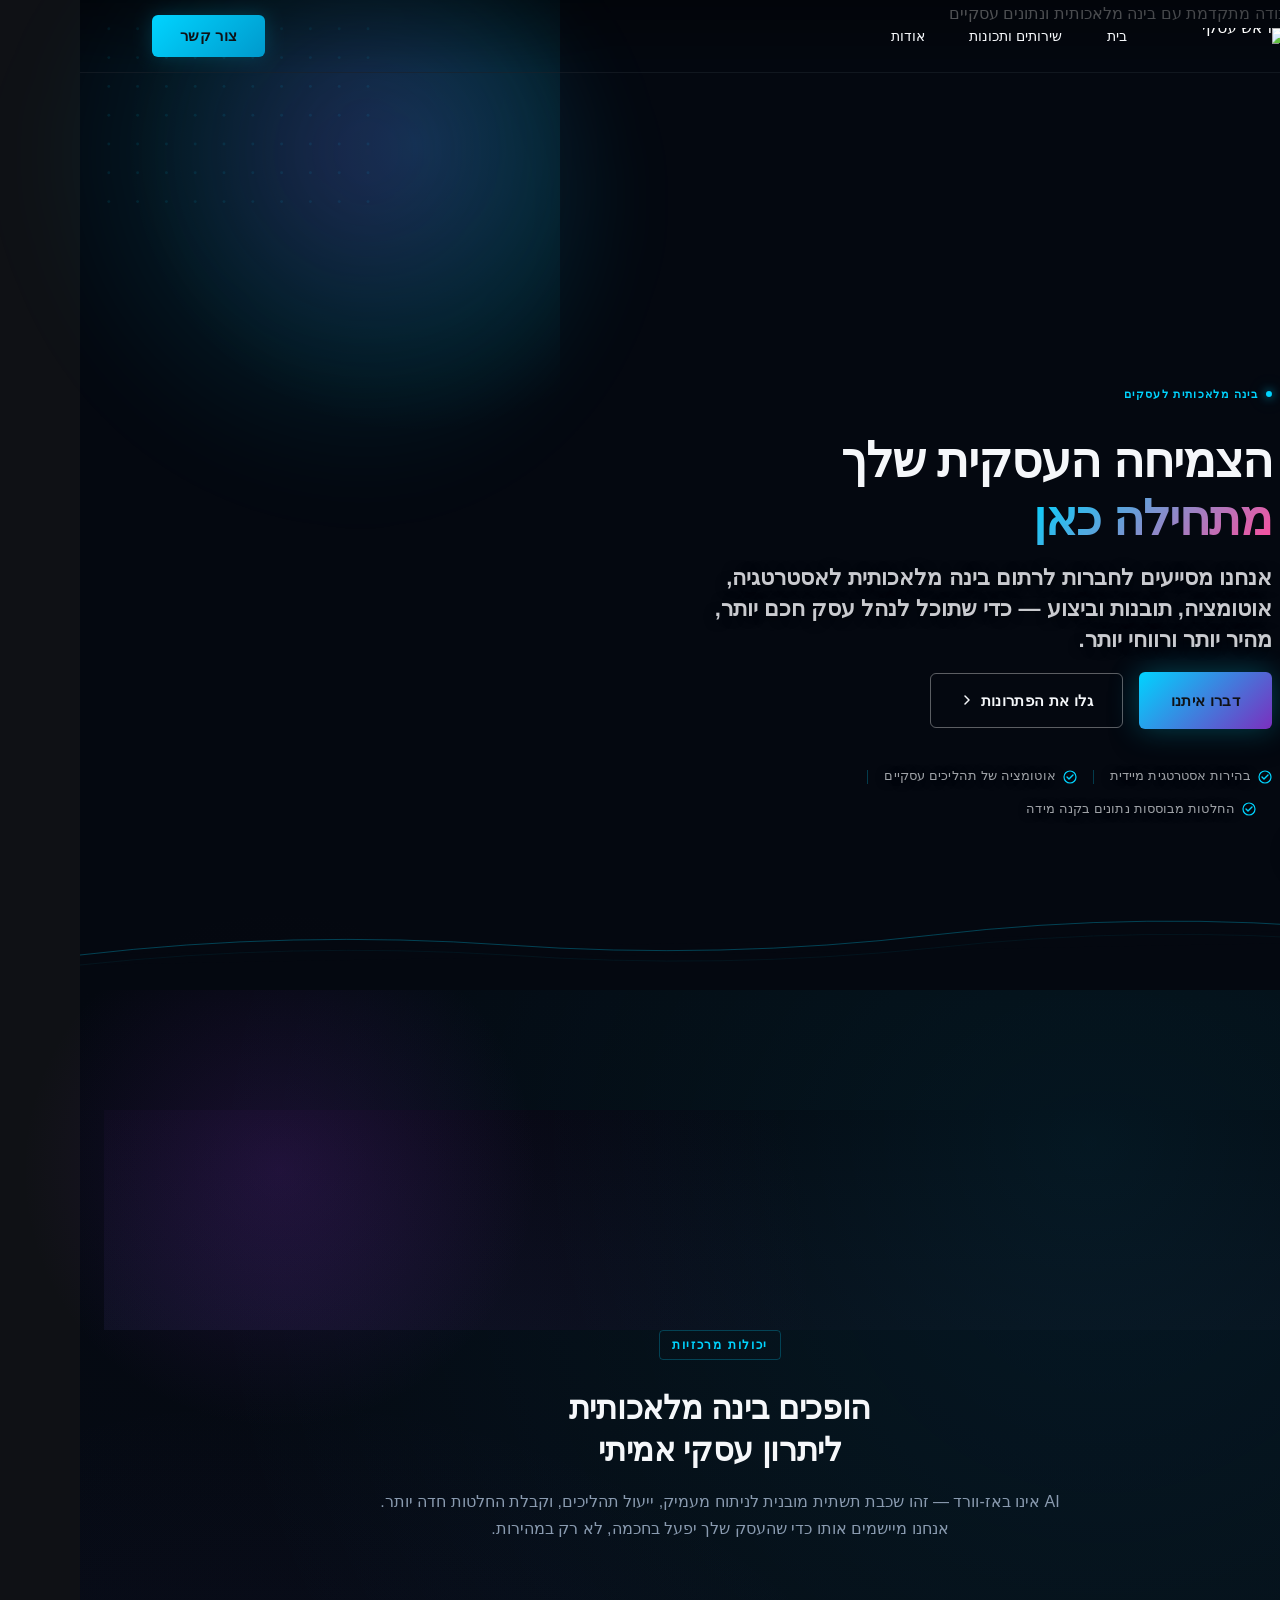
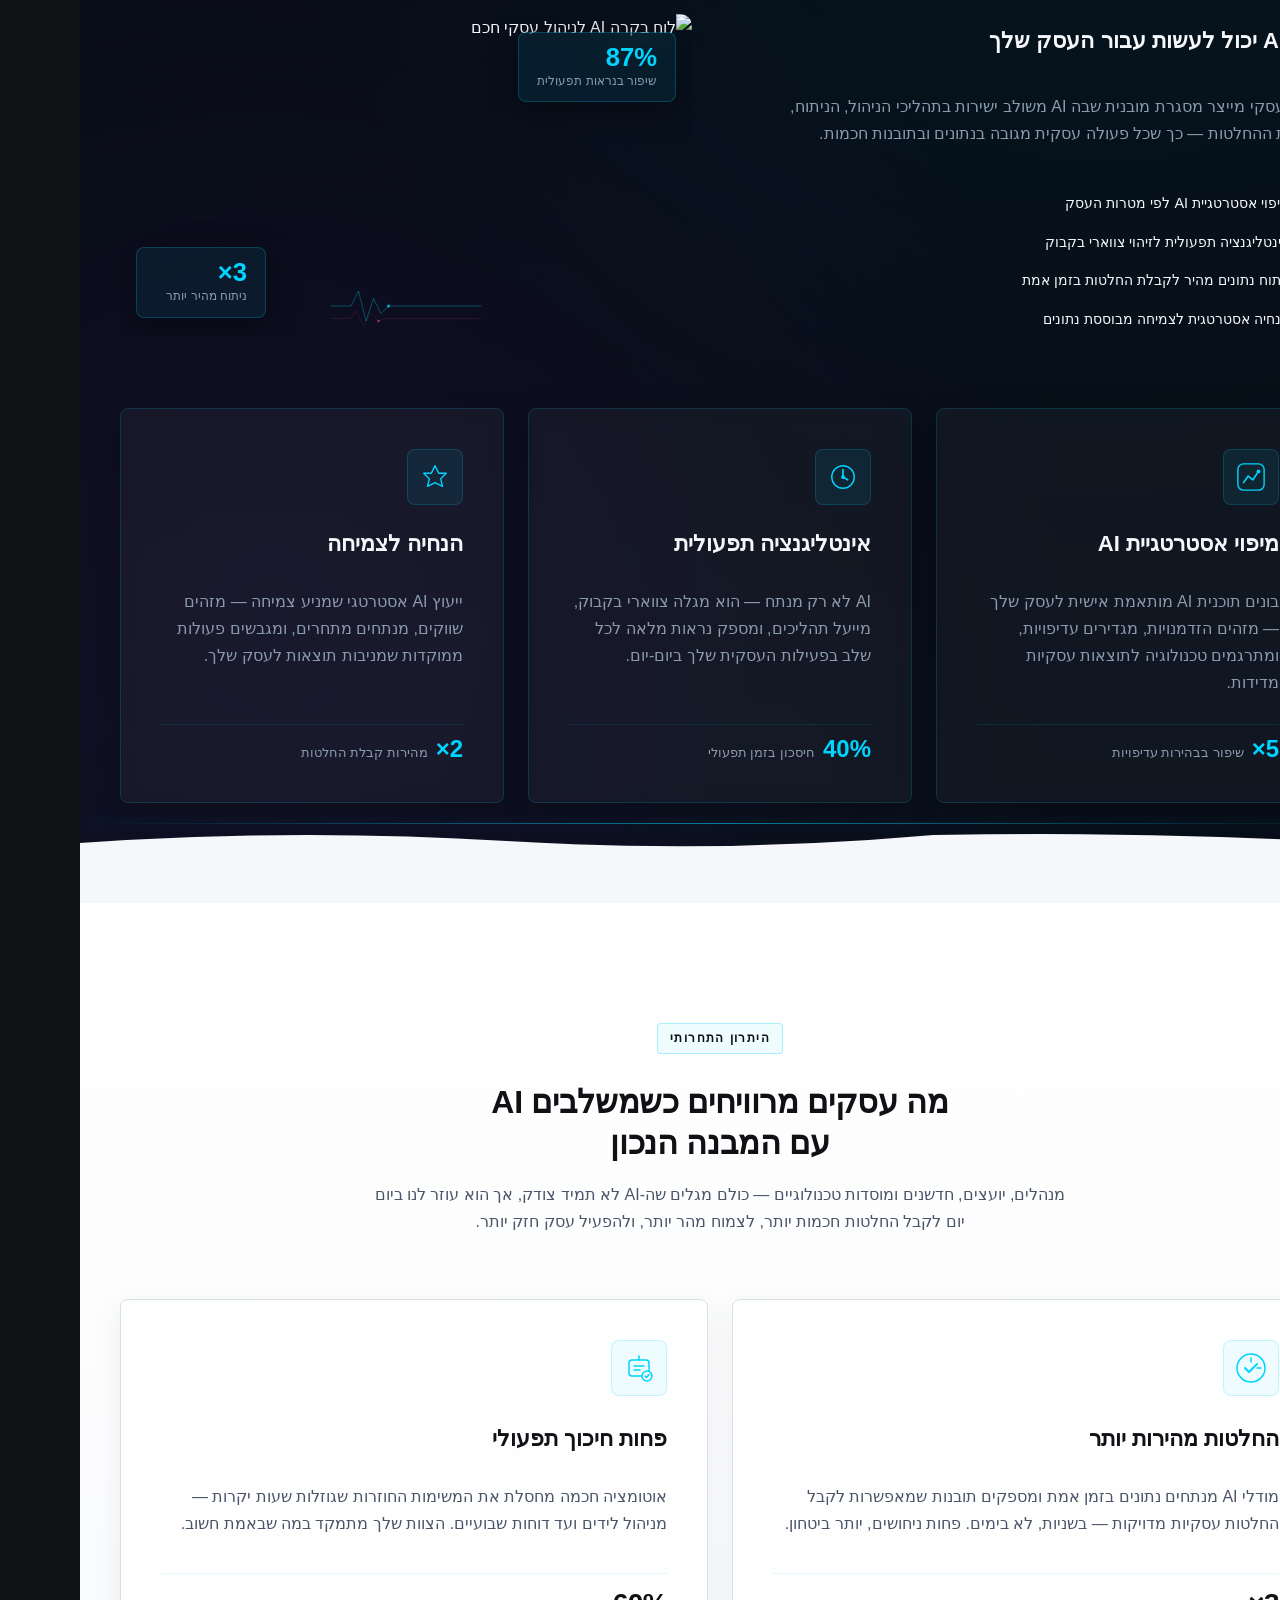
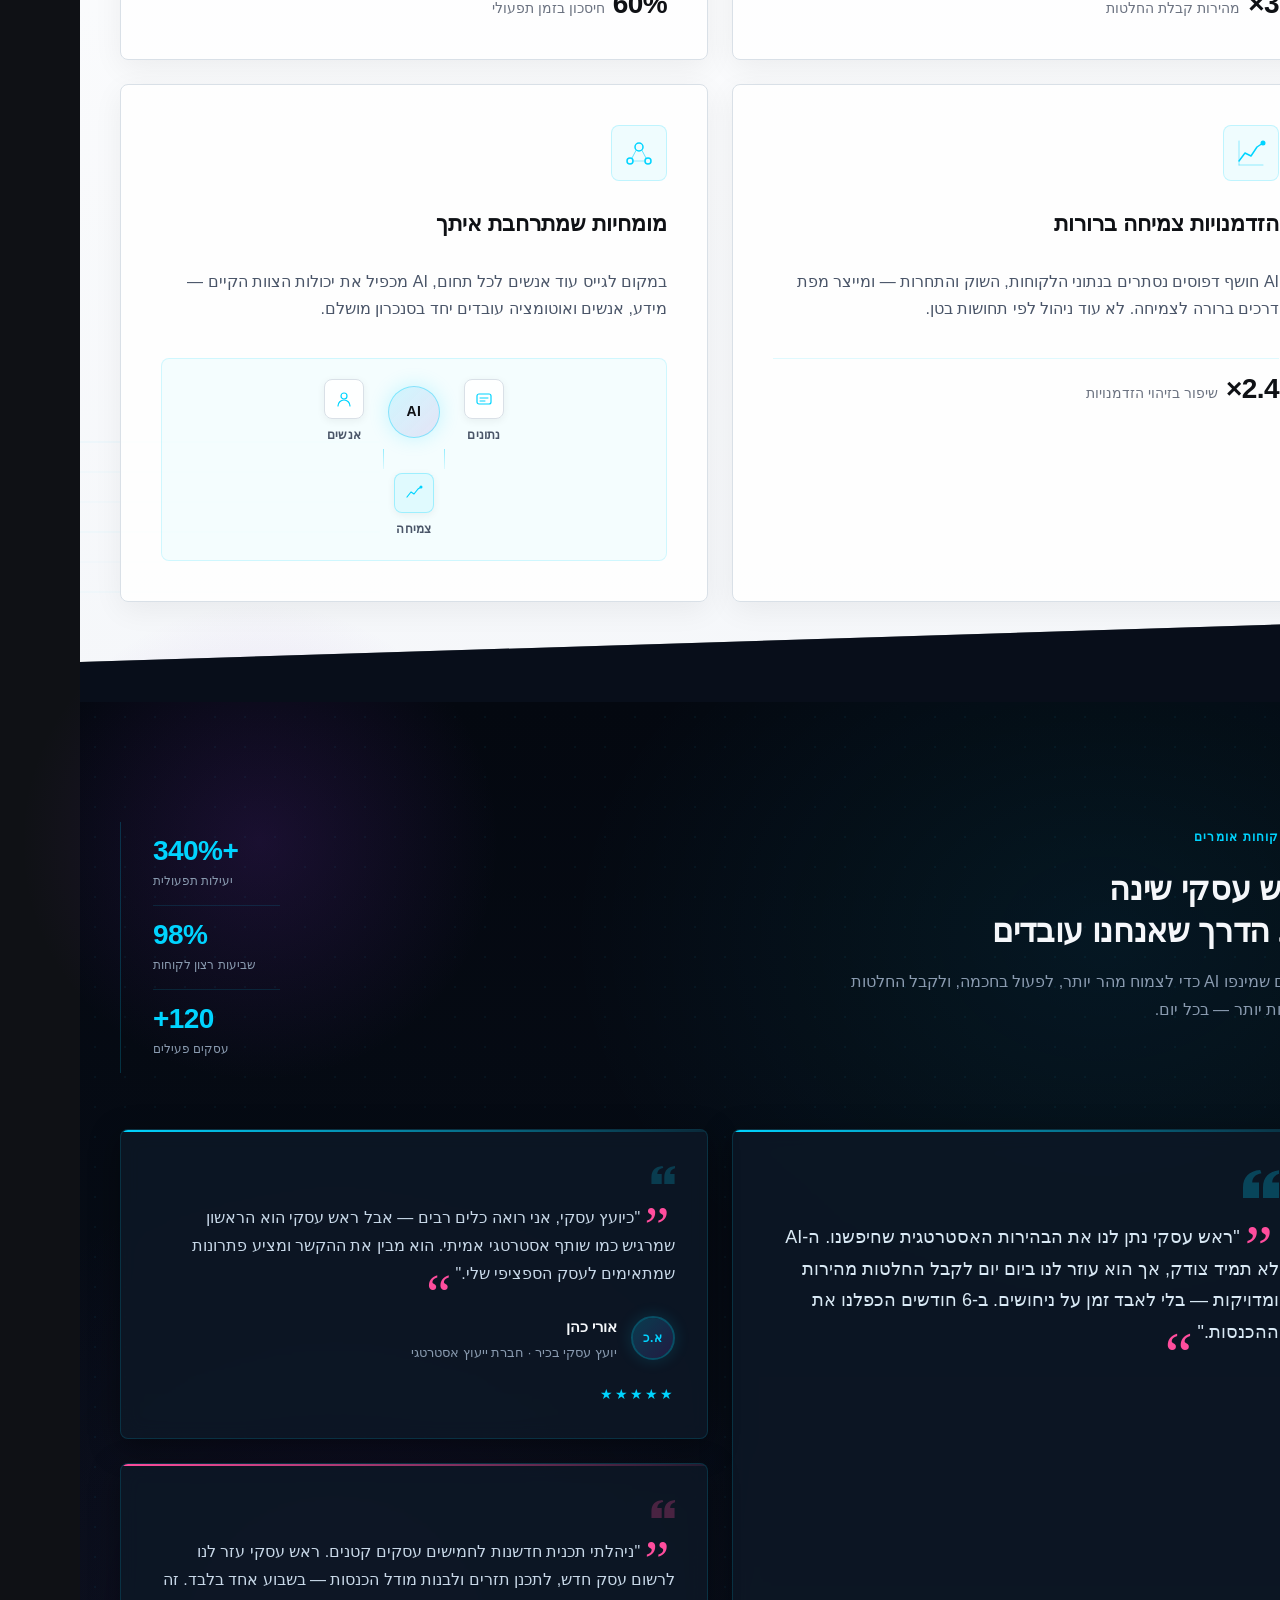
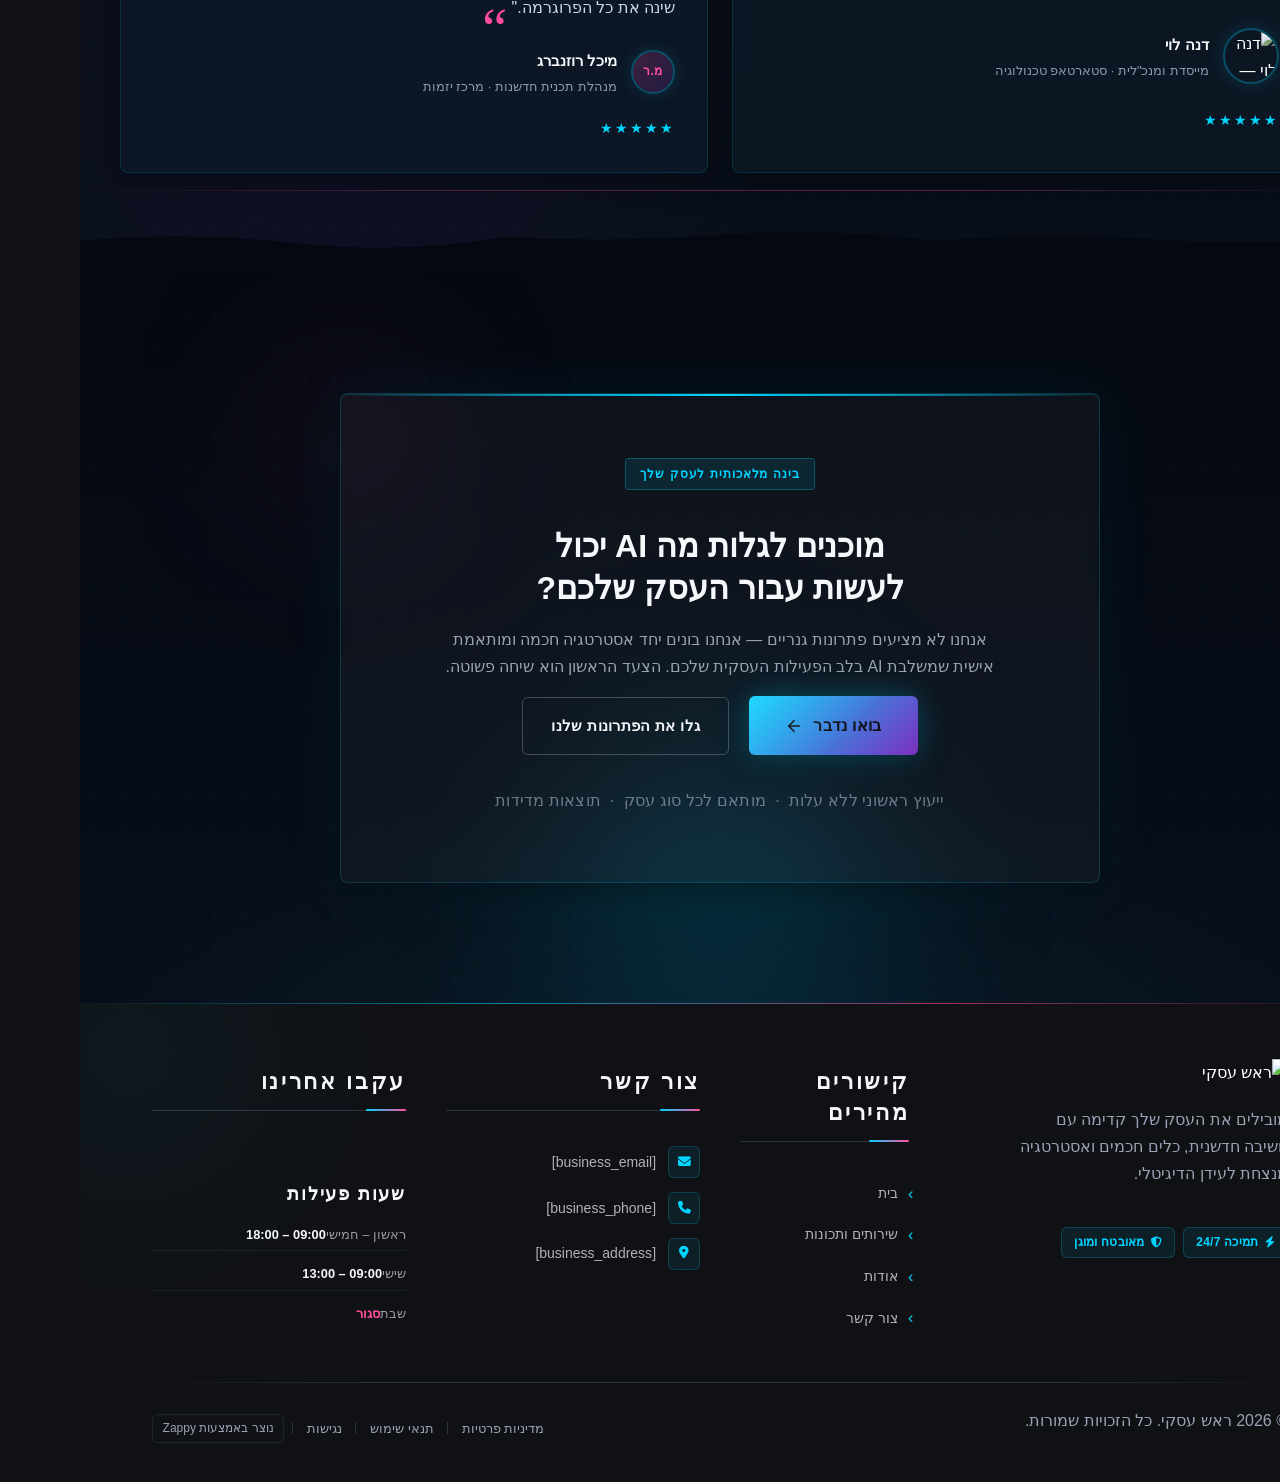
==== public/index.html @ a44ae590 "Background sync: Progressive GitHub Sync" ====
<!DOCTYPE html>
<html lang="he" dir="rtl">
<head>
    <meta charset="UTF-8">
    <meta name="viewport" content="width=device-width, initial-scale=1.0">
    <meta name="robots" content="index, follow">
    <title>business bank account for llc — ראש עסקי</title>
    <meta name="description" content="רוצה לנהל עסק מצליח? ראש עסקי משלב כלי בינה מלאכותית מתקדמים שיעזרו לך לרשום עסק, לנהל חשבון עסקי ולצמוח מהר יותר. התחל עכשיו!">
    <meta name="keywords" content="חשבון עסקי לחברה בע"מ, הקמת עסק, ניהול עסק עם בינה מלאכותית, business bank account for llc, register a business">
    
    <!-- Favicons -->
    <link rel="icon" type="image/x-icon" href="/assets/favicon.ico">
    <link rel="icon" type="image/png" sizes="16x16" href="/assets/favicon-16x16.png">
    <link rel="icon" type="image/png" sizes="32x32" href="/assets/favicon-32x32.png">
    <link rel="icon" type="image/png" sizes="48x48" href="/assets/favicon-48x48.png">
    <link rel="icon" type="image/png" sizes="192x192" href="/assets/favicon-192x192.png">
    <link rel="icon" type="image/png" sizes="512x512" href="/assets/favicon-512x512.png">
    <link rel="apple-touch-icon" href="/assets/apple-touch-icon.png">
    <!-- Zappy Analytics -->
<script>
(function() {
  'use strict';
  
  // Configuration
  var config = {
    websiteId: '91f86e9c-1cf6-4b12-b737-2299e642411d',
    apiUrl: 'https://api.zappy5.com/api/analytics/track',
    sessionDuration: 30 * 60 * 1000, // 30 minutes
    visitorDuration: 30 * 24 * 60 * 60 * 1000, // 30 days
    trackPageViews: true,
    trackClicks: true,
    trackFormSubmissions: true
  };
  
  // Generate or retrieve persistent visitor ID (30 days)
  function getVisitorId() {
    var visitorKey = 'zappy_visitor_' + config.websiteId;
    var visitor = null;
    
    try {
      visitor = localStorage.getItem(visitorKey);
      if (visitor) {
        var visitorData = JSON.parse(visitor);
        var now = Date.now();
        
        // Check if visitor ID is still valid (30 days)
        if (now - visitorData.created < config.visitorDuration) {
          // Update last seen timestamp
          visitorData.lastSeen = now;
          localStorage.setItem(visitorKey, JSON.stringify(visitorData));
          return visitorData.id;
        }
      }
    } catch (e) {
      console.warn('Zappy Analytics: LocalStorage not available');
    }
    
    // Generate new visitor ID
    var newVisitorId = 'zv_' + Date.now() + '_' + Math.random().toString(36).substr(2, 9);
    
    try {
      localStorage.setItem(visitorKey, JSON.stringify({
        id: newVisitorId,
        created: Date.now(),
        lastSeen: Date.now()
      }));
    } catch (e) {
      // Continue without local storage
    }
    
    return newVisitorId;
  }
  
  // Generate or retrieve session ID (30 minutes)
  function getSessionId() {
    var sessionKey = 'zappy_session_' + config.websiteId;
    var session = null;
    
    try {
      session = sessionStorage.getItem(sessionKey);
      if (session) {
        var sessionData = JSON.parse(session);
        var now = Date.now();
        
        // Check if session is still valid
        if (now - sessionData.timestamp < config.sessionDuration) {
          // Update timestamp
          sessionData.timestamp = now;
          sessionStorage.setItem(sessionKey, JSON.stringify(sessionData));
          return sessionData.id;
        }
      }
    } catch (e) {
      console.warn('Zappy Analytics: SessionStorage not available');
    }
    
    // Generate new session ID
    var newSessionId = 'zs_' + Date.now() + '_' + Math.random().toString(36).substr(2, 9);
    
    try {
      sessionStorage.setItem(sessionKey, JSON.stringify({
        id: newSessionId,
        timestamp: Date.now()
      }));
    } catch (e) {
      // Continue without session storage
    }
    
    return newSessionId;
  }
  
  var visitorId = getVisitorId();
  var sessionId = getSessionId();
  
  // Track an event
  function trackEvent(eventType, data) {
    data = data || {};
    
    var eventData = {
      website_id: config.websiteId,
      event_type: eventType,
      page_path: window.location.pathname,
      referrer: document.referrer || 'direct',
      visitor_id: visitorId,
      session_id: sessionId,
      metadata: data
    };
    
    // Use sendBeacon if available (better for page unload events)
    if (navigator.sendBeacon) {
      var blob = new Blob([JSON.stringify(eventData)], { type: 'application/json' });
      navigator.sendBeacon(config.apiUrl, blob);
    } else {
      // Fallback to fetch
      fetch(config.apiUrl, {
        method: 'POST',
        headers: {
          'Content-Type': 'application/json'
        },
        body: JSON.stringify(eventData),
        keepalive: true
      }).catch(function(error) {
        console.warn('Zappy Analytics: Failed to track event', error);
      });
    }
  }
  
  // Track page view
  if (config.trackPageViews) {
    trackEvent('pageview', {
      title: document.title,
      url: window.location.href
    });
  }
  
  // Track clicks on important elements
  if (config.trackClicks) {
    document.addEventListener('click', function(e) {
      var target = e.target;
      
      // Track button clicks (counted as actions)
      if (target.tagName === 'BUTTON' || target.closest('button')) {
        var button = target.tagName === 'BUTTON' ? target : target.closest('button');
        trackEvent('click', {
          element: 'button',
          text: button.textContent.trim().substring(0, 100),
          id: button.id || null,
          class: button.className || null
        });
      }
      
      // Track link clicks (navigation - not counted as actions)
      else if (target.tagName === 'A' || target.closest('a')) {
        var link = target.tagName === 'A' ? target : target.closest('a');
        trackEvent('navigation', {
          element: 'link',
          text: link.textContent.trim().substring(0, 100),
          href: link.href,
          external: link.hostname !== window.location.hostname
        });
      }
    }, true);
  }
  
  // Track form submissions
  if (config.trackFormSubmissions) {
    document.addEventListener('submit', function(e) {
      var form = e.target;
      
      trackEvent('form_submit', {
        form_id: form.id || null,
        form_name: form.name || null,
        form_action: form.action || null,
        form_method: form.method || 'GET'
      });
    }, true);
  }
  
  // Track time on page (send on page unload)
  var pageLoadTime = Date.now();
  
  window.addEventListener('beforeunload', function() {
    var timeOnPage = Math.floor((Date.now() - pageLoadTime) / 1000); // in seconds
    
    trackEvent('page_unload', {
      time_on_page: timeOnPage,
      page_path: window.location.pathname
    });
  });
  
  // Expose tracking function globally for custom events
  window.zappyAnalytics = {
    track: trackEvent,
    getVisitorId: function() { return visitorId; },
    getSessionId: function() { return sessionId; }
  };
  
})();
</script>
<!-- End Zappy Analytics -->
    <meta property="og:title" content="business bank account for llc — ראש עסקי">
    <meta property="og:description" content="רוצה לנהל עסק מצליח? ראש עסקי משלב כלי בינה מלאכותית מתקדמים שיעזרו לך לרשום עסק, לנהל חשבון עסקי ולצמוח מהר יותר. התחל עכשיו!">
    <meta name="twitter:card" content="summary_large_image">
    <meta name="twitter:title" content="business bank account for llc — ראש עסקי">
    <meta name="twitter:description" content="רוצה לנהל עסק מצליח? ראש עסקי משלב כלי בינה מלאכותית מתקדמים שיעזרו לך לרשום עסק, לנהל חשבון עסקי ולצמוח מהר יותר. התחל עכשיו!">
    <meta property="og:type" content="website">
  <meta property="og:locale" content="he_IL">
  
  
  
  
  
  <link rel="stylesheet" href="https://cdnjs.cloudflare.com/ajax/libs/font-awesome/6.4.0/css/all.min.css">
  <style>
    .skip-link { position: absolute; top: 0; left: 0; transform: translateY(-200%); padding: 12px 18px; background: var(--bg-dark, #1a1a1a); color: var(--text-light, #fff); font-weight: 600; border-radius: 0 0 8px 0; z-index: 10000; }
    .skip-link:focus { transform: none; outline: 2px solid var(--ring, #fff); outline-offset: 2px; }
    :focus-visible { outline: 2px solid var(--ring, currentColor); outline-offset: 3px; }
  </style>


  
    <!-- Favicons -->
    <link rel="icon" type="image/x-icon" href="/assets/favicon.ico">
    <link rel="icon" type="image/png" sizes="16x16" href="/assets/favicon-16x16.png">
    <link rel="icon" type="image/png" sizes="32x32" href="/assets/favicon-32x32.png">
    <link rel="icon" type="image/png" sizes="48x48" href="/assets/favicon-48x48.png">
    <link rel="icon" type="image/png" sizes="192x192" href="/assets/favicon-192x192.png">
    <link rel="icon" type="image/png" sizes="512x512" href="/assets/favicon-512x512.png">
    <link rel="apple-touch-icon" href="/assets/apple-touch-icon.png">
    <!-- Cookie Consent -->
    <link rel="stylesheet" href="https://cdn.jsdelivr.net/npm/vanilla-cookieconsent@3/dist/cookieconsent.css">
    <script src="https://cdn.jsdelivr.net/npm/vanilla-cookieconsent@3/dist/cookieconsent.umd.js"></script>
    <!-- Mickidum Accessibility Toolbar -->
    <script src="https://cdn.jsdelivr.net/gh/mickidum/acc_toolbar/acctoolbar/acctoolbar.min.js"></script>
    <link rel="stylesheet" href="/styles.css">
    <script>window.ZAPPY_WEBSITE_ID = "91f86e9c-1cf6-4b12-b737-2299e642411d"; window.ZAPPY_API_BASE = "https://api.zappy5.com";</script>

    <style id="zappy-dropdown-submenu-styles">
      /* ========== DESKTOP DROPDOWN SUBMENU STYLES ========== */
      /* Base styles for dropdown submenus - parent must be positioned */
      .nav-menu li:has(.sub-menu), nav li:has(.sub-menu), .navbar li:has(.sub-menu), #navMenu li:has(.sub-menu) { position: relative; }
      /* Submenu base - hidden by default */
      .nav-menu .sub-menu, nav .sub-menu, .navbar .sub-menu, #navMenu .sub-menu { display: block !important; position: absolute !important; top: 100%; left: 0; min-width: 220px; background: white; border-radius: 8px; box-shadow: 0 8px 25px rgba(0,0,0,0.15); padding: 8px 0; opacity: 0; visibility: hidden; transform: translateY(10px); transition: all 0.3s ease; z-index: 1000; list-style: none; pointer-events: none; }
      /* CRITICAL: Desktop hover styles to show dropdown */
      .nav-menu li:hover > .sub-menu, nav li:hover > .sub-menu, .navbar li:hover > .sub-menu, #navMenu li:hover > .sub-menu { opacity: 1 !important; visibility: visible !important; transform: translateY(0) !important; pointer-events: auto !important; }
      /* Submenu item styling */
      .sub-menu li { list-style: none; margin: 0; padding: 0; }
      .sub-menu a { display: block !important; padding: 10px 16px !important; color: var(--text-dark, #333) !important; font-weight: 500; text-decoration: none; white-space: nowrap; transition: background-color 0.2s; }
      .sub-menu .zappy-nav-child > a { padding-left: 28px !important; font-size: 0.9em !important; opacity: 0.85 !important; }
      [dir="rtl"] .sub-menu .zappy-nav-child > a, html[lang="he"] .sub-menu .zappy-nav-child > a, html[lang="ar"] .sub-menu .zappy-nav-child > a { padding-left: 10px !important; padding-right: 28px !important; }
      .sub-menu .zappy-nav-parent > a { font-weight: 600 !important; }
      .sub-menu a:hover { background-color: #f5f5f5; }
      /* RTL (Hebrew/Arabic) dropdown positioning */
      [dir="rtl"] .nav-menu .sub-menu, [dir="rtl"] nav .sub-menu, [dir="rtl"] .navbar .sub-menu, html[lang="he"] .nav-menu .sub-menu, html[lang="he"] nav .sub-menu, html[lang="he"] .navbar .sub-menu, html[lang="ar"] .nav-menu .sub-menu, html[lang="ar"] nav .sub-menu, html[lang="ar"] .navbar .sub-menu { left: auto !important; right: 0 !important; }
      /* Hide empty dropdown menus (exclude catalog sub-menus that use <a> children instead of <li>) */
      .sub-menu:empty, .sub-menu:not(:has(li:not(.zappy-hidden-menu-item))):not(:has(> a)), .sub-menu:not(:has(li)):not(:has(> a)) { display: none !important; opacity: 0 !important; visibility: hidden !important; pointer-events: none !important; }
      /* Desktop: show submenu on Menu Group hover */
      li:has(.menu-group-title):hover > .sub-menu { opacity: 1 !important; visibility: visible !important; transform: translateY(0) !important; pointer-events: auto !important; }
      /* Menu Group title styling */
      .nav-menu > li > .menu-group-title, #navMenu > li > .menu-group-title { display: inline-block; padding: 0.5rem 1rem; cursor: default; user-select: none; }
      
      /* ========== MOBILE SUBMENU STYLES ========== */
      @media (max-width: 768px) {
        .nav-menu .sub-menu, nav .sub-menu, .navbar .sub-menu, #navMenu .sub-menu { position: static !important; transform: none !important; box-shadow: none !important; background: transparent !important; max-height: 0; overflow: hidden; opacity: 0; visibility: hidden; transition: max-height 0.3s ease, opacity 0.3s ease; padding: 0 !important; border-radius: 0 !important; }
        .navbar .sub-menu.mobile-expanded, .nav-menu .sub-menu.mobile-expanded, #navMenu .sub-menu.mobile-expanded { max-height: none !important; overflow-y: visible !important; opacity: 1 !important; visibility: visible !important; padding: 8px 0 8px 16px !important; }
        [dir="rtl"] .sub-menu.mobile-expanded, html[lang="he"] .sub-menu.mobile-expanded { padding: 8px 16px 8px 0 !important; }
        /* Disable hover behavior on mobile */
        .nav-menu li:hover > .sub-menu, nav li:hover > .sub-menu, .navbar li:hover > .sub-menu, #navMenu li:hover > .sub-menu { opacity: 0; visibility: hidden; pointer-events: none; }
        .nav-menu li > .sub-menu.mobile-expanded, nav li > .sub-menu.mobile-expanded, .navbar li > .sub-menu.mobile-expanded, #navMenu li > .sub-menu.mobile-expanded { opacity: 1 !important; visibility: visible !important; pointer-events: auto !important; }
        .nav-menu li:has(.sub-menu), nav li:has(.sub-menu), .navbar li:has(.sub-menu), #navMenu li:has(.sub-menu) { display: flex !important; flex-wrap: wrap !important; align-items: center !important; position: relative !important; min-height: 44px !important; }
        .nav-menu li:has(.sub-menu) > a, nav li:has(.sub-menu) > a, .navbar li:has(.sub-menu) > a, #navMenu li:has(.sub-menu) > a { flex: 1 !important; min-width: 0 !important; }
        .nav-menu li:has(.sub-menu) > .menu-group-title, nav li:has(.sub-menu) > .menu-group-title, .navbar li:has(.sub-menu) > .menu-group-title, #navMenu li:has(.sub-menu) > .menu-group-title { flex: 1 !important; min-width: 0 !important; padding: 0 !important; line-height: inherit !important; }
        .nav-menu li:has(.sub-menu) > .sub-menu, nav li:has(.sub-menu) > .sub-menu, .navbar li:has(.sub-menu) > .sub-menu, #navMenu li:has(.sub-menu) > .sub-menu { flex-basis: 100% !important; width: 100% !important; }
        .nav-menu li:has(.sub-menu) > a [class*="chevron"], .nav-menu li:has(.sub-menu) > a [class*="arrow"], .nav-menu li:has(.sub-menu) > a .fa-chevron-down, .nav-menu li:has(.sub-menu) > a .fa-angle-down, nav li:has(.sub-menu) > a [class*="chevron"], nav li:has(.sub-menu) > a [class*="arrow"], #navMenu li:has(.sub-menu) > a [class*="chevron"], #navMenu li:has(.sub-menu) > a [class*="arrow"] { display: none !important; visibility: hidden !important; }
        .mobile-submenu-toggle { display: flex !important; align-items: center !important; justify-content: center !important; width: 44px !important; height: auto !important; background: transparent !important; border: none !important; cursor: pointer !important; color: var(--text-light) !important; position: static !important; flex-shrink: 0 !important; align-self: stretch !important; z-index: 2 !important; padding: 0 !important; margin: 0 !important; }
        .mobile-submenu-toggle::after { content: '' !important; width: 0 !important; height: 0 !important; border-left: 6px solid transparent !important; border-right: 6px solid transparent !important; border-top: 7px solid currentColor !important; transition: transform 0.3s ease !important; }
        .mobile-submenu-toggle.expanded::after { transform: rotate(180deg) !important; }
        .sub-menu a { padding: 10px 0 !important; display: block !important; color: var(--text-light) !important; white-space: normal !important; }
        .sub-menu .zappy-nav-child > a { padding-left: 28px !important; font-size: 0.9em !important; opacity: 0.85 !important; }
        [dir="rtl"] .sub-menu .zappy-nav-child > a, html[lang="he"] .sub-menu .zappy-nav-child > a, html[lang="ar"] .sub-menu .zappy-nav-child > a { padding-left: 0 !important; padding-right: 28px !important; }
        .sub-menu .zappy-nav-parent > a { font-weight: 600 !important; }
        .nav-menu.active, #navMenu.active { max-width: 100vw !important; overflow-x: hidden !important; box-sizing: border-box !important; }
        .navbar .sub-menu li a, nav.navbar .sub-menu li a, .zappy-products-dropdown .sub-menu a { color: var(--text-light) !important; }
      }
      @media (min-width: 769px) { .mobile-submenu-toggle { display: none !important; } }
    </style>

    <style id="zappy-widget-visibility">
      html[dir="rtl"] .whatsapp-float { right: 20px !important; left: auto !important; }
      html[dir="ltr"] .whatsapp-float, html:not([dir]) .whatsapp-float { left: 20px !important; right: auto !important; }
      html[dir="rtl"] #mic-access-tool-general-button, html[dir="rtl"] .mic-access-tool-general-button,
      html[dir="rtl"] #mic-init-access-tool .mic-access-tool-general-button,
      html[dir="rtl"] #mic-init-access-tool #mic-access-tool-general-button,
      html[dir="rtl"] ._access-icon { left: 20px !important; right: auto !important; }
      html[dir="ltr"] #mic-access-tool-general-button, html[dir="ltr"] .mic-access-tool-general-button,
      html[dir="ltr"] #mic-init-access-tool .mic-access-tool-general-button,
      html[dir="ltr"] #mic-init-access-tool #mic-access-tool-general-button,
      html[dir="ltr"] ._access-icon,
      html:not([dir]) #mic-access-tool-general-button, html:not([dir]) .mic-access-tool-general-button,
      html:not([dir]) #mic-init-access-tool .mic-access-tool-general-button,
      html:not([dir]) #mic-init-access-tool #mic-access-tool-general-button,
      html:not([dir]) ._access-icon { right: 20px !important; left: auto !important; }
      @media (max-width: 768px) { .whatsapp-float { display: flex !important; } }
      @media (min-width: 769px) { .whatsapp-float { display: flex !important; } }
      @media (max-width: 768px) {
        #mic-access-tool-general-button, .mic-access-tool-general-button,
        #mic-init-access-tool .mic-access-tool-general-button, #mic-init-access-tool #mic-access-tool-general-button,
        ._access-icon { display: flex !important; visibility: visible !important; opacity: 1 !important; pointer-events: auto !important; }
        #mic-access-tool-box.opened-mic-access-tool, .mic-access-tool-box.opened-mic-access-tool,
        #mic-init-access-tool #mic-access-tool-box.opened-mic-access-tool {
          visibility: visible !important; opacity: 1 !important; pointer-events: auto !important;
        }
      }
      @media (min-width: 769px) {
        #mic-access-tool-general-button, .mic-access-tool-general-button,
        #mic-init-access-tool .mic-access-tool-general-button, #mic-init-access-tool #mic-access-tool-general-button,
        ._access-icon { display: flex !important; visibility: visible !important; opacity: 1 !important; pointer-events: auto !important; }
        #mic-access-tool-box.opened-mic-access-tool, .mic-access-tool-box.opened-mic-access-tool,
        #mic-init-access-tool #mic-access-tool-box.opened-mic-access-tool {
          visibility: visible !important; opacity: 1 !important; pointer-events: auto !important;
        }
      }
    </style>
</head>
<body>
<a class="skip-link" href="#main">דלג לתוכן הראשי</a>
  <nav class="navbar" dir="rtl">
  <button class="mobile-toggle" id="mobileToggle" aria-label="Menu">
    <svg class="hamburger-icon" width="24" height="24" viewBox="0 0 24 24" fill="none">
      <path d="M3 12h18M3 6h18M3 18h18" stroke="currentColor" stroke-width="2" stroke-linecap="round"></path>
    </svg>
    <svg class="close-icon" width="24" height="24" viewBox="0 0 24 24" fill="none" style="display: none;">
      <path d="M18 6L6 18M6 6l12 12" stroke="currentColor" stroke-width="2" stroke-linecap="round"></path>
    </svg>
  </button>

  <button class="phone-header-btn" data-phone="" aria-label="Call">
    <svg width="20" height="20" viewBox="0 0 24 24" fill="currentColor">
      <path d="M22 16.92v3a2 2 0 0 1-2.18 2 19.79 19.79 0 0 1-8.63-3.07 19.5 19.5 0 0 1-6-6 19.79 19.79 0 0 1-3.07-8.67A2 2 0 0 1 4.11 2h3a2 2 0 0 1 2 1.72 12.84 12.84 0 0 0 .7 2.81 2 2 0 0 1-.45 2.11L8.09 9.91a16 16 0 0 0 6 6l1.27-1.27a2 2 0 0 1 2.11-.45 12.84 12.84 0 0 0 2.81.7A2 2 0 0 1 22 16.92z"></path>
    </svg>
  </button>

  <div class="nav-container">
    <div class="nav-right-group"><div class="nav-brand">
      <a href="/" class="logo-link"><img class="logo" src="/assets/site-----image-1.webp" alt="ראש עסקי"></a>
    </div><ul class="nav-menu" id="navMenu"><li><a href="/">בית</a></li><li><a href="/services">שירותים ותכונות</a></li><li><a href="/about">אודות</a></li></ul></div>

    

    <div class="nav-cta-container">
      <a href="/contact" class="nav-cta-btn">צור קשר</a>
    </div>
  </div>
</nav>
<script>

// Navbar Mobile Menu Toggle and Contrast Fix
(function() {
  // Use 'load' event instead of 'DOMContentLoaded' to ensure we run AFTER all other scripts
  window.addEventListener('load', function() {
    
    // FIX MOBILE BUTTON CONTRAST
    // Detect navbar background color and apply contrasting color to mobile buttons
    const navbar = document.querySelector('.navbar, nav, header');
    if (!navbar) {
      console.log('[Navbar] Navbar element not found');
      return;
    }
    
    // DECLARE VARIABLES EARLY to avoid Temporal Dead Zone errors
    // These are used in multiple places below
    let mobileToggle = document.getElementById('mobileToggle') ||
                       document.querySelector('.mobile-toggle') ||
                       document.querySelector('.hamburger') ||
                       document.querySelector('.hamburger-menu') ||
                       document.querySelector('.menu-toggle') ||
                       document.querySelector('.burger-menu') ||
                       document.querySelector('[aria-label="Menu"]') ||
                       document.querySelector('[aria-label="תפריט"]');
    
    const phoneBtn = document.querySelector('.phone-header-btn');
    
    const computedStyle = window.getComputedStyle(navbar);
    let bgColor = computedStyle.backgroundColor;
    
    console.log('[Navbar] Initial navbar background:', bgColor);
    
    // Check if background is transparent or rgba with 0 alpha
    const isTransparent = bgColor === 'transparent' || 
                         bgColor === 'rgba(0, 0, 0, 0)' ||
                         (bgColor.startsWith('rgba') && bgColor.includes(', 0)'));
    
    if (isTransparent) {
      // Check for background-image or gradient
      const bgImage = computedStyle.backgroundImage;
      if (bgImage && bgImage !== 'none') {
        console.log('[Navbar] Navbar has background image/gradient, using dark text');
        bgColor = 'rgb(240, 240, 240)'; // Assume light background
      } else {
        // Transparent navbar - check body background
        const bodyBg = window.getComputedStyle(document.body).backgroundColor;
        console.log('[Navbar] Navbar transparent, using body background:', bodyBg);
        bgColor = bodyBg;
      }
    }
    
    // Calculate luminance to determine if background is light or dark
    const rgb = bgColor.match(/\d+/g);
    if (rgb && rgb.length >= 3) {
      const r = parseInt(rgb[0]);
      const g = parseInt(rgb[1]);
      const b = parseInt(rgb[2]);
      const luminance = (0.299 * r + 0.587 * g + 0.114 * b) / 255;
      
      // Mobile button colors are set by Claude's AI-generated CSS (same as .nav-menu a)
      // No dynamic color overrides needed - colors come from the generated navbar CSS
      console.log('[Navbar] Mobile button colors preserved from Claude CSS (luminance:', luminance.toFixed(2) + ')');
      
      // FIX ICON SIZES - Ensure SVGs are properly sized and visible
      // INJECT CRITICAL CSS TO OVERRIDE ANY CONFLICTING RULES
      const criticalCSS = document.createElement('style');
      criticalCSS.id = 'zappy-mobile-nav-fix';
      const htmlLang = document.documentElement.lang || 'en';
      const htmlDir = document.documentElement.dir || 'ltr';
      // Check both dir attribute AND lang for RTL detection
      // dir="rtl" is the most reliable indicator
      const isRTL = htmlDir === 'rtl' || htmlLang === 'he' || htmlLang === 'ar';
      
      criticalCSS.textContent = `
        /* Hide mobile buttons on desktop, show only on mobile */
        @media (min-width: 769px) {
          .mobile-toggle,
          .phone-header-btn {
            display: none !important;
          }
        }
        
        /* Show and position mobile buttons correctly on mobile */
        @media (max-width: 768px) {
          .navbar,
          nav.navbar {
            min-height: 70px !important;
          }

          .mobile-toggle,
          .phone-header-btn {
            position: absolute !important;
            top: 0 !important;
            bottom: 0 !important;
            margin-top: auto !important;
            margin-bottom: auto !important;
            transform: none !important;
            z-index: 1001 !important;
            display: flex !important;
            align-items: center !important;
            justify-content: center !important;
            width: 36px !important;
            height: 36px !important;
            border-radius: 50% !important;
            border: none !important;
            cursor: pointer !important;
            padding: 6px !important;
            background: none !important;
            color: var(--nav-text, var(--text-light)) !important;
            touch-action: manipulation !important;
            -webkit-tap-highlight-color: transparent !important;
          }

          html[data-zappy-site-type="ecommerce"] .phone-header-btn,
          body[data-zappy-site-type="ecommerce"] .phone-header-btn,
          html[data-zappy-site-type="ecommerce"] header .phone-header-btn,
          html[data-zappy-site-type="ecommerce"] nav .phone-header-btn {
            display: none !important;
            visibility: hidden !important;
            width: 0 !important;
            height: 0 !important;
            min-width: 0 !important;
            overflow: hidden !important;
          }
          
          /* LTR positioning (default): hamburger LEFT, phone RIGHT */
          html:not([dir="rtl"]):not([lang="he"]):not([lang="ar"]) .mobile-toggle,
          html[dir="ltr"] .mobile-toggle {
            left: 12px !important;
            right: auto !important;
          }
          html:not([dir="rtl"]):not([lang="he"]):not([lang="ar"]) .phone-header-btn,
          html[dir="ltr"] .phone-header-btn {
            right: 12px !important;
            left: auto !important;
          }
          
          /* RTL positioning: hamburger RIGHT, phone LEFT */
          html[dir="rtl"] .mobile-toggle,
          html[lang="he"] .mobile-toggle,
          html[lang="ar"] .mobile-toggle {
            right: 12px !important;
            left: auto !important;
          }
          html[dir="rtl"] .phone-header-btn,
          html[lang="he"] .phone-header-btn,
          html[lang="ar"] .phone-header-btn {
            left: 12px !important;
            right: auto !important;
          }
          
          /* CRITICAL: Ensure nav-container has min-height on mobile */
          /* All children are positioned absolutely/fixed on mobile, so height:auto collapses to 0 */
          .nav-container {
            min-height: 70px !important;
            position: relative !important;
          }
          
          /* Ensure SVG icons are properly sized and inherit color */
          .mobile-toggle svg,
          .phone-header-btn svg {
            width: 24px !important;
            height: 24px !important;
            /* Don't force display - let JavaScript control hamburger/close toggle */
          }
          
          /* Reset nav-cta-container on mobile - remove desktop box-shadow/padding */
          /* that creates a visible ghost box when CTA button is hidden */
          .nav-cta-container {
            box-shadow: none !important;
            padding: 0 !important;
          }
          
          /* Hide nav-cta-container entirely on mobile when there's no lang-switcher */
          /* (only the CTA button is inside, and it's hidden on mobile) */
          .nav-cta-container:not(:has(.lang-switcher)) {
            display: none !important;
          }
          
          /* CRITICAL: Prevent hero image fade gradient from bleeding over headline text */
          /* The .image-fade-gradient has bottom: -30px (extends below parent) */
          /* On mobile stacked layout, this overlaps the h1 text below the image */
          .hero-image-column {
            overflow: hidden !important;
          }
          .image-fade-gradient {
            bottom: 0 !important;
          }
          
          /* Hide desktop language switcher on mobile - hamburger menu handles it */
          /* High specificity to override stored CSS */
          .lang-switcher,
          .nav-cta-container .lang-switcher,
          .nav-container .lang-switcher,
          .navbar .lang-switcher,
          .navbar .nav-cta-container .lang-switcher {
            display: none !important;
          }
        }
      `;
      
      // Remove existing fix if present and inject new one
      const existing = document.getElementById('zappy-mobile-nav-fix');
      if (existing) existing.remove();
      document.head.appendChild(criticalCSS);
      
      console.log('[Navbar] Critical CSS injected for mobile nav positioning');
      
      // ONLY apply inline positioning styles on mobile viewport
      // On desktop, the CSS handles hiding these buttons with display: none
      // Inline styles were breaking desktop layout by overriding CSS
      const isMobileViewport = window.innerWidth <= 768;
      
      if (mobileToggle) {
        // Icon sizing applies to all viewports for consistency
        const hamburgerIcon = mobileToggle.querySelector('.hamburger-icon');
        const closeIcon = mobileToggle.querySelector('.close-icon');
        
        if (hamburgerIcon) {
          hamburgerIcon.style.setProperty('width', '24px', 'important');
          hamburgerIcon.style.setProperty('height', '24px', 'important');
          hamburgerIcon.style.setProperty('display', 'block', 'important'); // Show hamburger by default
        }
        if (closeIcon) {
          closeIcon.style.setProperty('width', '24px', 'important');
          closeIcon.style.setProperty('height', '24px', 'important');
          closeIcon.style.setProperty('display', 'none', 'important'); // Hide close icon by default
        }
        
        // ONLY set positioning inline styles on mobile
        if (isMobileViewport) {
          mobileToggle.style.setProperty('position', 'absolute', 'important');
          mobileToggle.style.setProperty('top', '0', 'important');
          mobileToggle.style.setProperty('bottom', '0', 'important');
          mobileToggle.style.setProperty('margin-top', 'auto', 'important');
          mobileToggle.style.setProperty('margin-bottom', 'auto', 'important');
          mobileToggle.style.setProperty('transform', 'none', 'important');
          mobileToggle.style.setProperty('z-index', '1001', 'important');
          
          // Clear any inline left/right so CSS can take over based on html[dir]
          mobileToggle.style.removeProperty('left');
          mobileToggle.style.removeProperty('right');
          
          console.log('[Navbar] Mobile toggle positioning applied (mobile viewport)');
        } else {
          // On desktop, clear any positioning styles to let CSS handle it
          mobileToggle.style.removeProperty('position');
          mobileToggle.style.removeProperty('top');
          mobileToggle.style.removeProperty('transform');
          mobileToggle.style.removeProperty('z-index');
          mobileToggle.style.removeProperty('left');
          mobileToggle.style.removeProperty('right');
          console.log('[Navbar] Desktop viewport - cleared mobile toggle inline positioning');
        }
      }
      
      if (phoneBtn) {
        // Icon sizing applies to all viewports
        const phoneIcon = phoneBtn.querySelector('svg');
        if (phoneIcon) {
          phoneIcon.style.width = '24px';
          phoneIcon.style.height = '24px';
          phoneIcon.setAttribute('width', '24');
          phoneIcon.setAttribute('height', '24');
        }
        
        // ONLY set positioning inline styles on mobile
        if (isMobileViewport) {
          phoneBtn.style.setProperty('position', 'absolute', 'important');
          phoneBtn.style.setProperty('top', '0', 'important');
          phoneBtn.style.setProperty('bottom', '0', 'important');
          phoneBtn.style.setProperty('margin-top', 'auto', 'important');
          phoneBtn.style.setProperty('margin-bottom', 'auto', 'important');
          phoneBtn.style.setProperty('transform', 'none', 'important');
          phoneBtn.style.setProperty('z-index', '1001', 'important');
          
          // Clear any inline left/right so CSS can take over based on html[dir]
          phoneBtn.style.removeProperty('left');
          phoneBtn.style.removeProperty('right');
          
          console.log('[Navbar] Phone button positioning applied (mobile viewport)');
        } else {
          // On desktop, clear any positioning styles to let CSS handle it
          phoneBtn.style.removeProperty('position');
          phoneBtn.style.removeProperty('top');
          phoneBtn.style.removeProperty('transform');
          phoneBtn.style.removeProperty('z-index');
          phoneBtn.style.removeProperty('left');
          phoneBtn.style.removeProperty('right');
          console.log('[Navbar] Desktop viewport - cleared phone button inline positioning');
        }
      }
    } else {
      console.log('[Navbar] Could not parse background color:', bgColor);
    }
    
    // MOBILE MENU TOGGLE
    // Re-query in case DOM changed (mobileToggle already declared at top of function)
    mobileToggle = document.getElementById('mobileToggle') ||
                   document.querySelector('.mobile-toggle') ||
                   document.querySelector('.hamburger') ||
                   document.querySelector('.hamburger-menu') ||
                   document.querySelector('.menu-toggle') ||
                   document.querySelector('.burger-menu') ||
                   document.querySelector('[aria-label="Menu"]') ||
                   document.querySelector('[aria-label="תפריט"]');
    
    // EXPANDED SEARCH: Find nav menu by ID or class
    const navMenu = document.getElementById('navMenu') ||
                  document.querySelector('.nav-menu') ||
                  document.querySelector('.nav-links') ||
                  document.querySelector('nav ul:not(.submenu)');
    
    if (!mobileToggle || !navMenu) {
      console.log('[Navbar] Mobile toggle or menu not found:', { toggle: !!mobileToggle, menu: !!navMenu });
      return;
    }
    
    // Ensure navMenu has ID for CSS targeting
    if (!navMenu.id) {
      navMenu.id = 'navMenu';
    }
    
    console.log('[Navbar] Initializing mobile menu...');
    
    // Remove any existing event listeners by cloning the button
    const newToggle = mobileToggle.cloneNode(true);
    mobileToggle.parentNode.replaceChild(newToggle, mobileToggle);
    
    // Toggle menu handler (shared by click and touchend)
    function handleToggle(e) {
      e.preventDefault();
      e.stopPropagation();
      
      const hamburgerIcon = newToggle.querySelector('.hamburger-icon');
      const closeIcon = newToggle.querySelector('.close-icon');
      const isActive = navMenu.classList.contains('active');
      
      if (isActive) {
        // Close menu
        navMenu.classList.remove('active');
        if (hamburgerIcon) hamburgerIcon.style.setProperty('display', 'block', 'important');
        if (closeIcon) closeIcon.style.setProperty('display', 'none', 'important');
        document.body.style.overflow = '';
        console.log('[Navbar] Menu closed');
      } else {
        // Open menu
        navMenu.classList.add('active');
        if (hamburgerIcon) hamburgerIcon.style.setProperty('display', 'none', 'important');
        if (closeIcon) closeIcon.style.setProperty('display', 'block', 'important');
        document.body.style.overflow = 'hidden';
        console.log('[Navbar] Menu opened');
      }
    }
    
    // Use click for desktop/emulation and touchend as iOS Safari fallback.
    // Prevent double-fire with a timestamp guard.
    var lastToggleTime = 0;
    function guardedToggle(e) {
      var now = Date.now();
      if (now - lastToggleTime < 300) return;
      lastToggleTime = now;
      handleToggle(e);
    }
    
    newToggle.addEventListener('click', guardedToggle);
    newToggle.addEventListener('touchend', guardedToggle);
    
    // Close menu when clicking nav links (but NOT dropdown toggles)
    const navLinks = navMenu.querySelectorAll('a');
    navLinks.forEach(function(link) {
      link.addEventListener('click', function() {
        // Don't close if it's a dropdown child (unless it's a real navigation link)
        if (this.getAttribute('href') === '#') return;
        
        const hamburgerIcon = newToggle.querySelector('.hamburger-icon');
        const closeIcon = newToggle.querySelector('.close-icon');
        
        navMenu.classList.remove('active');
        if (hamburgerIcon) hamburgerIcon.style.setProperty('display', 'block', 'important');
        if (closeIcon) closeIcon.style.setProperty('display', 'none', 'important');
        document.body.style.overflow = '';
        console.log('[Navbar] Menu closed (link clicked)');
      });
    });
    
    // DROPDOWN MENU TOGGLE (for mobile and touch devices)
    var dropdownToggles = navMenu.querySelectorAll('.dropdown-toggle');
    dropdownToggles.forEach(function(toggle) {
      toggle.addEventListener('click', function(e) {
        e.preventDefault();
        e.stopPropagation();
        var parent = this.closest('.nav-dropdown');
        if (!parent) return;
        
        // Close other open dropdowns at the same level
        var siblings = parent.parentNode.querySelectorAll('.nav-dropdown.open');
        siblings.forEach(function(sib) {
          if (sib !== parent) sib.classList.remove('open');
        });
        
        parent.classList.toggle('open');
        console.log('[Navbar] Dropdown toggled:', parent.classList.contains('open') ? 'open' : 'closed');
      });
    });
    
    // Close dropdowns when clicking outside
    document.addEventListener('click', function(e) {
      if (!e.target.closest('.nav-dropdown')) {
        var openDropdowns = document.querySelectorAll('.nav-dropdown.open');
        openDropdowns.forEach(function(dd) { dd.classList.remove('open'); });
      }
    });
    
    console.log('[Navbar] Dropdown handlers initialized for ' + dropdownToggles.length + ' dropdowns');
    
    // Phone button functionality (phoneBtn already declared at top of function)
    if (phoneBtn) {
      phoneBtn.addEventListener('click', function() {
        // Get phone number from placeholder in page or use default
        const phoneLinks = document.querySelectorAll('a[href^="tel:"]');
        const phoneNumber = phoneLinks.length > 0 
          ? phoneLinks[0].getAttribute('href').replace('tel:', '')
          : '[business_phone]';
        
        window.location.href = 'tel:' + phoneNumber;
        console.log('[Navbar] Phone button clicked');
      });
    }
    
    console.log('[Navbar] Mobile menu initialized successfully');
    
    // WhatsApp button visibility is now controlled via CSS (siteSettings).
    // No JS-based desktop hiding — the button is visible on both mobile and desktop by default.
  });
})();

</script>
  
  <main id="main">
    <section data-band-index="0" class="index-hero-section" data-layout-spec="בית-hero" dir="rtl" data-hero-type="fullscreen-scrim">
  <!-- Background Image Layer -->
  <div class="index-hero-bg" aria-hidden="true">
    <img loading="eager" fetchpriority="high" data-hero-bg="true" data-placeholder="index-hero-image-1" data-context="Cinematic AI executive command room atmosphere: dark ultra-premium workspace with abstract neural network data lines glowing in electric cyan and faint magenta, holographic data visualizations floating in space, glass reflections on sleek dark surfaces, deep navy and near-black tones with luminous cyan circuit patterns, atmospheric fog and volumetric light beams, premium business intelligence dashboard aesthetic, photorealistic, 8K quality" width="1200" height="700" src="/assets/site-index-hero-image-1.webp" alt="סביבת עבודה מתקדמת עם בינה מלאכותית ונתונים עסקיים">
  </div>

  <!-- Scrim Overlay -->
  <div class="index-hero-scrim" aria-hidden="true"></div>

  <!-- Decorative: Neural Grid Dots (top-right) -->
  <svg class="index-hero-deco-grid" data-no-icon-edit="true" aria-hidden="true" viewBox="0 0 500 500" xmlns="http://www.w3.org/2000/svg" preserveAspectRatio="xMaxYMin meet">
    <defs>
      <radialGradient id="gridFade" cx="70%" cy="30%" r="60%">
        <stop offset="0%" stop-color="#00D4FF" stop-opacity="0.18"></stop>
        <stop offset="100%" stop-color="#00D4FF" stop-opacity="0"></stop>
      </radialGradient>
    </defs>
    <rect width="500" height="500" fill="url(#gridFade)"></rect>
    <g fill="#00D4FF" opacity="0.09">
      <circle cx="30" cy="30" r="1.5"></circle><circle cx="60" cy="30" r="1.5"></circle><circle cx="90" cy="30" r="1.5"></circle><circle cx="120" cy="30" r="1.5"></circle><circle cx="150" cy="30" r="1.5"></circle><circle cx="180" cy="30" r="1.5"></circle><circle cx="210" cy="30" r="1.5"></circle><circle cx="240" cy="30" r="1.5"></circle><circle cx="270" cy="30" r="1.5"></circle><circle cx="300" cy="30" r="1.5"></circle>
      <circle cx="30" cy="60" r="1.5"></circle><circle cx="60" cy="60" r="1.5"></circle><circle cx="90" cy="60" r="1.5"></circle><circle cx="120" cy="60" r="1.5"></circle><circle cx="150" cy="60" r="1.5"></circle><circle cx="180" cy="60" r="1.5"></circle><circle cx="210" cy="60" r="1.5"></circle><circle cx="240" cy="60" r="1.5"></circle><circle cx="270" cy="60" r="1.5"></circle><circle cx="300" cy="60" r="1.5"></circle>
      <circle cx="30" cy="90" r="1.5"></circle><circle cx="60" cy="90" r="1.5"></circle><circle cx="90" cy="90" r="1.5"></circle><circle cx="120" cy="90" r="1.5"></circle><circle cx="150" cy="90" r="1.5"></circle><circle cx="180" cy="90" r="1.5"></circle><circle cx="210" cy="90" r="1.5"></circle><circle cx="240" cy="90" r="1.5"></circle><circle cx="270" cy="90" r="1.5"></circle><circle cx="300" cy="90" r="1.5"></circle>
      <circle cx="30" cy="120" r="1.5"></circle><circle cx="60" cy="120" r="1.5"></circle><circle cx="90" cy="120" r="1.5"></circle><circle cx="120" cy="120" r="1.5"></circle><circle cx="150" cy="120" r="1.5"></circle><circle cx="180" cy="120" r="1.5"></circle><circle cx="210" cy="120" r="1.5"></circle><circle cx="240" cy="120" r="1.5"></circle><circle cx="270" cy="120" r="1.5"></circle><circle cx="300" cy="120" r="1.5"></circle>
      <circle cx="30" cy="150" r="1.5"></circle><circle cx="60" cy="150" r="1.5"></circle><circle cx="90" cy="150" r="1.5"></circle><circle cx="120" cy="150" r="1.5"></circle><circle cx="150" cy="150" r="1.5"></circle><circle cx="180" cy="150" r="1.5"></circle><circle cx="210" cy="150" r="1.5"></circle><circle cx="240" cy="150" r="1.5"></circle><circle cx="270" cy="150" r="1.5"></circle><circle cx="300" cy="150" r="1.5"></circle>
      <circle cx="30" cy="180" r="1.5"></circle><circle cx="60" cy="180" r="1.5"></circle><circle cx="90" cy="180" r="1.5"></circle><circle cx="120" cy="180" r="1.5"></circle><circle cx="150" cy="180" r="1.5"></circle><circle cx="180" cy="180" r="1.5"></circle><circle cx="210" cy="180" r="1.5"></circle><circle cx="240" cy="180" r="1.5"></circle><circle cx="270" cy="180" r="1.5"></circle><circle cx="300" cy="180" r="1.5"></circle>
      <circle cx="30" cy="210" r="1.5"></circle><circle cx="60" cy="210" r="1.5"></circle><circle cx="90" cy="210" r="1.5"></circle><circle cx="120" cy="210" r="1.5"></circle><circle cx="150" cy="210" r="1.5"></circle><circle cx="180" cy="210" r="1.5"></circle><circle cx="210" cy="210" r="1.5"></circle><circle cx="240" cy="210" r="1.5"></circle><circle cx="270" cy="210" r="1.5"></circle><circle cx="300" cy="210" r="1.5"></circle>
    </g>
  </svg>

  <!-- Decorative: AI Glow Orb (top-right) -->
  <div class="index-hero-deco-orb" aria-hidden="true"></div>

  <!-- Content Overlay Group -->
  <div class="index-hero-content-wrapper">
    <div class="index-hero-content">

      <!-- Eyebrow label -->
      <div class="index-hero-eyebrow">
        <span class="index-hero-eyebrow-dot" aria-hidden="true"></span>
        <span>בינה מלאכותית לעסקים</span>
      </div>

      <!-- H1 -->
      <h1 class="index-hero-h1">הצמיחה העסקית שלך<br><span class="index-hero-h1-gradient">מתחילה כאן</span></h1>

      <!-- Supporting Subtitle -->
      <h3 class="index-hero-subtitle">אנחנו מסייעים לחברות לרתום בינה מלאכותית לאסטרטגיה, אוטומציה, תובנות וביצוע — כדי שתוכל לנהל עסק חכם יותר, מהיר יותר ורווחי יותר.</h3>

      <!-- CTA Buttons -->
      <div class="index-hero-cta-row">
        <a href="/contact" class="index-hero-btn-primary">דברו איתנו</a>
        <a href="/services" class="index-hero-btn-secondary">גלו את הפתרונות
          <svg data-no-icon-edit="true" aria-hidden="true" width="16" height="16" viewBox="0 0 16 16" fill="none" xmlns="http://www.w3.org/2000/svg" style="display:inline-block;vertical-align:middle;margin-inline-start:6px;">
            <path d="M10 8L6 4M10 8L6 12" stroke="currentColor" stroke-width="1.5" stroke-linecap="round" stroke-linejoin="round"></path>
          </svg>
        </a>
      </div>

      <!-- Proof Points -->
      <div class="index-hero-proof-row">
        <div class="index-hero-proof-item">
          <span class="index-hero-proof-icon" aria-hidden="true">
            <svg data-no-icon-edit="true" width="14" height="14" viewBox="0 0 14 14" fill="none" xmlns="http://www.w3.org/2000/svg"><circle cx="7" cy="7" r="6" stroke="#00D4FF" stroke-width="1.2"></circle><path d="M4 7l2 2 4-4" stroke="#00D4FF" stroke-width="1.4" stroke-linecap="round" stroke-linejoin="round"></path></svg>
          </span>
          <span>בהירות אסטרטגית מיידית</span>
        </div>
        <div class="index-hero-proof-divider" aria-hidden="true"></div>
        <div class="index-hero-proof-item">
          <span class="index-hero-proof-icon" aria-hidden="true">
            <svg data-no-icon-edit="true" width="14" height="14" viewBox="0 0 14 14" fill="none" xmlns="http://www.w3.org/2000/svg"><circle cx="7" cy="7" r="6" stroke="#00D4FF" stroke-width="1.2"></circle><path d="M4 7l2 2 4-4" stroke="#00D4FF" stroke-width="1.4" stroke-linecap="round" stroke-linejoin="round"></path></svg>
          </span>
          <span>אוטומציה של תהליכים עסקיים</span>
        </div>
        <div class="index-hero-proof-divider" aria-hidden="true"></div>
        <div class="index-hero-proof-item">
          <span class="index-hero-proof-icon" aria-hidden="true">
            <svg data-no-icon-edit="true" width="14" height="14" viewBox="0 0 14 14" fill="none" xmlns="http://www.w3.org/2000/svg"><circle cx="7" cy="7" r="6" stroke="#00D4FF" stroke-width="1.2"></circle><path d="M4 7l2 2 4-4" stroke="#00D4FF" stroke-width="1.4" stroke-linecap="round" stroke-linejoin="round"></path></svg>
          </span>
          <span>החלטות מבוססות נתונים בקנה מידה</span>
        </div>
      </div>

    </div>
  </div>

  <!-- Bottom Divider: diagonal gradient fade with cyan trace lines -->
  <div class="index-hero-divider-wrapper" aria-hidden="true">
    <svg data-no-icon-edit="true" aria-hidden="true" viewBox="0 0 1200 90" preserveAspectRatio="none" xmlns="http://www.w3.org/2000/svg">
      <defs>
        <linearGradient id="heroFadeGrad" x1="0" y1="0" x2="1" y2="0">
          <stop offset="0%" stop-color="#040810" stop-opacity="1"></stop>
          <stop offset="100%" stop-color="#040810" stop-opacity="1"></stop>
        </linearGradient>
      </defs>
      <!-- Main fill -->
      <path d="M0,90 L0,55 Q200,30 400,45 Q600,60 800,35 Q1000,10 1200,30 L1200,90 Z" fill="#040810"></path>
      <!-- Cyan trace line -->
      <path d="M0,55 Q200,30 400,45 Q600,60 800,35 Q1000,10 1200,30" fill="#040810" stroke="#00D4FF" stroke-width="0.8" stroke-opacity="0.35"></path>
      <!-- Secondary faint line -->
      <path d="M0,65 Q200,42 400,55 Q600,70 800,48 Q1000,24 1200,42" fill="#040810" stroke="#00D4FF" stroke-width="0.4" stroke-opacity="0.15"></path>
    </svg>
  </div>

</section>

<section data-band-index="1" class="index-capabilities-section" data-layout-spec="בית-capabilities" dir="rtl">

  <!-- Dot-grid decorative background -->
  <div class="index-capabilities-section .cap-dot-grid" aria-hidden="true"></div>

  <!-- Cyan glow orb -->
  <div class="cap-glow-orb" aria-hidden="true"></div>

  <!-- Container -->
  <div class="cap-container">

    <!-- Centered Intro Block -->
    <div class="cap-intro">
      <span class="cap-eyebrow">יכולות מרכזיות</span>
      <h2 class="cap-heading">הופכים בינה מלאכותית<br>ליתרון עסקי אמיתי</h2>
      <p class="cap-lead">AI אינו באז-וורד — זהו שכבת תשתית מובנית לניתוח מעמיק, ייעול תהליכים, וקבלת החלטות חדה יותר. אנחנו מיישמים אותו כדי שהעסק שלך יפעל בחכמה, לא רק במהירות.</p>
    </div>

    <!-- Upper Band: 2 columns -->
    <div class="cap-upper-band">

      <!-- Left (START in RTL = right) column: text + list -->
      <div class="cap-text-col">
        <h3 class="cap-sub-heading">מה AI יכול לעשות עבור העסק שלך</h3>
        <p class="cap-body-text">ראש עסקי מייצר מסגרת מובנית שבה AI משולב ישירות בתהליכי הניהול, הניתוח, וקבלת ההחלטות — כך שכל פעולה עסקית מגובה בנתונים ובתובנות חכמות.</p>
        <ul class="cap-theme-list">
          <li>
            <span class="cap-list-icon" aria-hidden="true">
              <svg data-element-type="icon" data-icon-type="svg" width="18" height="18" viewBox="0 0 18 18" fill="none" xmlns="http://www.w3.org/2000/svg"><circle cx="9" cy="9" r="8" stroke="#00D4FF" stroke-width="1.5"></circle><path d="M5.5 9L7.8 11.5L12.5 6.5" stroke="#00D4FF" stroke-width="1.5" stroke-linecap="round" stroke-linejoin="round"></path></svg>
            </span>
            <span>מיפוי אסטרטגיית AI לפי מטרות העסק</span>
          </li>
          <li>
            <span class="cap-list-icon" aria-hidden="true">
              <svg data-element-type="icon" data-icon-type="svg" width="18" height="18" viewBox="0 0 18 18" fill="none" xmlns="http://www.w3.org/2000/svg"><circle cx="9" cy="9" r="8" stroke="#00D4FF" stroke-width="1.5"></circle><path d="M5.5 9L7.8 11.5L12.5 6.5" stroke="#00D4FF" stroke-width="1.5" stroke-linecap="round" stroke-linejoin="round"></path></svg>
            </span>
            <span>אינטליגנציה תפעולית לזיהוי צווארי בקבוק</span>
          </li>
          <li>
            <span class="cap-list-icon" aria-hidden="true">
              <svg data-element-type="icon" data-icon-type="svg" width="18" height="18" viewBox="0 0 18 18" fill="none" xmlns="http://www.w3.org/2000/svg"><circle cx="9" cy="9" r="8" stroke="#00D4FF" stroke-width="1.5"></circle><path d="M5.5 9L7.8 11.5L12.5 6.5" stroke="#00D4FF" stroke-width="1.5" stroke-linecap="round" stroke-linejoin="round"></path></svg>
            </span>
            <span>ניתוח נתונים מהיר לקבלת החלטות בזמן אמת</span>
          </li>
          <li>
            <span class="cap-list-icon" aria-hidden="true">
              <svg data-element-type="icon" data-icon-type="svg" width="18" height="18" viewBox="0 0 18 18" fill="none" xmlns="http://www.w3.org/2000/svg"><circle cx="9" cy="9" r="8" stroke="#00D4FF" stroke-width="1.5"></circle><path d="M5.5 9L7.8 11.5L12.5 6.5" stroke="#00D4FF" stroke-width="1.5" stroke-linecap="round" stroke-linejoin="round"></path></svg>
            </span>
            <span>הנחיה אסטרטגית לצמיחה מבוססת נתונים</span>
          </li>
        </ul>
      </div>

      <!-- Right (END in RTL = left) column: UI composition -->
      <div class="cap-visual-col">
        <div class="cap-ui-composition">

          <!-- Background image -->
          <img loading="lazy" decoding="async" data-placeholder="index-capabilities-image-1" data-context="A polished dark executive dashboard interface showing AI analytics, data charts, signal lines, and metric panels with cyan accent colors on a near-black background. The style resembles a premium command center or business intelligence platform with glassmorphic UI elements, glowing data visualizations, and clean typography. Professional and futuristic." width="600" height="400" src="/assets/site-index-capabilities-image-1.webp" alt="לוח בקרה AI לניהול עסקי חכם" class="cap-dashboard-img">

          <!-- Glassmorphic metric tile 1 -->
          <div class="cap-metric-tile cap-metric-tile--1">
            <span class="cap-metric-value">3×</span>
            <span class="cap-metric-label">ניתוח מהיר יותר</span>
          </div>

          <!-- Glassmorphic metric tile 2 -->
          <div class="cap-metric-tile cap-metric-tile--2">
            <span class="cap-metric-value">87%</span>
            <span class="cap-metric-label">שיפור בנראות תפעולית</span>
          </div>

          <!-- Signal lines decoration -->
          <svg class="cap-signal-lines" data-no-icon-edit="true" aria-hidden="true" viewBox="0 0 300 120" xmlns="http://www.w3.org/2000/svg">
            <polyline points="0,60 40,60 55,30 70,90 85,45 100,75 115,60 300,60" fill="none" stroke="rgba(0,212,255,0.5)" stroke-width="1.5" stroke-linecap="round" stroke-linejoin="round"></polyline>
            <polyline points="0,85 40,85 50,70 65,100 80,75 95,90 110,85 300,85" fill="none" stroke="rgba(255,77,157,0.3)" stroke-width="1" stroke-linecap="round" stroke-linejoin="round"></polyline>
            <circle cx="115" cy="60" r="3" fill="#00D4FF" opacity="0.9"></circle>
            <circle cx="95" cy="90" r="2.5" fill="#FF4D9D" opacity="0.7"></circle>
          </svg>

        </div>
      </div>
    </div>

    <!-- Lower 3-card grid -->
    <div class="cap-cards-grid">

      <!-- Card 1: Strategic Planning -->
      <article class="cap-card">
        <div class="cap-card-icon-wrap">
          <svg data-element-type="icon" data-icon-type="svg" width="32" height="32" viewBox="0 0 32 32" fill="none" xmlns="http://www.w3.org/2000/svg">
            <rect x="2" y="2" width="28" height="28" rx="6" stroke="#00D4FF" stroke-width="1.5" fill="none"></rect>
            <path d="M8 22L13 15L18 19L24 10" stroke="#00D4FF" stroke-width="1.8" stroke-linecap="round" stroke-linejoin="round"></path>
            <circle cx="24" cy="10" r="2" fill="#00D4FF"></circle>
          </svg>
        </div>
        <div class="cap-card-content">
          <h3 class="cap-card-title">מיפוי אסטרטגיית AI</h3>
          <p class="cap-card-text">בונים תוכנית AI מותאמת אישית לעסק שלך — מזהים הזדמנויות, מגדירים עדיפויות, ומתרגמים טכנולוגיה לתוצאות עסקיות מדידות.</p>
          <div class="cap-card-stat">
            <span class="cap-stat-num">5×</span>
            <span class="cap-stat-desc">שיפור בבהירות עדיפויות</span>
          </div>
        </div>
      </article>

      <!-- Card 2: Operational Optimization -->
      <article class="cap-card">
        <div class="cap-card-icon-wrap">
          <svg data-element-type="icon" data-icon-type="svg" width="32" height="32" viewBox="0 0 32 32" fill="none" xmlns="http://www.w3.org/2000/svg">
            <circle cx="16" cy="16" r="12" stroke="#00D4FF" stroke-width="1.5" fill="none"></circle>
            <path d="M16 8V16L21 19" stroke="#00D4FF" stroke-width="1.8" stroke-linecap="round" stroke-linejoin="round"></path>
            <circle cx="16" cy="16" r="2" fill="#00D4FF"></circle>
          </svg>
        </div>
        <div class="cap-card-content">
          <h3 class="cap-card-title">אינטליגנציה תפעולית</h3>
          <p class="cap-card-text">AI לא רק מנתח — הוא מגלה צווארי בקבוק, מייעל תהליכים, ומספק נראות מלאה לכל שלב בפעילות העסקית שלך ביום-יום.</p>
          <div class="cap-card-stat">
            <span class="cap-stat-num">40%</span>
            <span class="cap-stat-desc">חיסכון בזמן תפעולי</span>
          </div>
        </div>
      </article>

      <!-- Card 3: AI Advisory / Growth -->
      <article class="cap-card">
        <div class="cap-card-icon-wrap">
          <svg data-element-type="icon" data-icon-type="svg" width="32" height="32" viewBox="0 0 32 32" fill="none" xmlns="http://www.w3.org/2000/svg">
            <path d="M16 4L20 12H28L22 18L24 26L16 22L8 26L10 18L4 12H12L16 4Z" stroke="#00D4FF" stroke-width="1.5" fill="none" stroke-linejoin="round"></path>
          </svg>
        </div>
        <div class="cap-card-content">
          <h3 class="cap-card-title">הנחיה לצמיחה</h3>
          <p class="cap-card-text">ייעוץ AI אסטרטגי שמניע צמיחה — מזהים שווקים, מנתחים מתחרים, ומגבשים פעולות ממוקדות שמניבות תוצאות לעסק שלך.</p>
          <div class="cap-card-stat">
            <span class="cap-stat-num">2×</span>
            <span class="cap-stat-desc">מהירות קבלת החלטות</span>
          </div>
        </div>
      </article>

    </div>
  </div>

  <!-- Bottom divider: luminous line dissolving to lighter gradient -->
  <div class="cap-divider-wrapper">
    <div class="cap-luminous-line" aria-hidden="true"></div>
    <svg data-no-icon-edit="true" aria-hidden="true" class="cap-divider-svg" viewBox="0 0 1200 80" preserveAspectRatio="none" xmlns="http://www.w3.org/2000/svg">
      <defs>
        <linearGradient id="capDivGrad" x1="0" y1="0" x2="0" y2="1">
          <stop offset="0%" stop-color="#040810" stop-opacity="0"></stop>
          <stop offset="100%" stop-color="#F5F7FA" stop-opacity="1"></stop>
        </linearGradient>
      </defs>
      <path d="M0,80 L0,20 Q200,5 400,18 T800,12 Q1000,8 1200,20 L1200,80 Z" fill="var(--bg-light)"></path>
    </svg>
  </div>

</section>

<section data-band-index="2" class="index-benefits-section" data-layout-spec="בית-benefits" dir="rtl">
  <!-- Decorative data-graph accent lines -->
  <div class="benefits-accent-lines" aria-hidden="true">
    <svg data-no-icon-edit="true" aria-hidden="true" viewBox="0 0 300 200" fill="none" xmlns="http://www.w3.org/2000/svg">
      <line x1="0" y1="20" x2="300" y2="20" stroke="#00D4FF" stroke-width="1" opacity="0.07"></line>
      <line x1="0" y1="50" x2="300" y2="50" stroke="#00D4FF" stroke-width="1" opacity="0.05"></line>
      <line x1="0" y1="80" x2="300" y2="80" stroke="#00D4FF" stroke-width="1" opacity="0.04"></line>
      <line x1="0" y1="110" x2="300" y2="110" stroke="#00D4FF" stroke-width="1" opacity="0.06"></line>
      <line x1="0" y1="140" x2="300" y2="140" stroke="#00D4FF" stroke-width="1" opacity="0.03"></line>
      <line x1="0" y1="170" x2="300" y2="170" stroke="#00D4FF" stroke-width="1" opacity="0.05"></line>
    </svg>
  </div>

  <div class="benefits-container">
    <!-- Section Header -->
    <div class="benefits-header">
      <span class="benefits-eyebrow">היתרון התחרותי</span>
      <h2 class="benefits-title">מה עסקים מרוויחים כשמשלבים AI<br>עם המבנה הנכון</h2>
      <p class="benefits-subtitle">מנהלים, יועצים, חדשנים ומוסדות טכנולוגיים — כולם מגלים שה-AI לא תמיד צודק, אך הוא עוזר לנו ביום יום לקבל החלטות חכמות יותר, לצמוח מהר יותר, ולהפעיל עסק חזק יותר.</p>
    </div>

    <!-- Benefits Grid 2x2 -->
    <div class="benefits-grid">

      <!-- Benefit 1: Faster Decisions -->
      <article class="benefit-panel">
        <div class="benefit-icon-wrap">
          <svg data-element-type="icon" data-icon-type="svg" width="32" height="32" viewBox="0 0 32 32" fill="none" xmlns="http://www.w3.org/2000/svg">
            <circle cx="16" cy="16" r="14" stroke="#00D4FF" stroke-width="1.5"></circle>
            <polyline points="10,16 14,20 22,12" stroke="#00D4FF" stroke-width="2" stroke-linecap="round" stroke-linejoin="round"></polyline>
            <path d="M16 6 L16 10" stroke="#00D4FF" stroke-width="1.5" stroke-linecap="round"></path>
            <path d="M26 16 L22 16" stroke="#00D4FF" stroke-width="1.5" stroke-linecap="round"></path>
          </svg>
        </div>
        <div class="benefit-content">
          <h3 class="benefit-title">החלטות מהירות יותר</h3>
          <p class="benefit-desc">מודלי AI מנתחים נתונים בזמן אמת ומספקים תובנות שמאפשרות לקבל החלטות עסקיות מדויקות — בשניות, לא בימים. פחות ניחושים, יותר ביטחון.</p>
          <div class="benefit-stat">
            <span class="stat-number">3×</span>
            <span class="stat-label">מהירות קבלת החלטות</span>
          </div>
        </div>
      </article>

      <!-- Benefit 2: Less Manual Friction -->
      <article class="benefit-panel">
        <div class="benefit-icon-wrap">
          <svg data-element-type="icon" data-icon-type="svg" width="32" height="32" viewBox="0 0 32 32" fill="none" xmlns="http://www.w3.org/2000/svg">
            <rect x="6" y="8" width="20" height="16" rx="3" stroke="#00D4FF" stroke-width="1.5"></rect>
            <path d="M11 14 L21 14" stroke="#00D4FF" stroke-width="1.5" stroke-linecap="round"></path>
            <path d="M11 18 L17 18" stroke="#00D4FF" stroke-width="1.5" stroke-linecap="round"></path>
            <path d="M16 4 L16 8" stroke="#00D4FF" stroke-width="1.5" stroke-linecap="round"></path>
            <circle cx="24" cy="24" r="5" fill="#F5F7FA" stroke="#00D4FF" stroke-width="1.5"></circle>
            <path d="M22 24 L23.5 25.5 L26 22.5" stroke="#00D4FF" stroke-width="1.5" stroke-linecap="round" stroke-linejoin="round"></path>
          </svg>
        </div>
        <div class="benefit-content">
          <h3 class="benefit-title">פחות חיכוך תפעולי</h3>
          <p class="benefit-desc">אוטומציה חכמה מחסלת את המשימות החוזרות שגוזלות שעות יקרות — מניהול לידים ועד דוחות שבועיים. הצוות שלך מתמקד במה שבאמת חשוב.</p>
          <div class="benefit-stat">
            <span class="stat-number">60%</span>
            <span class="stat-label">חיסכון בזמן תפעולי</span>
          </div>
        </div>
      </article>

      <!-- Benefit 3: Clearer Growth Opportunities -->
      <article class="benefit-panel">
        <div class="benefit-icon-wrap">
          <svg data-element-type="icon" data-icon-type="svg" width="32" height="32" viewBox="0 0 32 32" fill="none" xmlns="http://www.w3.org/2000/svg">
            <polyline points="4,24 10,16 16,19 22,10 28,6" stroke="#00D4FF" stroke-width="1.5" stroke-linecap="round" stroke-linejoin="round"></polyline>
            <circle cx="28" cy="6" r="2.5" fill="#00D4FF"></circle>
            <path d="M4 28 L28 28" stroke="#00D4FF" stroke-width="1" stroke-linecap="round" opacity="0.4"></path>
            <path d="M4 4 L4 28" stroke="#00D4FF" stroke-width="1" stroke-linecap="round" opacity="0.4"></path>
          </svg>
        </div>
        <div class="benefit-content">
          <h3 class="benefit-title">הזדמנויות צמיחה ברורות</h3>
          <p class="benefit-desc">AI חושף דפוסים נסתרים בנתוני הלקוחות, השוק והתחרות — ומייצר מפת דרכים ברורה לצמיחה. לא עוד ניהול לפי תחושות בטן.</p>
          <div class="benefit-stat">
            <span class="stat-number">2.4×</span>
            <span class="stat-label">שיפור בזיהוי הזדמנויות</span>
          </div>
        </div>
      </article>

      <!-- Benefit 4: Scalable Expertise (with mini diagram) -->
      <article class="benefit-panel benefit-panel--diagram">
        <div class="benefit-icon-wrap">
          <svg data-element-type="icon" data-icon-type="svg" width="32" height="32" viewBox="0 0 32 32" fill="none" xmlns="http://www.w3.org/2000/svg">
            <circle cx="16" cy="10" r="4" stroke="#00D4FF" stroke-width="1.5"></circle>
            <circle cx="7" cy="24" r="3" stroke="#00D4FF" stroke-width="1.5"></circle>
            <circle cx="25" cy="24" r="3" stroke="#00D4FF" stroke-width="1.5"></circle>
            <path d="M13 13.5 L9 21" stroke="#00D4FF" stroke-width="1" stroke-linecap="round" opacity="0.6"></path>
            <path d="M19 13.5 L23 21" stroke="#00D4FF" stroke-width="1" stroke-linecap="round" opacity="0.6"></path>
            <path d="M10 24 L22 24" stroke="#00D4FF" stroke-width="1" stroke-linecap="round" opacity="0.4"></path>
          </svg>
        </div>
        <div class="benefit-content">
          <h3 class="benefit-title">מומחיות שמתרחבת איתך</h3>
          <p class="benefit-desc">במקום לגייס עוד אנשים לכל תחום, AI מכפיל את יכולות הצוות הקיים — מידע, אנשים ואוטומציה עובדים יחד בסנכרון מושלם.</p>

          <!-- Mini Diagram: Data + People + AI -->
          <div class="mini-diagram" role="img" aria-label="דיאגרמת הסינרגיה: נתונים, אנשים ו-AI">
            <div class="diagram-nodes">
              <div class="diagram-node node-data">
                <div class="node-icon">
                  <svg data-no-icon-edit="true" aria-hidden="true" width="18" height="18" viewBox="0 0 18 18" fill="none">
                    <rect x="2" y="4" width="14" height="10" rx="2" stroke="currentColor" stroke-width="1.2"></rect>
                    <path d="M5 8 L13 8" stroke="currentColor" stroke-width="1" stroke-linecap="round"></path>
                    <path d="M5 11 L10 11" stroke="currentColor" stroke-width="1" stroke-linecap="round"></path>
                  </svg>
                </div>
                <span>נתונים</span>
              </div>
              <div class="diagram-center">
                <div class="center-orb">
                  <span class="center-label">AI</span>
                </div>
              </div>
              <div class="diagram-node node-people">
                <div class="node-icon">
                  <svg data-no-icon-edit="true" aria-hidden="true" width="18" height="18" viewBox="0 0 18 18" fill="none">
                    <circle cx="9" cy="6" r="3" stroke="currentColor" stroke-width="1.2"></circle>
                    <path d="M3 16 C3 12.686 5.686 10 9 10 C12.314 10 15 12.686 15 16" stroke="currentColor" stroke-width="1.2" stroke-linecap="round"></path>
                  </svg>
                </div>
                <span>אנשים</span>
              </div>
            </div>
            <div class="diagram-connector-row">
              <div class="connector-line"></div>
              <div class="connector-line"></div>
            </div>
            <div class="diagram-bottom-node">
              <div class="diagram-node node-result">
                <div class="node-icon">
                  <svg data-no-icon-edit="true" aria-hidden="true" width="18" height="18" viewBox="0 0 18 18" fill="none">
                    <polyline points="2,13 6,8 9,10 13,5 16,3" stroke="currentColor" stroke-width="1.2" stroke-linecap="round" stroke-linejoin="round"></polyline>
                    <circle cx="16" cy="3" r="1.5" fill="currentColor"></circle>
                  </svg>
                </div>
                <span>צמיחה</span>
              </div>
            </div>
          </div>
        </div>
      </article>

    </div>
  </div>

  <!-- Bottom Divider: Angular edge transitioning to dark section -->
  <div class="benefits-divider-wrapper">
    <svg data-no-icon-edit="true" aria-hidden="true" viewBox="0 0 1200 80" preserveAspectRatio="none" xmlns="http://www.w3.org/2000/svg">
      <defs>
        <linearGradient id="benefits-glow-grad" x1="0%" y1="0%" x2="100%" y2="0%">
          <stop offset="0%" stop-color="#040810" stop-opacity="1"></stop>
          <stop offset="40%" stop-color="#040810" stop-opacity="1"></stop>
          <stop offset="60%" stop-color="#00D4FF" stop-opacity="0.08"></stop>
          <stop offset="100%" stop-color="#040810" stop-opacity="1"></stop>
        </linearGradient>
      </defs>
      <path d="M0,80 L0,40 L1200,0 L1200,80 Z" fill="#080F1A"></path>
      <path d="M0,80 L0,40 L1200,0 L1200,80 Z" fill="#080F1A" opacity="0.5"></path>
    </svg>
  </div>
</section>

<section data-band-index="3" class="index-testimonials-section" data-layout-spec="בית-testimonials" dir="rtl">
  <!-- Decorative dot-grid background -->
  <div class="its-bg-pattern" aria-hidden="true"></div>
  <!-- Radial glow orb -->
  <div class="its-glow-orb" aria-hidden="true"></div>

  <div class="its-container">

    <!-- Header row: title on START (right) + metric strip on END (left) -->
    <div class="its-header-row">
      <div class="its-title-block">
        <span class="its-eyebrow">מה הלקוחות אומרים</span>
        <h2 class="its-h2">ראש עסקי שינה<br>את הדרך שאנחנו עובדים</h2>
        <p class="its-subtitle">עסקים שמינפו AI כדי לצמוח מהר יותר, לפעול בחכמה, ולקבל החלטות מדויקות יותר — בכל יום.</p>
      </div>
      <div class="its-metric-strip">
        <div class="its-metric">
          <span class="its-metric-number">+340%</span>
          <span class="its-metric-label">יעילות תפעולית</span>
        </div>
        <div class="its-metric-divider" aria-hidden="true"></div>
        <div class="its-metric">
          <span class="its-metric-number">98%</span>
          <span class="its-metric-label">שביעות רצון לקוחות</span>
        </div>
        <div class="its-metric-divider" aria-hidden="true"></div>
        <div class="its-metric">
          <span class="its-metric-number">120+</span>
          <span class="its-metric-label">עסקים פעילים</span>
        </div>
      </div>
    </div>

    <!-- Testimonials grid -->
    <div class="its-grid">

      <!-- Featured card (large) -->
      <article class="its-card its-card--featured">
        <div class="its-card-accent-line" aria-hidden="true"></div>
        <div class="its-card-inner">
          <svg class="its-quote-icon" data-no-icon-edit="true" aria-hidden="true" width="36" height="28" viewBox="0 0 36 28" fill="none" xmlns="http://www.w3.org/2000/svg">
            <path d="M0 28V17.6C0 12.267 1.467 8.133 4.4 5.2C7.333 2.267 11.6 0.533333 17.2 0L18.4 3.2C15.467 3.733 13.2 4.8 11.6 6.4C10 8 9.2 10 9.2 12.4H16V28H0ZM20 28V17.6C20 12.267 21.467 8.133 24.4 5.2C27.333 2.267 31.6 0.533333 37.2 0L38.4 3.2C35.467 3.733 33.2 4.8 31.6 6.4C30 8 29.2 10 29.2 12.4H36V28H20Z" fill="rgba(0,212,255,0.25)"></path>
          </svg>
          <blockquote class="its-quote its-quote--large">
            "ראש עסקי נתן לנו את הבהירות האסטרטגית שחיפשנו. ה-AI לא תמיד צודק, אך הוא עוזר לנו ביום יום לקבל החלטות מהירות ומדויקות — בלי לאבד זמן על ניחושים. ב-6 חודשים הכפלנו את ההכנסות."
          </blockquote>
          <div class="its-author">
            <div class="its-author-avatar">
              <img loading="lazy" decoding="async" data-placeholder="index-testimonials-image-1" data-context="Professional monochrome portrait of a confident Israeli startup founder, mid-30s, soft edge lighting, dark background, executive business aesthetic, cinematic quality" width="56" height="56" src="/assets/site-index-testimonials-image-1.webp" alt="דנה לוי — מייסדת סטארטאפ">
            </div>
            <div class="its-author-info">
              <strong class="its-author-name">דנה לוי</strong>
              <span class="its-author-role">מייסדת ומנכ"לית · סטארטאפ טכנולוגיה</span>
            </div>
          </div>
          <div class="its-stars" aria-label="דירוג 5 מתוך 5">
            <span aria-hidden="true">★★★★★</span>
          </div>
        </div>
      </article>

      <!-- Supporting cards column -->
      <div class="its-supporting-col">

        <article class="its-card its-card--supporting">
          <div class="its-card-accent-line" aria-hidden="true"></div>
          <div class="its-card-inner">
            <svg class="its-quote-icon its-quote-icon--sm" data-no-icon-edit="true" aria-hidden="true" width="26" height="20" viewBox="0 0 36 28" fill="none" xmlns="http://www.w3.org/2000/svg">
              <path d="M0 28V17.6C0 12.267 1.467 8.133 4.4 5.2C7.333 2.267 11.6 0.533333 17.2 0L18.4 3.2C15.467 3.733 13.2 4.8 11.6 6.4C10 8 9.2 10 9.2 12.4H16V28H0ZM20 28V17.6C20 12.267 21.467 8.133 24.4 5.2C27.333 2.267 31.6 0.533333 37.2 0L38.4 3.2C35.467 3.733 33.2 4.8 31.6 6.4C30 8 29.2 10 29.2 12.4H36V28H20Z" fill="rgba(0,212,255,0.2)"></path>
            </svg>
            <blockquote class="its-quote">
              "כיועץ עסקי, אני רואה כלים רבים — אבל ראש עסקי הוא הראשון שמרגיש כמו שותף אסטרטגי אמיתי. הוא מבין את ההקשר ומציע פתרונות שמתאימים לעסק הספציפי שלי."
            </blockquote>
            <div class="its-author">
              <div class="its-author-avatar its-author-avatar--sm">
                <div class="its-avatar-placeholder">
                  <span>א.כ</span>
                </div>
              </div>
              <div class="its-author-info">
                <strong class="its-author-name">אורי כהן</strong>
                <span class="its-author-role">יועץ עסקי בכיר · חברת ייעוץ אסטרטגי</span>
              </div>
            </div>
            <div class="its-stars" aria-label="דירוג 5 מתוך 5">
              <span aria-hidden="true">★★★★★</span>
            </div>
          </div>
        </article>

        <article class="its-card its-card--supporting">
          <div class="its-card-accent-line its-card-accent-line--magenta" aria-hidden="true"></div>
          <div class="its-card-inner">
            <svg class="its-quote-icon its-quote-icon--sm" data-no-icon-edit="true" aria-hidden="true" width="26" height="20" viewBox="0 0 36 28" fill="none" xmlns="http://www.w3.org/2000/svg">
              <path d="M0 28V17.6C0 12.267 1.467 8.133 4.4 5.2C7.333 2.267 11.6 0.533333 17.2 0L18.4 3.2C15.467 3.733 13.2 4.8 11.6 6.4C10 8 9.2 10 9.2 12.4H16V28H0ZM20 28V17.6C20 12.267 21.467 8.133 24.4 5.2C27.333 2.267 31.6 0.533333 37.2 0L38.4 3.2C35.467 3.733 33.2 4.8 31.6 6.4C30 8 29.2 10 29.2 12.4H36V28H20Z" fill="rgba(255,77,157,0.25)"></path>
            </svg>
            <blockquote class="its-quote">
              "ניהלתי תכנית חדשנות לחמישים עסקים קטנים. ראש עסקי עזר לנו לרשום עסק חדש, לתכנן תזרים ולבנות מודל הכנסות — בשבוע אחד בלבד. זה שינה את כל הפרוגרמה."
            </blockquote>
            <div class="its-author">
              <div class="its-author-avatar its-author-avatar--sm">
                <div class="its-avatar-placeholder its-avatar-placeholder--magenta">
                  <span>מ.ר</span>
                </div>
              </div>
              <div class="its-author-info">
                <strong class="its-author-name">מיכל רוזנברג</strong>
                <span class="its-author-role">מנהלת תכנית חדשנות · מרכז יזמות</span>
              </div>
            </div>
            <div class="its-stars" aria-label="דירוג 5 מתוך 5">
              <span aria-hidden="true">★★★★★</span>
            </div>
          </div>
        </article>

      </div>
    </div>
  </div>

  <!-- Bottom divider: soft radial fade + magenta accent line -->
  <div class="its-bottom-magenta-line" aria-hidden="true"></div>
  <div class="its-divider-wrapper">
    <svg data-no-icon-edit="true" aria-hidden="true" viewBox="0 0 1440 80" preserveAspectRatio="none" xmlns="http://www.w3.org/2000/svg">
      <path d="M0,80 L0,48 Q120,38 240,50 T480,44 Q600,50 720,42 T960,48 Q1080,38 1200,46 T1440,44 L1440,80 Z" fill="#040810"></path>
    </svg>
  </div>
</section>

<section data-band-index="4" class="index-cta-section" data-layout-spec="בית-cta" dir="rtl">
  <!-- Decorative dot-grid background -->
  <div class="index-cta-bg-pattern" aria-hidden="true"></div>

  <!-- Ambient glow orbs -->
  <div class="index-cta-glow index-cta-glow--cyan" aria-hidden="true"></div>
  <div class="index-cta-glow index-cta-glow--magenta" aria-hidden="true"></div>

  <div class="index-cta-container">
    <!-- Framed card block -->
    <div class="index-cta-card">
      <!-- Cyan top accent line -->
      <div class="index-cta-card-accent" aria-hidden="true"></div>

      <!-- Badge label -->
      <span class="index-cta-badge">בינה מלאכותית לעסק שלך</span>

      <h2 class="index-cta-heading">מוכנים לגלות מה AI יכול<br>לעשות עבור העסק שלכם?</h2>

      <p class="index-cta-body">אנחנו לא מציעים פתרונות גנריים — אנחנו בונים יחד אסטרטגיה חכמה ומותאמת אישית שמשלבת AI בלב הפעילות העסקית שלכם. הצעד הראשון הוא שיחה פשוטה.</p>

      <!-- CTA buttons -->
      <div class="index-cta-actions">
        <a href="/contact" class="index-cta-btn-primary">
          <span>בואו נדבר</span>
          <svg data-element-type="icon" data-icon-type="svg" xmlns="http://www.w3.org/2000/svg" width="18" height="18" viewBox="0 0 24 24" fill="none" stroke="currentColor" stroke-width="2.2" stroke-linecap="round" stroke-linejoin="round" aria-hidden="true"><line x1="19" y1="12" x2="5" y2="12"></line><polyline points="12 19 5 12 12 5"></polyline></svg>
        </a>
        <a href="/services" class="index-cta-btn-secondary">גלו את הפתרונות שלנו</a>
      </div>

      <!-- Trust micro-line -->
      <p class="index-cta-trust">ייעוץ ראשוני ללא עלות &nbsp;·&nbsp; מותאם לכל סוג עסק &nbsp;·&nbsp; תוצאות מדידות</p>
    </div>
  </div>
</section>
  </main>
  
  <footer class="site-footer" dir="rtl" aria-label="כותרת תחתונה של האתר"><div class="footer-inner"><div class="footer-top"><div class="footer-col footer-col--brand"><a href="/" class="footer-logo-link" aria-label="עמוד הבית של ראש עסקי"><img src="/assets/business-logo.webp" alt="ראש עסקי" class="logo"></a><p class="footer-tagline">מובילים את העסק שלך קדימה עם חשיבה חדשנית, כלים חכמים ואסטרטגיה מנצחת לעידן הדיגיטלי.</p><div class="footer-badges"><span class="footer-badge"><i class="fas fa-bolt"></i> תמיכה 24/7</span><span class="footer-badge"><i class="fas fa-shield-alt"></i> מאובטח ומוגן</span></div></div><div class="footer-col footer-col--links"><h3 class="footer-heading">קישורים מהירים</h3><ul class="footer-nav"><li><a href="/">בית</a></li><li><a href="/services">שירותים ותכונות</a></li><li><a href="/about">אודות</a></li><li><a href="/contact">צור קשר</a></li></ul></div><div class="footer-col footer-col--contact"><h3 class="footer-heading">צור קשר</h3><ul class="footer-contact"><li><span class="contact-icon"><i class="fas fa-envelope"></i></span><span class="contact-text"><a href="mailto:[business_email]">[business_email]</a></span></li><li><span class="contact-icon"><i class="fas fa-phone"></i></span><span class="contact-text"><a href="tel:[business_phone]">[business_phone]</a></span></li><li><a href="/"><span class="contact-icon"><i class="fas fa-map-marker-alt"></i></span><span class="contact-text">[business_address]</span></a></li></ul></div><div class="footer-col footer-col--social"><h3 class="footer-heading">עקבו אחרינו</h3><div class="footer-social"></div><div class="footer-hours"><h4 class="footer-hours-title">שעות פעילות</h4><ul class="hours-list"><li><a href="/"><span class="day">ראשון – חמישי</span><span class="time">09:00 – 18:00</span></a></li><li><a href="/"><span class="day">שישי</span><span class="time">09:00 – 13:00</span></a></li><li><a href="/"><span class="day">שבת</span><span class="time closed">סגור</span></a></li></ul></div></div></div><div class="footer-divider"></div><div class="footer-bottom"><p class="footer-copyright">© 2026 ראש עסקי. כל הזכויות שמורות.</p><div class="footer-legal"><a href="/privacy">מדיניות פרטיות</a><span class="legal-sep" aria-hidden="true"></span><a href="/terms">תנאי שימוש</a><span class="legal-sep" aria-hidden="true"></span><a href="/accessibility">נגישות</a><span class="legal-sep" aria-hidden="true"></span><a href="https://zappy5.com" target="_blank" class="zappy-attribution">נוצר באמצעות Zappy</a></div></div></div></footer>
  
  <a href="https://wa.me/[whatsapp_handle]" class="whatsapp-float" aria-label="WhatsApp">
    <i class="fab fa-whatsapp"></i>
  </a>
  
  <div data-integration="accessibility:toolbar"></div>

    <script src="/script.js"></script>

    <script id="zappy-mobile-submenu-script">
    (function() {
      function initMobileSubmenuToggles() {
        if (window.innerWidth > 768) {
          document.querySelectorAll('.mobile-submenu-toggle').forEach(function(btn) { btn.remove(); });
          document.querySelectorAll('.sub-menu.mobile-expanded').forEach(function(menu) { menu.classList.remove('mobile-expanded'); });
          return;
        }
        var items = document.querySelectorAll('.nav-menu li:has(.sub-menu), nav li:has(.sub-menu), .navbar li:has(.sub-menu), #navMenu li:has(.sub-menu)');
        items.forEach(function(li) {
          if (li.querySelector('.mobile-submenu-toggle')) return;
          var submenu = li.querySelector('.sub-menu');
          var parentLink = li.querySelector(':scope > a');
          if (!submenu || !parentLink) return;
          var toggleBtn = document.createElement('button');
          toggleBtn.className = 'mobile-submenu-toggle';
          toggleBtn.setAttribute('aria-label', 'Toggle submenu');
          toggleBtn.setAttribute('type', 'button');
          parentLink.insertAdjacentElement('afterend', toggleBtn);
          toggleBtn.addEventListener('click', function(e) {
            e.preventDefault(); e.stopPropagation();
            document.querySelectorAll('.sub-menu.mobile-expanded').forEach(function(menu) {
              if (menu !== submenu) { menu.classList.remove('mobile-expanded'); var t = menu.parentElement.querySelector('.mobile-submenu-toggle'); if(t) t.classList.remove('expanded'); }
            });
            submenu.classList.toggle('mobile-expanded');
            toggleBtn.classList.toggle('expanded');
          });
        });
      }
      if (document.readyState === 'loading') { document.addEventListener('DOMContentLoaded', initMobileSubmenuToggles); }
      else { initMobileSubmenuToggles(); }
      var resizeTimer; window.addEventListener('resize', function() { clearTimeout(resizeTimer); resizeTimer = setTimeout(initMobileSubmenuToggles, 250); });
      // Re-initialize when mobile menu becomes visible (MutationObserver)
      var observer = new MutationObserver(function(mutations) {
        mutations.forEach(function(mutation) {
          if (mutation.type === 'attributes') {
            var target = mutation.target;
            if (target.classList && (target.classList.contains('active') || target.classList.contains('open'))) {
              setTimeout(initMobileSubmenuToggles, 100);
            }
          }
        });
      });
      setTimeout(function() {
        document.querySelectorAll('.mobile-menu, .nav-menu, #navMenu, nav').forEach(function(menu) {
          observer.observe(menu, { attributes: true, attributeFilter: ['class', 'style'] });
        });
      }, 500);
    })();
    </script>

    <script id="zappy-navbar-scroll-effect">
    (function(){
      var nb=document.querySelector('nav.navbar,.navbar:not(.zappy-catalog-menu)');
      var cm=document.querySelector('.zappy-catalog-menu,#zappy-catalog-menu');
      if(!nb)return;
      var fb='rgba(245,247,250,0.85)';
      var th=60;
      var rs=getComputedStyle(document.documentElement);
      var td=rs.getPropertyValue('--text-dark').trim()||'#1a1a1a';
      var tl=rs.getPropertyValue('--text-light').trim()||'#ffffff';
      var st=true?td:tl;
      nb.style.transition='background 0.3s ease,backdrop-filter 0.3s ease,-webkit-backdrop-filter 0.3s ease,box-shadow 0.3s ease';
      if(cm)cm.style.transition='background 0.3s ease,backdrop-filter 0.3s ease,-webkit-backdrop-filter 0.3s ease';
      var neSel='a,.navbar-brand,.navbar-brand a,.dropdown-toggle,.mobile-toggle,.phone-header-btn,.mobile-hamburger-btn,.mobile-close-btn,.mobile-submenu-toggle,.nav-link';
      var skipCls=['cart-link','login-link','nav-search-toggle','search-toggle'];
      function sTC(c,clr){var els=c.querySelectorAll(neSel);for(var i=0;i<els.length;i++){var sk=false;if(els[i].closest('.sub-menu')||els[i].closest('.dropdown-menu')){sk=true;}for(var j=0;j<skipCls.length;j++){if(els[i].classList.contains(skipCls[j])){sk=true;break;}}if(!sk)els[i].style.setProperty('color',clr,'important');}}
      function cTC(c){var els=c.querySelectorAll(neSel);for(var i=0;i<els.length;i++){if(els[i].closest('.sub-menu')||els[i].closest('.dropdown-menu'))continue;els[i].style.removeProperty('color');}}
      function applyScrolled(){
        nb.classList.add('scrolled');
        if(window.innerWidth>768){
          nb.style.setProperty('--frosted-text',st);
          nb.style.setProperty('background-image','none','important');
          nb.style.setProperty('background-color',fb,'important');
          nb.style.backdropFilter='blur(12px)';nb.style.webkitBackdropFilter='blur(12px)';nb.style.boxShadow='0 2px 16px rgba(0,0,0,0.12)';
          sTC(nb,st);
        }
        if(cm){cm.classList.add('scrolled');if(window.innerWidth>768){cm.style.setProperty('background',fb,'important');cm.style.setProperty('backdrop-filter','blur(12px)','important');cm.style.setProperty('-webkit-backdrop-filter','blur(12px)','important');sTC(cm,st);}}
      }
      function onS(){
        if(window._zappyNavNoDarkHero) return;
        if(window.innerWidth<=768){nb.classList.remove('scrolled');cTC(nb);if(cm){cm.classList.remove('scrolled');cTC(cm);}return;}
        var y=window.scrollY||window.pageYOffset;
        if(y>th){
          nb.classList.add('scrolled');nb.style.setProperty('background-color',fb,'important');nb.style.setProperty('background-image','none','important');
          nb.style.setProperty('--frosted-text',st);nb.style.backdropFilter='blur(12px)';nb.style.webkitBackdropFilter='blur(12px)';nb.style.boxShadow='0 2px 16px rgba(0,0,0,0.12)';
          sTC(nb,st);
          if(cm){cm.classList.add('scrolled');cm.style.setProperty('background',fb,'important');cm.style.setProperty('backdrop-filter','blur(12px)','important');cm.style.setProperty('-webkit-backdrop-filter','blur(12px)','important');sTC(cm,st);}
        }else{
          nb.classList.remove('scrolled');nb.style.setProperty('background-color','transparent','important');nb.style.removeProperty('background-image');
          nb.style.removeProperty('--frosted-text');nb.style.backdropFilter='none';nb.style.webkitBackdropFilter='none';nb.style.boxShadow='none';
          cTC(nb);
          if(cm){cm.classList.remove('scrolled');cm.style.setProperty('background','transparent','important');cm.style.setProperty('backdrop-filter','none','important');cm.style.setProperty('-webkit-backdrop-filter','none','important');cTC(cm);}
        }
      }
      function sLum(rv,gv,bv){rv/=255;gv/=255;bv/=255;rv=rv<=0.03928?rv/12.92:Math.pow((rv+0.055)/1.055,2.4);gv=gv<=0.03928?gv/12.92:Math.pow((gv+0.055)/1.055,2.4);bv=bv<=0.03928?bv/12.92:Math.pow((bv+0.055)/1.055,2.4);return 0.2126*rv+0.7152*gv+0.0722*bv;}
      window.addEventListener('scroll',onS,{passive:true});
      window.addEventListener('resize',onS,{passive:true});
      onS();
      var heroEl=document.querySelector('section[class*="hero"],[data-hero-type],main:not(.courses-page-main)>section:first-child');
      var hasDH=false;
      if(heroEl){var hCs=getComputedStyle(heroEl);var hBI=hCs.backgroundImage;if(hBI&&hBI!=='none'){if(hBI.indexOf('url(')!==-1){var hM2=hCs.backgroundColor.match(/\d+/g);if(hM2&&hM2.length>=3){hasDH=sLum(parseInt(hM2[0]),parseInt(hM2[1]),parseInt(hM2[2]))<0.4;}else{hasDH=true;}}else if(hBI.indexOf('gradient')!==-1){var cM=hBI.match(/rgba?\(\s*(\d+)\s*,\s*(\d+)\s*,\s*(\d+)/g);if(cM&&cM.length>0){var tLm=0;for(var ci=0;ci<cM.length;ci++){var pts=cM[ci].match(/\d+/g);tLm+=sLum(parseInt(pts[0]),parseInt(pts[1]),parseInt(pts[2]));}hasDH=(tLm/cM.length)<0.4;}else{hasDH=true;}}else{hasDH=true;}}else{var hM=hCs.backgroundColor.match(/\d+/g);if(hM&&hM.length>=3){hasDH=sLum(parseInt(hM[0]),parseInt(hM[1]),parseInt(hM[2]))<0.4;}}}
      if(!hasDH){window.removeEventListener('scroll',onS);window.removeEventListener('resize',onS);applyScrolled();window._zappyNavNoDarkHero=true;}
    })();
    </script>
</body>
</html>
---- styles.css ----
/* Self-hosted fonts (Inter + Rubik for multi-language support) */

/* Inter font (English / LTR languages) */
@font-face {
  font-family: 'Inter';
  font-style: normal;
  font-weight: 400;
  font-display: swap;
  src: url('assets/fonts/Inter-Regular.woff2') format('woff2');
}

@font-face {
  font-family: 'Inter';
  font-style: normal;
  font-weight: 500;
  font-display: swap;
  src: url('assets/fonts/Inter-Medium.woff2') format('woff2');
}

@font-face {
  font-family: 'Inter';
  font-style: normal;
  font-weight: 600;
  font-display: swap;
  src: url('assets/fonts/Inter-SemiBold.woff2') format('woff2');
}

@font-face {
  font-family: 'Inter';
  font-style: normal;
  font-weight: 700;
  font-display: swap;
  src: url('assets/fonts/Inter-Bold.woff2') format('woff2');
}

/* Rubik font (Hebrew / RTL languages) */
@font-face {
  font-family: 'Rubik';
  font-style: normal;
  font-weight: 400;
  font-display: swap;
  src: url('assets/fonts/Rubik-Regular.woff2') format('woff2');
}

@font-face {
  font-family: 'Rubik';
  font-style: normal;
  font-weight: 500;
  font-display: swap;
  src: url('assets/fonts/Rubik-Medium.woff2') format('woff2');
}

@font-face {
  font-family: 'Rubik';
  font-style: normal;
  font-weight: 600;
  font-display: swap;
  src: url('assets/fonts/Rubik-SemiBold.woff2') format('woff2');
}

@font-face {
  font-family: 'Rubik';
  font-style: normal;
  font-weight: 700;
  font-display: swap;
  src: url('assets/fonts/Rubik-Bold.woff2') format('woff2');
}
:root {
  --primary: #0F1115;
  --secondary: #00D4FF;
  --accent: #FF4D9D;
  --bg-light: #F5F7FA;
  --bg-dark: #0F1115;
  --text-dark: #0F1115;
  --text-light: #F5F7FA;
  --text-muted: #98A2B3;
  --border-light: #D9E0E7;
  --border-dark: #2A3240;
  --nav-bg: transparent;
  --nav-text: #F5F7FA;
  --nav-text-hover: #00D4FF;

  --radius-sm: 4px;
  --radius-card: 8px;
  --radius-btn: 6px;
  --radius-img: 8px;
  --radius-badge: 4px;
  --radius-input: 6px;
  --shadow-subtle: 0 8px 30px rgba(0,0,0,0.2);
  --shadow-card: 0 8px 30px rgba(0,0,0,0.2);
  --shadow-elevated: 0 8px 30px rgba(0,0,0,0.2);
  --shadow-btn-hover: 0 8px 30px rgba(0,0,0,0.2);
  --spacing-section: 120px;
  --spacing-section-mobile: 64px;
  --spacing-card-padding: 40px;
  --spacing-card-gap: 24px;
  --spacing-element-gap: 16px;
  --transition-default: all 0.25s cubic-bezier(0.4, 0, 0.2, 1);
  --transition-hover: all 0.2s cubic-bezier(0.4, 0, 0.2, 1);

  --gradient-primary: linear-gradient(135deg, #00D4FF 0%, #7B2FBE 100%);
  --gradient-gold-shine: linear-gradient(135deg, #FFD700 0%, #FF9900 50%, #FFD700 100%);
  --gradient-secondary: linear-gradient(135deg, #7B2FBE 0%, #E91E8C 100%);
  --gradient-gold-accent: linear-gradient(90deg, #00FFB3 0%, #00D4FF 100%);
  --gradient-dark-section: linear-gradient(180deg, #040810 0%, #080F1A 60%, #040810 100%);
  --gradient-overlay-dark: linear-gradient(180deg, rgba(4,8,16,0) 0%, rgba(4,8,16,0.95) 100%);
  --gradient-light-section: linear-gradient(180deg, #0D1826 0%, #080F1A 100%);
  --gradient-overlay-light: linear-gradient(135deg, rgba(0,212,255,0.08) 0%, rgba(123,47,190,0.08) 100%);
}

*,
*::before,
*::after {
  box-sizing: border-box;
  margin: 0;
  padding: 0;
}

html {
  font-size: 16px !important;
  scroll-behavior: smooth;
  -webkit-text-size-adjust: 100%;
  -moz-text-size-adjust: 100%;
  text-size-adjust: 100%;
  direction: rtl;
}

body {
  font-size: 16px !important;
  line-height: 1.7 !important;
  font-family: 'Rubik', sans-serif;
  color: var(--text-light);
  background-color: var(--bg-dark);
  -webkit-font-smoothing: antialiased;
  -moz-osx-font-smoothing: grayscale;
  min-height: 100vh;
  text-rendering: optimizeLegibility;
}

img,
picture,
video,
canvas,
svg {
  display: block;
  max-width: 100%;
}

input,
button,
textarea,
select {
  font: inherit;
}

ul,
ol {
  list-style: none;
}

table {
  border-collapse: collapse;
  border-spacing: 0;
}

h1,
h2,
h3,
h4,
h5,
h6 {
  font-family: 'Rubik', sans-serif;
  color: var(--text-light);
  font-weight: 700;
  overflow-wrap: break-word;
}

p,
span,
div,
li,
td,
th,
label,
input,
textarea,
select,
button {
  font-family: 'Rubik', sans-serif;
}

h1 {
  font-size: 48px !important;
  font-weight: 700 !important;
  line-height: 1.2 !important;
  margin-bottom: 1rem !important;
  margin-top: 0.5rem !important;
}

h2 {
  font-size: 32px !important;
  font-weight: 600 !important;
  line-height: 1.3 !important;
  margin-bottom: 1rem !important;
  margin-top: 0.5rem !important;
}

h3 {
  font-size: 22px !important;
  font-weight: 600 !important;
  line-height: 1.4 !important;
  margin-bottom: 1rem !important;
  margin-top: 0.5rem !important;
}

h4 {
  font-size: 18px !important;
  font-weight: 600 !important;
  line-height: 1.4 !important;
  margin-bottom: 0.75rem !important;
  margin-top: 0.5rem !important;
}

h5 {
  font-size: 16px !important;
  font-weight: 600 !important;
  line-height: 1.5 !important;
  margin-bottom: 0.75rem !important;
  margin-top: 0.5rem !important;
}

h6 {
  font-size: 14px !important;
  font-weight: 600 !important;
  line-height: 1.5 !important;
  margin-bottom: 0.75rem !important;
  margin-top: 0.5rem !important;
}

p {
  font-size: 16px !important;
  font-weight: 400 !important;
  line-height: 1.7 !important;
  margin-bottom: 1rem !important;
}

small,
.small-text {
  font-size: 14px !important;
  font-weight: 400 !important;
  line-height: 1.6 !important;
}

a {
  color: var(--accent, var(--primary));
  text-decoration: none;
  transition: var(--transition-hover);
}

a:hover {
  color: var(--secondary);
  text-decoration: none;
}

a:focus-visible {
  outline: 2px solid var(--secondary);
  outline-offset: 3px;
  border-radius: var(--radius-sm);
}

.site-footer a {
  color: inherit;
}

.site-footer a:hover {
  color: var(--secondary);
}

@media (max-width: 1024px) {
  h1 {
    font-size: 36px !important;
  }

  h2 {
    font-size: 28px !important;
  }

  h3 {
    font-size: 20px !important;
  }

  p {
    font-size: 15px !important;
  }
}

@media (max-width: 768px) {
  h1 {
    font-size: 28px !important;
    margin-bottom: 1rem !important;
    margin-top: 0.5rem !important;
  }

  h2 {
    font-size: 22px !important;
    margin-bottom: 1rem !important;
    margin-top: 0.5rem !important;
  }

  h3 {
    font-size: 18px !important;
    margin-bottom: 1rem !important;
    margin-top: 0.5rem !important;
  }

  p {
    font-size: 14px !important;
  }
}

.container {
  max-width: 1200px;
  margin: 0 auto;
  padding: 0 20px;
  width: 100%;
}

@media (max-width: 768px) {
  .container {
    padding: 0 16px;
  }
}

@media (max-width: 480px) {
  .container {
    padding: 0 12px;
  }
}

.btn {
  display: inline-flex;
  align-items: center;
  justify-content: center;
  gap: 8px;
  border-radius: var(--radius-btn);
  padding: 16px 32px;
  font-weight: 600;
  font-size: 16px;
  font-family: 'Rubik', sans-serif;
  text-transform: none;
  transition: var(--transition-hover);
  cursor: pointer;
  border: none;
  outline: none;
  text-decoration: none;
  line-height: 1;
  white-space: nowrap;
  position: relative;
  overflow: hidden;
}

.btn:hover {
  box-shadow: var(--shadow-btn-hover);
  transform: translateY(-1px);
  text-decoration: none;
}

.btn:active {
  transform: translateY(0);
}

.btn:focus-visible {
  outline: 2px solid var(--secondary);
  outline-offset: 3px;
}

.btn-primary {
  background: var(--gradient-primary);
  color: var(--text-light);
  border: none;
}

.btn-primary:hover {
  color: var(--text-light);
  opacity: 0.92;
  box-shadow: var(--shadow-btn-hover);
}

.btn-secondary {
  background: transparent;
  color: var(--secondary);
  border: 2px solid var(--secondary);
}

.btn-secondary:hover {
  background: var(--secondary);
  color: var(--bg-dark);
  box-shadow: var(--shadow-btn-hover);
}

.btn-accent {
  background: var(--accent);
  color: var(--text-light);
  border: none;
}

.btn-accent:hover {
  color: var(--text-light);
  opacity: 0.9;
  box-shadow: var(--shadow-btn-hover);
}

.btn-sm {
  padding: 10px 20px;
  font-size: 14px;
}

.btn-lg {
  padding: 20px 40px;
  font-size: 18px;
}

.section {
  padding: var(--spacing-section) 0;
}

@media (max-width: 768px) {
  .section {
    padding: var(--spacing-section-mobile) 0;
  }
}

.card {
  background: var(--bg-dark);
  border: 1px solid var(--border-dark);
  border-radius: var(--radius-card);
  padding: var(--spacing-card-padding);
  box-shadow: var(--shadow-card);
  transition: var(--transition-default);
}

.card:hover {
  box-shadow: var(--shadow-elevated);
  transform: translateY(-2px);
}

.badge {
  display: inline-flex;
  align-items: center;
  justify-content: center;
  border-radius: var(--radius-badge);
  padding: 4px 10px;
  font-size: 12px;
  font-weight: 600;
  line-height: 1.4;
  font-family: 'Rubik', sans-serif;
}

.badge-primary {
  background: rgba(0, 212, 255, 0.15);
  color: var(--secondary);
  border: 1px solid rgba(0, 212, 255, 0.3);
}

.badge-accent {
  background: rgba(255, 77, 157, 0.15);
  color: var(--accent);
  border: 1px solid rgba(255, 77, 157, 0.3);
}

input,
textarea,
select{
  border-radius: var(--radius-input);
  border: 1px solid var(--border-dark);
  background: rgba(255, 255, 255, 0.05);
  color: var(--text-light);
  padding: 12px 16px;
  font-size: 16px;
  font-family: 'Rubik', sans-serif;
  transition: var(--transition-default);
  width: 100%;
  
}

input:focus,
textarea:focus,
select:focus {
  border-color: var(--secondary);
  box-shadow: 0 0 0 3px rgba(0, 212, 255, 0.15);
}

input::placeholder,
textarea::placeholder {
  color: var(--text-muted);
}

.text-primary { color: var(--primary) !important; }
.text-secondary { color: var(--secondary) !important; }
.text-accent { color: var(--accent) !important; }
.text-muted { color: var(--text-muted) !important; }
.text-light { color: var(--text-light) !important; }
.text-dark { color: var(--text-dark) !important; }

.bg-dark { background-color: var(--bg-dark) !important; }
.bg-light { background-color: var(--bg-light) !important; }

.gradient-text {
  background: var(--gradient-primary);
  -webkit-background-clip: text;
  -webkit-text-fill-color: transparent;
  background-clip: text;
}

.gradient-text-secondary {
  background: var(--gradient-secondary);
  -webkit-background-clip: text;
  -webkit-text-fill-color: transparent;
  background-clip: text;
}

.gradient-text-gold {
  background: var(--gradient-gold-shine);
  -webkit-background-clip: text;
  -webkit-text-fill-color: transparent;
  background-clip: text;
}

.d-flex { display: flex !important; }
.d-grid { display: grid !important; }
.d-block { display: block !important; }
.d-none { display: none !important; }
.d-inline-flex { display: inline-flex !important; }

.align-center { align-items: center !important; }
.justify-center { justify-content: center !important; }
.justify-between { justify-content: space-between !important; }
.flex-wrap { flex-wrap: wrap !important; }
.flex-col { flex-direction: column !important; }

.text-center { text-align: center !important; }
.text-start { text-align: start !important; }
.text-end { text-align: end !important; }

.w-full { width: 100% !important; }
.h-full { height: 100% !important; }

.mt-0 { margin-top: 0 !important; }
.mb-0 { margin-bottom: 0 !important; }
.mt-1 { margin-top: var(--spacing-element-gap) !important; }
.mb-1 { margin-bottom: var(--spacing-element-gap) !important; }
.mt-2 { margin-top: var(--spacing-card-gap) !important; }
.mb-2 { margin-bottom: var(--spacing-card-gap) !important; }

.sr-only {
  position: absolute;
  width: 1px;
  height: 1px;
  padding: 0;
  margin: -1px;
  overflow: hidden;
  clip: rect(0, 0, 0, 0);
  white-space: nowrap;
  border-width: 0;
}

.whatsapp-float {
  position: fixed;
  bottom: 20px;
  width: 60px;
  height: 60px;
  background: #25D366;
  color: white;
  border-radius: 50%;
  display: flex;
  align-items: center;
  justify-content: center;
  font-size: 30px;
  z-index: 999;
  box-shadow: 0 4px 12px rgba(0, 0, 0, 0.15);
  text-decoration: none;
  transition: transform 0.3s, box-shadow 0.3s;
}

html[dir="rtl"] .whatsapp-float {
  right: 20px;
  left: auto;
}

html[dir="ltr"] .whatsapp-float,
html:not([dir]) .whatsapp-float {
  left: 20px;
  right: auto;
}

.whatsapp-float:hover {
  transform: scale(1.1);
  box-shadow: 0 6px 20px rgba(0, 0, 0, 0.2);
  color: white;
}

@media (max-width: 480px) {
  .whatsapp-float {
    width: 52px;
    height: 52px;
    font-size: 26px;
    bottom: 16px;
  }

  html[dir="rtl"] .whatsapp-float {
    right: 16px;
    left: auto;
  }

  html[dir="ltr"] .whatsapp-float,
  html:not([dir]) .whatsapp-float {
    left: 16px;
    right: auto;
  }
}

@media (max-width: 480px) {
  .btn {
    padding: 14px 24px;
    font-size: 15px;
  }

  .btn-lg {
    padding: 16px 28px;
    font-size: 16px;
  }
}

@media (prefers-reduced-motion: reduce) {
  *,
  *::before,
  *::after {
    animation-duration: 0.01ms !important;
    animation-iteration-count: 1 !important;
    transition-duration: 0.01ms !important;
    scroll-behavior: auto !important;
  }
}

/* Navbar Styles */
:root {
  --nav-bg: transparent;
  --nav-text: #F5F7FA;
  --nav-text-hover: #00D4FF;
  --primary: #0F1115;
  --secondary: #00D4FF;
  --accent: #FF4D9D;
  --bg-light: #F5F7FA;
  --bg-dark: #0F1115;
  --text-dark: #0F1115;
  --text-light: #F5F7FA;
  --text-muted: #98A2B3;
  --border-light: #D9E0E7;
  --border-dark: #2A3240;
}

.navbar {
  position: fixed;
  top: 0;
  left: 0;
  right: 0;
  width: 100%;
  z-index: 1000;
  background: var(--nav-bg);
  border-bottom: 1px solid rgba(42, 50, 64, 0.4);
  backdrop-filter: blur(12px);
  -webkit-backdrop-filter: blur(12px);
  background-color: rgba(15, 17, 21, 0.6);
  direction: rtl;
}

.nav-container {
  max-width: 1200px;
  margin: 0 auto;
  padding: 0 24px;
  display: flex;
  align-items: center;
  height: 72px;
  gap: 40px;
}

.nav-brand {
  flex-shrink: 0;
  display: flex;
  align-items: center;
}

.logo-link {
  display: flex;
  align-items: center;
  text-decoration: none;
}

.logo {
  max-height: 40px;
  height: auto;
  width: auto;
  display: block;
}

.nav-menu {
  display: flex;
  align-items: center;
  list-style: none;
  margin: 0;
  padding: 0;
  gap: 8px;
  flex: 1;
  justify-content: center;
}

.nav-item {
  position: relative;
}

.nav-link {
  display: inline-flex;
  align-items: center;
  padding: 8px 16px;
  color: var(--nav-text);
  text-decoration: none;
  font-size: 15px;
  font-weight: 500;
  letter-spacing: 0.02em;
  border-radius: 4px;
  transition: all 0.2s cubic-bezier(0.4, 0, 0.2, 1);
  position: relative;
  white-space: nowrap;
}

.nav-link::after {
  content: "";
  position: absolute;
  bottom: 2px;
  right: 16px;
  left: 16px;
  height: 1.5px;
  background: var(--nav-text-hover);
  transform: scaleX(0);
  transform-origin: center;
  transition: transform 0.2s cubic-bezier(0.4, 0, 0.2, 1);
  border-radius: 2px;
}

.nav-link:hover {
  color: var(--nav-text-hover);
  text-shadow: 0 0 12px rgba(0, 212, 255, 0.4);
}

.nav-link:hover::after {
  transform: scaleX(1);
}

.nav-cta-container {
  margin-left: auto;
  flex-shrink: 0;
  display: flex;
  align-items: center;
}

.nav-cta-btn {
  display: inline-flex;
  align-items: center;
  justify-content: center;
  padding: 10px 28px;
  background: linear-gradient(135deg, #00D4FF 0%, #0099cc 100%);
  color: #0F1115;
  text-decoration: none;
  font-size: 15px;
  font-weight: 600;
  letter-spacing: 0.02em;
  border-radius: 6px;
  border: none;
  cursor: pointer;
  transition: all 0.2s cubic-bezier(0.4, 0, 0.2, 1);
  white-space: nowrap;
  box-shadow: 0 0 20px rgba(0, 212, 255, 0.2);
  text-transform: none;
}

.nav-cta-btn:hover {
  background: linear-gradient(135deg, #33ddff 0%, #00b8e6 100%);
  box-shadow: 0 8px 30px rgba(0, 212, 255, 0.4), 0 0 20px rgba(0, 212, 255, 0.3);
  transform: translateY(-1px);
  color: #0F1115;
}

.nav-cta-btn:active {
  transform: translateY(0);
  box-shadow: 0 4px 15px rgba(0, 212, 255, 0.3);
}

.mobile-toggle {
  display: none;
  position: absolute;
  right: 16px;
  top: 50%;
  transform: translateY(-50%);
  background: none;
  border: 1px solid rgba(245, 247, 250, 0.2);
  color: var(--nav-text);
  cursor: pointer;
  padding: 8px;
  border-radius: 6px;
  align-items: center;
  justify-content: center;
  transition: all 0.2s cubic-bezier(0.4, 0, 0.2, 1);
  z-index: 1001;
}

.mobile-toggle:hover {
  border-color: var(--nav-text-hover);
  color: var(--nav-text-hover);
  background: rgba(0, 212, 255, 0.08);
}

.phone-header-btn {
  display: none;
  position: absolute;
  left: 16px;
  top: 50%;
  transform: translateY(-50%);
  background: none;
  border: 1px solid rgba(245, 247, 250, 0.2);
  color: var(--nav-text);
  cursor: pointer;
  padding: 8px;
  border-radius: 6px;
  align-items: center;
  justify-content: center;
  transition: all 0.2s cubic-bezier(0.4, 0, 0.2, 1);
  z-index: 1001;
}

.phone-header-btn:hover {
  border-color: var(--nav-text-hover);
  color: var(--nav-text-hover);
  background: rgba(0, 212, 255, 0.08);
}

@media (max-width: 768px) {
  .navbar {
    position: fixed;
    background-color: rgba(15, 17, 21, 0.97);
  }

  .mobile-toggle {
    display: flex;
  }

  .phone-header-btn {
    display: flex;
  }

  .nav-container {
    height: 64px;
    padding: 0 64px;
    justify-content: center;
  }

  .nav-menu {
    display: none;
    position: absolute;
    top: 64px;
    right: 0;
    left: 0;
    background-color: rgba(15, 17, 21, 0.98);
    backdrop-filter: blur(16px);
    -webkit-backdrop-filter: blur(16px);
    flex-direction: column;
    align-items: stretch;
    padding: 16px 0;
    gap: 0;
    border-bottom: 1px solid rgba(42, 50, 64, 0.6);
    box-shadow: 0 8px 32px rgba(0, 0, 0, 0.4);
  }

  .nav-menu.is-open {
    display: flex;
  }

  .nav-item {
    width: 100%;
  }

  .nav-link {
    display: flex;
    padding: 14px 24px;
    font-size: 16px;
    border-radius: 0;
    border-bottom: 1px solid rgba(42, 50, 64, 0.4);
  }

  .nav-link::after {
    display: none;
  }

  .nav-cta-container {
    display: none;
  }
}
:root {
  --nav-bg: transparent;
  --nav-text: #F5F7FA;
  --nav-text-hover: #00D4FF;
  --primary: #0F1115;
  --secondary: #00D4FF;
  --accent: #FF4D9D;
  --bg-light: #F5F7FA;
  --bg-dark: #0F1115;
  --text-dark: #0F1115;
  --text-light: #F5F7FA;
  --text-muted: #98A2B3;
  --border-light: #D9E0E7;
  --border-dark: #2A3240;
}

.navbar {
  position: fixed;
  top: 0;
  left: 0;
  right: 0;
  width: 100%;
  z-index: 1000;
  background: var(--nav-bg);
  border-bottom: 1px solid rgba(42, 50, 64, 0.4);
  backdrop-filter: blur(12px);
  -webkit-backdrop-filter: blur(12px);
  background-color: rgba(15, 17, 21, 0.6);
  direction: rtl;
}

.nav-container {
  max-width: 1200px;
  margin: 0 auto;
  padding: 0 24px;
  display: flex;
  align-items: center;
  height: 72px;
  gap: 40px;
}

.nav-brand {
  flex-shrink: 0;
  display: flex;
  align-items: center;
}

.logo-link {
  display: flex;
  align-items: center;
  text-decoration: none;
}

.logo {
  max-height: 40px;
  height: auto;
  width: auto;
  display: block;
}

.nav-menu {
  display: flex;
  align-items: center;
  list-style: none;
  margin: 0;
  padding: 0;
  gap: 8px;
  flex: 1;
  justify-content: center;
}

.nav-item {
  position: relative;
}

.nav-link {
  display: inline-flex;
  align-items: center;
  padding: 8px 16px;
  color: var(--nav-text);
  text-decoration: none;
  font-size: 15px;
  font-weight: 500;
  letter-spacing: 0.02em;
  border-radius: 4px;
  transition: all 0.2s cubic-bezier(0.4, 0, 0.2, 1);
  position: relative;
  white-space: nowrap;
}

.nav-link::after {
  content: "";
  position: absolute;
  bottom: 2px;
  right: 16px;
  left: 16px;
  height: 1.5px;
  background: var(--nav-text-hover);
  transform: scaleX(0);
  transform-origin: center;
  transition: transform 0.2s cubic-bezier(0.4, 0, 0.2, 1);
  border-radius: 2px;
}

.nav-link:hover {
  color: var(--nav-text-hover);
  text-shadow: 0 0 12px rgba(0, 212, 255, 0.4);
}

.nav-link:hover::after {
  transform: scaleX(1);
}

.nav-cta-container {
  margin-left: auto;
  flex-shrink: 0;
  display: flex;
  align-items: center;
}

.nav-cta-btn {
  display: inline-flex;
  align-items: center;
  justify-content: center;
  padding: 10px 28px;
  background: linear-gradient(135deg, #00D4FF 0%, #0099cc 100%);
  color: #0F1115;
  text-decoration: none;
  font-size: 15px;
  font-weight: 600;
  letter-spacing: 0.02em;
  border-radius: 6px;
  border: none;
  cursor: pointer;
  transition: all 0.2s cubic-bezier(0.4, 0, 0.2, 1);
  white-space: nowrap;
  box-shadow: 0 0 20px rgba(0, 212, 255, 0.2);
  text-transform: none;
}

.nav-cta-btn:hover {
  background: linear-gradient(135deg, #33ddff 0%, #00b8e6 100%);
  box-shadow: 0 8px 30px rgba(0, 212, 255, 0.4), 0 0 20px rgba(0, 212, 255, 0.3);
  transform: translateY(-1px);
  color: #0F1115;
}

.nav-cta-btn:active {
  transform: translateY(0);
  box-shadow: 0 4px 15px rgba(0, 212, 255, 0.3);
}

.mobile-toggle {
  display: none;
  position: absolute;
  right: 16px;
  top: 50%;
  transform: translateY(-50%);
  background: none;
  border: 1px solid rgba(245, 247, 250, 0.2);
  color: var(--nav-text);
  cursor: pointer;
  padding: 8px;
  border-radius: 6px;
  align-items: center;
  justify-content: center;
  transition: all 0.2s cubic-bezier(0.4, 0, 0.2, 1);
  z-index: 1001;
}

.mobile-toggle:hover {
  border-color: var(--nav-text-hover);
  color: var(--nav-text-hover);
  background: rgba(0, 212, 255, 0.08);
}

.phone-header-btn {
  display: none;
  position: absolute;
  left: 16px;
  top: 50%;
  transform: translateY(-50%);
  background: none;
  border: 1px solid rgba(245, 247, 250, 0.2);
  color: var(--nav-text);
  cursor: pointer;
  padding: 8px;
  border-radius: 6px;
  align-items: center;
  justify-content: center;
  transition: all 0.2s cubic-bezier(0.4, 0, 0.2, 1);
  z-index: 1001;
}

.phone-header-btn:hover {
  border-color: var(--nav-text-hover);
  color: var(--nav-text-hover);
  background: rgba(0, 212, 255, 0.08);
}

@media (max-width: 768px) {
  .navbar {
    position: fixed;
    background-color: rgba(15, 17, 21, 0.97);
  }

  .mobile-toggle {
    display: flex;
  }

  .phone-header-btn {
    display: flex;
  }

  .nav-container {
    height: 64px;
    padding: 0 64px;
    justify-content: center;
  }

  .nav-menu {
    display: none;
    position: absolute;
    top: 64px;
    right: 0;
    left: 0;
    background-color: rgba(15, 17, 21, 0.98);
    backdrop-filter: blur(16px);
    -webkit-backdrop-filter: blur(16px);
    flex-direction: column;
    align-items: stretch;
    padding: 16px 0;
    gap: 0;
    border-bottom: 1px solid rgba(42, 50, 64, 0.6);
    box-shadow: 0 8px 32px rgba(0, 0, 0, 0.4);
  }

  .nav-menu.is-open {
    display: flex;
  }

  .nav-item {
    width: 100%;
  }

  .nav-link {
    display: flex;
    padding: 14px 24px;
    font-size: 16px;
    border-radius: 0;
    border-bottom: 1px solid rgba(42, 50, 64, 0.4);
  }

  .nav-link::after {
    display: none;
  }

  .nav-cta-container {
    display: none;
  }
}


/* ============================================
   NAVBAR LAYOUT - POST-GENERATION FIXES
   Structural layout only - colors from Claude
   ============================================ */

/* Base navbar styles - structural only, colors from AI */
.navbar {
  position: sticky;
  top: 0;
  width: 100%;
  z-index: 1000;
  /* Background color is set by Claude's CSS - don't override */
  box-shadow: 0 2px 4px rgba(0,0,0,0.1);
}

/* ============================================
   DESKTOP LAYOUT (>768px)
   ============================================ */

/* Nav container - constrains max width and provides padding */
.nav-container {
  display: flex;
  align-items: center;
  gap: 1rem;
  position: relative;
  max-width: 1400px;
  margin: 0 auto;
  padding: 1rem 2rem;
  width: 100%;
  box-sizing: border-box;
  min-height: 70px;
}

/* Logo styling (desktop) — mobile logo stays at 110px/35px, do not adjust */
.logo {
  max-height: 40px;
  max-width: 160px !important;
  height: auto;
  width: auto;
  display: block;
  object-fit: contain;
  transition: opacity 0.3s ease;
}

.logo:hover {
  opacity: 0.8;
}

.logo-link {
  display: inline-flex;
  align-items: center;
  text-decoration: none;
  line-height: 0;
}

.logo-link:focus {
  outline: none;
}

/* Remove browser default dark focus box on mouse-click; preserve for keyboard (:focus-visible). */
.navbar a:focus:not(:focus-visible),
.navbar button:focus:not(:focus-visible),
.nav-menu a:focus:not(:focus-visible) {
  outline: none;
}
.navbar a:focus-visible,
.navbar button:focus-visible,
.nav-menu a:focus-visible {
  outline: 2px solid var(--primary-color, var(--primary, #0F1115));
  outline-offset: 2px;
}

/* Nav brand container */
.nav-brand {
  display: flex;
  align-items: center;
  flex-shrink: 0;
  margin: 0;
}

/* Navigation menu - positioned adjacent to logo */
.nav-menu {
  display: flex;
  list-style: none;
  gap: 0.2rem;
  margin: 0;
  padding: 0;
  align-items: center;
  flex-wrap: nowrap;
  flex: 1;
  min-width: 0;
}

.nav-menu li {
  margin: 0;
  padding: 0;
}

.nav-menu > li > a,
.nav-menu > .nav-item > a {
  text-decoration: none;
  transition: color 0.3s ease;
  font-weight: 500;
  font-size: 0.9rem;
  padding: 0.5rem 0.65rem;
  white-space: nowrap;
  color: var(--nav-text, var(--text-light)) !important;
}

.nav-menu > li > a:hover,
.nav-menu > .nav-item > a:hover {
  color: var(--nav-text-hover, var(--secondary)) !important;
}

/* CTA Container - pushed to end of navbar */
.nav-cta-container {
  margin-left: auto;
  display: flex;
  align-items: center;
  align-self: center;
  height: auto;
  max-height: none;
  padding-top: 0;
  padding-bottom: 0;
}

.nav-cta-item {
  list-style: none;
  margin: 0;
  padding: 0;
}

/* Search container inside CTA area — vertically center to match CTA button */
.nav-cta-container .zappy-search-container {
  align-self: center;
}
.nav-cta-container p {
  margin: 0 !important;
}

/* CTA button - prevent stretching to fill navbar height.
   AI CSS provides colors/gradients/etc - we only constrain sizing.
   display: inline-flex + max-height: 44px keeps it as a compact pill. */
.nav-cta-btn {
  display: inline-flex;
  align-items: center;
  align-self: center;
  height: auto;
  max-height: 44px;
  padding-top: 0.5rem;
  padding-bottom: 0.5rem;
  white-space: nowrap;
  box-sizing: border-box;
  overflow: hidden;
}

/* ============================================
   LTR DESKTOP LAYOUT (English, Spanish, French)
   ============================================ */
html[dir="ltr"] .nav-container,
html[lang="en"] .nav-container,
html[lang="es"] .nav-container,
html[lang="fr"] .nav-container {
  justify-content: flex-start;
}

html[dir="ltr"] .nav-menu,
html[lang="en"] .nav-menu,
html[lang="es"] .nav-menu,
html[lang="fr"] .nav-menu {
  margin-left: 0;
  margin-right: 0;
}

html[dir="ltr"] .nav-cta-container,
html[lang="en"] .nav-cta-container,
html[lang="es"] .nav-cta-container,
html[lang="fr"] .nav-cta-container {
  margin-left: auto;
  margin-right: 0;
}

/* ============================================
   RTL DESKTOP LAYOUT (Hebrew, Arabic)
   ============================================ */
html[dir="rtl"] .nav-container,
html[lang="he"] .nav-container,
html[lang="ar"] .nav-container {
  flex-direction: row-reverse;
  justify-content: space-between;
}

/* CTA on the left in RTL */
html[dir="rtl"] .nav-cta-container,
html[lang="he"] .nav-cta-container,
html[lang="ar"] .nav-cta-container {
  order: -1;
  margin: 0;
}

/* Wrapper groups menu and logo together on the right */
html[dir="rtl"] .nav-right-group,
html[lang="he"] .nav-right-group,
html[lang="ar"] .nav-right-group {
  display: flex;
  align-items: center;
  gap: 1rem;
  order: 1;
  flex: 1;
  min-width: 0;
  flex-direction: row-reverse;
}

/* Within wrapper: Logo on far right, menu to its left */
html[dir="rtl"] .nav-right-group .nav-brand,
html[lang="he"] .nav-right-group .nav-brand,
html[lang="ar"] .nav-right-group .nav-brand {
  order: 2;
}

html[dir="rtl"] .nav-right-group .nav-menu,
html[lang="he"] .nav-right-group .nav-menu,
html[lang="ar"] .nav-right-group .nav-menu {
  order: 1;
}

/* ============================================
   DROPDOWN MENUS (Desktop)
   ============================================ */
.nav-dropdown {
  position: relative;
}

.dropdown-toggle {
  background: none;
  border: none;
  cursor: pointer;
  font-family: 'Rubik', sans-serif;
  font-size: 0.9rem;
  font-weight: 500;
  display: inline-flex;
  align-items: center;
  gap: 4px;
  padding: 0.5rem 0.65rem;
  color: var(--nav-text, var(--text-light)) !important;
  transition: color 0.3s ease;
  white-space: nowrap;
}

.dropdown-toggle:hover {
  color: var(--nav-text-hover, var(--secondary)) !important;
}

.dropdown-arrow {
  width: 10px;
  height: 10px;
  flex-shrink: 0;
  transition: transform 0.2s ease;
}

.nav-dropdown:hover .dropdown-arrow,
.nav-dropdown.open .dropdown-arrow {
  transform: rotate(180deg);
}

.nav-dropdown {
  overflow: visible !important;
}

.dropdown-menu {
  display: none;
  position: absolute;
  top: calc(100% + 8px);
  min-width: 220px;
  background: var(--bg-light, #ffffff);
  box-shadow: 0 8px 24px rgba(0,0,0,0.15);
  border-radius: 8px;
  padding: 8px 0;
  z-index: 100001;
  list-style: none;
  margin: 0;
}

html[dir="rtl"] .dropdown-menu,
html[lang="he"] .dropdown-menu,
html[lang="ar"] .dropdown-menu {
  right: 0;
  left: auto;
}

html[dir="ltr"] .dropdown-menu,
html:not([dir="rtl"]):not([lang="he"]):not([lang="ar"]) .dropdown-menu {
  left: 0;
  right: auto;
}

@media (min-width: 769px) {
  .nav-dropdown:hover > .dropdown-menu {
    display: block;
  }
}

.dropdown-menu li {
  margin: 0;
  padding: 0;
}

.dropdown-menu li a {
  display: block;
  padding: 10px 20px;
  text-decoration: none;
  white-space: nowrap;
  font-weight: 400;
  font-size: 0.9em;
  color: var(--text-dark, #1a1a1a) !important;
  transition: background 0.2s ease, color 0.2s ease;
}

.dropdown-menu li a:hover {
  background: rgba(128,128,128,0.1);
  color: var(--nav-text-hover, var(--accent, var(--primary))) !important;
}

/* Desktop: Hide mobile-only elements */
@media (min-width: 769px) {
  .mobile-toggle,
  .phone-header-btn {
    display: none !important;
  }
  
  /* Hide Contact in nav-menu on desktop (it shows in CTA container instead) */
  .nav-menu .mobile-contact-link {
    display: none !important;
  }
  
  /* When .nav-right-group wrapper is absent, the nav-container has 3 direct
     children (brand, menu, CTA) with space-between. flex:1 makes the menu
     fill the gap, and justify-content:flex-start pushes items toward the
     logo side instead of centering them in the available space. */
  .nav-menu {
    flex: 1 !important;
    justify-content: flex-start !important;
  }
}

/* ============================================
   MOBILE RESPONSIVE (≤768px)
   ============================================ */
@media (max-width: 768px) {
  .navbar,
  nav.navbar {
    min-height: 70px !important;
  }

  /* Reset nav-container for mobile */
  /* CRITICAL: Reset position properties to prevent conflict with AI-generated mobile CSS */
  /* Some AI generations set .nav-container to position:fixed for slide-out menus, */
  /* position:relative is needed so .nav-brand (position:absolute) centers within it */
  .nav-container {
    padding: 0.75rem 1rem;
    gap: 0;
    justify-content: center !important;
    position: relative !important;
    top: auto !important;
    right: auto !important;
    left: auto !important;
    height: auto !important;
    min-height: 70px !important; /* Ensure height for absolutely positioned mobile buttons */
    width: 100% !important;
  }
  
  /* Show mobile elements - positioned as direct children of navbar */
  .mobile-toggle {
    position: absolute;
    top: 0;
    bottom: 0;
    height: 36px !important;
    margin-top: auto;
    margin-bottom: auto;
    transform: none !important;
    left: 12px; /* LTR default - hamburger on left */
    right: auto;
    display: flex !important;
    align-items: center;
    justify-content: center;
    background: none;
    border: none;
    cursor: pointer;
    padding: 6px;
    z-index: 1001;
    width: 36px !important;
    color: var(--nav-text, var(--text-light)) !important;
    touch-action: manipulation;
    -webkit-tap-highlight-color: transparent;
  }
  
  .phone-header-btn {
    position: absolute;
    top: 0;
    bottom: 0;
    height: 36px !important;
    margin-top: auto;
    margin-bottom: auto;
    transform: none !important;
    right: 12px; /* LTR default - phone on right */
    left: auto;
    display: flex !important;
    align-items: center;
    justify-content: center;
    background: none;
    border: none;
    cursor: pointer;
    padding: 6px;
    z-index: 1001;
    width: 36px !important;
    color: var(--nav-text, var(--text-light)) !important;
    touch-action: manipulation;
    -webkit-tap-highlight-color: transparent;
  }
  
  /* Ensure logo-link is centered */
  .logo-link, .nav-brand a {
    display: flex !important;
    justify-content: center !important;
    margin: 0 auto !important;
  }
  
  .mobile-toggle svg,
  .phone-header-btn svg {
    width: 24px !important;
    height: 24px !important;
    color: inherit !important;
    fill: none !important;
    stroke: currentColor !important;
    stroke-width: 2 !important;
    transition: opacity 0.3s ease;
  }
  
  .mobile-toggle svg path,
  .phone-header-btn svg path {
    stroke: currentColor !important;
  }
  
  .mobile-toggle img,
  .phone-header-btn img {
    width: 24px !important;
    height: 24px !important;
    /* Filter removed - preserve original image colors */
    /* ColorContrastService will handle contrast adjustments */
  }
  
  .mobile-toggle:hover svg,
  .phone-header-btn:hover svg {
    opacity: 0.8;
  }

  html[data-zappy-site-type="ecommerce"] .phone-header-btn,
  body[data-zappy-site-type="ecommerce"] .phone-header-btn,
  html[data-zappy-site-type="ecommerce"] header .phone-header-btn,
  html[data-zappy-site-type="ecommerce"] nav .phone-header-btn {
    display: none !important;
    visibility: hidden !important;
    width: 0 !important;
    height: 0 !important;
    min-width: 0 !important;
    overflow: hidden !important;
  }
  
  /* Remove default button styles */
  .mobile-toggle:focus,
  .mobile-toggle:active,
  .phone-header-btn:focus,
  .phone-header-btn:active {
    outline: none;
    border: none;
    box-shadow: none;
  }
  
  /* Center logo on mobile - applies to both LTR and RTL */
  /* RTL selectors added for higher specificity to override desktop RTL rules */
  /* IMPORTANT: Do NOT use margin shorthand (margin: 0 auto) — it resets margin-top
     which breaks AI centering hacks (top:50% + margin-top:-Npx).
     Use explicit left/right + transform for robust vertical centering. */
  .nav-brand,
  html[dir="rtl"] .nav-brand,
  html[lang="he"] .nav-brand,
  html[lang="ar"] .nav-brand,
  html[dir="rtl"] .nav-right-group .nav-brand,
  html[lang="he"] .nav-right-group .nav-brand,
  html[lang="ar"] .nav-right-group .nav-brand {
    position: absolute !important;
    left: 50% !important;
    top: 50% !important;
    transform: translate(-50%, -50%) !important;
    margin: 0 !important;
    text-align: center;
    order: 0 !important;
  }
  
  /* Mobile logo size: fixed at 35px/110px — do not adjust, especially for e-commerce/catalog sites */
  .logo {
    max-height: 35px !important;
    max-width: 110px !important;
  }
  
  /* Hide RTL wrapper on mobile */
  .nav-right-group {
    display: contents !important;
  }
  
  /* Hide CTA container on mobile - Contact will be in hamburger menu */
  .nav-cta-container {
    display: none !important;
  }
  
  /* Mobile menu - hidden by default */
  /* CRITICAL: flex-direction: column must have !important to override any desktop rules */
  .nav-menu {
    position: fixed;
    top: 70px;
    width: 50%;
    max-width: 300px;
    /* Mobile menu is position:fixed so it CANNOT inherit background from navbar.
       When --nav-bg is transparent (hero-overlay navbars), the menu would be invisible.
       Always use a solid background derived from the palette. */
    background-color: var(--bg-dark, #1a1a1a) !important;
    flex-direction: column !important;
    gap: 0;
    padding: 20px 0;
    box-shadow: 0 4px 12px rgba(0,0,0,0.15);
    display: none;
    z-index: 999;
    margin: 0 !important;
    /* Align menu items to top, not center */
    align-items: stretch !important;
    justify-content: flex-start !important;
  }
  
  .nav-menu.active {
    display: flex !important;
    flex-direction: column !important;
  }
  
  .nav-menu li {
    width: 100%;
  }
  
  /* Show mobile-contact-link in hamburger menu */
  .nav-menu .mobile-contact-link {
    display: block !important;
  }
  
  /* LTR mobile menu text alignment - left aligned */
  html[dir="ltr"] .nav-menu a,
  html:not([dir="rtl"]):not([lang="he"]):not([lang="ar"]) .nav-menu a {
    text-align: left !important;
  }
  
  .nav-menu a {
    display: block;
    padding: 15px 30px;
    width: 100%;
    font-weight: 500;
  }
  
  /* Mobile dropdown menus */
  .nav-dropdown {
    position: static;
  }
  
  .dropdown-toggle {
    display: flex;
    width: 100%;
    padding: 15px 30px;
    font-weight: 500;
    justify-content: space-between;
  }
  
  .dropdown-menu {
    position: static !important;
    box-shadow: none !important;
    border-radius: 0 !important;
    padding: 0 !important;
    background: rgba(128,128,128,0.06) !important;
    min-width: auto !important;
    max-height: 0 !important;
    overflow: hidden !important;
    opacity: 1 !important;
    visibility: visible !important;
    transform: none !important;
    transition: max-height 0.3s ease !important;
  }
  
  .nav-dropdown .dropdown-menu {
    display: block;
    max-height: 0 !important;
    overflow: hidden !important;
  }
  
  .nav-dropdown.open > .dropdown-menu {
    display: block !important;
    max-height: none !important;
    overflow-y: visible !important;
    padding: 0.5rem 0 !important;
  }
  
  .dropdown-menu li a {
    padding: 12px 30px 12px 50px !important;
    font-size: 0.9em;
  }
  
  html[dir="rtl"] .dropdown-menu li a,
  html[lang="he"] .dropdown-menu li a,
  html[lang="ar"] .dropdown-menu li a {
    padding: 12px 50px 12px 30px !important;
  }

  /* Mobile submenu links: use nav panel text color instead of desktop submenu color.
     Desktop submenu uses light bg + dark text, but mobile submenu is inline (transparent)
     within the nav panel which may be dark. Cannot use 'inherit' because the container
     chain (.sub-menu, li) has dark color — only nav <a> tags get light color explicitly. */
  .navbar .sub-menu li a,
  nav.navbar .sub-menu li a,
  .nav-menu .sub-menu a,
  .zappy-products-dropdown .sub-menu a,
  .sub-menu a {
    color: var(--nav-text, var(--text-light)) !important;
    white-space: normal !important;
  }
  .mobile-submenu-toggle {
    color: var(--nav-text, var(--text-light)) !important;
  }

  /* Force sub-menu hidden by default on mobile */
  .navbar .zappy-products-dropdown .sub-menu,
  .navbar .zappy-products-dropdown > .sub-menu {
    display: none !important;
    position: static !important;
    max-height: 0 !important;
    overflow: hidden !important;
    
    visibility: hidden !important;
    pointer-events: none !important;
    box-shadow: none !important;
    border: none !important;
    padding: 0 !important;
    transform: none !important;
  }
  /* Disable hover-triggered dropdowns on mobile — only open via click (.open class) */
  .navbar .zappy-products-dropdown:hover .sub-menu,
  .navbar .zappy-products-dropdown:hover > .sub-menu,
  .navbar .zappy-products-dropdown:focus-within .sub-menu,
  .navbar .zappy-products-dropdown:focus-within > .sub-menu,
  .navbar .menu-item-has-children:hover > .sub-menu,
  .navbar .nav-dropdown:hover > .dropdown-menu {
    display: none !important;
    
    visibility: hidden !important;
    max-height: 0 !important;
    pointer-events: none !important;
  }
  .navbar .zappy-products-dropdown.open .sub-menu,
  .navbar .zappy-products-dropdown.open > .sub-menu,
  .navbar .zappy-products-dropdown .sub-menu.mobile-expanded,
  .navbar .zappy-products-dropdown > .sub-menu.mobile-expanded,
  .navbar .menu-item-has-children.open > .sub-menu,
  .navbar .menu-item-has-children > .sub-menu.mobile-expanded,
  .navbar .nav-dropdown.open > .dropdown-menu {
    display: block !important;
    opacity: 1 !important;
    visibility: visible !important;
    max-height: none !important;
    pointer-events: auto !important;
    position: static !important;
    overflow-y: visible !important;
    padding: 0.5rem 0 !important;
  }

  /* Prevent hero image fade gradient from bleeding over headline text below */
  /* The .image-fade-gradient has bottom: -30px which extends below parent; */
  /* on mobile stacked layout this overlaps the h1 text */
  .hero-image-column {
    overflow: hidden !important;
  }
  .image-fade-gradient {
    bottom: 0 !important;
  }
}

/* ============================================
   LTR POSITIONING (English, Spanish, French, etc.)
   For LTR mobile: hamburger on LEFT, phone on RIGHT
   Uses !important to override any inline styles
   ============================================ */
@media (max-width: 768px) {
  html[dir="ltr"] .mobile-toggle,
  html:not([dir="rtl"]):not([lang="he"]):not([lang="ar"]) .mobile-toggle {
    left: 12px !important;
    right: auto !important;
  }
  
  html[dir="ltr"] .phone-header-btn,
  html:not([dir="rtl"]):not([lang="he"]):not([lang="ar"]) .phone-header-btn {
    right: 12px !important;
    left: auto !important;
  }
  
  html[dir="ltr"] .nav-menu,
  html:not([dir="rtl"]):not([lang="he"]):not([lang="ar"]) .nav-menu {
    left: 0 !important;
    right: auto !important;
  }
}

/* ============================================
   RTL POSITIONING (Hebrew, Arabic)
   For RTL mobile: hamburger on RIGHT, phone on LEFT
   (natural mirror of LTR layout)
   Uses !important to override any inline styles
   ============================================ */
@media (max-width: 768px) {
  html[dir="rtl"] .mobile-toggle,
  html[lang="he"] .mobile-toggle,
  html[lang="ar"] .mobile-toggle {
    left: auto !important;
    right: 12px !important;
  }
  
  html[dir="rtl"] .phone-header-btn,
  html[lang="he"] .phone-header-btn,
  html[lang="ar"] .phone-header-btn {
    left: 12px !important;
    right: auto !important;
  }
  
  html[dir="rtl"] .nav-menu,
  html[lang="he"] .nav-menu,
  html[lang="ar"] .nav-menu {
    right: 0 !important;
    left: auto !important;
  }
  
  html[dir="rtl"] .nav-menu a,
  html[lang="he"] .nav-menu a,
  html[lang="ar"] .nav-menu a {
    text-align: right !important;
  }
  
  /* Hide desktop language switcher on mobile - hamburger menu handles it */
  /* High specificity to override stored CSS */
  .lang-switcher,
  .nav-cta-container .lang-switcher,
  .nav-container .lang-switcher,
  .navbar .lang-switcher,
  .navbar .nav-cta-container .lang-switcher {
    display: none !important;
  }
}

/* ============================================
   CLONED SITE NAVBAR FIXES
   For sites without nav-right-group wrapper
   ============================================ */

/* Force navbar to be truly full width */
header {
  width: 100% !important;
  max-width: 100% !important;
  margin: 0 !important;
  padding: 0 !important;
  box-sizing: border-box !important;
}

.navbar {
  width: 100% !important;
  max-width: 100% !important;
  margin: 0 !important;
  left: 0 !important;
  right: 0 !important;
}

nav.navbar {
  position: fixed;
  top: 0;
  left: 0;
  right: 0;
  width: 100% !important;
  max-width: none !important;
  overflow-x: clip !important;
  overflow-y: visible !important;
}

/* iOS Safari fix: When the page has hidden horizontal overflow (which iOS
   does not clip on the <html> element), width: 100% / 100vw on a fixed
   element resolves to the visual viewport width, which can exceed the
   actual layout viewport. This pushes children positioned with right:0
   off-screen to the right.

   Two-part fix:
   1. Navbar — left:0 + right:0 + width:auto + overflow-x:clip anchors
      the navbar to the real layout viewport on all mobile browsers.
      overflow-x:clip (instead of hidden) prevents Safari from creating
      a scroll container that intercepts touch events on child elements.
   2. Mobile dropdown menu — position:fixed + right:0 on the menu still
      anchors to the iOS visual viewport (regardless of its navbar parent).
      We use a CSS variable --ios-viewport-gap, set by a runtime JS snippet
      (see ensureIOSNavbarGapFix in githubService) to
      (window.innerWidth - document.documentElement.clientWidth). Shifting
      the menu's 'right' by that gap lands it on the real layout-viewport
      right edge on iOS, and is a no-op on every other browser (gap=0).  */
@media (max-width: 768px) {
  .navbar,
  nav.navbar {
    width: auto !important;
    max-width: none !important;
    left: 0 !important;
    right: 0 !important;
    overflow-x: clip !important;
    overflow-y: visible !important;
    box-sizing: border-box !important;
  }
  /* Selector list mirrors the RTL selectors used elsewhere in Zappy CSS so
     this rule wins the cascade via equal-or-higher specificity. */
  #navMenu,
  .nav-menu,
  html[dir="rtl"] .nav-menu,
  html[dir="rtl"] .navbar .nav-menu,
  html[dir="rtl"] nav .nav-menu,
  html[dir="rtl"] header .nav-menu,
  html[dir="rtl"] .nav-container .nav-menu,
  [dir="rtl"] .navbar .nav-menu,
  [dir="rtl"] nav .nav-menu,
  [dir="rtl"] header .nav-menu,
  [dir="rtl"] .nav-container .nav-menu,
  [dir="rtl"] .nav-menu,
  html[lang="he"] .nav-menu,
  html[lang="ar"] .nav-menu {
    position: fixed !important;
    top: var(--total-header-height, var(--zappy-navbar-bottom, 70px)) !important;
    right: var(--ios-viewport-gap, 0px) !important;
  }
}

/* Constrained nav-container - content limited to 1200px and centered */
.nav-container {
  width: 100% !important;
  max-width: 1200px !important;
  margin: 0 auto !important;
  padding: 0 2rem !important;
  box-sizing: border-box !important;
  display: flex !important;
  align-items: center !important;
  justify-content: space-between !important;
}

/* RTL layout for cloned sites (without nav-right-group) */
/* Base RTL styles - apply to all screens */
html[dir="rtl"] .nav-container,
html[lang="he"] .nav-container,
html[lang="ar"] .nav-container {
  justify-content: space-between !important;
}

/* Logo stays on right in RTL - DESKTOP ONLY */
/* On mobile, logo should be centered (handled by mobile media query) */
@media (min-width: 769px) {
  html[dir="rtl"] .nav-brand,
  html[dir="rtl"] .logo-link,
  html[lang="he"] .nav-brand,
  html[lang="he"] .logo-link,
  html[lang="ar"] .nav-brand,
  html[lang="ar"] .logo-link {
    order: 2 !important;
    margin-left: 1.5rem !important;
  }
}

/* Base RTL nav-menu styles - display:flex but NOT flex-direction (that's desktop-only) */
html[dir="rtl"] .nav-menu,
html[lang="he"] .nav-menu,
html[lang="ar"] .nav-menu {
  order: 1 !important;
  margin-right: 0 !important;
  margin-left: 0 !important;
}

/* CTA button pushed to far left in RTL */
html[dir="rtl"] .cta-button,
html[dir="rtl"] a.cta-button,
html[dir="rtl"] .nav-cta-btn,
html[lang="he"] .cta-button,
html[lang="he"] a.cta-button,
html[lang="he"] .nav-cta-btn,
html[lang="ar"] .cta-button,
html[lang="ar"] a.cta-button,
html[lang="ar"] .nav-cta-btn {
  order: 0 !important;
  margin-right: auto !important;
  margin-left: 0 !important;
}

/* DESKTOP ONLY: Horizontal flex layout for RTL navbar - prevents breaking mobile vertical menu */
@media (min-width: 769px) {
  html[dir="rtl"] .nav-container,
  html[lang="he"] .nav-container,
  html[lang="ar"] .nav-container {
    flex-direction: row-reverse !important;
  }
  
  html[dir="rtl"] .nav-menu,
  html[lang="he"] .nav-menu,
  html[lang="ar"] .nav-menu {
    display: flex !important;
    flex-direction: row !important;
    align-items: center !important;
    gap: 1.5rem !important;
    /* flex:1 ensures menu fills space between brand and CTA so items
       stay adjacent to the logo instead of centering when the
       .nav-right-group wrapper is absent (cloned sites, etc.).
       justify-content: flex-start pushes items toward the logo
       (in RTL, flex-start = right side, adjacent to the brand). */
    flex: 1 !important;
    justify-content: flex-start !important;
  }
}

/* ============================================
   END NAVBAR FIXES
   ============================================ */

/* Post-generation fix: Remove main element margin-top and padding-top */
main:not(.courses-page-main) { margin-top: 0 !important; padding-top: 0 !important; }


/* Footer Styles */
.site-footer { --primary: #0F1115; --secondary: #00D4FF; --accent: #FF4D9D; --bg-dark: #0F1115; --bg-card: #161B24; --text-light: #F5F7FA; --text-muted: #98A2B3; --border-dark: #2A3240; --radius-sm: 6px; --radius-md: 8px; --shadow: 0 8px 30px rgba(0,0,0,0.2); --transition: all 0.2s cubic-bezier(0.4, 0, 0.2, 1); background: var(--bg-dark); color: var(--text-light); font-family: 'Rubik', sans-serif; direction: rtl; position: relative; overflow: hidden; } .site-footer::before { content: ''; position: absolute; top: 0; left: 0; right: 0; height: 1px; background: linear-gradient(90deg, transparent, var(--secondary), var(--accent), transparent); opacity: 0.6; } .site-footer::after { content: ''; position: absolute; top: -200px; left: -200px; width: 500px; height: 500px; background: radial-gradient(circle, rgba(0,212,255,0.04) 0%, transparent 70%); pointer-events: none; } .footer-inner { max-width: 1200px; margin: 0 auto; padding: 3.5rem 2rem 0; } .footer-top { display: grid; grid-template-columns: 2fr 1fr 1.5fr 1.5fr; gap: 2.5rem; padding-bottom: 3rem; } .footer-col { display: flex; flex-direction: column; gap: 1.2rem; } .footer-logo-link { display: inline-block; width: fit-content; } .logo { display: block; filter: brightness(1.1); transition: var(--transition); } .logo:hover { filter: brightness(1.3) drop-shadow(0 0 8px rgba(0,212,255,0.4)); } .footer-tagline { color: var(--text-muted); font-size: 0.875rem; line-height: 1.75; margin: 0; max-width: 280px; } .footer-badges { display: flex; flex-wrap: wrap; gap: 0.5rem; margin-top: 0.25rem; } .footer-badge { display: inline-flex; align-items: center; gap: 0.4rem; background: rgba(0,212,255,0.08); border: 1px solid rgba(0,212,255,0.2); color: var(--secondary); font-size: 0.75rem; font-weight: 600; padding: 0.3rem 0.75rem; border-radius: var(--radius-sm); letter-spacing: 0.02em; transition: var(--transition); } .footer-badge:hover { background: rgba(0,212,255,0.15); border-color: rgba(0,212,255,0.4); } .footer-badge i { font-size: 0.7rem; } .footer-heading { color: var(--text-light); font-size: 0.8rem; font-weight: 700; text-transform: uppercase; letter-spacing: 0.12em; margin: 0 0 0.5rem; padding-bottom: 0.75rem; border-bottom: 1px solid var(--border-dark); position: relative; } .footer-heading::after { content: ''; position: absolute; bottom: -1px; right: 0; width: 2.5rem; height: 2px; background: linear-gradient(90deg, var(--secondary), var(--accent)); border-radius: 2px; } .footer-nav { list-style: none; margin: 0; padding: 0; display: flex; flex-direction: column; gap: 0.6rem; } .footer-nav li a { color: rgba(245,247,250,0.7); font-size: 0.9rem; text-decoration: none; display: inline-flex; align-items: center; gap: 0.4rem; transition: var(--transition); padding: 0.15rem 0; border-radius: var(--radius-sm); } .footer-nav li a::before { content: '›'; color: var(--secondary); font-size: 1rem;  transform: translateX(4px); transition: var(--transition); } .footer-nav li a:hover { color: var(--text-light); padding-right: 0.4rem; } .footer-nav li a:hover::before { opacity: 1; transform: translateX(0); } .footer-contact { list-style: none; margin: 0; padding: 0; display: flex; flex-direction: column; gap: 0.85rem; } .footer-contact li { display: flex; align-items: flex-start; gap: 0.75rem; } .contact-icon { display: flex; align-items: center; justify-content: center; width: 32px; height: 32px; min-width: 32px; background: rgba(0,212,255,0.08); border: 1px solid rgba(0,212,255,0.18); border-radius: var(--radius-sm); color: var(--secondary); font-size: 0.8rem; transition: var(--transition); } .footer-contact li:hover .contact-icon { background: rgba(0,212,255,0.18); border-color: rgba(0,212,255,0.4); box-shadow: 0 0 12px rgba(0,212,255,0.15); } .contact-text { color: rgba(245,247,250,0.7); font-size: 0.875rem; line-height: 1.5; padding-top: 0.35rem; } .contact-text a { color: rgba(245,247,250,0.7); text-decoration: none; transition: var(--transition); } .contact-text a:hover { color: var(--secondary); text-decoration: underline; } .footer-social { display: flex; gap: 0.65rem; flex-wrap: wrap; } .social-link { display: flex; align-items: center; justify-content: center; width: 40px; height: 40px; background: rgba(255,255,255,0.05); border: 1px solid var(--border-dark); border-radius: var(--radius-sm); color: rgba(245,247,250,0.7); font-size: 0.95rem; text-decoration: none; transition: var(--transition); box-shadow: var(--shadow); } .social-link:hover { background: rgba(0,212,255,0.12); border-color: var(--secondary); color: var(--secondary); transform: translateY(-2px); box-shadow: 0 6px 20px rgba(0,212,255,0.2); } .footer-hours { margin-top: 0.5rem; } .footer-hours-title { color: var(--text-light); font-size: 0.8rem; font-weight: 700; text-transform: uppercase; letter-spacing: 0.1em; margin: 0 0 0.75rem; } .hours-list { list-style: none; margin: 0; padding: 0; display: flex; flex-direction: column; gap: 0.45rem; } .hours-list li { display: flex; justify-content: space-between; align-items: center; font-size: 0.8rem; padding: 0.3rem 0; border-bottom: 1px solid rgba(42,50,64,0.5); } .hours-list li:last-child { border-bottom: none; } .hours-list .day { color: rgba(245,247,250,0.6); } .hours-list .time { color: var(--text-light); font-weight: 600; font-variant-numeric: tabular-nums; } .hours-list .time.closed { color: var(--accent); font-weight: 700; } .footer-divider { height: 1px; background: linear-gradient(90deg, transparent, var(--border-dark) 20%, var(--border-dark) 80%, transparent); margin: 0 0 0; } .footer-bottom { display: flex; align-items: center; justify-content: space-between; flex-wrap: wrap; gap: 1rem; padding: 1.5rem 0 2rem; } .footer-copyright { color: var(--text-muted); font-size: 0.8rem; margin: 0; } .footer-legal { display: flex; align-items: center; flex-wrap: wrap; gap: 0.5rem; } .footer-legal a { color: rgba(245,247,250,0.55); font-size: 0.8rem; text-decoration: none; transition: var(--transition); padding: 0.2rem 0.35rem; border-radius: var(--radius-sm); } .footer-legal a:hover { color: var(--secondary); background: rgba(0,212,255,0.07); } .legal-sep { display: inline-block; width: 1px; height: 12px; background: var(--border-dark); vertical-align: middle; } .zappy-attribution { color: rgba(245,247,250,0.35) !important; font-size: 0.75rem !important; border: 1px solid rgba(42,50,64,0.6); padding: 0.2rem 0.6rem !important; border-radius: var(--radius-sm); transition: var(--transition); } .zappy-attribution:hover { color: var(--text-muted) !important; border-color: var(--border-dark); background: rgba(255,255,255,0.03) !important; } @media (max-width: 1024px) { .footer-top { grid-template-columns: 1fr 1fr; gap: 2rem; } } @media (max-width: 767px) { .footer-inner { padding: 2.5rem 1.25rem 0; } .footer-top { grid-template-columns: 1fr; gap: 2rem; } .footer-tagline { max-width: 100%; } .footer-bottom { flex-direction: column; align-items: flex-start; gap: 0.75rem; } .footer-legal { gap: 0.4rem; } .footer-nav li a::before { display: none; } .footer-nav li a:hover { padding-right: 0; } }


/* V2 Decorative Helpers — quote marks */
:root { --decorative-quote-color: var(--accent, #b48b59); --decorative-quote-font: var(--accent-font, var(--font-display, serif)); }
blockquote::before, .quote::before, [data-quote]::before {
  content: "\201C";
  font-family: var(--decorative-quote-font);
  color: var(--decorative-quote-color);
  font-size: 3.5em;
  line-height: 0;
  margin-right: 0.1em;
  vertical-align: -0.4em;
  display: inline-block;
}
blockquote::after, .quote::after, [data-quote]::after {
  content: "\201D";
  font-family: var(--decorative-quote-font);
  color: var(--decorative-quote-color);
  font-size: 3.5em;
  line-height: 0;
  margin-left: 0.1em;
  vertical-align: -0.6em;
  display: inline-block;
}
html[dir="rtl"] blockquote::before, html[dir="rtl"] .quote::before, html[dir="rtl"] [data-quote]::before { content: "\201D"; }
html[dir="rtl"] blockquote::after, html[dir="rtl"] .quote::after, html[dir="rtl"] [data-quote]::after { content: "\201C"; }

/* V2 Decorative Helpers — section divider flourish */
hr.section-flourish, .section-flourish, [data-section-divider] {
  display: block;
  width: clamp(80px, 12vw, 180px);
  height: 2px;
  margin: 1.25rem auto;
  border: 0;
  background: linear-gradient(90deg, transparent, var(--accent, var(--primary, #b48b59)) 30%, var(--accent, var(--primary, #b48b59)) 70%, transparent);
  border-radius: 999px;
  opacity: 0.85;
}

/* V2 Decorative Helpers — scroll cue (bottom-of-hero) */
.scroll-cue, [data-scroll-cue] {
  position: absolute;
  left: 50%;
  bottom: max(1.5rem, 4vh);
  transform: translateX(-50%);
  display: inline-flex;
  flex-direction: column;
  align-items: center;
  gap: 0.5rem;
  font-family: var(--accent-font, var(--font-display, sans-serif));
  font-size: 0.75rem;
  letter-spacing: 0.2em;
  text-transform: uppercase;
  color: var(--text-muted, currentColor);
  pointer-events: none;
  z-index: 2;
}
.scroll-cue svg, [data-scroll-cue] svg { width: 1rem; height: 1rem; opacity: 0.7; }
@media (prefers-reduced-motion: no-preference) {
  .scroll-cue svg, [data-scroll-cue] svg { animation: decorative-scroll-bounce 2s ease-in-out infinite; }
}
@keyframes decorative-scroll-bounce {
  0%, 100% { transform: translateY(0); }
  50% { transform: translateY(4px); }
}


/* Footer Contrast Guard — overrides dark-on-dark text */
.site-footer .contact-list a,
.site-footer .contact-list li,
.site-footer .contact-list span,
.site-footer .footer-legal a,
.site-footer .copyright p,
.site-footer .footer-description,
.site-footer .footer-bottom a,
.site-footer .footer-bottom p,
.site-footer .footer-bottom span:not(.separator) {
  color: #98A2B3 !important;
}
.site-footer .contact-list a:hover,
.site-footer .footer-legal a:hover,
.site-footer .footer-bottom a:hover {
  color: #F5F7FA !important;
}
.site-footer .footer-legal .separator {
  color: #2A3240 !important;
}
/* Footer contact alignment fix */
.footer-contact li > a { display: flex; align-items: flex-start; gap: inherit; }
/* RTL footer contact: icon on the right (start) side, text on the left */
html[dir="rtl"] .footer-contact li,
html[dir="rtl"] .site-footer .footer-contact li,
html[dir="rtl"] .site-footer .footer-col:nth-child(3) .footer-contact li {
  flex-direction: row !important;
  justify-content: flex-start !important;
}
html[dir="rtl"] .footer-contact .contact-icon { order: 0 !important; }
html[dir="rtl"] .footer-contact .contact-text { order: 1 !important; }
html[dir="rtl"] .footer-contact li > a { flex-direction: row !important; }
/* hero */
.index-hero-section {
  position: relative;
  width: 100%;
  min-height: 100vh;
  overflow: visible;
  background-color: #040810;
  color: var(--text-light);
  display: flex;
  align-items: flex-end;
  padding-bottom: 90px;
  direction: rtl;
}

/* ── Background Image ── */
.index-hero-section .index-hero-bg {
  position: absolute;
  inset: 0;
  z-index: 0;
  overflow: hidden;
}

.index-hero-section .index-hero-bg img {
  width: 100%;
  height: 100%;
  object-fit: cover;
  object-position: center center;
  display: block;
  filter: brightness(0.7) saturate(1.2);
  border-radius: 0;
}

/* ── Scrim Overlay ── */
.index-hero-section .index-hero-scrim {
  position: absolute;
  inset: 0;
  z-index: 1;
  pointer-events: none;
  background-image:
    linear-gradient(160deg, rgba(4,8,16,0.0) 0%, rgba(4,8,16,0.55) 35%, rgba(4,8,16,0.88) 65%, rgba(4,8,16,0.97) 100%),
    linear-gradient(to top, rgba(4,8,16,0.95) 0%, rgba(4,8,16,0.6) 30%, rgba(4,8,16,0.0) 60%);
}

/* ── Decorative: Neural Grid Dots ── */
.index-hero-section .index-hero-deco-grid {
  position: absolute;
  top: 0;
  inset-inline-end: 0;
  width: 480px;
  height: 480px;
  z-index: 2;
  pointer-events: none;
  opacity: 1;
}

/* ── Decorative: AI Glow Orb ── */
.index-hero-section .index-hero-deco-orb {
  position: absolute;
  top: -80px;
  inset-inline-end: -60px;
  width: 580px;
  height: 580px;
  z-index: 2;
  pointer-events: none;
  border-radius: 50%;
  background: radial-gradient(circle at 60% 40%, rgba(123,47,190,0.22) 0%, rgba(0,212,255,0.08) 40%, transparent 70%);
  filter: blur(40px);
}

/* ── Content Wrapper ── */
.index-hero-section .index-hero-content-wrapper {
  position: relative;
  z-index: 10;
  width: 100%;
  max-width: 1200px;
  margin: 0 auto;
  padding: 0 48px 60px;
  display: flex;
  align-items: flex-end;
  justify-content: flex-start;
  min-height: 100vh;
  box-sizing: border-box;
}

/* ── Content Stack ── */
.index-hero-section .index-hero-content {
  max-width: 640px;
  width: 100%;
  text-align: right;
  padding-bottom: 20px;
}

/* ── Eyebrow ── */
.index-hero-section .index-hero-eyebrow {
  display: inline-flex;
  flex-direction: row;
  align-items: center;
  gap: 8px;
  margin-bottom: 20px;
  font-size: 0.7rem;
  font-weight: 600;
  letter-spacing: 0.12em;
  text-transform: uppercase;
  color: #00D4FF;
  font-family: 'Rubik', sans-serif;
}

.index-hero-section .index-hero-eyebrow-dot {
  display: inline-block;
  width: 6px;
  height: 6px;
  border-radius: 50%;
  background: #00D4FF;
  box-shadow: 0 0 10px rgba(0,212,255,0.8), 0 0 20px rgba(0,212,255,0.4);
  flex-shrink: 0;
}

/* ── H1 ── */
.index-hero-section .index-hero-h1 {font-family: 'Rubik', sans-serif;
  font-size: 3.5rem;
  font-weight: 700;
  letter-spacing: -0.02em;
  line-height: 1.1;
  color: var(--text-light);
  margin: 0 0 20px;}

.index-hero-section .index-hero-h1-gradient {
  background: linear-gradient(135deg, #00D4FF 0%, #FF4D9D 100%);
  -webkit-background-clip: text;
  -webkit-text-fill-color: transparent;
  background-clip: text;
  display: inline;
}

/* ── Subtitle (H3) ── */
.index-hero-section .index-hero-subtitle {
  font-family: 'Rubik', sans-serif;
  font-size: 1.05rem;
  font-weight: 400;
  line-height: 1.75;
  color: rgba(245,247,250,0.82);
  margin: 0 0 32px;
  text-shadow: 0 1px 12px rgba(0,0,0,0.6);
  max-width: 560px;
}

/* ── CTA Row ── */
.index-hero-section .index-hero-cta-row {
  display: flex;
  flex-direction: row;
  align-items: center;
  gap: 16px;
  flex-wrap: wrap;
  margin-bottom: 36px;
}

.index-hero-section .index-hero-btn-primary {
  display: inline-block;
  background: linear-gradient(135deg, #00D4FF 0%, #7B2FBE 100%);
  color: #fff;
  padding: 16px 32px;
  border-radius: 6px;
  border: none;
  font-family: 'Rubik', sans-serif;
  font-weight: 600;
  font-size: 0.95rem;
  letter-spacing: 0.02em;
  text-decoration: none;
  cursor: pointer;
  transition: all 0.25s cubic-bezier(0.4, 0, 0.2, 1);
  box-shadow: 0 0 30px rgba(0,212,255,0.3), 0 8px 30px rgba(0,0,0,0.4);
  white-space: nowrap;
}

.index-hero-section .index-hero-btn-primary:hover {
  transform: translateY(-3px);
  box-shadow: 0 0 50px rgba(0,212,255,0.5), 0 16px 40px rgba(0,0,0,0.5);
  color: #fff;
}

.index-hero-section .index-hero-btn-secondary {
  display: inline-flex;
  align-items: center;
  background: transparent;
  color: var(--text-light);
  padding: 14px 28px;
  border-radius: 6px;
  border: 1.5px solid rgba(255,255,255,0.35);
  font-family: 'Rubik', sans-serif;
  font-weight: 600;
  font-size: 0.95rem;
  letter-spacing: 0.02em;
  text-decoration: none;
  cursor: pointer;
  transition: all 0.25s cubic-bezier(0.4, 0, 0.2, 1);
  white-space: nowrap;
}

.index-hero-section .index-hero-btn-secondary:hover {
  border-color: rgba(0,212,255,0.7);
  color: #00D4FF;
  transform: translateY(-2px);
  box-shadow: 0 8px 30px rgba(0,0,0,0.3);
}

/* ── Proof Points Row ── */
.index-hero-section .index-hero-proof-row {
  display: flex;
  flex-direction: row;
  align-items: center;
  gap: 0;
  flex-wrap: wrap;
  row-gap: 10px;
}

.index-hero-section .index-hero-proof-item {
  display: flex;
  flex-direction: row;
  align-items: center;
  gap: 7px;
  font-family: 'Rubik', sans-serif;
  font-size: 0.82rem;
  font-weight: 500;
  color: rgba(245,247,250,0.65);
  letter-spacing: 0.01em;
  padding: 0 16px;
  text-shadow: 0 1px 8px rgba(0,0,0,0.5);
}

.index-hero-section .index-hero-proof-item:first-child {
  padding-inline-end: 16px;
  padding-inline-start: 0;
}

.index-hero-section .index-hero-proof-icon {
  display: flex;
  align-items: center;
  flex-shrink: 0;
}

.index-hero-section .index-hero-proof-divider {
  width: 1px;
  height: 14px;
  background: rgba(0,212,255,0.25);
  flex-shrink: 0;
}

/* ── Bottom Divider ── */
.index-hero-section .index-hero-divider-wrapper {
  position: absolute;
  bottom: 0;
  left: 0;
  width: 100%;
  height: 90px;
  pointer-events: none;
  z-index: 5;
}

.index-hero-section .index-hero-divider-wrapper svg {
  display: block;
  width: 100%;
  height: 100%;
}

/* ── RESPONSIVE: Tablet ── */
@media (max-width: 1024px) {
  .index-hero-section .index-hero-content-wrapper {
    padding: 0 32px 50px;
  }

  .index-hero-section .index-hero-h1 {
    font-size: 2.8rem;
  }

  .index-hero-section .index-hero-deco-grid {
    width: 340px;
    height: 340px;
  }

  .index-hero-section .index-hero-deco-orb {
    width: 420px;
    height: 420px;
  }
}

/* ── RESPONSIVE: Mobile ── */
@media (max-width: 768px) {
  .index-hero-section {
    min-height: 100svh;
    padding-bottom: 90px;
    align-items: flex-end;
  }

  .index-hero-section .index-hero-content-wrapper {
    padding: 100px 20px 40px;
    min-height: 100svh;
    align-items: flex-end;
  }

  .index-hero-section .index-hero-content {
    max-width: 100%;
    padding-bottom: 10px;
  }

  .index-hero-section .index-hero-h1 {
    font-size: 2.1rem;
    letter-spacing: -0.015em;
    margin-bottom: 14px;
  }

  .index-hero-section .index-hero-subtitle {
    font-size: 0.95rem;
    margin-bottom: 24px;
  }

  .index-hero-section .index-hero-cta-row {
    flex-direction: column;
    align-items: flex-start;
    gap: 12px;
    margin-bottom: 28px;
  }

  .index-hero-section .index-hero-btn-primary,
  .index-hero-section .index-hero-btn-secondary {
    width: 100%;
    justify-content: center;
    text-align: center;
    padding: 14px 24px;
  }

  .index-hero-section .index-hero-proof-row {
    flex-direction: column;
    align-items: flex-start;
    gap: 8px;
  }

  .index-hero-section .index-hero-proof-item {
    padding: 0;
  }

  .index-hero-section .index-hero-proof-item:first-child {
    padding-inline-end: 0;
  }

  .index-hero-section .index-hero-proof-divider {
    display: none;
  }

  .index-hero-section .index-hero-deco-grid {
    width: 220px;
    height: 220px;
    opacity: 0.5;
  }

  .index-hero-section .index-hero-deco-orb {
    width: 280px;
    height: 280px;
    top: -40px;
    inset-inline-end: -40px;
  }

  .index-hero-section .index-hero-eyebrow {
    margin-bottom: 14px;
  }
}

@media (max-width: 400px) {
  .index-hero-section .index-hero-h1 {
    font-size: 1.75rem;
  }
}
/* ZAPPY_POSTGEN_GUARD_HERO_FONT_CAP:index-hero */
.hero h1, .hero-section h1, [class*="hero-"] h1, [class~="hero"] h1, .hero .hero-title, .hero-title { font-size: 48px !important; line-height: 1.2 !important; }
@media (max-width: 1024px) {
  .hero h1, .hero-section h1, [class*="hero-"] h1, [class~="hero"] h1, .hero .hero-title, .hero-title { font-size: 36px !important; }
}
@media (max-width: 768px) {
  .hero h1, .hero-section h1, [class*="hero-"] h1, [class~="hero"] h1, .hero .hero-title, .hero-title { font-size: 28px !important; }
}

/* ZAPPY_POSTGEN_GUARD_HERO_TYPO:בית-hero (index-hero) — stripped 1 jarring hero headline effect(s) */


/* capabilities */
.index-capabilities-section {
  position: relative;
  overflow: visible;
  background-color: #040810;
  background-image:
    radial-gradient(circle at 80% 15%, rgba(0,212,255,0.07) 0%, transparent 55%),
    radial-gradient(circle at 15% 80%, rgba(123,47,190,0.08) 0%, transparent 50%),
    linear-gradient(180deg, #040810 0%, #080F1A 100%);
  color: var(--text-light);
  padding: 120px 24px 100px;
  direction: rtl;
}

/* Dot grid background */
.index-capabilities-section .cap-dot-grid {
  position: absolute;
  inset: 0;
  background-image: radial-gradient(rgba(0,212,255,0.055) 1px, transparent 1px);
  background-size: 30px 30px;
  pointer-events: none;
  z-index: 0;
  opacity: 1;
}

/* Glow orb */
.index-capabilities-section .cap-glow-orb {
  position: absolute;
  top: -80px;
  inset-inline-end: -60px;
  width: 520px;
  height: 520px;
  border-radius: 50%;
  background: radial-gradient(circle, rgba(123,47,190,0.18) 0%, transparent 70%);
  pointer-events: none;
  z-index: 0;
}

/* Container */
.index-capabilities-section .cap-container {
  position: relative;
  z-index: 1;
  max-width: 1200px;
  margin: 0 auto;
}

/* ── Intro Block ── */
.index-capabilities-section .cap-intro {
  text-align: center;
  max-width: 680px;
  margin: 0 auto 72px;
}

.index-capabilities-section .cap-eyebrow {
  display: inline-block;
  font-family: 'Rubik', sans-serif;
  font-size: 0.75rem;
  font-weight: 600;
  letter-spacing: 0.14em;
  text-transform: uppercase;
  color: var(--secondary);
  border: 1px solid rgba(0,212,255,0.25);
  border-radius: 4px;
  padding: 4px 12px;
  margin-bottom: 20px;
}

.index-capabilities-section .cap-heading {
  font-family: 'Rubik', sans-serif;
  font-size: 2.25rem;
  font-weight: 700;
  line-height: 1.2;
  letter-spacing: -0.01em;
  color: var(--text-light);
  margin: 0 0 20px;
  max-width: none !important;
}

.index-capabilities-section .cap-lead {
  font-family: 'Rubik', sans-serif;
  font-size: 1rem;
  line-height: 1.75;
  color: #8A9BB0;
  margin: 0;
  text-align: center;
  max-width: none !important;
}

/* ── Upper Band ── */
.index-capabilities-section .cap-upper-band {
  display: grid;
  grid-template-columns: 1fr 1fr;
  gap: 56px;
  align-items: center;
  margin-bottom: 72px;
  direction: rtl;
}

/* Text column */
.index-capabilities-section .cap-text-col {
  display: flex;
  flex-direction: column;
  gap: 20px;
}

.index-capabilities-section .cap-sub-heading {
  font-family: 'Rubik', sans-serif;
  font-size: 1.375rem;
  font-weight: 600;
  line-height: 1.4;
  color: var(--text-light);
  margin: 0;
}

.index-capabilities-section .cap-body-text {
  font-family: 'Rubik', sans-serif;
  font-size: 1rem;
  line-height: 1.7;
  color: #8A9BB0;
  margin: 0;
}

/* Theme list */
.index-capabilities-section .cap-theme-list {
  list-style: none;
  margin: 8px 0 0;
  padding: 0;
  display: flex;
  flex-direction: column;
  gap: 14px;
}

.index-capabilities-section .cap-theme-list li {
  display: flex;
  flex-direction: row;
  align-items: center;
  gap: 12px;
  font-family: 'Rubik', sans-serif;
  font-size: 0.9rem;
  font-weight: 500;
  color: var(--text-light);
  text-align: start;
}

.index-capabilities-section .cap-list-icon {
  flex-shrink: 0;
  display: flex;
  align-items: center;
  justify-content: center;
  color: var(--secondary);
}

/* Visual column */
.index-capabilities-section .cap-visual-col {
  position: relative;
}

.index-capabilities-section .cap-ui-composition {
  position: relative;
  border-radius: 12px;
  overflow: hidden;
}

.index-capabilities-section .cap-dashboard-img {
  width: 100%;
  height: auto;
  aspect-ratio: 16/9;
  object-fit: cover;
  border-radius: 8px;
  box-shadow: 0 8px 40px rgba(0,0,0,0.5);
  display: block;
  transition: transform 0.25s cubic-bezier(0.4,0,0.2,1);
}

.index-capabilities-section .cap-ui-composition:hover .cap-dashboard-img {
  transform: scale(1.02);
}

/* Metric tiles */
.index-capabilities-section .cap-metric-tile {
  position: absolute;
  display: flex;
  flex-direction: column;
  gap: 2px;
  padding: 12px 18px;
  background: rgba(0,212,255,0.07);
  backdrop-filter: blur(12px);
  -webkit-backdrop-filter: blur(12px);
  border: 1px solid rgba(0,212,255,0.22);
  border-radius: 8px;
  box-shadow: 0 8px 32px rgba(0,0,0,0.4);
  min-width: 130px;
  z-index: 3;
}

.index-capabilities-section .cap-metric-tile--1 {
  bottom: 18px;
  inset-inline-end: 16px;
}

.index-capabilities-section .cap-metric-tile--2 {
  top: 18px;
  inset-inline-start: 16px;
}

.index-capabilities-section .cap-metric-value {
  font-family: 'Rubik', sans-serif;
  font-size: 1.6rem;
  font-weight: 700;
  color: var(--secondary);
  line-height: 1;
}

.index-capabilities-section .cap-metric-label {
  font-family: 'Rubik', sans-serif;
  font-size: 0.75rem;
  color: #8A9BB0;
  line-height: 1.4;
}

/* Signal lines SVG */
.index-capabilities-section .cap-signal-lines {
  position: absolute;
  bottom: 0;
  inset-inline-start: 0;
  width: 100%;
  height: 60px;
  pointer-events: none;
  z-index: 2;
  opacity: 0.85;
}

/* ── Cards Grid ── */
.index-capabilities-section .cap-cards-grid {
  display: grid;
  grid-template-columns: repeat(3, 1fr);
  gap: 24px;
  direction: rtl;
}

.index-capabilities-section .cap-card {
  background: rgba(255,255,255,0.04);
  border: 1px solid rgba(0,212,255,0.15);
  border-radius: 8px;
  padding: 40px;
  box-shadow: 0 8px 30px rgba(0,0,0,0.2);
  transition: all 0.25s cubic-bezier(0.4,0,0.2,1);
  display: flex;
  flex-direction: column;
  gap: 16px;
  backdrop-filter: blur(8px);
  -webkit-backdrop-filter: blur(8px);
  position: relative;
  overflow: hidden;
}

.index-capabilities-section .cap-card::before {
  content: '';
  position: absolute;
  top: 0;
  inset-inline-end: 0;
  width: 60%;
  height: 1px;
  background: linear-gradient(to inline-start, transparent, rgba(0,212,255,0.4));
  pointer-events: none;
}

.index-capabilities-section .cap-card:hover {
  transform: translateY(-4px);
  box-shadow: 0 0 40px rgba(0,212,255,0.25), 0 16px 64px rgba(0,0,0,0.6);
  border-color: rgba(0,212,255,0.3);
}

.index-capabilities-section .cap-card-icon-wrap {
  display: flex;
  align-items: center;
  justify-content: flex-start;
  width: 56px;
  height: 56px;
  border-radius: 8px;
  background: rgba(0,212,255,0.08);
  border: 1px solid rgba(0,212,255,0.18);
  flex-shrink: 0;
  color: var(--secondary);
  padding: 12px;
}

.index-capabilities-section .cap-card-content {
  display: flex;
  flex-direction: column;
  gap: 12px;
  flex: 1;
}

.index-capabilities-section .cap-card-title {
  font-family: 'Rubik', sans-serif;
  font-size: 1.375rem;
  font-weight: 600;
  line-height: 1.4;
  color: var(--text-light);
  margin: 0;
}

.index-capabilities-section .cap-card-text {
  font-family: 'Rubik', sans-serif;
  font-size: 1rem;
  line-height: 1.7;
  color: #8A9BB0;
  margin: 0;
  flex: 1;
}

.index-capabilities-section .cap-card-stat {
  display: flex;
  flex-direction: row;
  align-items: baseline;
  gap: 8px;
  padding-top: 12px;
  border-top: 1px solid rgba(0,212,255,0.1);
  margin-top: auto;
}

.index-capabilities-section .cap-stat-num {
  font-family: 'Rubik', sans-serif;
  font-size: 1.5rem;
  font-weight: 700;
  color: var(--secondary);
  line-height: 1;
}

.index-capabilities-section .cap-stat-desc {
  font-family: 'Rubik', sans-serif;
  font-size: 0.8rem;
  color: #8A9BB0;
  line-height: 1.4;
}

/* ── Bottom Divider ── */
.index-capabilities-section .cap-divider-wrapper {
  position: absolute;
  bottom: 0;
  left: 0;
  width: 100%;
  height: 80px;
  pointer-events: none;
  z-index: 5;
}

.index-capabilities-section .cap-luminous-line {
  position: absolute;
  top: 0;
  left: 0;
  width: 100%;
  height: 1px;
  background: linear-gradient(90deg, transparent 0%, rgba(0,212,255,0.35) 30%, rgba(0,212,255,0.55) 50%, rgba(0,212,255,0.35) 70%, transparent 100%);
  box-shadow: 0 0 12px rgba(0,212,255,0.3);
  z-index: 6;
}

.index-capabilities-section .cap-divider-svg {
  display: block;
  width: 100%;
  height: 100%;
}

/* ── Responsive ── */
@media (max-width: 1024px) {
  .index-capabilities-section .cap-upper-band {
    gap: 36px;
  }
  .index-capabilities-section .cap-card {
    padding: 28px;
  }
}

@media (max-width: 768px) {
  .index-capabilities-section {
    padding: 64px 16px 80px;
  }
  .index-capabilities-section .cap-intro {
    margin-bottom: 48px;
  }
  .index-capabilities-section .cap-heading {
    font-size: 1.75rem;
  }
  .index-capabilities-section .cap-upper-band {
    grid-template-columns: 1fr !important;
    gap: 40px;
    margin-bottom: 48px;
  }
  .index-capabilities-section .cap-cards-grid {
    grid-template-columns: 1fr !important;
    gap: 16px;
  }
  .index-capabilities-section .cap-card {
    padding: 24px;
  }
  .index-capabilities-section .cap-metric-tile {
    position: static;
    display: inline-flex;
  }
  .index-capabilities-section .cap-metric-tile--1,
  .index-capabilities-section .cap-metric-tile--2 {
    position: static;
  }
  .index-capabilities-section .cap-ui-composition {
    position: relative;
  }
  .index-capabilities-section .cap-glow-orb {
    display: none;
  }
  .index-capabilities-section .cap-signal-lines {
    display: none;
  }
  .index-capabilities-section .cap-metric-tile {
    position: absolute;
  }
  .index-capabilities-section .cap-metric-tile--1 {
    bottom: 10px;
    inset-inline-end: 8px;
    position: absolute;
  }
  .index-capabilities-section .cap-metric-tile--2 {
    top: 10px;
    inset-inline-start: 8px;
    position: absolute;
  }
}

/* benefits */
.index-benefits-section {
  position: relative;
  overflow: visible;
  background-color: var(--bg-light);
  background-image: linear-gradient(180deg, #FFFFFF 0%, #F5F7FA 100%);
  color: var(--text-dark);
  padding: 120px 24px 100px;
  direction: rtl;
  font-family: 'Rubik', sans-serif;
}

/* Decorative accent lines */
.index-benefits-section .benefits-accent-lines {
  position: absolute;
  bottom: 80px;
  inset-inline-end: 0;
  width: 300px;
  height: 200px;
  pointer-events: none;
  z-index: 0;
  opacity: 1;
}

.index-benefits-section .benefits-accent-lines svg {
  width: 100%;
  height: 100%;
}

/* Container */
.index-benefits-section .benefits-container {
  max-width: 1200px;
  margin: 0 auto;
  position: relative;
  z-index: 1;
}

/* Header */
.index-benefits-section .benefits-header {
  text-align: center;
  max-width: 700px;
  margin: 0 auto 64px;
}

.index-benefits-section .benefits-eyebrow {
  display: inline-block;
  font-family: 'Rubik', sans-serif;
  font-size: 0.75rem;
  font-weight: 600;
  letter-spacing: 0.12em;
  text-transform: uppercase;
  color: var(--secondary);
  border: 1px solid rgba(0, 212, 255, 0.3);
  border-radius: 4px;
  padding: 4px 12px;
  margin-bottom: 20px;
  background: rgba(0, 212, 255, 0.06);
}

.index-benefits-section .benefits-title {
  font-family: 'Rubik', sans-serif;
  font-size: 2rem;
  font-weight: 700;
  line-height: 1.3;
  letter-spacing: -0.01em;
  color: var(--text-dark);
  margin: 0 0 20px;
  text-align: center;
  max-width: none !important;
}

.index-benefits-section .benefits-subtitle {
  font-size: 1rem;
  line-height: 1.7;
  color: #4A5568;
  margin: 0;
  text-align: center;
  max-width: none !important;
}

/* Grid */
.index-benefits-section .benefits-grid {
  display: grid;
  grid-template-columns: 1fr 1fr;
  gap: 24px;
  direction: rtl;
}

/* Panel */
.index-benefits-section .benefit-panel {
  background: rgba(255, 255, 255, 0.85);
  border: 1px solid var(--border-light);
  border-radius: 8px;
  padding: 40px;
  box-shadow: 0 8px 30px rgba(0, 0, 0, 0.06);
  transition: all 0.25s cubic-bezier(0.4, 0, 0.2, 1);
  display: flex;
  flex-direction: column;
  gap: 20px;
  position: relative;
  overflow: hidden;
}

.index-benefits-section .benefit-panel::before {
  content: '';
  position: absolute;
  top: 0;
  inset-inline-start: 0;
  width: 3px;
  height: 0;
  background: linear-gradient(180deg, var(--secondary) 0%, rgba(0, 212, 255, 0) 100%);
  transition: height 0.35s cubic-bezier(0.4, 0, 0.2, 1);
  border-radius: 0 0 3px 3px;
}

.index-benefits-section .benefit-panel:hover {
  transform: translateY(-4px);
  box-shadow: 0 0 40px rgba(0, 212, 255, 0.12), 0 16px 48px rgba(0, 0, 0, 0.1);
  border-color: rgba(0, 212, 255, 0.3);
}

.index-benefits-section .benefit-panel:hover::before {
  height: 100%;
}

/* Icon */
.index-benefits-section .benefit-icon-wrap {
  width: 56px;
  height: 56px;
  border-radius: 8px;
  background: rgba(0, 212, 255, 0.06);
  border: 1px solid rgba(0, 212, 255, 0.2);
  display: flex;
  align-items: center;
  justify-content: center;
  flex-shrink: 0;
  color: var(--secondary);
}

/* Content */
.index-benefits-section .benefit-content {
  display: flex;
  flex-direction: column;
  gap: 12px;
  flex: 1;
}

.index-benefits-section .benefit-title {
  font-family: 'Rubik', sans-serif;
  font-size: 1.375rem;
  font-weight: 600;
  line-height: 1.4;
  color: var(--text-dark);
  margin: 0;
  text-align: right;
}

.index-benefits-section .benefit-desc {
  font-size: 1rem;
  line-height: 1.7;
  color: #4A5568;
  margin: 0;
  text-align: right;
}

/* Stat */
.index-benefits-section .benefit-stat {
  display: flex;
  align-items: baseline;
  gap: 8px;
  margin-top: 8px;
  padding-top: 16px;
  border-top: 1px solid rgba(0, 212, 255, 0.12);
  flex-direction: row;
}

.index-benefits-section .stat-number {
  font-family: 'Rubik', sans-serif;
  font-size: 1.75rem;
  font-weight: 700;
  color: var(--secondary);
  line-height: 1;
  letter-spacing: -0.02em;
}

.index-benefits-section .stat-label {
  font-size: 0.875rem;
  color: #6B7280;
  line-height: 1.4;
}

/* Mini Diagram */
.index-benefits-section .mini-diagram {
  margin-top: 8px;
  padding: 20px;
  background: rgba(0, 212, 255, 0.04);
  border: 1px solid rgba(0, 212, 255, 0.15);
  border-radius: 8px;
  display: flex;
  flex-direction: column;
  align-items: center;
  gap: 0;
}

.index-benefits-section .diagram-nodes {
  display: flex;
  align-items: center;
  justify-content: center;
  gap: 24px;
  width: 100%;
}

.index-benefits-section .diagram-node {
  display: flex;
  flex-direction: column;
  align-items: center;
  gap: 6px;
  color: var(--text-dark);
}

.index-benefits-section .diagram-node .node-icon {
  width: 40px;
  height: 40px;
  border-radius: 8px;
  background: rgba(255, 255, 255, 0.9);
  border: 1px solid var(--border-light);
  display: flex;
  align-items: center;
  justify-content: center;
  color: var(--secondary);
  box-shadow: 0 2px 8px rgba(0, 0, 0, 0.06);
}

.index-benefits-section .diagram-node span {
  font-size: 0.75rem;
  font-weight: 600;
  color: #4A5568;
  letter-spacing: 0.02em;
}

.index-benefits-section .diagram-center {
  display: flex;
  flex-direction: column;
  align-items: center;
}

.index-benefits-section .center-orb {
  width: 52px;
  height: 52px;
  border-radius: 50%;
  background: linear-gradient(135deg, rgba(0, 212, 255, 0.15) 0%, rgba(123, 47, 190, 0.12) 100%);
  border: 1.5px solid rgba(0, 212, 255, 0.4);
  display: flex;
  align-items: center;
  justify-content: center;
  box-shadow: 0 0 20px rgba(0, 212, 255, 0.2);
}

.index-benefits-section .center-label {
  font-family: 'Rubik', sans-serif;
  font-size: 0.875rem;
  font-weight: 700;
  color: var(--secondary);
  letter-spacing: 0.04em;
}

.index-benefits-section .diagram-connector-row {
  display: flex;
  justify-content: center;
  gap: 60px;
  width: 100%;
  padding: 4px 0;
}

.index-benefits-section .connector-line {
  width: 1px;
  height: 20px;
  background: linear-gradient(180deg, rgba(0, 212, 255, 0.4) 0%, rgba(0, 212, 255, 0.1) 100%);
}

.index-benefits-section .diagram-bottom-node {
  display: flex;
  justify-content: center;
}

.index-benefits-section .node-result .node-icon {
  background: rgba(0, 212, 255, 0.08);
  border-color: rgba(0, 212, 255, 0.3);
}

/* Bottom Divider */
.index-benefits-section .benefits-divider-wrapper {
  position: absolute;
  bottom: 0;
  left: 0;
  width: 100%;
  height: 80px;
  pointer-events: none;
  z-index: 5;
}

.index-benefits-section .benefits-divider-wrapper svg {
  display: block;
  width: 100%;
  height: 100%;
}

/* ── RESPONSIVE ── */
@media (max-width: 900px) {
  .index-benefits-section .benefits-grid {
    grid-template-columns: 1fr 1fr;
    gap: 16px;
  }

  .index-benefits-section .benefit-panel {
    padding: 28px;
  }
}

@media (max-width: 768px) {
  .index-benefits-section {
    padding: 100px 16px 80px;
  }

  .index-benefits-section .benefits-header {
    margin-bottom: 40px;
  }

  .index-benefits-section .benefits-title {
    font-size: 1.6rem;
  }

  .index-benefits-section .benefits-grid {
    grid-template-columns: 1fr !important;
    gap: 16px;
  }

  .index-benefits-section .benefit-panel {
    padding: 24px;
  }

  .index-benefits-section .benefits-accent-lines {
    display: none;
  }

  .index-benefits-section .mini-diagram {
    padding: 16px;
  }

  .index-benefits-section .diagram-nodes {
    gap: 16px;
  }

  .index-benefits-section .diagram-connector-row {
    gap: 44px;
  }
}

@media (min-width: 1024px) {
  .index-benefits-section .benefits-title {
    font-size: 2.25rem;
  }
}

/* testimonials */
.index-testimonials-section {
  position: relative;
  overflow: visible;
  background-color: #080F1A;
  background-image:
    radial-gradient(ellipse 60% 50% at 80% 20%, rgba(0,212,255,0.07) 0%, transparent 70%),
    radial-gradient(ellipse 50% 60% at 20% 80%, rgba(123,47,190,0.08) 0%, transparent 70%),
    linear-gradient(180deg, #040810 0%, #080F1A 100%);
  color: var(--text-light);
  padding: 120px 24px 100px;
  direction: rtl;
}

/* Dot grid pattern */
.index-testimonials-section .its-bg-pattern {
  position: absolute;
  inset: 0;
  background-image: radial-gradient(rgba(0,212,255,0.05) 1px, transparent 1px);
  background-size: 30px 30px;
  pointer-events: none;
  z-index: 0;
  aria-hidden: true;
}

/* Glow orb */
.index-testimonials-section .its-glow-orb {
  position: absolute;
  top: -120px;
  inset-inline-end: -80px;
  width: 520px;
  height: 520px;
  background: radial-gradient(circle, rgba(123,47,190,0.18) 0%, transparent 65%);
  border-radius: 50%;
  pointer-events: none;
  z-index: 0;
}

.index-testimonials-section .its-container {
  position: relative;
  z-index: 2;
  max-width: 1200px;
  margin: 0 auto;
}

/* ── Header row ── */
.index-testimonials-section .its-header-row {
  display: flex;
  flex-direction: row;
  align-items: flex-start;
  justify-content: space-between;
  gap: 40px;
  margin-bottom: 56px;
}

.index-testimonials-section .its-title-block {
  flex: 1 1 auto;
  max-width: 560px;
}

.index-testimonials-section .its-eyebrow {
  display: inline-block;
  font-size: 0.75rem;
  font-weight: 600;
  letter-spacing: 0.1em;
  text-transform: uppercase;
  color: #00D4FF;
  margin-bottom: 14px;
}

.index-testimonials-section .its-h2 {
  font-family: 'Rubik', sans-serif;
  font-size: 2.25rem;
  font-weight: 700;
  letter-spacing: -0.01em;
  line-height: 1.2;
  color: var(--text-light);
  margin: 0 0 16px;
  text-align: right;
}

.index-testimonials-section .its-subtitle {
  font-family: 'Rubik', sans-serif;
  font-size: 1rem;
  line-height: 1.7;
  color: #8A9BB0;
  margin: 0;
  text-align: right;
  max-width: 480px;
}

/* ── Metric strip ── */
.index-testimonials-section .its-metric-strip {
  flex: 0 0 auto;
  display: flex;
  flex-direction: column;
  align-items: flex-end;
  gap: 0;
  border-inline-end: 1px solid rgba(0,212,255,0.2);
  padding-inline-end: 32px;
  min-width: 160px;
}

.index-testimonials-section .its-metric {
  display: flex;
  flex-direction: column;
  align-items: flex-end;
  padding: 14px 0;
}

.index-testimonials-section .its-metric-number {
  font-family: 'Rubik', sans-serif;
  font-size: 1.75rem;
  font-weight: 700;
  color: #00D4FF;
  line-height: 1.1;
  letter-spacing: -0.02em;
}

.index-testimonials-section .its-metric-label {
  font-size: 0.75rem;
  font-weight: 500;
  color: #8A9BB0;
  margin-top: 4px;
  text-align: end;
}

.index-testimonials-section .its-metric-divider {
  width: 100%;
  height: 1px;
  background: rgba(0,212,255,0.12);
}

/* ── Grid ── */
.index-testimonials-section .its-grid {
  display: grid;
  grid-template-columns: 1fr 1fr;
  gap: 24px;
  align-items: stretch;
  direction: rtl;
}

.index-testimonials-section .its-supporting-col {
  display: flex;
  flex-direction: column;
  gap: 24px;
}

/* ── Cards ── */
.index-testimonials-section .its-card {
  position: relative;
  background: rgba(13,24,38,0.85);
  border-radius: 8px;
  border: 1px solid rgba(0,212,255,0.15);
  backdrop-filter: blur(10px);
  -webkit-backdrop-filter: blur(10px);
  box-shadow: 0 8px 30px rgba(0,0,0,0.4);
  transition: all 0.25s cubic-bezier(0.4, 0, 0.2, 1);
  overflow: hidden;
}

.index-testimonials-section .its-card:hover {
  transform: translateY(-4px);
  box-shadow: 0 0 40px rgba(0,212,255,0.18), 0 16px 64px rgba(0,0,0,0.6);
  border-color: rgba(0,212,255,0.35);
}

.index-testimonials-section .its-card-accent-line {
  position: absolute;
  top: 0;
  inset-inline-start: 0;
  width: 100%;
  height: 2px;
  background: linear-gradient(90deg, #00D4FF 0%, rgba(0,212,255,0.1) 100%);
  border-radius: 8px 8px 0 0;
}

.index-testimonials-section .its-card-accent-line--magenta {
  background: linear-gradient(90deg, #FF4D9D 0%, rgba(255,77,157,0.1) 100%);
}

.index-testimonials-section .its-card-inner {
  padding: 36px 32px 32px;
  display: flex;
  flex-direction: column;
  gap: 20px;
  height: 100%;
  box-sizing: border-box;
}

.index-testimonials-section .its-card--featured .its-card-inner {
  padding: 40px;
  gap: 24px;
}

/* ── Quote icon ── */
.index-testimonials-section .its-quote-icon {
  flex-shrink: 0;
  display: block;
}

.index-testimonials-section .its-quote-icon--sm {
  width: 24px;
  height: 18px;
}

/* ── Quote text ── */
.index-testimonials-section .its-quote {
  font-family: 'Rubik', sans-serif;
  font-size: 1rem;
  line-height: 1.75;
  color: #C8D8E8;
  margin: 0;
  text-align: right;
  flex: 1;
}

.index-testimonials-section .its-quote--large {
  font-size: 1.125rem;
  line-height: 1.75;
  color: #D8E8F4;
}

/* ── Author ── */
.index-testimonials-section .its-author {
  display: flex;
  flex-direction: row;
  align-items: center;
  gap: 14px;
  margin-top: auto;
}

.index-testimonials-section .its-author-avatar {
  flex-shrink: 0;
  width: 56px;
  height: 56px;
  border-radius: 50%;
  overflow: hidden;
  border: 2px solid rgba(0,212,255,0.3);
  box-shadow: 0 0 16px rgba(0,212,255,0.15);
}

.index-testimonials-section .its-author-avatar img {
  width: 100%;
  height: 100%;
  object-fit: cover;
  display: block;
  filter: grayscale(60%) contrast(1.1);
}

.index-testimonials-section .its-author-avatar--sm {
  width: 44px;
  height: 44px;
}

.index-testimonials-section .its-avatar-placeholder {
  width: 100%;
  height: 100%;
  display: flex;
  align-items: center;
  justify-content: center;
  background: linear-gradient(135deg, rgba(0,212,255,0.2) 0%, rgba(123,47,190,0.2) 100%);
  font-family: 'Rubik', sans-serif;
  font-size: 0.75rem;
  font-weight: 700;
  color: #00D4FF;
  letter-spacing: 0.05em;
}

.index-testimonials-section .its-avatar-placeholder--magenta {
  background: linear-gradient(135deg, rgba(255,77,157,0.2) 0%, rgba(123,47,190,0.2) 100%);
  color: #FF4D9D;
}

.index-testimonials-section .its-author-info {
  display: flex;
  flex-direction: column;
  gap: 4px;
  text-align: right;
}

.index-testimonials-section .its-author-name {
  font-family: 'Rubik', sans-serif;
  font-size: 0.95rem;
  font-weight: 600;
  color: var(--text-light);
  display: block;
}

.index-testimonials-section .its-author-role {
  font-size: 0.8rem;
  color: #8A9BB0;
  display: block;
  line-height: 1.4;
}

/* ── Stars ── */
.index-testimonials-section .its-stars {
  font-size: 0.9rem;
  color: #00D4FF;
  letter-spacing: 2px;
  text-align: right;
}

/* ── Bottom magenta accent line ── */
.index-testimonials-section .its-bottom-magenta-line {
  position: absolute;
  bottom: 82px;
  left: 0;
  width: 100%;
  height: 1px;
  background: linear-gradient(90deg, transparent 0%, rgba(255,77,157,0.35) 30%, rgba(255,77,157,0.35) 70%, transparent 100%);
  pointer-events: none;
  z-index: 1;
}

/* ── SVG Divider ── */
.index-testimonials-section .its-divider-wrapper {
  position: absolute;
  bottom: 0;
  left: 0;
  width: 100%;
  height: 80px;
  pointer-events: none;
  z-index: 5;
}

.index-testimonials-section .its-divider-wrapper svg {
  display: block;
  width: 100%;
  height: 100%;
}

/* ── RESPONSIVE ── */
@media (max-width: 1024px) {
  .index-testimonials-section .its-h2 {
    font-size: 1.85rem;
  }
  .index-testimonials-section .its-card--featured .its-card-inner {
    padding: 32px;
  }
}

@media (max-width: 768px) {
  .index-testimonials-section {
    padding: 64px 16px 90px;
  }

  .index-testimonials-section .its-header-row {
    flex-direction: column;
    gap: 32px;
    margin-bottom: 36px;
  }

  .index-testimonials-section .its-title-block {
    max-width: 100%;
  }

  .index-testimonials-section .its-h2 {
    font-size: 1.6rem;
  }

  .index-testimonials-section .its-metric-strip {
    flex-direction: row;
    align-items: center;
    border-inline-end: none;
    border-top: 1px solid rgba(0,212,255,0.15);
    padding-inline-end: 0;
    padding-top: 24px;
    width: 100%;
    min-width: unset;
    gap: 0;
    justify-content: space-between;
  }

  .index-testimonials-section .its-metric {
    align-items: center;
    padding: 0 12px;
    flex: 1;
  }

  .index-testimonials-section .its-metric-label {
    text-align: center;
  }

  .index-testimonials-section .its-metric-divider {
    width: 1px;
    height: 40px;
    background: rgba(0,212,255,0.15);
  }

  .index-testimonials-section .its-grid {
    grid-template-columns: 1fr !important;
  }

  .index-testimonials-section .its-card--featured .its-card-inner {
    padding: 28px 24px;
  }

  .index-testimonials-section .its-card-inner {
    padding: 24px 20px;
  }

  .index-testimonials-section .its-quote--large {
    font-size: 1rem;
  }

  .index-testimonials-section .its-glow-orb {
    width: 280px;
    height: 280px;
    top: -60px;
    inset-inline-end: -40px;
  }
}

/* cta */
.index-cta-section {
  position: relative;
  overflow: visible;
  background-color: #040810;
  background-image:
    radial-gradient(ellipse 70% 60% at 50% 110%, rgba(0,212,255,0.07) 0%, transparent 70%),
    linear-gradient(180deg, #040810 0%, #080F1A 100%);
  color: var(--text-light);
  padding: 120px 24px;
  direction: rtl;
}

/* Dot-grid pattern */
.index-cta-section .index-cta-bg-pattern {
  position: absolute;
  inset: 0;
  background-image: radial-gradient(rgba(0,212,255,0.055) 1px, transparent 1px);
  background-size: 30px 30px;
  pointer-events: none;
  z-index: 0;
}

/* Glow orbs */
.index-cta-section .index-cta-glow {
  position: absolute;
  border-radius: 50%;
  pointer-events: none;
  z-index: 0;
  filter: blur(80px);
}
.index-cta-section .index-cta-glow--cyan {
  width: 480px;
  height: 480px;
  background: radial-gradient(circle, rgba(0,212,255,0.18) 0%, transparent 70%);
  bottom: -120px;
  left: 50%;
  transform: translateX(-50%);
}
.index-cta-section .index-cta-glow--magenta {
  width: 280px;
  height: 280px;
  background: radial-gradient(circle, rgba(255,77,157,0.10) 0%, transparent 70%);
  top: 20px;
  inset-inline-end: 10%;
}

/* Container */
.index-cta-section .index-cta-container {
  position: relative;
  z-index: 1;
  max-width: 760px;
  margin: 0 auto;
  text-align: center;
}

/* Framed card */
.index-cta-section .index-cta-card {
  position: relative;
  background: rgba(255,255,255,0.04);
  border: 1px solid rgba(0,212,255,0.18);
  border-radius: 8px;
  padding: 64px 56px 52px;
  box-shadow:
    0 0 60px rgba(0,212,255,0.08),
    0 8px 30px rgba(0,0,0,0.5),
    inset 0 1px 0 rgba(0,212,255,0.12);
  backdrop-filter: blur(6px);
  overflow: hidden;
}

/* Cyan top accent line */
.index-cta-section .index-cta-card-accent {
  position: absolute;
  top: 0;
  left: 0;
  width: 100%;
  height: 2px;
  background: linear-gradient(90deg, transparent 0%, rgba(0,212,255,0.7) 30%, rgba(0,212,255,1) 50%, rgba(0,212,255,0.7) 70%, transparent 100%);
  border-radius: 8px 8px 0 0;
}

/* Badge */
.index-cta-section .index-cta-badge {
  display: inline-block;
  background: rgba(0,212,255,0.1);
  border: 1px solid rgba(0,212,255,0.28);
  color: var(--secondary);
  font-family: 'Rubik', sans-serif;
  font-size: 0.75rem;
  font-weight: 600;
  letter-spacing: 0.08em;
  text-transform: uppercase;
  padding: 5px 14px;
  border-radius: 4px;
  margin-bottom: 28px;
}

/* Heading */
.index-cta-section .index-cta-heading {
  font-family: 'Rubik', sans-serif;
  font-size: 2rem;
  font-weight: 700;
  line-height: 1.3;
  color: var(--text-light);
  margin: 0 0 20px;
  text-align: center;
  max-width: none !important;
}

/* Body paragraph */
.index-cta-section .index-cta-body {
  font-family: 'Rubik', sans-serif;
  font-size: 16px;
  line-height: 1.7;
  color: var(--text-muted);
  max-width: 580px;
  margin: 0 auto 40px;
  text-align: center;
}

/* CTA actions row */
.index-cta-section .index-cta-actions {
  display: flex;
  flex-direction: row;
  align-items: center;
  justify-content: center;
  gap: 20px;
  flex-wrap: wrap;
  margin-bottom: 32px;
}

/* Primary button */
.index-cta-section .index-cta-btn-primary {
  display: inline-flex;
  align-items: center;
  gap: 10px;
  background: linear-gradient(135deg, #00D4FF 0%, #7B2FBE 100%);
  color: #ffffff;
  font-family: 'Rubik', sans-serif;
  font-size: 1rem;
  font-weight: 600;
  letter-spacing: 0.02em;
  padding: 16px 36px;
  border-radius: 6px;
  text-decoration: none;
  border: none;
  cursor: pointer;
  box-shadow: 0 0 32px rgba(0,212,255,0.30), 0 8px 30px rgba(0,0,0,0.35);
  transition: all 0.25s cubic-bezier(0.4, 0, 0.2, 1);
  position: relative;
  overflow: hidden;
}
.index-cta-section .index-cta-btn-primary::before {
  content: '';
  position: absolute;
  inset: 0;
  background: linear-gradient(135deg, rgba(255,255,255,0.12) 0%, transparent 60%);
  
  transition: opacity 0.2s ease;
}
.index-cta-section .index-cta-btn-primary:hover {
  transform: translateY(-2px);
  box-shadow: 0 0 48px rgba(0,212,255,0.45), 0 16px 40px rgba(0,0,0,0.5);
}
.index-cta-section .index-cta-btn-primary:hover::before {
  opacity: 1;
}
.index-cta-section .index-cta-btn-primary svg {
  flex-shrink: 0;
  transition: transform 0.2s ease;
}
.index-cta-section .index-cta-btn-primary:hover svg {
  transform: translateX(-4px);
}

/* Secondary button */
.index-cta-section .index-cta-btn-secondary {
  display: inline-flex;
  align-items: center;
  gap: 8px;
  background: transparent;
  color: var(--text-light);
  font-family: 'Rubik', sans-serif;
  font-size: 0.95rem;
  font-weight: 600;
  letter-spacing: 0.02em;
  padding: 15px 28px;
  border-radius: 6px;
  border: 1.5px solid rgba(255,255,255,0.22);
  text-decoration: none;
  cursor: pointer;
  transition: all 0.25s cubic-bezier(0.4, 0, 0.2, 1);
}
.index-cta-section .index-cta-btn-secondary:hover {
  border-color: rgba(0,212,255,0.5);
  color: var(--secondary);
  background: rgba(0,212,255,0.06);
  transform: translateY(-2px);
}

/* Trust line */
.index-cta-section .index-cta-trust {
  font-family: 'Rubik', sans-serif;
  font-size: 0.8rem;
  color: rgba(152,162,179,0.7);
  text-align: center;
  margin: 0;
  letter-spacing: 0.01em;
}

/* ── RESPONSIVE ── */
@media (max-width: 768px) {
  .index-cta-section {
    padding: 64px 16px;
  }
  .index-cta-section .index-cta-card {
    padding: 40px 24px 36px;
  }
  .index-cta-section .index-cta-heading {
    font-size: 1.6rem;
  }
  .index-cta-section .index-cta-actions {
    flex-direction: column;
    align-items: stretch;
    gap: 14px;
  }
  .index-cta-section .index-cta-btn-primary,
  .index-cta-section .index-cta-btn-secondary {
    justify-content: center;
    width: 100%;
  }
  .index-cta-section .index-cta-glow--cyan {
    width: 300px;
    height: 300px;
  }
  .index-cta-section .index-cta-glow--magenta {
    width: 180px;
    height: 180px;
  }
}

/* intro */
.services-intro-section {
  position: relative;
  overflow: visible;
  direction: rtl;
  background-color: #040810;
  background-image:
    radial-gradient(ellipse 60% 50% at 80% 10%, rgba(123,47,190,0.13) 0%, transparent 65%),
    radial-gradient(ellipse 40% 40% at 15% 80%, rgba(0,212,255,0.07) 0%, transparent 60%),
    linear-gradient(180deg, #040810 0%, #080F1A 100%);
  color: var(--text-light);
  padding: 120px 24px 80px;
}

/* Grid texture background */
.services-intro-section__grid-bg {
  position: absolute;
  inset: 0;
  background-image: radial-gradient(rgba(0,212,255,0.055) 1px, transparent 1px);
  background-size: 30px 30px;
  pointer-events: none;
  z-index: 0;
  aria-hidden: true;
}

/* Glow orb */
.services-intro-section__glow-orb {
  position: absolute;
  top: -80px;
  inset-inline-end: -60px;
  width: 520px;
  height: 520px;
  border-radius: 50%;
  background: radial-gradient(circle, rgba(123,47,190,0.18) 0%, rgba(0,212,255,0.06) 40%, transparent 70%);
  pointer-events: none;
  z-index: 0;
}

/* Data lines decoration */
.services-intro-section__data-lines {
  position: absolute;
  bottom: 80px;
  inset-inline-start: 0;
  width: 280px;
  height: 160px;
  pointer-events: none;
  z-index: 0;
}

/* Main container */
.services-intro-section__container {
  position: relative;
  z-index: 1;
  max-width: 1200px;
  margin: 0 auto;
  display: flex;
  flex-direction: column;
  align-items: center;
  gap: 48px;
}

/* Badge */
.services-intro-section__badge {
  display: inline-flex;
  align-items: center;
  gap: 8px;
  background: rgba(0,212,255,0.08);
  border: 1px solid rgba(0,212,255,0.25);
  border-radius: 4px;
  padding: 6px 14px;
  font-size: 0.75rem;
  font-family: 'Rubik', sans-serif;
  font-weight: 600;
  letter-spacing: 0.1em;
  text-transform: uppercase;
  color: #00D4FF;
  direction: rtl;
}

.services-intro-section__badge-dot {
  display: inline-block;
  width: 6px;
  height: 6px;
  border-radius: 50%;
  background: #00D4FF;
  box-shadow: 0 0 8px rgba(0,212,255,0.8);
  flex-shrink: 0;
}

/* Headline block */
.services-intro-section__headline-block {
  text-align: center;
  max-width: 720px;
  display: flex;
  flex-direction: column;
  align-items: center;
  gap: 20px;
}

.services-intro-section__title {
  font-family: 'Rubik', sans-serif;
  font-size: 3rem;
  font-weight: 700;
  line-height: 1.2;
  letter-spacing: -0.01em;
  color: var(--text-light);
  text-align: center;
  margin: 0;
  max-width: none !important;
}

.services-intro-section__title br {
  display: block;
}

.services-intro-section__subtitle {
  font-family: 'Rubik', sans-serif;
  font-size: 1rem;
  line-height: 1.75;
  color: #8A9BB0;
  text-align: center;
  margin: 0;
  max-width: 600px;
  max-width: none !important;
}

/* Values row */
.services-intro-section__values-row {
  display: grid;
  grid-template-columns: repeat(3, 1fr);
  gap: 24px;
  width: 100%;
  direction: rtl;
}

/* Value card */
.services-intro-section__value-card {
  position: relative;
  background: rgba(255,255,255,0.04);
  border: 1px solid rgba(0,212,255,0.18);
  border-radius: 8px;
  padding: 40px;
  display: flex;
  flex-direction: column;
  gap: 16px;
  overflow: hidden;
  transition: all 0.25s cubic-bezier(0.4, 0, 0.2, 1);
  box-shadow: 0 8px 30px rgba(0,0,0,0.2);
  backdrop-filter: blur(8px);
  text-align: right;
}

.services-intro-section__value-card:hover {
  transform: translateY(-4px);
  border-color: rgba(0,212,255,0.4);
  box-shadow: 0 0 40px rgba(0,212,255,0.25), 0 16px 64px rgba(0,0,0,0.6);
  background: rgba(0,212,255,0.06);
}

/* Decorative corner accent */
.services-intro-section__value-corner {
  position: absolute;
  top: 0;
  inset-inline-start: 0;
  width: 40px;
  height: 40px;
  border-inline-end: 1px solid rgba(0,212,255,0.2);
  border-bottom: 1px solid rgba(0,212,255,0.2);
  border-end-end-radius: 8px;
  pointer-events: none;
}

/* Icon wrap */
.services-intro-section__value-icon-wrap {
  display: inline-flex;
  align-items: center;
  justify-content: center;
  width: 52px;
  height: 52px;
  border-radius: 8px;
  background: rgba(0,212,255,0.08);
  border: 1px solid rgba(0,212,255,0.2);
  color: #00D4FF;
  flex-shrink: 0;
}

/* Value content */
.services-intro-section__value-content {
  display: flex;
  flex-direction: column;
  gap: 8px;
}

.services-intro-section__value-label {
  font-family: 'Rubik', sans-serif;
  font-size: 0.7rem;
  font-weight: 700;
  letter-spacing: 0.12em;
  text-transform: uppercase;
  color: #00D4FF;
  opacity: 0.85;
}

.services-intro-section__value-title {
  font-family: 'Rubik', sans-serif;
  font-size: 1.375rem;
  font-weight: 600;
  line-height: 1.4;
  color: var(--text-light);
  margin: 0;
}

.services-intro-section__value-text {
  font-family: 'Rubik', sans-serif;
  font-size: 1rem;
  line-height: 1.7;
  color: #8A9BB0;
  margin: 0;
}

/* Bottom neon segmented divider */
.services-intro-section__divider-wrapper {
  position: absolute;
  bottom: 0;
  left: 0;
  width: 100%;
  height: 24px;
  pointer-events: none;
  z-index: 5;
  display: flex;
  align-items: center;
  justify-content: center;
  padding: 0 24px;
  box-sizing: border-box;
}

.services-intro-section__neon-line {
  display: flex;
  align-items: center;
  width: 100%;
  max-width: 1200px;
  gap: 0;
}

.services-intro-section__neon-seg {
  display: block;
  height: 1px;
  background: linear-gradient(90deg, transparent 0%, #00D4FF 30%, #00D4FF 70%, transparent 100%);
  box-shadow: 0 0 6px rgba(0,212,255,0.7), 0 0 12px rgba(0,212,255,0.35);
  flex-shrink: 0;
}

.services-intro-section__neon-gap {
  display: block;
  flex: 1;
  height: 1px;
  background: transparent;
  max-width: 18px;
  min-width: 6px;
}

/* ─── RESPONSIVE ─── */
@media (max-width: 1024px) {
  .services-intro-section__values-row {
    grid-template-columns: repeat(2, 1fr);
  }
  .services-intro-section__values-row > article:last-child {
    grid-column: 1 / -1;
    max-width: 480px;
    margin: 0 auto;
    width: 100%;
  }
}

@media (max-width: 768px) {
  .services-intro-section {
    padding: 100px 16px 64px;
  }
  .services-intro-section__container {
    gap: 32px;
  }
  .services-intro-section__title {
    font-size: 2rem;
  }
  .services-intro-section__values-row {
    grid-template-columns: 1fr !important;
  }
  .services-intro-section__values-row > article:last-child {
    grid-column: auto;
    max-width: none;
    margin: 0;
  }
  .services-intro-section__value-card {
    padding: 24px;
  }
  .services-intro-section__glow-orb {
    width: 280px;
    height: 280px;
    top: -40px;
    inset-inline-end: -40px;
  }
  .services-intro-section__data-lines {
    display: none;
  }
}

/* services */
.services-services-section {
  position: relative;
  overflow: visible;
  background-color: #040810;
  background-image:
    radial-gradient(circle at 80% 20%, rgba(0,212,255,0.06) 0%, transparent 50%),
    radial-gradient(circle at 20% 80%, rgba(123,47,190,0.08) 0%, transparent 50%),
    linear-gradient(180deg, #040810 0%, #080F1A 100%);
  color: var(--text-light);
  padding: 120px 24px 100px;
  direction: rtl;
}

.services-bg-pattern {
  position: absolute;
  inset: 0;
  background-image: radial-gradient(rgba(0,212,255,0.05) 1px, transparent 1px);
  background-size: 30px 30px;
  pointer-events: none;
  z-index: 0;
  aria-hidden: true;
}

.services-glow-orb {
  position: absolute;
  top: -80px;
  inset-inline-end: -80px;
  width: 480px;
  height: 480px;
  border-radius: 50%;
  background: radial-gradient(circle, rgba(123,47,190,0.18) 0%, rgba(0,212,255,0.06) 40%, transparent 70%);
  pointer-events: none;
  z-index: 0;
}

.services-container {
  position: relative;
  z-index: 1;
  max-width: 1200px;
  margin: 0 auto;
}

.services-header {
  text-align: center;
  margin-bottom: 64px;
  max-width: 720px;
  margin-inline: auto;
  margin-bottom: 64px;
}

.services-eyebrow {
  display: inline-block;
  font-size: 0.75rem;
  font-weight: 500;
  letter-spacing: 0.1em;
  text-transform: uppercase;
  color: var(--secondary);
  margin-bottom: 16px;
  font-family: 'Rubik', sans-serif;
}

.services-title {
  font-family: 'Rubik', sans-serif;
  font-size: 2rem;
  font-weight: 700;
  line-height: 1.3;
  color: var(--text-light);
  letter-spacing: -0.01em;
  margin: 0 0 20px 0;
  text-align: center;
  max-width: none !important;
}

.services-intro {
  font-family: 'Rubik', sans-serif;
  font-size: 1rem;
  line-height: 1.7;
  color: #8A9BB0;
  margin: 0;
  text-align: center;
  max-width: none !important;
}

.services-grid {
  display: grid;
  grid-template-columns: repeat(3, 1fr);
  gap: 24px;
  direction: rtl;
}

.services-card {
  position: relative;
  background: rgba(13,24,38,0.85);
  border-radius: 8px;
  border: 1px solid rgba(0,212,255,0.15);
  padding: 40px;
  backdrop-filter: blur(8px);
  -webkit-backdrop-filter: blur(8px);
  box-shadow: 0 8px 30px rgba(0,0,0,0.2);
  transition: all 0.25s cubic-bezier(0.4, 0, 0.2, 1);
  overflow: hidden;
  display: flex;
  flex-direction: column;
  gap: 16px;
}

.services-card-icon {
  display: flex;
  align-items: center;
  justify-content: flex-end;
  width: 52px;
  height: 52px;
  border-radius: 8px;
  background: rgba(0,212,255,0.07);
  border: 1px solid rgba(0,212,255,0.18);
  color: var(--secondary);
  flex-shrink: 0;
  margin-inline-start: auto;
  margin-inline-end: 0;
  padding: 10px;
  box-sizing: border-box;
}

.services-card-content {
  flex: 1;
}

.services-card-title {
  font-family: 'Rubik', sans-serif;
  font-size: 1.375rem;
  font-weight: 600;
  line-height: 1.4;
  color: var(--text-light);
  margin: 0 0 12px 0;
  text-align: right;
}

.services-card-desc {
  font-family: 'Rubik', sans-serif;
  font-size: 1rem;
  line-height: 1.7;
  color: #8A9BB0;
  margin: 0;
  text-align: right;
}

.services-card-accent-line {
  position: absolute;
  bottom: 0;
  inset-inline-end: 0;
  width: 0;
  height: 2px;
  background: linear-gradient(to left, var(--secondary), rgba(123,47,190,0.6));
  transition: width 0.35s cubic-bezier(0.4, 0, 0.2, 1);
  border-radius: 0 0 0 2px;
}

.services-card-accent-line {
  width: 100%;
}

.services-divider-wrapper {
  position: absolute;
  bottom: 0;
  left: 0;
  width: 100%;
  height: 80px;
  pointer-events: none;
  z-index: 5;
}

.services-grid {
    grid-template-columns: repeat(2, 1fr);
  }

.services-services-section {
    padding: 64px 16px 80px;
  }

.services-header {
    margin-bottom: 40px;
  }

.services-title {
    font-size: 1.6rem;
  }

.services-grid {
    grid-template-columns: 1fr !important;
    gap: 16px;
  }

.services-card {
    padding: 28px 24px;
  }

.services-glow-orb {
    width: 280px;
    height: 280px;
    top: -40px;
    inset-inline-end: -40px;
  }

/* process */
.services-process-section {
  position: relative;
  overflow: visible;
  background-color: #F5F7FA;
  background-image: linear-gradient(180deg, #FFFFFF 0%, #F0F3F8 100%);
  color: var(--text-dark);
  padding: 120px 24px 110px;
  direction: rtl;
  font-family: 'Rubik', sans-serif;
}

.services-process-section .services-process-container {
  max-width: 1200px;
  margin: 0 auto;
  position: relative;
  z-index: 1;
}

/* ── Section Header ── */
.services-process-section .services-process-header {
  text-align: center;
  max-width: 640px;
  margin: 0 auto 72px;
}

.services-process-section .services-process-eyebrow {
  display: inline-block;
  font-family: 'Rubik', sans-serif;
  font-size: 0.8125rem;
  font-weight: 600;
  letter-spacing: 0.12em;
  text-transform: uppercase;
  color: var(--secondary);
  background: rgba(0, 212, 255, 0.08);
  border: 1px solid rgba(0, 212, 255, 0.25);
  border-radius: 4px;
  padding: 4px 14px;
  margin-bottom: 20px;
}

.services-process-section .services-process-title {
  font-family: 'Rubik', sans-serif;
  font-size: 2rem;
  font-weight: 700;
  line-height: 1.3;
  letter-spacing: -0.01em;
  color: var(--text-dark);
  margin: 0 0 18px;
}

.services-process-section .services-process-subtitle {
  font-size: 1rem;
  line-height: 1.7;
  color: #4A5568;
  margin: 0;
  text-align: center;
}

/* ── Steps Layout ── */
.services-process-section .services-process-steps {
  position: relative;
  display: grid;
  grid-template-columns: repeat(4, 1fr);
  gap: 0;
  direction: rtl;
}

/* Horizontal connector line behind step numbers (desktop) */
.services-process-section .services-process-connector {
  display: none;
}

/* ── Individual Step ── */
.services-process-section .services-process-step {
  position: relative;
  padding: 0 20px;
  display: flex;
  flex-direction: column;
  gap: 0;
}

.services-process-section .services-process-step:first-of-type {
  padding-inline-end: 20px;
  padding-inline-start: 0;
}

.services-process-section .services-process-step:last-of-type {
  padding-inline-start: 20px;
  padding-inline-end: 0;
}

/* Step header: number + horizontal line */
.services-process-section .services-process-step-header {
  display: flex;
  align-items: center;
  gap: 0;
  margin-bottom: 28px;
  position: relative;
}

/* Number badge */
.services-process-section .services-process-number {
  flex-shrink: 0;
  width: 52px;
  height: 52px;
  border-radius: 50%;
  background: var(--bg-dark);
  border: 2px solid rgba(0, 212, 255, 0.35);
  display: flex;
  align-items: center;
  justify-content: center;
  font-family: 'Rubik', sans-serif;
  font-size: 0.875rem;
  font-weight: 700;
  letter-spacing: 0.04em;
  color: var(--secondary);
  box-shadow: 0 0 24px rgba(0, 212, 255, 0.15), 0 4px 16px rgba(0, 0, 0, 0.12);
  position: relative;
  z-index: 2;
  transition: all 0.25s cubic-bezier(0.4, 0, 0.2, 1);
}

.services-process-section .services-process-step:hover .services-process-number {
  border-color: var(--secondary);
  box-shadow: 0 0 32px rgba(0, 212, 255, 0.35), 0 4px 20px rgba(0, 0, 0, 0.15);
  transform: scale(1.05);
}

/* Connector line after number (flows to next step) */
.services-process-section .services-process-step-line {
  flex: 1;
  height: 1px;
  background: linear-gradient(to left, rgba(15, 17, 21, 0.12) 0%, rgba(0, 212, 255, 0.2) 50%, rgba(15, 17, 21, 0.12) 100%);
  position: relative;
  z-index: 1;
}

.services-process-section .services-process-step-line--last {
  background: transparent;
}

/* Step body */
.services-process-section .services-process-step-body {
  padding-inline-end: 0;
}

.services-process-section .services-process-step-title {
  font-family: 'Rubik', sans-serif;
  font-size: 1.125rem;
  font-weight: 600;
  line-height: 1.4;
  color: var(--text-dark);
  margin: 0 0 12px;
  text-align: right;
}

.services-process-section .services-process-step-text {
  font-size: 1rem;
  line-height: 1.7;
  color: #4A5568;
  margin: 0;
  text-align: right;
}

/* Step hover card effect */
.services-process-section .services-process-step {
  background: rgba(255, 255, 255, 0.0);
  border-radius: 8px;
  padding: 24px 20px;
  transition: all 0.25s cubic-bezier(0.4, 0, 0.2, 1);
}

.services-process-section .services-process-step:hover {
  background: rgba(255, 255, 255, 0.85);
  box-shadow: 0 8px 30px rgba(0, 0, 0, 0.1);
  transform: translateY(-4px);
}

/* ── Bottom Divider ── */
.services-process-section .services-process-divider-wrapper {
  position: absolute;
  bottom: 0;
  left: 0;
  width: 100%;
  height: 90px;
  pointer-events: none;
  z-index: 5;
}

.services-process-section .services-process-divider-wrapper svg {
  display: block;
  width: 100%;
  height: 100%;
}

/* ── Responsive: Tablet ── */
@media (max-width: 1024px) {
  .services-process-section .services-process-steps {
    grid-template-columns: repeat(2, 1fr);
    gap: 32px 16px;
  }

  .services-process-section .services-process-step:first-of-type,
  .services-process-section .services-process-step:last-of-type {
    padding-inline-start: 20px;
    padding-inline-end: 20px;
  }

  .services-process-section .services-process-step-line {
    display: none;
  }
}

/* ── Responsive: Mobile ── */
@media (max-width: 768px) {
  .services-process-section {
    padding: 100px 16px 100px;
  }

  .services-process-section .services-process-header {
    margin-bottom: 48px;
  }

  .services-process-section .services-process-title {
    font-size: 1.625rem;
  }

  .services-process-section .services-process-steps {
    grid-template-columns: 1fr !important;
    gap: 0;
  }

  .services-process-section .services-process-step {
    padding: 20px 16px !important;
    display: grid;
    grid-template-columns: 52px 1fr;
    gap: 0 16px;
    align-items: start;
    background: transparent;
    border-radius: 0;
    box-shadow: none;
    transform: none !important;
    border-bottom: 1px solid rgba(15, 17, 21, 0.08);
  }

  .services-process-section .services-process-step:last-of-type {
    border-bottom: none;
  }

  .services-process-section .services-process-step-header {
    flex-direction: column;
    align-items: center;
    margin-bottom: 0;
    padding-top: 4px;
  }

  .services-process-section .services-process-step-line {
    display: block;
    width: 1px;
    height: 100%;
    min-height: 32px;
    flex: 1;
    background: linear-gradient(to bottom, rgba(0, 212, 255, 0.2) 0%, rgba(15, 17, 21, 0.08) 100%);
  }

  .services-process-section .services-process-step-line--last {
    background: transparent;
  }

  .services-process-section .services-process-step-body {
    padding-top: 4px;
  }

  .services-process-section .services-process-step-title {
    font-size: 1rem;
  }

  .services-process-section .services-process-step-text {
    font-size: 0.9375rem;
  }

  .services-process-section .services-process-step:first-of-type,
  .services-process-section .services-process-step:last-of-type {
    padding-inline-start: 16px !important;
    padding-inline-end: 16px !important;
  }
}

/* showcase */
.services-showcase-section {
  position: relative;
  overflow: visible;
  background-color: #040810;
  background-image:
    radial-gradient(ellipse 60% 50% at 75% 20%, rgba(123,47,190,0.18) 0%, transparent 65%),
    radial-gradient(ellipse 40% 40% at 20% 80%, rgba(0,212,255,0.08) 0%, transparent 60%),
    linear-gradient(180deg, #040810 0%, #080F1A 100%);
  color: var(--text-light);
  padding: 120px 24px 100px;
  direction: rtl;
  font-family: 'Rubik', sans-serif;
}

/* Background dot pattern */
.services-showcase-section .sss-bg-pattern {
  position: absolute;
  inset: 0;
  background-image: radial-gradient(rgba(0,212,255,0.06) 1px, transparent 1px);
  background-size: 30px 30px;
  pointer-events: none;
  z-index: 0;
  opacity: 1;
}

/* Glow orb */
.services-showcase-section .sss-glow-orb {
  position: absolute;
  inset-inline-end: -80px;
  top: -60px;
  width: 520px;
  height: 520px;
  border-radius: 50%;
  background: radial-gradient(circle, rgba(123,47,190,0.22) 0%, rgba(0,212,255,0.06) 50%, transparent 70%);
  pointer-events: none;
  z-index: 0;
}

/* Data accent lines */
.services-showcase-section .sss-data-lines {
  position: absolute;
  bottom: 80px;
  inset-inline-start: 20px;
  width: 300px;
  height: 180px;
  pointer-events: none;
  z-index: 0;
  opacity: 1;
}

/* Container */
.services-showcase-section .sss-container {
  position: relative;
  z-index: 1;
  max-width: 1200px;
  margin: 0 auto;
}

/* Split layout */
.services-showcase-section .sss-split {
  display: grid;
  grid-template-columns: 1fr 1fr;
  gap: 64px;
  align-items: center;
  direction: rtl;
}

/* ── CONTENT COLUMN (right/start) ── */
.services-showcase-section .sss-content-col {
  display: flex;
  flex-direction: column;
  gap: 24px;
  text-align: right;
}

.services-showcase-section .sss-eyebrow {
  display: inline-block;
  font-size: 0.75rem;
  font-weight: 600;
  letter-spacing: 0.12em;
  text-transform: uppercase;
  color: var(--secondary);
  background: rgba(0,212,255,0.08);
  border: 1px solid rgba(0,212,255,0.2);
  border-radius: 4px;
  padding: 4px 12px;
  width: fit-content;
}

.services-showcase-section .sss-heading {
  font-family: 'Rubik', sans-serif;
  font-size: 2.25rem;
  font-weight: 700;
  line-height: 1.2;
  letter-spacing: -0.01em;
  color: var(--text-light);
  margin: 0;
}

.services-showcase-section .sss-heading-accent {
  background: linear-gradient(135deg, #00D4FF 0%, #FF4D9D 100%);
  -webkit-background-clip: text;
  -webkit-text-fill-color: transparent;
  background-clip: text;
}

.services-showcase-section .sss-body {
  color: #8A9BB0;
  line-height: 1.75;
  margin: 0;
  font-size: 1rem;
}

/* Use case list */
.services-showcase-section .sss-usecases {
  list-style: none;
  margin: 0;
  padding: 0;
  display: flex;
  flex-direction: column;
  gap: 16px;
}

.services-showcase-section .sss-usecase-item {
  display: grid;
  grid-template-columns: 40px 1fr;
  gap: 14px;
  align-items: flex-start;
  direction: rtl;
  background: rgba(0,212,255,0.04);
  border: 1px solid rgba(0,212,255,0.1);
  border-radius: 8px;
  padding: 14px 16px;
  transition: all 0.25s cubic-bezier(0.4,0,0.2,1);
}

.services-showcase-section .sss-usecase-item:hover {
  background: rgba(0,212,255,0.08);
  border-color: rgba(0,212,255,0.25);
  transform: translateX(-2px);
}

.services-showcase-section .sss-usecase-icon {
  width: 40px;
  height: 40px;
  border-radius: 8px;
  background: rgba(0,212,255,0.1);
  border: 1px solid rgba(0,212,255,0.2);
  display: flex;
  align-items: center;
  justify-content: center;
  color: var(--secondary);
  flex-shrink: 0;
}

.services-showcase-section .sss-usecase-text {
  display: flex;
  flex-direction: column;
  gap: 4px;
  text-align: right;
}

.services-showcase-section .sss-usecase-text strong {
  font-size: 0.9rem;
  font-weight: 600;
  color: var(--text-light);
  font-family: 'Rubik', sans-serif;
}

.services-showcase-section .sss-usecase-text span {
  font-size: 0.875rem;
  color: #8A9BB0;
  line-height: 1.6;
}

/* CTA row */
.services-showcase-section .sss-cta-row {
  display: flex;
  flex-direction: row;
  gap: 16px;
  align-items: center;
  flex-wrap: wrap;
}

.services-showcase-section .sss-btn-primary {
  display: inline-block;
  background: linear-gradient(135deg, #00D4FF 0%, #7B2FBE 100%);
  color: #fff;
  padding: 14px 28px;
  border-radius: 6px;
  border: none;
  font-weight: 600;
  font-size: 0.95rem;
  letter-spacing: 0.03em;
  text-decoration: none;
  cursor: pointer;
  transition: all 0.25s cubic-bezier(0.4,0,0.2,1);
  box-shadow: 0 8px 30px rgba(0,212,255,0.25);
}

.services-showcase-section .sss-btn-primary:hover {
  transform: translateY(-2px);
  box-shadow: 0 0 40px rgba(0,212,255,0.35), 0 16px 64px rgba(0,0,0,0.6);
}

.services-showcase-section .sss-btn-ghost {
  display: inline-flex;
  align-items: center;
  gap: 8px;
  background: transparent;
  color: var(--secondary);
  border: none;
  padding: 14px 4px;
  font-weight: 500;
  font-size: 0.95rem;
  cursor: pointer;
  text-decoration: none;
  transition: all 0.2s cubic-bezier(0.4,0,0.2,1);
  direction: rtl;
}

.services-showcase-section .sss-btn-ghost:hover {
  color: #FF4D9D;
  gap: 12px;
}

/* ── VISUAL COLUMN (left/end) ── */
.services-showcase-section .sss-visual-col {
  position: relative;
  min-height: 480px;
  display: flex;
  align-items: center;
  justify-content: center;
}

/* Main panel */
.services-showcase-section .sss-main-panel {
  position: relative;
  z-index: 2;
  width: 100%;
  max-width: 560px;
  background: rgba(8,15,26,0.92);
  border: 1px solid rgba(0,212,255,0.2);
  border-radius: 12px;
  box-shadow: 0 8px 40px rgba(0,0,0,0.5), 0 0 40px rgba(0,212,255,0.08);
  backdrop-filter: blur(12px);
  overflow: hidden;
}

.services-showcase-section .sss-panel-header {
  display: flex;
  align-items: center;
  gap: 10px;
  padding: 12px 16px;
  background: rgba(0,212,255,0.05);
  border-bottom: 1px solid rgba(0,212,255,0.12);
  direction: rtl;
}

.services-showcase-section .sss-panel-dots {
  display: flex;
  gap: 5px;
  margin-inline-start: auto;
}

.services-showcase-section .sss-panel-dots span {
  width: 10px;
  height: 10px;
  border-radius: 50%;
  background: rgba(255,255,255,0.15);
}

.services-showcase-section .sss-panel-dots span:first-child {
  background: rgba(255,77,157,0.6);
}

.services-showcase-section .sss-panel-dots span:nth-child(2) {
  background: rgba(0,212,255,0.4);
}

.services-showcase-section .sss-panel-title {
  font-size: 0.8rem;
  font-weight: 500;
  color: #8A9BB0;
  font-family: 'Rubik', sans-serif;
  text-align: right;
}

.services-showcase-section .sss-panel-badge {
  font-size: 0.65rem;
  font-weight: 700;
  letter-spacing: 0.1em;
  color: #00D4FF;
  background: rgba(0,212,255,0.12);
  border: 1px solid rgba(0,212,255,0.3);
  border-radius: 4px;
  padding: 2px 7px;
  animation: sss-pulse-badge 2s ease-in-out infinite;
}

@keyframes sss-pulse-badge {
  0%, 100% { opacity: 1; }
  50% { opacity: 0.6; }
}

.services-showcase-section .sss-panel-body {
  position: relative;
}

.services-showcase-section .sss-panel-body img {
  display: block;
  width: 100%;
  height: 240px;
  object-fit: cover;
  border-radius: 0;
}

/* KPI chrome overlay */
.services-showcase-section .sss-panel-chrome {
  padding: 16px;
  display: flex;
  flex-direction: column;
  gap: 12px;
  direction: rtl;
}

.services-showcase-section .sss-chrome-row {
  display: grid;
  grid-template-columns: repeat(3, 1fr);
  gap: 10px;
  direction: rtl;
}

.services-showcase-section .sss-kpi-chip {
  background: rgba(0,212,255,0.05);
  border: 1px solid rgba(0,212,255,0.12);
  border-radius: 8px;
  padding: 10px 12px;
  display: flex;
  flex-direction: column;
  gap: 3px;
  text-align: right;
}

.services-showcase-section .sss-kpi-label {
  font-size: 0.68rem;
  color: #8A9BB0;
  line-height: 1.3;
}

.services-showcase-section .sss-kpi-val {
  font-size: 0.95rem;
  font-weight: 700;
  color: var(--text-light);
  font-family: 'Rubik', sans-serif;
  line-height: 1.2;
}

.services-showcase-section .sss-kpi-delta {
  font-size: 0.7rem;
  font-weight: 600;
}

.services-showcase-section .sss-kpi-delta.up {
  color: #00D4FF;
}

.services-showcase-section .sss-ai-insight {
  display: flex;
  align-items: flex-start;
  gap: 10px;
  background: rgba(255,77,157,0.06);
  border: 1px solid rgba(255,77,157,0.15);
  border-radius: 8px;
  padding: 10px 14px;
  font-size: 0.8rem;
  color: #CBD5E1;
  line-height: 1.5;
  text-align: right;
  direction: rtl;
}

.services-showcase-section .sss-ai-icon {
  color: #FF4D9D;
  flex-shrink: 0;
  margin-top: 2px;
}

/* Peeking tiles */
.services-showcase-section .sss-tile {
  position: absolute;
  z-index: 3;
  border-radius: 10px;
  overflow: hidden;
  box-shadow: 0 8px 40px rgba(0,0,0,0.5);
  border: 1px solid rgba(0,212,255,0.2);
  backdrop-filter: blur(8px);
  background: rgba(8,15,26,0.9);
}

.services-showcase-section .sss-tile img {
  display: block;
  width: 100%;
  height: 100%;
  object-fit: cover;
  opacity: 0.85;
}

.services-showcase-section .sss-tile-overlay {
  position: absolute;
  bottom: 0;
  left: 0;
  right: 0;
  background: linear-gradient(transparent, rgba(4,8,16,0.85));
  padding: 8px 12px;
  display: flex;
  justify-content: space-between;
  align-items: flex-end;
  direction: rtl;
}

.services-showcase-section .sss-tile-label {
  font-size: 0.7rem;
  font-weight: 600;
  color: var(--text-light);
  font-family: 'Rubik', sans-serif;
}

.services-showcase-section .sss-tile-metric {
  font-size: 0.85rem;
  font-weight: 700;
  color: #00D4FF;
  font-family: 'Rubik', sans-serif;
}

.services-showcase-section .sss-tile-metric small {
  font-size: 0.65rem;
  font-weight: 400;
  color: #8A9BB0;
  margin-inline-start: 3px;
}

.services-showcase-section .sss-tile-status {
  display: flex;
  align-items: center;
  gap: 5px;
  font-size: 0.7rem;
  color: #00D4FF;
  direction: rtl;
}

.services-showcase-section .sss-status-dot {
  width: 6px;
  height: 6px;
  border-radius: 50%;
  background: #00D4FF;
  box-shadow: 0 0 6px rgba(0,212,255,0.8);
  animation: sss-pulse-badge 1.5s ease-in-out infinite;
}

/* Top-end tile: peeks from top-left (end in RTL) corner */
.services-showcase-section .sss-tile-top-end {
  width: 210px;
  height: 120px;
  top: -30px;
  inset-inline-end: -24px;
  transform: rotate(-2deg);
}

/* Bottom-start tile: peeks from bottom-right (start in RTL) corner */
.services-showcase-section .sss-tile-bottom-start {
  width: 200px;
  height: 115px;
  bottom: -28px;
  inset-inline-start: -20px;
  transform: rotate(1.5deg);
}

/* ── BLUR BAND DIVIDER ── */
.services-showcase-section .sss-blur-band {
  position: absolute;
  bottom: 0;
  left: 0;
  width: 100%;
  height: 80px;
  background: linear-gradient(
    to bottom,
    transparent 0%,
    rgba(0,212,255,0.04) 40%,
    rgba(8,15,26,0.95) 100%
  );
  pointer-events: none;
  z-index: 4;
  filter: blur(2px);
}

/* ── RESPONSIVE ── */
@media (max-width: 900px) {
  .services-showcase-section .sss-split {
    grid-template-columns: 1fr;
    gap: 48px;
  }

  .services-showcase-section .sss-visual-col {
    min-height: 380px;
  }

  .services-showcase-section .sss-tile-top-end {
    width: 160px;
    height: 92px;
    top: -18px;
    inset-inline-end: -10px;
  }

  .services-showcase-section .sss-tile-bottom-start {
    width: 155px;
    height: 88px;
    bottom: -18px;
    inset-inline-start: -10px;
  }
}

@media (max-width: 768px) {
  .services-showcase-section {
    padding: 100px 16px 80px;
  }

  .services-showcase-section .sss-split {
    grid-template-columns: 1fr !important;
    gap: 36px;
  }

  .services-showcase-section .sss-heading {
    font-size: 1.75rem;
  }

  .services-showcase-section .sss-visual-col {
    min-height: 320px;
  }

  .services-showcase-section .sss-chrome-row {
    grid-template-columns: 1fr 1fr !important;
  }

  .services-showcase-section .sss-kpi-chip:last-child {
    grid-column: span 2;
  }

  .services-showcase-section .sss-tile-top-end {
    width: 130px;
    height: 76px;
    top: -14px;
    inset-inline-end: -6px;
    transform: rotate(-1deg);
  }

  .services-showcase-section .sss-tile-bottom-start {
    width: 125px;
    height: 72px;
    bottom: -14px;
    inset-inline-start: -6px;
    transform: rotate(1deg);
  }

  .services-showcase-section .sss-cta-row {
    flex-direction: column;
    align-items: flex-start;
    gap: 12px;
  }

  .services-showcase-section .sss-glow-orb {
    width: 280px;
    height: 280px;
    inset-inline-end: -40px;
    top: -30px;
  }

  .services-showcase-section .sss-data-lines {
    display: none;
  }
}

/* faq */
.services-faq-section {
  background-color: var(--bg-light);
  background-image: linear-gradient(180deg, #F5F7FA 0%, #EEF1F6 100%);
  color: var(--text-dark);
  padding: 120px 24px 100px;
  position: relative;
  overflow: visible;
  direction: rtl;
  font-family: 'Rubik', sans-serif;
}

/* ── Container ─────────────────────────────────────────────── */
.services-faq-section .services-faq-container {
  max-width: 1200px;
  margin: 0 auto;
  width: 100%;
}

/* ── Section Header ─────────────────────────────────────────── */
.services-faq-section .services-faq-header {
  text-align: center;
  margin-bottom: 64px;
}

.services-faq-section .services-faq-label {
  display: inline-block;
  font-family: 'Rubik', sans-serif;
  font-size: 0.75rem;
  font-weight: 600;
  letter-spacing: 0.12em;
  text-transform: uppercase;
  color: var(--secondary);
  background: rgba(0, 212, 255, 0.08);
  border: 1px solid rgba(0, 212, 255, 0.25);
  border-radius: 4px;
  padding: 6px 14px;
  margin-bottom: 20px;
}

.services-faq-section .services-faq-title {
  font-family: 'Rubik', sans-serif;
  font-size: 2rem;
  font-weight: 700;
  line-height: 1.3;
  color: var(--text-dark);
  letter-spacing: -0.01em;
  margin: 0 auto 16px;
  max-width: 600px;
}

.services-faq-section .services-faq-subtitle {
  font-size: 1rem;
  line-height: 1.7;
  color: var(--text-muted);
  margin: 0 auto 32px;
  max-width: 520px;
  text-align: center;
}

.services-faq-section .services-faq-rule {
  width: 48px;
  height: 2px;
  background: linear-gradient(90deg, var(--secondary) 0%, var(--accent) 100%);
  border-radius: 2px;
  margin: 0 auto;
}

/* ── FAQ Grid ────────────────────────────────────────────────── */
.services-faq-section .services-faq-grid {
  display: grid;
  grid-template-columns: 1fr 1fr;
  gap: 24px;
  direction: rtl;
}

/* ── FAQ Item ────────────────────────────────────────────────── */
.services-faq-section .services-faq-item {
  background: rgba(255, 255, 255, 0.85);
  border: 1px solid var(--border-light);
  border-radius: 8px;
  box-shadow: 0 8px 30px rgba(0, 0, 0, 0.06);
  transition: all 0.25s cubic-bezier(0.4, 0, 0.2, 1);
  overflow: hidden;
}

.services-faq-section .services-faq-item:hover {
  transform: translateY(-4px);
  box-shadow: 0 16px 40px rgba(0, 0, 0, 0.1), 0 0 0 1px rgba(0, 212, 255, 0.15);
  border-color: rgba(0, 212, 255, 0.3);
}

.services-faq-section .services-faq-item-inner {
  padding: 36px 32px;
}

/* ── Question Row ────────────────────────────────────────────── */
.services-faq-section .services-faq-q-row {
  display: flex;
  flex-direction: row;
  align-items: flex-start;
  gap: 12px;
  margin-bottom: 14px;
}

.services-faq-section .services-faq-icon {
  flex-shrink: 0;
  width: 28px;
  height: 28px;
  display: flex;
  align-items: center;
  justify-content: center;
  background: rgba(0, 212, 255, 0.08);
  border: 1px solid rgba(0, 212, 255, 0.2);
  border-radius: 50%;
  color: var(--secondary);
  margin-top: 2px;
}

.services-faq-section .services-faq-icon svg {
  width: 14px;
  height: 14px;
}

.services-faq-section .services-faq-question {
  font-family: 'Rubik', sans-serif;
  font-size: 1.1rem;
  font-weight: 600;
  line-height: 1.4;
  color: var(--text-dark);
  margin: 0;
  text-align: right;
}

/* ── Answer ──────────────────────────────────────────────────── */
.services-faq-section .services-faq-answer {
  font-size: 1rem;
  line-height: 1.75;
  color: #4A5568;
  margin: 0;
  text-align: right;
  padding-inline-end: 0;
  padding-inline-start: 40px;
}

/* ── Bottom CTA ──────────────────────────────────────────────── */
.services-faq-section .services-faq-cta {
  display: flex;
  flex-direction: row;
  align-items: center;
  justify-content: center;
  gap: 20px;
  margin-top: 60px;
  padding: 36px 40px;
  background: rgba(255, 255, 255, 0.9);
  border: 1px solid var(--border-light);
  border-radius: 8px;
  box-shadow: 0 8px 30px rgba(0, 0, 0, 0.06);
  direction: rtl;
}

.services-faq-section .services-faq-cta-text {
  font-size: 1rem;
  font-weight: 500;
  color: var(--text-dark);
  margin: 0;
  text-align: center;
}

.services-faq-section .services-faq-cta-btn {
  display: inline-block;
  background: linear-gradient(135deg, #00D4FF 0%, #7B2FBE 100%);
  color: #ffffff;
  font-family: 'Rubik', sans-serif;
  font-size: 0.95rem;
  font-weight: 600;
  letter-spacing: 0.02em;
  padding: 14px 32px;
  border-radius: 6px;
  text-decoration: none;
  transition: all 0.25s cubic-bezier(0.4, 0, 0.2, 1);
  white-space: nowrap;
  flex-shrink: 0;
}

.services-faq-section .services-faq-cta-btn:hover {
  box-shadow: 0 8px 30px rgba(0, 212, 255, 0.35);
  transform: translateY(-2px);
  opacity: 0.92;
}

/* ── Decorative accent line on item top ──────────────────────── */
.services-faq-section .services-faq-item:nth-child(odd) .services-faq-item-inner {
  border-inline-start: 3px solid rgba(0, 212, 255, 0.18);
}

.services-faq-section .services-faq-item:nth-child(even) .services-faq-item-inner {
  border-inline-start: 3px solid rgba(255, 77, 157, 0.18);
}

/* ── Responsive — Tablet ─────────────────────────────────────── */
@media (max-width: 1024px) {
  .services-faq-section .services-faq-grid {
    grid-template-columns: 1fr 1fr;
    gap: 20px;
  }

  .services-faq-section .services-faq-item-inner {
    padding: 28px 24px;
  }
}

/* ── Responsive — Mobile ─────────────────────────────────────── */
@media (max-width: 768px) {
  .services-faq-section {
    padding: 80px 16px 64px;
  }

  .services-faq-section .services-faq-header {
    margin-bottom: 40px;
  }

  .services-faq-section .services-faq-title {
    font-size: 1.6rem;
    max-width: none;
  }

  .services-faq-section .services-faq-subtitle {
    font-size: 1rem;
    max-width: none;
  }

  .services-faq-section .services-faq-grid {
    grid-template-columns: 1fr !important;
    gap: 16px;
  }

  .services-faq-section .services-faq-item-inner {
    padding: 24px 20px;
  }

  .services-faq-section .services-faq-answer {
    padding-inline-start: 0;
  }

  .services-faq-section .services-faq-cta {
    flex-direction: column;
    gap: 16px;
    padding: 28px 20px;
    text-align: center;
  }

  .services-faq-section .services-faq-cta-btn {
    width: 100%;
    text-align: center;
  }
}

/* brand-story */
.about-brand-story-section {
  position: relative;
  overflow: visible;
  direction: rtl;
  background-color: #040810;
  background-image:
    radial-gradient(circle at 70% 20%, rgba(0,212,255,0.08) 0%, transparent 55%),
    radial-gradient(circle at 20% 80%, rgba(123,47,190,0.10) 0%, transparent 50%),
    linear-gradient(180deg, #040810 0%, #080F1A 100%);
  color: var(--text-light);
  padding: 120px 24px 90px;
  font-family: 'Rubik', sans-serif;
}

.abs-dot-grid {
  position: absolute;
  inset: 0;
  background-image: radial-gradient(rgba(0,212,255,0.055) 1px, transparent 1px);
  background-size: 30px 30px;
  pointer-events: none;
  z-index: 0;
}

.abs-glow-orb {
  position: absolute;
  inset-inline-end: -120px;
  top: -80px;
  width: 560px;
  height: 560px;
  border-radius: 50%;
  background: radial-gradient(circle, rgba(123,47,190,0.18) 0%, rgba(0,212,255,0.06) 45%, transparent 70%);
  pointer-events: none;
  z-index: 0;
}

.abs-data-lines {
  position: absolute;
  inset-inline-start: 0;
  bottom: 120px;
  width: 300px;
  height: 200px;
  pointer-events: none;
  z-index: 0;
}

.abs-story-container {
  position: relative;
  z-index: 1;
  max-width: 1200px;
  margin: 0 auto;
  display: grid;
  grid-template-columns: 1fr 480px;
  gap: 80px;
  align-items: center;
  direction: rtl;
}

.abs-story-content {
  display: flex;
  flex-direction: column;
  gap: 24px;
}

.abs-story-eyebrow {
  display: flex;
  flex-direction: row;
  align-items: center;
  gap: 10px;
  font-family: 'Rubik', sans-serif;
  font-size: 0.8rem;
  font-weight: 600;
  letter-spacing: 0.12em;
  text-transform: uppercase;
  color: var(--secondary);
}

.abs-eyebrow-dot {
  display: inline-block;
  width: 8px;
  height: 8px;
  border-radius: 50%;
  background: var(--secondary);
  box-shadow: 0 0 10px rgba(0,212,255,0.6);
  flex-shrink: 0;
}

.abs-story-heading {
  font-family: 'Rubik', sans-serif;
  font-size: 2.75rem;
  font-weight: 700;
  line-height: 1.2;
  letter-spacing: -0.02em;
  color: var(--text-light);
  margin: 0;
}

.abs-heading-accent {
  font-style: normal;
  background: linear-gradient(135deg, #00D4FF 0%, #7B2FBE 100%);
  -webkit-background-clip: text;
  -webkit-text-fill-color: transparent;
  background-clip: text;
}

.abs-story-lead {
  font-size: 1rem;
  line-height: 1.8;
  color: var(--text-light);
  margin: 0;
  opacity: 0.92;
}

.abs-story-body {
  font-size: 1rem;
  line-height: 1.75;
  color: var(--text-muted);
  margin: 0;
}

.abs-trust-bar {
  display: flex;
  flex-direction: column;
  gap: 12px;
  padding: 20px 24px;
  background: rgba(0,212,255,0.04);
  border: 1px solid rgba(0,212,255,0.12);
  border-radius: 8px;
  backdrop-filter: blur(8px);
}

.abs-trust-item {
  display: flex;
  flex-direction: row;
  align-items: center;
  gap: 12px;
  font-size: 0.9rem;
  font-weight: 500;
  color: var(--text-light);
}

.abs-trust-icon {
  display: flex;
  align-items: center;
  justify-content: center;
  width: 28px;
  height: 28px;
  border-radius: 50%;
  background: rgba(0,212,255,0.12);
  color: var(--secondary);
  flex-shrink: 0;
}

.abs-story-quote {
  position: relative;
  margin: 0;
  padding: 20px 24px 20px 20px;
  border-inline-start: 2px solid var(--secondary);
  background: rgba(0,212,255,0.03);
  border-radius: 0 8px 8px 0;
}

.abs-quote-mark {
  position: absolute;
  inset-inline-end: 16px;
  top: -8px;
  font-size: 3rem;
  line-height: 1;
  color: var(--secondary);
  opacity: 0.25;
  font-family: 'Rubik', sans-serif;
  pointer-events: none;
}

.abs-story-image-col {
  position: relative;
}

.abs-image-frame {
  position: relative;
  border-radius: 8px;
  overflow: hidden;
  box-shadow: 0 8px 40px rgba(0,0,0,0.5), 0 0 60px rgba(0,212,255,0.12);
}

.abs-image-cyan-border {
  position: absolute;
  inset: 0;
  border-radius: 8px;
  border: 1px solid rgba(0,212,255,0.25);
  z-index: 3;
  pointer-events: none;
}

.abs-image-overlay {
  position: absolute;
  inset: 0;
  background: linear-gradient(
    to bottom,
    transparent 40%,
    rgba(4,8,16,0.7) 100%
  ), linear-gradient(
    to inline-end,
    rgba(0,212,255,0.08) 0%,
    transparent 40%
  );
  border-radius: 8px;
  z-index: 2;
  pointer-events: none;
}

.abs-image-badge {
  position: absolute;
  bottom: 20px;
  inset-inline-end: 20px;
  display: flex;
  flex-direction: row;
  align-items: center;
  gap: 8px;
  background: rgba(4,8,16,0.85);
  border: 1px solid rgba(0,212,255,0.3);
  border-radius: 4px;
  padding: 8px 14px;
  font-size: 0.75rem;
  font-weight: 600;
  letter-spacing: 0.08em;
  color: var(--secondary);
  backdrop-filter: blur(10px);
  z-index: 4;
  text-transform: uppercase;
}

.abs-badge-dot {
  width: 6px;
  height: 6px;
  border-radius: 50%;
  background: var(--secondary);
  box-shadow: 0 0 8px rgba(0,212,255,0.8);
  animation: abs-pulse 2s ease-in-out infinite;
  flex-shrink: 0;
}

.abs-metric-card {
  position: absolute;
  inset-inline-start: -36px;
  top: 60px;
  display: flex;
  flex-direction: row;
  align-items: center;
  gap: 12px;
  background: rgba(13,24,38,0.92);
  border: 1px solid rgba(0,212,255,0.2);
  border-radius: 8px;
  padding: 16px 20px;
  backdrop-filter: blur(12px);
  box-shadow: 0 8px 32px rgba(0,0,0,0.4);
  z-index: 5;
  min-width: 180px;
}

.abs-metric-icon {
  display: flex;
  align-items: center;
  justify-content: center;
  width: 40px;
  height: 40px;
  border-radius: 8px;
  background: rgba(0,212,255,0.1);
  color: var(--secondary);
  flex-shrink: 0;
}

.abs-metric-text {
  display: flex;
  flex-direction: column;
  gap: 2px;
}

.abs-story-divider-wrapper {
  position: absolute;
  bottom: 0;
  left: 0;
  width: 100%;
  height: 90px;
  pointer-events: none;
  z-index: 5;
}

.abs-story-container {
    grid-template-columns: 1fr 380px;
    gap: 48px;
  }

.abs-metric-card {
    inset-inline-start: -16px;
  }

.about-brand-story-section {
    padding: 100px 16px 90px;
  }

.abs-story-container {
    grid-template-columns: 1fr;
    gap: 40px;
  }

.abs-story-heading {
    font-size: 2rem;
  }

.abs-story-image-col {
    order: -1;
  }

.abs-metric-card {
    position: static;
    margin-top: 16px;
    width: 100%;
    min-width: unset;
  }

.abs-glow-orb {
    width: 300px;
    height: 300px;
    inset-inline-end: -60px;
    top: -40px;
  }

.abs-data-lines {
    display: none;
  }

/* values */
.about-values-section {
  position: relative;
  overflow: visible;
  background-color: var(--bg-light);
  background-image: linear-gradient(160deg, #F5F7FA 0%, #EDF0F5 100%);
  color: var(--text-dark);
  padding: 120px 24px 100px;
  direction: rtl;
}

/* Decorative dot grid */
.about-values-section .values-dot-grid {
  position: absolute;
  inset: 0;
  background-image: radial-gradient(rgba(15,17,21,0.07) 1px, transparent 1px);
  background-size: 28px 28px;
  pointer-events: none;
  z-index: 0;
  opacity: 0.5;
}

/* Container */
.about-values-section .values-container {
  position: relative;
  z-index: 1;
  max-width: 1200px;
  margin: 0 auto;
}

/* ── Intro block ── */
.about-values-section .values-intro {
  text-align: center;
  max-width: 680px;
  margin: 0 auto 72px;
}

.about-values-section .values-eyebrow {
  display: inline-block;
  font-family: 'Rubik', sans-serif;
  font-size: 0.75rem;
  font-weight: 600;
  letter-spacing: 0.14em;
  text-transform: uppercase;
  color: var(--secondary);
  border: 1px solid rgba(0, 212, 255, 0.35);
  border-radius: 4px;
  padding: 4px 12px;
  margin-bottom: 20px;
}

.about-values-section .values-heading {
  font-family: 'Rubik', sans-serif;
  font-size: 2rem;
  font-weight: 700;
  line-height: 1.3;
  letter-spacing: -0.01em;
  color: var(--text-dark);
  margin: 0 0 20px;
  max-width: none !important;
}

.about-values-section .values-subtext {
  font-family: 'Rubik', sans-serif;
  font-size: 16px;
  line-height: 1.7;
  color: #4A5568;
  max-width: none !important;
  text-align: center;
}

/* ── Values grid ── */
.about-values-section .values-grid {
  display: grid;
  grid-template-columns: repeat(3, 1fr);
  gap: 24px;
  direction: rtl;
}

/* ── Value card ── */
.about-values-section .value-card {
  position: relative;
  background: rgba(255, 255, 255, 0.85);
  border: 1px solid var(--border-light);
  border-radius: 8px;
  padding: 40px;
  box-shadow: 0 8px 30px rgba(0, 0, 0, 0.07);
  transition: all 0.25s cubic-bezier(0.4, 0, 0.2, 1);
  display: flex;
  flex-direction: column;
  gap: 20px;
  overflow: hidden;
}

.about-values-section .value-card:hover {
  transform: translateY(-4px);
  box-shadow: 0 16px 48px rgba(0, 0, 0, 0.12);
  border-color: rgba(0, 212, 255, 0.3);
}

.about-values-section .value-card--featured {
  border-color: rgba(0, 212, 255, 0.35);
  background: rgba(255, 255, 255, 0.95);
}

.about-values-section .value-card--featured:hover {
  box-shadow: 0 16px 48px rgba(0, 212, 255, 0.15), 0 8px 30px rgba(0, 0, 0, 0.1);
}

/* ── Icon wrapper ── */
.about-values-section .value-icon-wrap {
  width: 52px;
  height: 52px;
  display: flex;
  align-items: center;
  justify-content: center;
  background: rgba(0, 212, 255, 0.08);
  border: 1px solid rgba(0, 212, 255, 0.2);
  border-radius: 8px;
  color: var(--secondary);
  flex-shrink: 0;
}

/* ── Value content ── */
.about-values-section .value-content {
  flex: 1;
}

.about-values-section .value-title {
  font-family: 'Rubik', sans-serif;
  font-size: 1.375rem;
  font-weight: 600;
  line-height: 1.4;
  color: var(--text-dark);
  margin: 0 0 12px;
  text-align: right;
}

.about-values-section .value-desc {
  font-family: 'Rubik', sans-serif;
  font-size: 16px;
  line-height: 1.7;
  color: #4A5568;
  margin: 0;
  text-align: right;
}

/* ── Accent line at bottom of card ── */
.about-values-section .value-accent-line {
  height: 2px;
  background: linear-gradient(to left, rgba(15, 17, 21, 0.12), transparent);
  border-radius: 2px;
  margin-top: auto;
}

.about-values-section .value-accent-line--cyan {
  background: linear-gradient(to left, rgba(0, 212, 255, 0.6), rgba(123, 47, 190, 0.3), transparent);
}

/* ── Bottom angular divider ── */
.about-values-section .about-values-divider-wrapper {
  position: absolute;
  bottom: 0;
  left: 0;
  width: 100%;
  height: 80px;
  pointer-events: none;
  z-index: 5;
}

.about-values-section .about-values-divider-wrapper svg {
  display: block;
  width: 100%;
  height: 100%;
}

/* ── Responsive: tablet ── */
@media (max-width: 1024px) {
  .about-values-section .values-grid {
    grid-template-columns: repeat(2, 1fr);
  }
}

/* ── Responsive: mobile ── */
@media (max-width: 768px) {
  .about-values-section {
    padding: 100px 16px 100px;
  }

  .about-values-section .values-intro {
    margin-bottom: 40px;
  }

  .about-values-section .values-heading {
    font-size: 1.6rem;
  }

  .about-values-section .values-grid {
    grid-template-columns: 1fr !important;
    gap: 16px;
  }

  .about-values-section .value-card {
    padding: 28px 20px;
    gap: 14px;
  }

  .about-values-section .value-icon-wrap {
    width: 44px;
    height: 44px;
  }

  .about-values-section .value-title {
    font-size: 1.2rem;
  }
}

/* team */
.about-team-section {
  position: relative;
  overflow: visible;
  background-color: #040810;
  background-image:
    radial-gradient(circle at 15% 20%, rgba(0,212,255,0.07) 0%, transparent 45%),
    radial-gradient(circle at 85% 75%, rgba(123,47,190,0.09) 0%, transparent 50%),
    linear-gradient(180deg, #040810 0%, #080F1A 100%);
  color: var(--text-light);
  padding: 120px 24px 100px;
  direction: rtl;
}

/* Dot-matrix background pattern */
.about-team-section .about-team-bg-pattern {
  position: absolute;
  inset: 0;
  background-color: transparent;
  background-image: radial-gradient(rgba(0,212,255,0.05) 1px, transparent 1px);
  background-size: 30px 30px;
  pointer-events: none;
  z-index: 0;
  aria-hidden: true;
}

/* Radial glow decorations */
.about-team-section .about-team-glow-1 {
  position: absolute;
  top: -80px;
  inset-inline-start: -80px;
  width: 500px;
  height: 500px;
  background: radial-gradient(circle, rgba(0,212,255,0.06) 0%, transparent 70%);
  pointer-events: none;
  z-index: 0;
}

.about-team-section .about-team-glow-2 {
  position: absolute;
  bottom: 80px;
  inset-inline-end: -60px;
  width: 400px;
  height: 400px;
  background: radial-gradient(circle, rgba(123,47,190,0.08) 0%, transparent 70%);
  pointer-events: none;
  z-index: 0;
}

/* Container */
.about-team-section .about-team-container {
  position: relative;
  z-index: 1;
  max-width: 1200px;
  margin: 0 auto;
}

/* Section header */
.about-team-section .about-team-header {
  text-align: center;
  margin-bottom: 64px;
  max-width: 700px;
  margin-inline: auto;
  margin-bottom: 64px;
}

.about-team-section .about-team-label {
  display: inline-block;
  font-family: 'Rubik', sans-serif;
  font-size: 0.75rem;
  font-weight: 600;
  letter-spacing: 0.15em;
  text-transform: uppercase;
  color: var(--secondary);
  border: 1px solid rgba(0,212,255,0.3);
  border-radius: 4px;
  padding: 4px 14px;
  margin-bottom: 20px;
  background: rgba(0,212,255,0.06);
}

.about-team-section .about-team-title {
  font-family: 'Rubik', sans-serif;
  font-size: 2rem;
  font-weight: 700;
  line-height: 1.3;
  color: var(--text-light);
  margin: 0 0 20px;
  text-align: center;
}

.about-team-section .about-team-title-accent {
  background: linear-gradient(135deg, #00D4FF 0%, #E91E8C 100%);
  -webkit-background-clip: text;
  -webkit-text-fill-color: transparent;
  background-clip: text;
}

.about-team-section .about-team-subtitle {
  font-family: 'Rubik', sans-serif;
  font-size: 1rem;
  line-height: 1.7;
  color: var(--text-muted);
  text-align: center;
  margin: 0;
}

/* Team grid */
.about-team-section .about-team-grid {
  display: grid;
  grid-template-columns: repeat(2, 1fr);
  gap: 24px;
  direction: rtl;
}

/* Team card */
.about-team-section .about-team-card {
  background: rgba(13,24,38,0.8);
  border-radius: 8px;
  border: 1px solid rgba(0,212,255,0.15);
  padding: 32px;
  backdrop-filter: blur(8px);
  -webkit-backdrop-filter: blur(8px);
  box-shadow: 0 8px 30px rgba(0,0,0,0.2);
  transition: all 0.25s cubic-bezier(0.4, 0, 0.2, 1);
  display: flex;
  flex-direction: column;
  gap: 0;
  position: relative;
  overflow: hidden;
}

.about-team-section .about-team-card::before {
  content: '';
  position: absolute;
  top: 0;
  inset-inline-start: 0;
  width: 100%;
  height: 1px;
  background: linear-gradient(90deg, transparent, rgba(0,212,255,0.4), transparent);
  
  transition: opacity 0.25s cubic-bezier(0.4, 0, 0.2, 1);
}

.about-team-section .about-team-card:hover {
  transform: translateY(-4px);
  border-color: rgba(0,212,255,0.35);
  box-shadow: 0 0 40px rgba(0,212,255,0.15), 0 16px 64px rgba(0,0,0,0.5);
}

.about-team-section .about-team-card:hover::before {
  opacity: 1;
}

/* Portrait wrapper */
.about-team-section .about-team-portrait-wrapper {
  position: relative;
  width: 100px;
  height: 100px;
  margin-bottom: 24px;
  flex-shrink: 0;
}

.about-team-section .about-team-portrait-frame {
  width: 100px;
  height: 100px;
  border-radius: 50%;
  border: 2px solid rgba(0,212,255,0.4);
  box-shadow: 0 0 24px rgba(0,212,255,0.2), 0 0 48px rgba(123,47,190,0.15);
  overflow: hidden;
  background: radial-gradient(circle, rgba(0,212,255,0.1) 0%, rgba(4,8,16,0.9) 100%);
  position: relative;
  z-index: 1;
}

.about-team-section .about-team-portrait-frame img {
  width: 100%;
  height: 100%;
  object-fit: cover;
  border-radius: 50%;
  filter: grayscale(100%) contrast(1.1) brightness(0.85);
  display: block;
}

.about-team-section .about-team-portrait-glow {
  position: absolute;
  top: 50%;
  inset-inline-start: 50%;
  transform: translate(-50%, -50%);
  width: 140px;
  height: 140px;
  border-radius: 50%;
  background: radial-gradient(circle, rgba(0,212,255,0.12) 0%, transparent 70%);
  pointer-events: none;
  z-index: 0;
}

.about-team-section .about-team-portrait-glow--accent {
  background: radial-gradient(circle, rgba(255,77,157,0.1) 0%, transparent 70%);
}

/* Card body */
.about-team-section .about-team-card-body {
  display: flex;
  flex-direction: column;
  gap: 0;
  flex: 1;
}

/* Role badge */
.about-team-section .about-team-card-role-badge {
  display: inline-block;
  font-family: 'Rubik', sans-serif;
  font-size: 0.75rem;
  font-weight: 600;
  letter-spacing: 0.08em;
  text-transform: uppercase;
  color: var(--secondary);
  background: rgba(0,212,255,0.08);
  border: 1px solid rgba(0,212,255,0.2);
  border-radius: 4px;
  padding: 3px 10px;
  margin-bottom: 10px;
  width: fit-content;
}

.about-team-section .about-team-card-role-badge--accent {
  color: var(--accent);
  background: rgba(255,77,157,0.08);
  border-color: rgba(255,77,157,0.25);
}

/* Card name */
.about-team-section .about-team-card-name {
  font-family: 'Rubik', sans-serif;
  font-size: 1.375rem;
  font-weight: 600;
  line-height: 1.4;
  color: var(--text-light);
  margin: 0 0 12px;
  text-align: start;
}

/* Card bio */
.about-team-section .about-team-card-bio {
  font-family: 'Rubik', sans-serif;
  font-size: 1rem;
  line-height: 1.7;
  color: var(--text-muted);
  margin: 0 0 16px;
  text-align: start;
  flex: 1;
}

/* Card divider */
.about-team-section .about-team-card-divider {
  height: 1px;
  background: rgba(0,212,255,0.1);
  margin-bottom: 14px;
}

/* Tags */
.about-team-section .about-team-card-tags {
  display: flex;
  flex-wrap: wrap;
  gap: 8px;
  flex-direction: row;
  justify-content: flex-start;
}

.about-team-section .about-team-tag {
  font-family: 'Rubik', sans-serif;
  font-size: 0.75rem;
  font-weight: 500;
  color: var(--text-muted);
  background: rgba(255,255,255,0.04);
  border: 1px solid var(--border-dark);
  border-radius: 4px;
  padding: 3px 10px;
}

/* Bottom transition: luminous line + glow */
.about-team-section .about-team-bottom-transition {
  position: relative;
  z-index: 2;
  max-width: 1200px;
  margin: 64px auto 0;
  height: 1px;
}

.about-team-section .about-team-luminous-line {
  width: 100%;
  height: 1px;
  background: linear-gradient(90deg, transparent 0%, rgba(0,212,255,0.5) 30%, rgba(0,212,255,0.8) 50%, rgba(0,212,255,0.5) 70%, transparent 100%);
  position: relative;
  z-index: 2;
}

.about-team-section .about-team-line-glow {
  position: absolute;
  top: 50%;
  left: 50%;
  transform: translate(-50%, -50%);
  width: 600px;
  height: 80px;
  background: radial-gradient(ellipse at center, rgba(0,212,255,0.12) 0%, transparent 70%);
  pointer-events: none;
  z-index: 1;
}

/* SVG divider wrapper */
.about-team-section .about-team-divider-wrapper {
  position: absolute;
  bottom: 0;
  left: 0;
  width: 100%;
  height: 60px;
  pointer-events: none;
  z-index: 5;
}

.about-team-section .about-team-divider-wrapper svg {
  display: block;
  width: 100%;
  height: 100%;
}

/* ── RESPONSIVE ── */
@media (min-width: 1024px) {
  .about-team-section .about-team-grid {
    grid-template-columns: repeat(4, 1fr);
  }

  .about-team-section .about-team-title {
    font-size: 2rem;
  }
}

@media (max-width: 1023px) and (min-width: 769px) {
  .about-team-section .about-team-grid {
    grid-template-columns: repeat(2, 1fr);
  }
}

@media (max-width: 768px) {
  .about-team-section {
    padding: 80px 16px 80px;
  }

  .about-team-section .about-team-header {
    margin-bottom: 40px;
  }

  .about-team-section .about-team-grid {
    grid-template-columns: 1fr !important;
    gap: 16px;
  }

  .about-team-section .about-team-card {
    padding: 24px;
  }

  .about-team-section .about-team-portrait-wrapper {
    width: 80px;
    height: 80px;
  }

  .about-team-section .about-team-portrait-frame {
    width: 80px;
    height: 80px;
  }

  .about-team-section .about-team-title {
    font-size: 1.6rem;
  }

  .about-team-section .about-team-bottom-transition {
    margin-top: 40px;
  }

  .about-team-section .about-team-line-glow {
    width: 280px;
  }

  .about-team-section .about-team-glow-1,
  .about-team-section .about-team-glow-2 {
    display: none;
  }
}

/* principles */
.about-principles-section {
  position: relative;
  overflow: visible;
  background-color: #F5F7FA;
  background-image:
    radial-gradient(ellipse at 80% 20%, rgba(0,212,255,0.04) 0%, transparent 60%),
    radial-gradient(ellipse at 10% 80%, rgba(123,47,190,0.04) 0%, transparent 60%),
    linear-gradient(180deg, #F5F7FA 0%, #EDF0F5 100%);
  color: var(--text-dark);
  padding: 120px 24px 80px;
  direction: rtl;
}

.about-principles-section .about-principles-container {
  max-width: 1200px;
  margin: 0 auto;
  display: grid;
  grid-template-columns: 1fr 1.4fr;
  gap: 80px;
  align-items: start;
  direction: rtl;
}

/* ── Content Column ─────────────────────────────────────── */
.about-principles-section .about-principles-content {
  position: sticky;
  top: 140px;
}

.about-principles-section .about-principles-label {
  display: inline-block;
  font-family: 'Rubik', sans-serif;
  font-size: 0.75rem;
  font-weight: 600;
  letter-spacing: 0.12em;
  text-transform: uppercase;
  color: var(--secondary);
  background: rgba(0,212,255,0.08);
  border: 1px solid rgba(0,212,255,0.2);
  border-radius: 4px;
  padding: 4px 12px;
  margin-bottom: 20px;
  text-align: right;
}

.about-principles-section .about-principles-heading {
  font-family: 'Rubik', sans-serif;
  font-size: 2rem;
  font-weight: 700;
  line-height: 1.25;
  color: var(--text-dark);
  letter-spacing: -0.02em;
  margin: 0 0 24px 0;
  text-align: right;
}

.about-principles-section .about-principles-body {
  font-family: 'Rubik', sans-serif;
  font-size: 1rem !important;
  line-height: 1.75;
  color: #4A5568;
  text-align: right;
  margin: 0 0 32px 0;
}

.about-principles-section .about-principles-accent-line {
  width: 48px;
  height: 2px;
  background: linear-gradient(90deg, var(--secondary) 0%, rgba(123,47,190,0.6) 100%);
  border-radius: 2px;
  margin-inline-start: auto;
}

/* ── Principles List Column ─────────────────────────────── */
.about-principles-section .about-principles-list {
  display: flex;
  flex-direction: column;
}

.about-principles-section .about-principle-row {
  padding: 28px 0;
}

.about-principles-section .about-principle-row-inner {
  display: grid;
  grid-template-columns: 44px 1fr;
  gap: 20px;
  align-items: start;
  direction: rtl;
}

.about-principles-section .about-principle-index {
  font-family: 'Rubik', sans-serif;
  font-size: 0.75rem;
  font-weight: 700;
  letter-spacing: 0.06em;
  color: var(--secondary);
  opacity: 0.7;
  padding-top: 4px;
  text-align: right;
  line-height: 1.4;
}

.about-principles-section .about-principle-text {
  display: flex;
  flex-direction: column;
  gap: 6px;
}

.about-principles-section .about-principle-title {
  font-family: 'Rubik', sans-serif;
  font-size: 1.1rem;
  font-weight: 600;
  line-height: 1.35;
  color: var(--text-dark);
  margin: 0;
  text-align: right;
  transition: color 0.25s cubic-bezier(0.4, 0, 0.2, 1);
}

.about-principles-section .about-principle-row:hover .about-principle-title {
  color: #0A7A99;
}

.about-principles-section .about-principle-desc {
  font-family: 'Rubik', sans-serif;
  font-size: 1rem !important;
  line-height: 1.7;
  color: #6B7A8D;
  margin: 0;
  text-align: right;
}

.about-principles-section .about-principle-divider {
  width: 100%;
  height: 1px;
  background: rgba(15,17,21,0.1);
}

.about-principles-section .about-principle-row {
  transition: all 0.25s cubic-bezier(0.4, 0, 0.2, 1);
}

.about-principles-section .about-principle-row:hover {
  background: rgba(0,212,255,0.025);
  border-radius: 8px;
  padding-inline-end: 12px;
}

/* ── Bottom Mesh Divider ────────────────────────────────── */
.about-principles-section .about-principles-divider-wrapper {
  position: absolute;
  bottom: 0;
  left: 0;
  width: 100%;
  height: 80px;
  pointer-events: none;
  z-index: 5;
}

.about-principles-section .about-principles-divider-wrapper svg {
  display: block;
  width: 100%;
  height: 100%;
}

/* ── Responsive: Tablet ─────────────────────────────────── */
@media (max-width: 1024px) {
  .about-principles-section .about-principles-container {
    gap: 48px;
  }

  .about-principles-section .about-principles-content {
    position: static;
  }
}

/* ── Responsive: Mobile ─────────────────────────────────── */
@media (max-width: 768px) {
  .about-principles-section {
    padding: 100px 16px 80px;
  }

  .about-principles-section .about-principles-container {
    grid-template-columns: 1fr !important;
    gap: 40px;
  }

  .about-principles-section .about-principles-content {
    position: static;
  }

  .about-principles-section .about-principles-heading {
    font-size: 1.6rem;
  }

  .about-principles-section .about-principle-row-inner {
    grid-template-columns: 36px 1fr;
    gap: 14px;
  }

  .about-principles-section .about-principle-row {
    padding: 20px 0;
  }

  .about-principles-section .about-principle-title {
    font-size: 1rem;
  }
}

/* reviews */
.about-reviews-section {
  position: relative;
  background-color: #040810;
  background-image:
    radial-gradient(ellipse at 80% 20%, rgba(0,212,255,0.07) 0%, transparent 55%),
    radial-gradient(ellipse at 20% 80%, rgba(123,47,190,0.09) 0%, transparent 55%),
    linear-gradient(180deg, #040810 0%, #080F1A 100%);
  color: var(--text-light);
  padding: 120px 24px;
  overflow: visible;
  direction: rtl;
}

/* Decorative dot-grid */
.about-reviews-section .about-reviews-bg-dots {
  position: absolute;
  inset: 0;
  background-image: radial-gradient(rgba(0,212,255,0.05) 1px, transparent 1px);
  background-size: 30px 30px;
  pointer-events: none;
  z-index: 0;
  aria-hidden: true;
}

/* Decorative glow orb */
.about-reviews-section .about-reviews-glow-orb {
  position: absolute;
  top: -120px;
  inset-inline-start: -100px;
  width: 500px;
  height: 500px;
  border-radius: 50%;
  background: radial-gradient(circle, rgba(123,47,190,0.14) 0%, transparent 70%);
  pointer-events: none;
  z-index: 0;
}

/* Container */
.about-reviews-section .about-reviews-container {
  position: relative;
  z-index: 1;
  max-width: 1200px;
  margin: 0 auto;
}

/* Header */
.about-reviews-section .about-reviews-header {
  text-align: center;
  margin-bottom: 64px;
}

.about-reviews-section .about-reviews-label {
  display: inline-block;
  font-family: 'Rubik', sans-serif;
  font-size: 0.75rem;
  font-weight: 600;
  letter-spacing: 0.12em;
  text-transform: uppercase;
  color: var(--secondary);
  background: rgba(0,212,255,0.08);
  border: 1px solid rgba(0,212,255,0.2);
  border-radius: 4px;
  padding: 6px 14px;
  margin-bottom: 20px;
}

.about-reviews-section .about-reviews-title {
  font-family: 'Rubik', sans-serif;
  font-size: 2rem;
  font-weight: 700;
  letter-spacing: -0.01em;
  line-height: 1.2;
  color: var(--text-light);
  margin: 0 0 16px;
}

.about-reviews-section .about-reviews-subtitle {
  font-family: 'Rubik', sans-serif;
  font-size: 1rem;
  line-height: 1.7;
  color: var(--text-muted);
  max-width: 560px;
  margin: 0 auto;
}

/* Grid */
.about-reviews-section .about-reviews-grid {
  display: grid;
  grid-template-columns: 1fr;
  gap: 24px;
  direction: rtl;
  margin-bottom: 64px;
}

@media (min-width: 768px) {
  .about-reviews-section .about-reviews-grid {
    grid-template-columns: repeat(2, 1fr);
  }
  .about-reviews-section .about-reviews-card--featured {
    grid-column: span 2;
  }
  .about-reviews-section .about-reviews-title {
    font-size: 2.25rem;
  }
}

@media (min-width: 1024px) {
  .about-reviews-section .about-reviews-grid {
    grid-template-columns: repeat(3, 1fr);
    grid-template-rows: auto auto;
  }
  /* Featured card spans full row in the middle */
  .about-reviews-section .about-review-card--featured {
    grid-column: 1 / -1;
  }
}

/* Review Card */
.about-reviews-section .about-review-card {
  position: relative;
  background: rgba(255,255,255,0.04);
  border: 1px solid rgba(0,212,255,0.12);
  border-radius: 8px;
  padding: 36px;
  backdrop-filter: blur(8px);
  box-shadow: 0 8px 30px rgba(0,0,0,0.2);
  transition: all 0.25s cubic-bezier(0.4, 0, 0.2, 1);
  overflow: hidden;
  display: flex;
  flex-direction: column;
  gap: 20px;
}

.about-reviews-section .about-review-card:hover {
  transform: translateY(-4px);
  border-color: rgba(0,212,255,0.28);
  box-shadow: 0 0 40px rgba(0,212,255,0.15), 0 16px 64px rgba(0,0,0,0.5);
}

/* Featured card */
.about-reviews-section .about-review-card--featured {
  background: rgba(0,212,255,0.05);
  border-color: rgba(0,212,255,0.25);
  padding: 48px;
  box-shadow: 0 0 60px rgba(0,212,255,0.08), 0 8px 40px rgba(0,0,0,0.4);
}

.about-reviews-section .about-review-card--featured .about-review-text {
  font-size: 1.125rem;
  line-height: 1.8;
  color: var(--text-light);
}

.about-reviews-section .about-review-card--featured .about-review-quote-mark {
  font-size: 5rem;
  color: rgba(0,212,255,0.3);
}

/* Featured glow */
.about-reviews-section .about-review-featured-glow {
  position: absolute;
  top: -60px;
  inset-inline-end: -60px;
  width: 240px;
  height: 240px;
  border-radius: 50%;
  background: radial-gradient(circle, rgba(0,212,255,0.1) 0%, transparent 70%);
  pointer-events: none;
  z-index: 0;
}

/* Quote mark */
.about-reviews-section .about-review-quote-mark {
  position: relative;
  z-index: 1;
  font-family: 'Rubik', sans-serif;
  font-size: 3.5rem;
  line-height: 1;
  color: rgba(0,212,255,0.2);
  font-weight: 700;
  margin-bottom: -12px;
  display: block;
  text-align: start;
}

/* Blockquote */
.about-reviews-section .about-review-text {
  position: relative;
  z-index: 1;
  font-family: 'Rubik', sans-serif;
  font-size: 1rem;
  line-height: 1.75;
  color: rgba(245,247,250,0.85);
  margin: 0;
  flex: 1;
  text-align: start;
  border: none;
  padding: 0;
}

/* Footer */
.about-reviews-section .about-review-footer {
  position: relative;
  z-index: 1;
  display: flex;
  align-items: center;
  gap: 12px;
  flex-direction: row;
  flex-wrap: wrap;
  border-top: 1px solid rgba(0,212,255,0.1);
  padding-top: 20px;
  margin-top: auto;
}

/* Avatar */
.about-reviews-section .about-review-avatar {
  width: 44px;
  height: 44px;
  border-radius: 50%;
  background: linear-gradient(135deg, rgba(0,212,255,0.25) 0%, rgba(123,47,190,0.35) 100%);
  border: 1px solid rgba(0,212,255,0.25);
  display: flex;
  align-items: center;
  justify-content: center;
  flex-shrink: 0;
}

.about-reviews-section .about-review-avatar--featured {
  width: 52px;
  height: 52px;
  background: linear-gradient(135deg, rgba(0,212,255,0.35) 0%, rgba(123,47,190,0.45) 100%);
  border-color: rgba(0,212,255,0.4);
  box-shadow: 0 0 20px rgba(0,212,255,0.2);
}

.about-reviews-section .about-review-initials {
  font-family: 'Rubik', sans-serif;
  font-size: 0.8rem;
  font-weight: 700;
  color: var(--text-light);
  letter-spacing: 0.04em;
}

/* Author info */
.about-reviews-section .about-review-author-info {
  display: flex;
  flex-direction: column;
  gap: 2px;
  flex: 1;
}

.about-reviews-section .about-review-name {
  font-family: 'Rubik', sans-serif;
  font-size: 0.9rem;
  font-weight: 600;
  color: var(--text-light);
  font-style: normal;
}

.about-reviews-section .about-review-role {
  font-family: 'Rubik', sans-serif;
  font-size: 0.8rem;
  color: var(--text-muted);
  line-height: 1.4;
}

/* Stars */
.about-reviews-section .about-review-stars {
  display: flex;
  flex-direction: row;
  gap: 3px;
  margin-inline-start: auto;
}

.about-reviews-section .about-review-stars .fa-star {
  color: #FFB800;
  font-size: 0.75rem;
}

/* Trust bar */
.about-reviews-section .about-reviews-trust-bar {
  display: flex;
  align-items: center;
  justify-content: center;
  gap: 0;
  background: rgba(255,255,255,0.03);
  border: 1px solid rgba(0,212,255,0.1);
  border-radius: 8px;
  padding: 32px 24px;
  flex-wrap: wrap;
}

.about-reviews-section .about-reviews-trust-item {
  display: flex;
  flex-direction: column;
  align-items: center;
  gap: 6px;
  flex: 1;
  min-width: 120px;
  padding: 8px 24px;
}

.about-reviews-section .about-reviews-trust-number {
  font-family: 'Rubik', sans-serif;
  font-size: 2rem;
  font-weight: 700;
  color: var(--secondary);
  line-height: 1;
  letter-spacing: -0.02em;
}

.about-reviews-section .about-reviews-trust-label {
  font-family: 'Rubik', sans-serif;
  font-size: 0.8rem;
  color: var(--text-muted);
  text-align: center;
  line-height: 1.4;
}

.about-reviews-section .about-reviews-trust-divider {
  width: 1px;
  height: 48px;
  background: rgba(0,212,255,0.15);
  flex-shrink: 0;
}

/* Mobile overrides */
@media (max-width: 767px) {
  .about-reviews-section {
    padding: 64px 16px;
  }
  .about-reviews-section .about-reviews-header {
    margin-bottom: 40px;
  }
  .about-reviews-section .about-reviews-title {
    font-size: 1.6rem;
  }
  .about-reviews-section .about-review-card {
    padding: 24px;
  }
  .about-reviews-section .about-review-card--featured {
    padding: 28px;
  }
  .about-reviews-section .about-review-card--featured .about-review-text {
    font-size: 1rem;
  }
  .about-reviews-section .about-reviews-grid {
    grid-template-columns: 1fr;
  }
  .about-reviews-section .about-review-card--featured {
    grid-column: span 1;
  }
  .about-reviews-section .about-reviews-trust-bar {
    flex-direction: column;
    gap: 16px;
    padding: 24px 16px;
  }
  .about-reviews-section .about-reviews-trust-divider {
    width: 48px;
    height: 1px;
  }
  .about-reviews-section .about-review-stars {
    margin-inline-start: 0;
    width: 100%;
    margin-top: 4px;
  }
  .about-reviews-section .about-review-footer {
    flex-wrap: wrap;
  }
}

/* contact-intro */
.contact-contact-intro-section {
  position: relative;
  overflow: visible;
  direction: rtl;
  background-color: #040810;
  background-image:
    radial-gradient(ellipse at 70% 20%, rgba(0,212,255,0.07) 0%, transparent 55%),
    radial-gradient(ellipse at 20% 80%, rgba(123,47,190,0.08) 0%, transparent 50%),
    linear-gradient(180deg, #040810 0%, #080F1A 100%);
  color: var(--text-light);
  padding: 140px 24px 80px;
  text-align: center;
}

/* Dot-grid decorative background */
.contact-contact-intro-section .ccis-dot-grid {
  position: absolute;
  inset: 0;
  background-image: radial-gradient(rgba(0,212,255,0.06) 1px, transparent 1px);
  background-size: 30px 30px;
  pointer-events: none;
  z-index: 0;
  opacity: 1;
}

/* Glow orb decoration */
.contact-contact-intro-section .ccis-glow-orb {
  position: absolute;
  top: -80px;
  inset-inline-start: 50%;
  transform: translateX(-50%);
  width: 480px;
  height: 480px;
  border-radius: 50%;
  background: radial-gradient(circle, rgba(0,212,255,0.09) 0%, rgba(123,47,190,0.06) 45%, transparent 70%);
  pointer-events: none;
  z-index: 0;
}

/* Container */
.contact-contact-intro-section .ccis-container {
  position: relative;
  z-index: 2;
  max-width: 800px;
  margin: 0 auto;
  display: flex;
  flex-direction: column;
  align-items: center;
  gap: 32px;
}

/* Eyebrow label */
.contact-contact-intro-section .ccis-eyebrow {
  display: flex;
  flex-direction: row;
  align-items: center;
  justify-content: center;
  gap: 10px;
  font-family: 'Rubik', sans-serif;
  font-size: 0.75rem;
  font-weight: 600;
  letter-spacing: 0.18em;
  text-transform: uppercase;
  color: var(--secondary);
  opacity: 0.9;
}

.contact-contact-intro-section .ccis-eyebrow-dot {
  display: inline-block;
  width: 5px;
  height: 5px;
  border-radius: 50%;
  background-color: var(--secondary);
  opacity: 0.7;
}

/* Main heading */
.contact-contact-intro-section .ccis-heading {
  font-family: 'Rubik', sans-serif;
  font-size: 3rem;
  font-weight: 700;
  line-height: 1.2;
  letter-spacing: -0.02em;
  color: var(--text-light);
  margin: 0;
  text-align: center;
  max-width: none !important;
}

.contact-contact-intro-section .ccis-heading-accent {
  background: linear-gradient(135deg, #00D4FF 0%, #7B2FBE 100%);
  -webkit-background-clip: text;
  -webkit-text-fill-color: transparent;
  background-clip: text;
}

/* Supporting paragraph */
.contact-contact-intro-section .ccis-subtext {
  font-family: 'Rubik', sans-serif;
  font-size: 1rem;
  line-height: 1.75;
  color: #8A9BB0;
  text-align: center;
  max-width: 620px;
  margin: 0 auto;
}

.contact-contact-intro-section .ccis-br-desktop {
  display: none;
}

/* Reasons row */
.contact-contact-intro-section .ccis-reasons {
  display: flex;
  flex-direction: row;
  align-items: stretch;
  justify-content: center;
  gap: 0;
  width: 100%;
  max-width: 860px;
  background: rgba(13,24,38,0.8);
  border: 1px solid rgba(0,212,255,0.15);
  border-radius: 8px;
  backdrop-filter: blur(8px);
  overflow: hidden;
  margin-top: 8px;
}

.contact-contact-intro-section .ccis-reason-divider {
  width: 1px;
  background: rgba(0,212,255,0.12);
  flex-shrink: 0;
  align-self: stretch;
}

.contact-contact-intro-section .ccis-reason-item {
  flex: 1;
  display: flex;
  flex-direction: column;
  align-items: center;
  text-align: center;
  padding: 32px 24px;
  gap: 12px;
  transition: background 0.25s cubic-bezier(0.4, 0, 0.2, 1);
  cursor: default;
}

.contact-contact-intro-section .ccis-reason-item:hover {
  background: rgba(0,212,255,0.04);
}

.contact-contact-intro-section .ccis-reason-icon {
  display: flex;
  align-items: center;
  justify-content: center;
  width: 48px;
  height: 48px;
  border-radius: 8px;
  background: rgba(0,212,255,0.08);
  border: 1px solid rgba(0,212,255,0.18);
  color: var(--secondary);
  flex-shrink: 0;
}

.contact-contact-intro-section .ccis-reason-content {
  display: flex;
  flex-direction: column;
  gap: 6px;
}

.contact-contact-intro-section .ccis-reason-title {
  font-family: 'Rubik', sans-serif;
  font-size: 1.05rem;
  font-weight: 600;
  color: var(--text-light);
  margin: 0;
  line-height: 1.3;
  text-align: center;
}

.contact-contact-intro-section .ccis-reason-desc {
  font-family: 'Rubik', sans-serif;
  font-size: 0.875rem;
  line-height: 1.6;
  color: #8A9BB0;
  margin: 0;
  text-align: center;
}

/* Bottom divider */
.contact-contact-intro-section .ccis-divider-wrapper {
  position: absolute;
  bottom: 0;
  left: 0;
  width: 100%;
  height: 60px;
  pointer-events: none;
  z-index: 5;
}

.contact-contact-intro-section .ccis-divider-wrapper svg {
  display: block;
  width: 100%;
  height: 100%;
}

/* ── RESPONSIVE ── */
@media (min-width: 768px) {
  .contact-contact-intro-section .ccis-br-desktop {
    display: block;
  }
}

@media (max-width: 767px) {
  .contact-contact-intro-section {
    padding: 110px 16px 70px;
  }

  .contact-contact-intro-section .ccis-heading {
    font-size: 2rem;
  }

  .contact-contact-intro-section .ccis-glow-orb {
    width: 280px;
    height: 280px;
    top: -40px;
  }

  .contact-contact-intro-section .ccis-reasons {
    flex-direction: column;
    max-width: 100%;
  }

  .contact-contact-intro-section .ccis-reason-divider {
    width: 100%;
    height: 1px;
    align-self: auto;
  }

  .contact-contact-intro-section .ccis-reason-item {
    padding: 24px 20px;
  }

  .contact-contact-intro-section .ccis-container {
    gap: 24px;
  }
}

/* contact-form */
.contact-contact-form-section {
  position: relative;
  overflow: visible;
  background-color: var(--bg-light);
  background-image: linear-gradient(160deg, #F5F7FA 0%, #EDF0F5 100%);
  color: var(--text-dark);
  padding: 120px 24px 120px;
  direction: rtl;
}

.contact-contact-form-section .contact-contact-form-container {
  max-width: 1200px;
  margin: 0 auto;
  display: grid;
  grid-template-columns: 1fr 1fr;
  gap: 64px;
  align-items: start;
  direction: rtl;
}

/* ── CONTENT COLUMN ── */
.contact-contact-form-section .contact-content-col {
  position: relative;
  padding-inline-end: 24px;
}

.contact-contact-form-section .contact-eyebrow {
  display: inline-block;
  font-family: 'Rubik', sans-serif;
  font-size: 0.75rem;
  font-weight: 600;
  letter-spacing: 0.12em;
  text-transform: uppercase;
  color: var(--secondary);
  background: rgba(0, 212, 255, 0.08);
  border: 1px solid rgba(0, 212, 255, 0.25);
  border-radius: 4px;
  padding: 5px 12px;
  margin-bottom: 20px;
}

.contact-contact-form-section .contact-heading {
  font-family: 'Rubik', sans-serif;
  font-size: 2rem;
  font-weight: 700;
  line-height: 1.2;
  letter-spacing: -0.01em;
  color: var(--text-dark);
  margin: 0 0 24px 0;
  text-align: right;
}

.contact-contact-form-section .contact-heading-accent {
  background: linear-gradient(135deg, #00D4FF 0%, #7B2FBE 100%);
  -webkit-background-clip: text;
  -webkit-text-fill-color: transparent;
  background-clip: text;
}

.contact-contact-form-section .contact-intro {
  font-family: 'Rubik', sans-serif;
  color: var(--text-dark);
  line-height: 1.75;
  margin: 0 0 36px 0;
  text-align: right;
  opacity: 0.78;
}

/* Reassurance list */
.contact-contact-form-section .contact-reassurance-list {
  list-style: none;
  margin: 0 0 36px 0;
  padding: 0;
  display: flex;
  flex-direction: column;
  gap: 16px;
}

.contact-contact-form-section .contact-reassurance-item {
  display: flex;
  flex-direction: row;
  align-items: center;
  gap: 12px;
  font-family: 'Rubik', sans-serif;
  font-size: 0.9375rem;
  color: var(--text-dark);
  text-align: right;
}

.contact-contact-form-section .contact-reassurance-icon {
  display: flex;
  align-items: center;
  justify-content: center;
  width: 38px;
  height: 38px;
  min-width: 38px;
  border-radius: 8px;
  background: rgba(0, 212, 255, 0.08);
  border: 1px solid rgba(0, 212, 255, 0.18);
  color: var(--secondary);
  flex-shrink: 0;
}

/* Decorative lines */
.contact-contact-form-section .contact-deco-lines {
  margin-top: 8px;
  pointer-events: none;
}

/* ── FORM COLUMN ── */
.contact-contact-form-section .contact-form-col {
  position: relative;
}

.contact-contact-form-section .contact-form-panel {
  background: rgba(255, 255, 255, 0.85);
  border-radius: 8px;
  border: 1px solid var(--border-light);
  box-shadow: 0 8px 30px rgba(0, 0, 0, 0.2);
  padding: 40px;
  backdrop-filter: blur(8px);
}

/* Form groups */
.contact-contact-form-section .contact-form-group {
  display: flex;
  flex-direction: column;
  gap: 8px;
  margin-bottom: 20px;
}

.contact-contact-form-section .contact-form-label {
  font-family: 'Rubik', sans-serif;
  font-size: 0.875rem;
  font-weight: 600;
  color: var(--text-dark);
  text-align: right;
  letter-spacing: 0.01em;
}

.contact-contact-form-section .contact-form-input {
  font-family: 'Rubik', sans-serif;
  font-size: 1rem;
  color: var(--text-dark);
  background: #FFFFFF;
  border: 1px solid var(--border-light);
  border-radius: 6px;
  padding: 12px 16px;
  text-align: right;
  direction: rtl;
  outline: none;
  transition: all 0.25s cubic-bezier(0.4, 0, 0.2, 1);
  width: 100%;
  box-sizing: border-box;
}

.contact-contact-form-section .contact-form-input::placeholder {
  color: var(--text-muted);
  opacity: 0.7;
}

.contact-contact-form-section .contact-form-input:focus {
  border-color: var(--secondary);
  box-shadow: 0 0 0 3px rgba(0, 212, 255, 0.12);
  background: #FFFFFF;
}

.contact-contact-form-section .contact-form-textarea {
  resize: vertical;
  min-height: 130px;
  line-height: 1.6;
}

/* Privacy consent */
.contact-contact-form-section .privacy-consent {
  margin-bottom: 24px;
  color: var(--text-dark);
}

.contact-contact-form-section .privacy-consent-label {
  display: flex;
  flex-direction: row;
  align-items: flex-start;
  gap: 10px;
  cursor: pointer;
  font-family: 'Rubik', sans-serif;
  font-size: 0.875rem;
  color: var(--text-dark);
  text-align: right;
  line-height: 1.5;
}

.contact-contact-form-section .privacy-consent-checkbox {
  margin-top: 2px;
  width: 16px;
  height: 16px;
  min-width: 16px;
  accent-color: var(--secondary);
  cursor: pointer;
  flex-shrink: 0;
}

.contact-contact-form-section .privacy-consent a {
  color: var(--secondary);
  text-decoration: underline;
  text-underline-offset: 2px;
  transition: all 0.2s cubic-bezier(0.4, 0, 0.2, 1);
}

.contact-contact-form-section .privacy-consent a:hover {
  color: var(--accent);
}

/* Submit button */
.contact-contact-form-section .contact-submit-btn {
  display: flex;
  flex-direction: row;
  align-items: center;
  justify-content: center;
  gap: 10px;
  width: 100%;
  background: linear-gradient(135deg, #00D4FF 0%, #7B2FBE 100%);
  color: #FFFFFF;
  border: none;
  border-radius: 6px;
  padding: 16px 32px;
  font-family: 'Rubik', sans-serif;
  font-size: 1rem;
  font-weight: 600;
  letter-spacing: 0.02em;
  cursor: pointer;
  transition: all 0.25s cubic-bezier(0.4, 0, 0.2, 1);
  box-shadow: 0 8px 30px rgba(0, 212, 255, 0.2);
}

.contact-contact-form-section .contact-submit-btn:hover {
  transform: translateY(-2px);
  box-shadow: 0 0 40px rgba(0, 212, 255, 0.35), 0 8px 30px rgba(0, 0, 0, 0.2);
}

.contact-contact-form-section .contact-submit-btn:active {
  transform: translateY(0);
}

/* ── BOTTOM DIAGONAL DIVIDER ── */
.contact-contact-form-divider-wrapper {
  position: absolute;
  bottom: 0;
  left: 0;
  width: 100%;
  height: 80px;
  pointer-events: none;
  z-index: 5;
}

.contact-contact-form-divider-wrapper svg {
  display: block;
  width: 100%;
  height: 100%;
}

/* ── RESPONSIVE ── */
@media (max-width: 900px) {
  .contact-contact-form-section .contact-contact-form-container {
    grid-template-columns: 1fr;
    gap: 40px;
  }

  .contact-contact-form-section .contact-content-col {
    padding-inline-end: 0;
  }
}

@media (max-width: 768px) {
  .contact-contact-form-section {
    padding: 100px 16px 100px;
  }

  .contact-contact-form-section .contact-contact-form-container {
    grid-template-columns: 1fr;
    gap: 32px;
  }

  .contact-contact-form-section .contact-heading {
    font-size: 1.6rem;
  }

  .contact-contact-form-section .contact-form-panel {
    padding: 24px 20px;
  }

  .contact-contact-form-section .contact-deco-lines {
    display: none;
  }
}

/* contact-details */
.contact-contact-details-section {
  position: relative;
  overflow: visible;
  background-color: #040810;
  background-image:
    radial-gradient(ellipse at 80% 20%, rgba(0,212,255,0.06) 0%, transparent 55%),
    radial-gradient(ellipse at 20% 80%, rgba(123,47,190,0.07) 0%, transparent 55%),
    linear-gradient(180deg, #040810 0%, #080F1A 100%);
  color: var(--text-light);
  padding: 120px 24px 100px;
  direction: rtl;
}

/* Dot-grid decorative background */
.contact-contact-details-section .ccd-dot-grid {
  position: absolute;
  inset: 0;
  background-image: radial-gradient(rgba(0,212,255,0.05) 1px, transparent 1px);
  background-size: 30px 30px;
  pointer-events: none;
  z-index: 0;
  opacity: 1;
}

/* Container */
.contact-contact-details-section .ccd-container {
  position: relative;
  z-index: 1;
  max-width: 1200px;
  margin: 0 auto;
}

/* Header */
.contact-contact-details-section .ccd-header {
  text-align: center;
  margin-bottom: 64px;
}

.contact-contact-details-section .ccd-eyebrow {
  display: inline-block;
  font-family: 'Rubik', sans-serif;
  font-size: 0.75rem;
  font-weight: 600;
  letter-spacing: 0.14em;
  text-transform: uppercase;
  color: var(--secondary);
  border: 1px solid rgba(0,212,255,0.25);
  border-radius: 4px;
  padding: 4px 14px;
  margin-bottom: 20px;
}

.contact-contact-details-section .ccd-title {
  font-family: 'Rubik', sans-serif;
  font-size: 2rem;
  font-weight: 700;
  line-height: 1.2;
  letter-spacing: -0.01em;
  color: var(--text-light);
  margin: 0 0 16px;
}

.contact-contact-details-section .ccd-subtitle {
  font-family: 'Rubik', sans-serif;
  font-size: 1rem;
  line-height: 1.7;
  color: var(--text-muted);
  max-width: 560px;
  margin: 0 auto;
  text-align: center;
}

/* Grid */
.contact-contact-details-section .ccd-grid {
  display: grid;
  grid-template-columns: 1fr;
  gap: 24px;
  direction: rtl;
  margin-bottom: 40px;
}

/* Card */
.contact-contact-details-section .ccd-card {
  background: rgba(255,255,255,0.04);
  border: 1px solid rgba(0,212,255,0.15);
  border-radius: 8px;
  padding: 40px;
  backdrop-filter: blur(8px);
  box-shadow: 0 8px 30px rgba(0,0,0,0.2);
  transition: all 0.25s cubic-bezier(0.4, 0, 0.2, 1);
  display: flex;
  flex-direction: column;
  align-items: flex-end;
  text-align: right;
  min-width: 0;
}

.contact-contact-details-section .ccd-card:hover {
  transform: translateY(-4px);
  box-shadow: 0 0 40px rgba(0,212,255,0.25), 0 16px 64px rgba(0,0,0,0.6);
  border-color: rgba(0,212,255,0.35);
}

/* Icon wrap */
.contact-contact-details-section .ccd-card-icon-wrap {
  width: 56px;
  height: 56px;
  border-radius: 8px;
  background: rgba(0,212,255,0.08);
  border: 1px solid rgba(0,212,255,0.2);
  display: flex;
  align-items: center;
  justify-content: center;
  color: var(--secondary);
  margin-bottom: 24px;
  flex-shrink: 0;
}

/* Card body */
.contact-contact-details-section .ccd-card-body {
  display: flex;
  flex-direction: column;
  align-items: flex-end;
  width: 100%;
}

.contact-contact-details-section .ccd-card-title {
  font-family: 'Rubik', sans-serif;
  font-size: 1.375rem;
  font-weight: 600;
  line-height: 1.4;
  color: var(--text-light);
  margin: 0 0 12px;
}

.contact-contact-details-section .ccd-card-desc {
  font-family: 'Rubik', sans-serif;
  font-size: 1rem;
  line-height: 1.7;
  color: var(--text-muted);
  margin: 0 0 20px;
  text-align: right;
}

.contact-contact-details-section .ccd-contact-link {
  font-family: 'Rubik', sans-serif;
  font-size: 1rem;
  font-weight: 600;
  color: var(--secondary);
  text-decoration: none;
  font-style: normal;
  direction: ltr;
  unicode-bidi: embed;
  transition: all 0.25s cubic-bezier(0.4, 0, 0.2, 1);
  margin-bottom: 10px;
  display: block;
  text-align: right;
}

.contact-contact-details-section .ccd-contact-link:hover {
  color: var(--text-light);
  text-shadow: 0 0 20px rgba(0,212,255,0.5);
}

.contact-contact-details-section .ccd-address {
  direction: rtl;
  unicode-bidi: normal;
  text-align: right;
}

.contact-contact-details-section .ccd-response-note {
  font-family: 'Rubik', sans-serif;
  font-size: 0.875rem;
  line-height: 1.6;
  color: var(--text-muted);
  margin: 0;
  text-align: right;
  opacity: 0.75;
}

/* Map button */
.contact-contact-details-section .ccd-map-btn {
  display: inline-flex;
  align-items: center;
  gap: 6px;
  margin-top: 12px;
  font-family: 'Rubik', sans-serif;
  font-size: 0.875rem;
  font-weight: 600;
  color: var(--text-light);
  background: transparent;
  border: 1px solid rgba(0,212,255,0.25);
  border-radius: 6px;
  padding: 8px 16px;
  text-decoration: none;
  transition: all 0.25s cubic-bezier(0.4, 0, 0.2, 1);
  letter-spacing: 0.02em;
}

.contact-contact-details-section .ccd-map-btn:hover {
  background: rgba(0,212,255,0.08);
  border-color: rgba(0,212,255,0.5);
  color: var(--secondary);
}

/* Inquiry note */
.contact-contact-details-section .ccd-note {
  margin-bottom: 40px;
}

.contact-contact-details-section .ccd-note-inner {
  display: flex;
  flex-direction: row;
  align-items: flex-start;
  gap: 14px;
  background: rgba(0,212,255,0.04);
  border: 1px solid rgba(0,212,255,0.12);
  border-radius: 8px;
  padding: 20px 24px;
  color: var(--secondary);
}

.contact-contact-details-section .ccd-note-inner svg {
  flex-shrink: 0;
  margin-top: 2px;
}

.contact-contact-details-section .ccd-note-text {
  font-family: 'Rubik', sans-serif;
  font-size: 0.875rem;
  line-height: 1.7;
  color: var(--text-muted);
  margin: 0;
  text-align: right;
}

.contact-contact-details-section .ccd-note-text strong {
  color: var(--text-light);
  font-weight: 600;
}

/* Social links */
.contact-contact-details-section .ccd-social {
  display: flex;
  flex-direction: row;
  justify-content: center;
  gap: 16px;
  flex-wrap: wrap;
}

.contact-contact-details-section .ccd-social-btn {
  display: inline-flex;
  align-items: center;
  gap: 8px;
  font-family: 'Rubik', sans-serif;
  font-size: 0.875rem;
  font-weight: 600;
  color: var(--text-light);
  background: rgba(255,255,255,0.04);
  border: 1px solid var(--border-dark);
  border-radius: 6px;
  padding: 10px 20px;
  text-decoration: none;
  transition: all 0.25s cubic-bezier(0.4, 0, 0.2, 1);
  letter-spacing: 0.02em;
}

.contact-contact-details-section .ccd-social-btn:hover {
  background: rgba(0,212,255,0.08);
  border-color: rgba(0,212,255,0.35);
  color: var(--secondary);
  transform: translateY(-2px);
}

.contact-contact-details-section .ccd-social-btn i {
  font-size: 1rem;
}

/* Bottom divider */
.contact-contact-details-section .ccd-divider-wrapper {
  position: absolute;
  bottom: 0;
  left: 0;
  width: 100%;
  height: 60px;
  pointer-events: none;
  z-index: 5;
}

.contact-contact-details-section .ccd-divider-wrapper svg {
  display: block;
  width: 100%;
  height: 100%;
}

/* ── RESPONSIVE ── */
@media (min-width: 768px) {
  .contact-contact-details-section {
    padding: 120px 40px 100px;
  }

  .contact-contact-details-section .ccd-title {
    font-size: 2rem;
  }

  .contact-contact-details-section .ccd-grid {
    grid-template-columns: repeat(3, 1fr);
  }
}

@media (min-width: 1024px) {
  .contact-contact-details-section .ccd-title {
    font-size: 2.25rem;
  }
}

@media (max-width: 767px) {
  .contact-contact-details-section {
    padding: 100px 16px 80px;
  }

  .contact-contact-details-section .ccd-header {
    margin-bottom: 40px;
  }

  .contact-contact-details-section .ccd-grid {
    grid-template-columns: 1fr !important;
    gap: 16px;
  }

  .contact-contact-details-section .ccd-card {
    padding: 28px 20px;
  }

  .contact-contact-details-section .ccd-note-inner {
    padding: 16px;
    flex-direction: column;
    gap: 10px;
  }

  .contact-contact-details-section .ccd-social {
    gap: 10px;
  }

  .contact-contact-details-section .ccd-social-btn {
    padding: 9px 14px;
    font-size: 0.8rem;
  }
}

/* map */
.contact-map-section {
  position: relative;
  background-color: #F5F7FA;
  background-image:
    linear-gradient(180deg, #F5F7FA 0%, #EDF1F7 100%);
  color: var(--text-dark);
  padding: 120px 24px 80px;
  overflow: hidden;
  direction: rtl;
}

/* Dot-grid decorative background */
.contact-map-section__bg-dots {
  position: absolute;
  inset: 0;
  background-image: radial-gradient(rgba(15,17,21,0.04) 1px, transparent 1px);
  background-size: 28px 28px;
  pointer-events: none;
  z-index: 0;
  aria-hidden: true;
}

.contact-map-section__container {
  position: relative;
  z-index: 1;
  max-width: 1200px;
  margin: 0 auto;
  display: flex;
  flex-direction: column;
  gap: 48px;
}

/* ── HEADER ── */
.contact-map-section__header {
  text-align: right;
  max-width: 640px;
}

.contact-map-section__label {
  display: inline-block;
  font-family: 'Rubik', sans-serif;
  font-size: 0.75rem;
  font-weight: 600;
  letter-spacing: 0.12em;
  text-transform: uppercase;
  color: var(--secondary);
  background: rgba(0, 212, 255, 0.08);
  border: 1px solid rgba(0, 212, 255, 0.25);
  border-radius: 4px;
  padding: 4px 12px;
  margin-bottom: 16px;
}

.contact-map-section__title {
  font-family: 'Rubik', sans-serif;
  font-size: 2rem;
  font-weight: 700;
  line-height: 1.3;
  letter-spacing: -0.01em;
  color: var(--text-dark);
  margin: 0 0 16px;
}

.contact-map-section__desc {
  font-family: 'Rubik', sans-serif;
  font-size: 1rem;
  line-height: 1.7;
  color: var(--text-muted);
  margin: 0 0 24px;
}

/* Reach badges */
.contact-map-section__reach-badges {
  display: flex;
  flex-wrap: wrap;
  gap: 10px;
  justify-content: flex-start;
}

.contact-map-section__badge {
  display: inline-flex;
  align-items: center;
  gap: 6px;
  font-family: 'Rubik', sans-serif;
  font-size: 0.875rem;
  font-weight: 500;
  color: var(--text-dark);
  background: rgba(255, 255, 255, 0.85);
  border: 1px solid var(--border-light);
  border-radius: 4px;
  padding: 6px 14px;
  box-shadow: 0 8px 30px rgba(0,0,0,0.2);
  transition: all 0.25s cubic-bezier(0.4, 0, 0.2, 1);
}

.contact-map-section__badge i {
  color: var(--secondary);
  font-size: 0.8rem;
}

.contact-map-section__badge:hover {
  border-color: rgba(0, 212, 255, 0.4);
  box-shadow: 0 0 20px rgba(0, 212, 255, 0.12);
  transform: translateY(-2px);
}

/* ── VISUAL PANEL ── */
.contact-map-section__visual-panel {
  position: relative;
  background: rgba(255, 255, 255, 0.85);
  border: 1px solid var(--border-light);
  border-radius: 8px;
  box-shadow: 0 8px 30px rgba(0,0,0,0.2);
  overflow: hidden;
  backdrop-filter: blur(8px);
}

/* Corner accents */
.contact-map-section__corner-accent {
  position: absolute;
  width: 40px;
  height: 40px;
  pointer-events: none;
  z-index: 3;
}

.contact-map-section__corner-accent--tr {
  top: 0;
  inset-inline-end: 0;
  border-top: 2px solid rgba(0, 212, 255, 0.4);
  border-inline-end: 2px solid rgba(0, 212, 255, 0.4);
  border-radius: 0 8px 0 0;
}

.contact-map-section__corner-accent--bl {
  bottom: 0;
  inset-inline-start: 0;
  border-bottom: 2px solid rgba(0, 212, 255, 0.4);
  border-inline-start: 2px solid rgba(0, 212, 255, 0.4);
  border-radius: 0 0 0 8px;
}

/* Figure */
.contact-map-section__figure {
  position: relative;
  margin: 0;
  padding: 0;
  display: block;
  line-height: 0;
}

.contact-map-section__figure img {
  width: 100%;
  height: 480px;
  object-fit: cover;
  border-radius: 8px 8px 0 0;
  display: block;
}

.contact-map-section__img-overlay {
  position: absolute;
  inset: 0;
  background: linear-gradient(
    to bottom,
    rgba(245, 247, 250, 0.05) 0%,
    rgba(245, 247, 250, 0.1) 100%
  );
  pointer-events: none;
  z-index: 1;
}

/* Floating chips on map */
.contact-map-section__chip {
  position: absolute;
  display: inline-flex;
  align-items: center;
  gap: 6px;
  font-family: 'Rubik', sans-serif;
  font-size: 0.8rem;
  font-weight: 600;
  color: var(--text-dark);
  background: rgba(255, 255, 255, 0.92);
  border: 1px solid rgba(0, 212, 255, 0.3);
  border-radius: 4px;
  padding: 5px 12px;
  box-shadow: 0 4px 16px rgba(0,0,0,0.12);
  z-index: 2;
  backdrop-filter: blur(6px);
}

.contact-map-section__chip--north {
  top: 14%;
  inset-inline-end: 20%;
}

.contact-map-section__chip--center {
  top: 46%;
  inset-inline-end: 30%;
}

.contact-map-section__chip--south {
  top: 72%;
  inset-inline-end: 22%;
}

.contact-map-section__chip-dot {
  width: 8px;
  height: 8px;
  border-radius: 50%;
  background: var(--secondary);
  display: inline-block;
  flex-shrink: 0;
  box-shadow: 0 0 6px rgba(0, 212, 255, 0.6);
}

.contact-map-section__chip-dot--accent {
  background: var(--accent);
  box-shadow: 0 0 8px rgba(255, 77, 157, 0.7);
  width: 10px;
  height: 10px;
}

/* Stats row */
.contact-map-section__stats-row {
  display: flex;
  align-items: center;
  justify-content: space-around;
  padding: 28px 40px;
  border-top: 1px solid rgba(15,17,21,0.08);
  background: rgba(255, 255, 255, 0.6);
  gap: 16px;
  flex-wrap: wrap;
}

.contact-map-section__stat {
  display: flex;
  flex-direction: column;
  align-items: center;
  text-align: center;
  gap: 4px;
}

.contact-map-section__stat-num {
  font-family: 'Rubik', sans-serif;
  font-size: 1.5rem;
  font-weight: 700;
  color: var(--text-dark);
  letter-spacing: -0.02em;
  line-height: 1.2;
}

.contact-map-section__stat-label {
  font-family: 'Rubik', sans-serif;
  font-size: 0.8rem;
  font-weight: 500;
  color: var(--text-muted);
  line-height: 1.4;
}

.contact-map-section__stat-divider {
  width: 1px;
  height: 40px;
  background: rgba(15,17,21,0.12);
  flex-shrink: 0;
}

/* ── RESPONSIVE ── */
@media (max-width: 768px) {
  .contact-map-section {
    padding: 100px 16px 60px;
  }

  .contact-map-section__container {
    gap: 32px;
  }

  .contact-map-section__header {
    max-width: 100%;
  }

  .contact-map-section__title {
    font-size: 1.5rem;
  }

  .contact-map-section__figure img {
    height: 260px;
  }

  .contact-map-section__chip {
    font-size: 0.7rem;
    padding: 4px 8px;
  }

  .contact-map-section__chip--north {
    top: 10%;
    inset-inline-end: 8%;
  }

  .contact-map-section__chip--center {
    top: 44%;
    inset-inline-end: 16%;
  }

  .contact-map-section__chip--south {
    top: 70%;
    inset-inline-end: 10%;
  }

  .contact-map-section__stats-row {
    padding: 20px 16px;
    gap: 12px;
  }

  .contact-map-section__stat-divider {
    height: 28px;
  }

  .contact-map-section__stat-num {
    font-size: 1.2rem;
  }

  .contact-map-section__reach-badges {
    gap: 8px;
  }

  .contact-map-section__badge {
    font-size: 0.8rem;
    padding: 5px 10px;
  }
}

@media (min-width: 768px) {
  .contact-map-section__title {
    font-size: 2rem;
  }

  .contact-map-section__header {
    max-width: 600px;
  }
}



/* Global font override - exclude icon fonts and special elements */
*:not(.fas):not(.far):not(.fab):not(.fa):not([class*="fa-"]):not(.iconify):not([class*="icon"]):not(code):not(pre):not(i[class*="fa"]) {
  font-family: 'Rubik', sans-serif !important;
}


/* Logo size constraint - enforce max-height only */
.logo, img.logo, .logo img, .logo-link img, .nav-brand img {
  max-height: 40px !important;
  height: auto !important;
  width: auto !important;
  object-fit: contain !important;
}


/* Footer contact alignment fix */
.footer-contact li > a { display: flex; align-items: flex-start; gap: inherit; }

/* RTL footer contact: icon on the right (start) side, text on the left */
html[dir="rtl"] .footer-contact li, html[dir="rtl"] .site-footer .footer-contact li, html[dir="rtl"] .site-footer .footer-col:nth-child(3) .footer-contact li { flex-direction: row !important; justify-content: flex-start !important; }
html[dir="rtl"] .footer-contact .contact-icon { order: 0 !important; }
html[dir="rtl"] .footer-contact .contact-text { order: 1 !important; }
html[dir="rtl"] .footer-contact li > a { flex-direction: row !important; }


/* ============================================
   MOBILE RESPONSIVE FIXES (Auto-generated)
   Safe, minimal fixes for common overflow issues
   ============================================ */

@media (max-width: 768px) {
  
  /* 1. GLOBAL FIXES - Essential for preventing horizontal scroll */
  html, body {
    width: 100% !important;
    max-width: 100vw !important;
    overflow-x: clip !important;
    box-sizing: border-box !important;
  }
  
  *, *::before, *::after {
    box-sizing: border-box !important;
  }

  /* 2. FORM FIXES - Forms often have fixed widths */
  input[type="text"],
  input[type="email"],
  input[type="tel"],
  input[type="number"],
  input[type="url"],
  input[type="search"],
  select,
  textarea {
    width: 100% !important;
    max-width: 100% !important;
    min-width: 0 !important;
    box-sizing: border-box !important;
  }

  .form-field,
  .form-group,
  .input-group {
    width: 100% !important;
    max-width: 100% !important;
    box-sizing: border-box !important;
  }

  /* 3. GRID TO COLUMN CONVERSION */
  /* Only convert grids that don't have proper mobile handling */
  [style*="display: grid"]:not([data-zappy-auto-grid="true"]):not(.zappy-preserve-css-grid),
  [style*="display:grid"]:not([data-zappy-auto-grid="true"]):not(.zappy-preserve-css-grid),
  .grid:not([data-zappy-auto-grid="true"]):not(.zappy-preserve-css-grid) {
    display: flex !important;
    flex-direction: column !important;
    gap: 1rem !important;
  }
  
  /* Ensure auto-grids use single column on mobile */
  [data-zappy-auto-grid="true"] {
    display: grid !important;
    grid-template-columns: 1fr !important;
    gap: 1.5rem !important;
  }
  
  /* Force single-column for AI-generated grids with class names like gallery-grid, features-grid, etc. */
  /* These often have fixed column counts (repeat(3, 1fr) or repeat(4, 1fr)) that don't fit mobile */
  [class*="-grid"]:not([data-zappy-auto-grid="true"]):not([data-zappy-explicit-columns="true"]) {
    grid-template-columns: 1fr !important;
  }
  
  /* Reset any column/row spanning items on mobile - they cause overflow */
  [class*="-grid"] > [class*="-large"],
  [class*="-grid"] > [class*="-item-large"],
  [class*="-grid"] > [style*="grid-column: span"],
  [class*="-grid"] > [style*="grid-row: span"] {
    grid-column: span 1 !important;
    grid-row: span 1 !important;
  }
  
  /* Fix zoom wrapper images to be responsive on mobile */
  [data-zappy-zoom-wrapper="true"] {
    width: 100% !important;
    max-width: 100% !important;
    height: auto !important;
  }
  
  [data-zappy-zoom-wrapper="true"] img {
    position: relative !important;
    width: 100% !important;
    height: auto !important;
    max-height: 300px !important;
    object-fit: cover !important;
    top: 0 !important;
    left: 0 !important;
  }

  /* Hero sections need extra padding-top to clear the sticky navbar */
  /* The navbar is ~70px tall, so hero needs at least 100px padding-top */
  /* IMPORTANT: Use section tag to avoid matching child elements like buttons that contain "-hero-section" in their BEM class */
  section[class*="-hero-section"]:first-of-type,
  main > section:first-child {
    padding-top: 100px !important;
  }

  main > section:first-child:has(.hero-sbs-wrap),
  section[class*="-hero-section"]:first-of-type:has(.hero-sbs-wrap) {
    padding-top: 0 !important;
  }

  .hero-sbs-image-frame [data-zappy-zoom-wrapper="true"] img {
    inset: 0 !important;
    width: 100% !important;
    height: 100% !important;
    max-height: none !important;
    object-fit: cover !important;
    object-position: center center !important;
  }

  /* 4. TYPOGRAPHY SCALING - Only headings, NOT spans (breaks icons) */
  h1 {
    font-size: clamp(28px, 8vw, 48px) !important;
  }
  
  h2 {
    font-size: clamp(24px, 6vw, 36px) !important;
  }
  
  h3 {
    font-size: clamp(20px, 5vw, 28px) !important;
  }
  
  h4 {
    font-size: clamp(18px, 4vw, 24px) !important;
  }

  /* Body text scaling - exclude spans to avoid breaking icons */
  p, li {
    font-size: clamp(14px, 4vw, 18px) !important;
  }

  /* 5. IMAGE RESPONSIVENESS */
  img {
    max-width: 100% !important;
    height: auto !important;
  }

  /* 5b. HERO BG IMAGE EXCEPTION - fullscreen hero backgrounds must fill their
     absolute-positioned wrapper, not shrink to natural aspect-ratio height.
     data-hero-bg is added deterministically by sectionGenerationService. */
  img[data-hero-bg] {
    height: 100% !important;
    width: 100% !important;
    object-fit: cover !important;
  }

  /* 6. MULTI-COLUMN LAYOUTS */
  .columns,
  [style*="column-count"],
  [style*="columns:"] {
    column-count: 1 !important;
    columns: 1 !important;
  }

  /* 7. TABLES */
  table {
    width: 100% !important;
    display: block !important;
    overflow-x: auto !important;
  }

  /* 8. CARDS/BLOCKS */
  .card,
  .block,
  .box {
    width: 100% !important;
    max-width: 100% !important;
  }

  /* 9. HERO SECTIONS - Targeted selectors only */
  section.hero,
  section.hero-section,
  section[class*="hero-section"] {
    min-height: auto !important;
    height: auto !important;
    padding: 2rem 1rem !important;
  }

  /* 9b. HERO SECTION CHILDREN - prevent 100vh min-height on inner wrappers
     AI often sets content-wrappers / scrim divs to min-height:100vh which
     creates huge empty space on mobile. Reset direct children so the section
     sizes to its content. Absolute-positioned backgrounds are unaffected. */
  section.hero > *,
  section.hero-section > *,
  section[class*="hero-section"] > * {
    min-height: auto !important;
  }

  /* 9c. FULLSCREEN HERO EXCEPTION — from sharedMobileCss.js */

  section[data-hero-type*="fullscreen"] {
    height: auto !important;
    min-height: 100svh !important;
    padding: 0 0 90px 0 !important;
  }
  section[data-hero-type*="fullscreen"] > [class*="-container"]:not([class*="bg"]):not([class*="scrim"]):not([class*="divider"]),
  section[data-hero-type*="fullscreen"] > .container {
    padding-bottom: 100px !important;
    min-height: auto !important;
  }

  /* 10. HERO TITLE ACCENTS - ensure inline display for proper text flow */
  h1 span[class*="accent"],
  h2 span[class*="accent"],
  .hero-title span,
  .hero-heading span {
    display: inline !important;
  }

  /* 11. PACKAGES/CARDS GRIDS - Specific class targeting */
  .packages-grid,
  .cards-grid,
  .pricing-grid {
    display: flex !important;
    flex-direction: column !important;
    width: 100% !important;
  }

  /* 12. PREVENT HORIZONTAL SCROLL - Safety net */
  body > * {
    max-width: 100vw !important;
  }
}

/* END MOBILE RESPONSIVE FIXES */

/* === NAVBAR STYLE OVERRIDES START === */
.navbar { background-color: transparent !important; background-image: linear-gradient(to bottom, rgba(0,0,0,var(--nav-overlay-opacity,0.35)), transparent) !important; transition: background-color 0.3s ease, background-image 0.3s ease, backdrop-filter 0.3s ease, -webkit-backdrop-filter 0.3s ease, box-shadow 0.3s ease !important; }
.zappy-catalog-menu, #zappy-catalog-menu { background-image: linear-gradient(to bottom, rgba(0,0,0,var(--nav-overlay-opacity,0.35)), transparent) !important; transition: background 0.3s ease, background-image 0.3s ease, backdrop-filter 0.3s ease, -webkit-backdrop-filter 0.3s ease !important;}
.navbar .nav-menu > li > a,
.navbar .nav-menu > .nav-item > a,
.navbar .nav-link,
.navbar .navbar-nav .nav-link,
.navbar a:not(.nav-cta-btn) { color: #F5F7FA !important; }
.navbar .nav-menu > li > a:hover,
.navbar .nav-menu > .nav-item > a:hover,
.navbar .nav-link:hover,
.navbar a:not(.nav-cta-btn):hover { color: #00D4FF !important; }
.navbar .navbar-brand, .navbar .navbar-brand a { color: #F5F7FA !important; }
.navbar .dropdown-toggle { color: #F5F7FA !important; }
.navbar .dropdown-toggle:hover { color: #00D4FF !important; }
.navbar .mobile-hamburger-btn, .navbar .mobile-close-btn { color: #F5F7FA !important; }
.navbar-toggler { color: #F5F7FA !important; border-color: #F5F7FA44 !important; }
.navbar-toggler-icon { background-image: url("data:image/svg+xml,%3csvg xmlns='http://www.w3.org/2000/svg' viewBox='0 0 30 30'%3e%3cpath stroke='%23F5F7FA' stroke-linecap='round' stroke-miterlimit='10' stroke-width='2' d='M4 7h22M4 15h22M4 23h22'/%3e%3c/svg%3e") !important; }
.navbar .dropdown-menu { background-color: #0F1115 !important; }
.navbar .dropdown-menu li a,
.navbar .dropdown-menu .dropdown-item { color: #F5F7FA !important; }
.navbar .dropdown-menu li a:hover,
.navbar .dropdown-menu .dropdown-item:hover { color: #00D4FF !important; background-color: rgba(128,128,128,0.1) !important; }
.navbar .sub-menu,
.navbar ul.sub-menu,
nav.navbar .sub-menu { background-color: #0F1115 !important; }
.navbar .sub-menu a,
.navbar .sub-menu li a,
.navbar .nav-menu .sub-menu a,
.navbar .nav-menu .sub-menu li a,
.navbar .zappy-products-dropdown .sub-menu a,
nav.navbar .sub-menu li a { color: #F5F7FA !important; }
.navbar .sub-menu a:hover,
.navbar .sub-menu li a:hover,
nav.navbar .sub-menu li a:hover { color: #00D4FF !important; background-color: rgba(128,128,128,0.1) !important; }
.navbar .mobile-submenu-toggle { color: #F5F7FA !important; }
.navbar .phone-header-btn { color: #F5F7FA !important; }
.navbar .nav-search-input,
.navbar .nav-search-box .nav-search-input { color: #0F1115 !important; }
.navbar .nav-search-input::placeholder { color: var(--text-muted, rgba(128,128,128,0.6)) !important; }
@media (min-width: 769px) {
  .navbar .nav-search-box .nav-search-btn { color: #0F1115 !important; }
  .navbar .nav-search-box .nav-search-btn svg { stroke: #0F1115 !important; fill: none !important; }
}
.navbar .nav-search-result-name { color: #0F1115 !important; }
.navbar .nav-search-result-item a { color: #0F1115 !important; }
.navbar .nav-search-result-price { color: var(--accent, var(--primary)) !important; }
.navbar .nav-search-no-results,
.navbar .search-no-results { color: var(--text-muted, rgba(128,128,128,0.6)) !important; }
.zappy-catalog-menu, #zappy-catalog-menu { background: transparent !important; }
.zappy-catalog-menu .catalog-menu-item,
.zappy-catalog-menu .catalog-menu-all { color: #F5F7FA !important; }
.zappy-catalog-menu .catalog-menu-item:hover,
.zappy-catalog-menu .catalog-menu-all:hover { color: #00D4FF !important; background: rgba(128,128,128,0.1) !important; }
.navbar .cart-link.nav-cart,
.navbar .login-link.nav-login,
.navbar .nav-search-toggle,
.navbar .search-toggle { background: var(--bg-light, #ffffff) !important; color: var(--text-dark, #1a1a1a) !important; }
.navbar .cart-link.nav-cart:hover,
.navbar .login-link.nav-login:hover,
.navbar .nav-search-toggle:hover,
.navbar .search-toggle:hover { background: rgba(128,128,128,0.15) !important; color: var(--text-dark, #1a1a1a) !important; }
.navbar .cart-link.nav-cart svg, .navbar .login-link.nav-login svg, .navbar .nav-search-toggle svg, .navbar .search-toggle svg { color: inherit !important; fill: none !important; stroke: currentColor !important; }

@media (min-width: 769px) {
  .navbar:not(.scrolled) .dropdown-menu { background-color: #0F1115 !important; }
  .navbar:not(.scrolled) .dropdown-menu li a,
  .navbar:not(.scrolled) .dropdown-menu .dropdown-item { color: #F5F7FA !important; }
  .navbar:not(.scrolled) .dropdown-menu li a:hover,
  .navbar:not(.scrolled) .dropdown-menu .dropdown-item:hover { color: var(--nav-text-hover, var(--accent)) !important; }
  .navbar:not(.scrolled) .sub-menu { background-color: #0F1115 !important; }
  .navbar:not(.scrolled) .sub-menu a,
  .navbar:not(.scrolled) .sub-menu li a,
  .navbar:not(.scrolled) .nav-menu .sub-menu a,
  .navbar:not(.scrolled) .zappy-products-dropdown .sub-menu a { color: #F5F7FA !important; }
  .navbar:not(.scrolled) .sub-menu a:hover,
  .navbar:not(.scrolled) .sub-menu li a:hover { color: var(--nav-text-hover, var(--accent)) !important; }
}
.navbar.scrolled { background-color: rgba(15,17,21,0.85) !important; background-image: none !important; backdrop-filter: blur(12px) !important; -webkit-backdrop-filter: blur(12px) !important; box-shadow: 0 2px 16px rgba(0,0,0,0.12) !important; }
.navbar.scrolled::before, .navbar.scrolled::after { background: transparent !important; opacity: 0 !important; }
.navbar.scrolled ~ .zappy-catalog-menu, .navbar.scrolled ~ #zappy-catalog-menu, .zappy-catalog-menu.scrolled, #zappy-catalog-menu.scrolled { background: rgba(15,17,21,0.85) !important; background-image: none !important; backdrop-filter: blur(12px) !important; -webkit-backdrop-filter: blur(12px) !important; }
.zappy-catalog-menu.scrolled .catalog-menu-item,
.zappy-catalog-menu.scrolled .catalog-menu-all,
#zappy-catalog-menu.scrolled .catalog-menu-item,
#zappy-catalog-menu.scrolled .catalog-menu-all,
.navbar.scrolled ~ .zappy-catalog-menu .catalog-menu-item,
.navbar.scrolled ~ .zappy-catalog-menu .catalog-menu-all,
.navbar.scrolled ~ #zappy-catalog-menu .catalog-menu-item,
.navbar.scrolled ~ #zappy-catalog-menu .catalog-menu-all { color: var(--frosted-text, #F5F7FA) !important; }
.zappy-catalog-menu.scrolled .catalog-menu-item:hover,
.zappy-catalog-menu.scrolled .catalog-menu-all:hover,
#zappy-catalog-menu.scrolled .catalog-menu-item:hover,
#zappy-catalog-menu.scrolled .catalog-menu-all:hover,
.navbar.scrolled ~ .zappy-catalog-menu .catalog-menu-item:hover,
.navbar.scrolled ~ .zappy-catalog-menu .catalog-menu-all:hover,
.navbar.scrolled ~ #zappy-catalog-menu .catalog-menu-item:hover,
.navbar.scrolled ~ #zappy-catalog-menu .catalog-menu-all:hover { color: var(--nav-text-hover, var(--accent)) !important; }
.navbar.scrolled .nav-menu > li > a,
.navbar.scrolled .nav-menu > .nav-item > a,
.navbar.scrolled .nav-link,
.navbar.scrolled a:not(.nav-cta-btn) { color: var(--frosted-text, #F5F7FA) !important; }
.navbar.scrolled .nav-menu > li > a:hover,
.navbar.scrolled .nav-menu > .nav-item > a:hover,
.navbar.scrolled .nav-link:hover,
.navbar.scrolled a:not(.nav-cta-btn):hover { color: var(--nav-text-hover, var(--accent)) !important; }
.navbar.scrolled .navbar-brand, .navbar.scrolled .navbar-brand a { color: var(--frosted-text, #F5F7FA) !important; }
.navbar.scrolled .dropdown-toggle { color: var(--frosted-text, #F5F7FA) !important; }
.navbar.scrolled .mobile-hamburger-btn, .navbar.scrolled .mobile-close-btn { color: var(--frosted-text, #F5F7FA) !important; }
.navbar.scrolled .phone-header-btn { color: var(--frosted-text, #F5F7FA) !important; }
.navbar.scrolled .mobile-toggle { color: var(--frosted-text, #F5F7FA) !important; }
.navbar.scrolled .mobile-toggle svg { color: inherit !important; }
.navbar.scrolled .mobile-toggle svg path { stroke: currentColor !important; }
.navbar.scrolled .mobile-hamburger-btn svg,
.navbar.scrolled .mobile-close-btn svg,
.navbar.scrolled .phone-header-btn svg,
.navbar.scrolled .navbar-brand svg,
.navbar.scrolled .logo-link svg { color: inherit !important; stroke: currentColor !important; }
.navbar.scrolled .mobile-hamburger-btn svg path,
.navbar.scrolled .mobile-close-btn svg path,
.navbar.scrolled .phone-header-btn svg path,
.navbar.scrolled .navbar-brand svg path,
.navbar.scrolled .logo-link svg path { stroke: currentColor !important; }
.navbar.scrolled .nav-search-btn { color: var(--frosted-text, #F5F7FA) !important; }
.navbar.scrolled .nav-search-btn svg { stroke: var(--frosted-text, #F5F7FA) !important; fill: none !important; }
@media (min-width: 769px) {
  .navbar.scrolled .sub-menu,
  .navbar.scrolled ul.sub-menu,
  nav.navbar.scrolled .sub-menu { background-color: var(--bg-light, #ffffff) !important; border-radius: 8px !important; box-shadow: 0 4px 20px rgba(0,0,0,0.15) !important; }
  .navbar.scrolled .sub-menu a,
  .navbar.scrolled .sub-menu li a,
  .navbar.scrolled .nav-menu .sub-menu a,
  .navbar.scrolled .nav-menu .sub-menu li a,
  .navbar.scrolled .zappy-products-dropdown .sub-menu a,
  nav.navbar.scrolled .sub-menu li a { color: #0F1115 !important; }
  .navbar.scrolled .sub-menu a:hover,
  .navbar.scrolled .sub-menu li a:hover,
  .navbar.scrolled .nav-menu .sub-menu a:hover,
  nav.navbar.scrolled .sub-menu li a:hover { color: #00D4FF !important; background-color: rgba(128,128,128,0.1) !important; }
  .navbar.scrolled .dropdown-menu { background-color: var(--bg-light, #ffffff) !important; }
  .navbar.scrolled .dropdown-menu li a,
  .navbar.scrolled .dropdown-menu .dropdown-item { color: #0F1115 !important; }
  .navbar.scrolled .dropdown-menu li a:hover,
  .navbar.scrolled .dropdown-menu .dropdown-item:hover { color: #00D4FF !important; background-color: rgba(128,128,128,0.1) !important; }
  .navbar.scrolled .mobile-submenu-toggle { color: #0F1115 !important; }
}

.navbar.scrolled .cart-link.nav-cart,
.navbar.scrolled .login-link.nav-login,
.navbar.scrolled .nav-search-toggle,
.navbar.scrolled .search-toggle { background: var(--bg-light, #ffffff) !important; color: var(--text-dark, #1a1a1a) !important; }
@media (max-width: 768px) {
  .navbar { background-color: transparent !important; background-image: none !important; backdrop-filter: none !important; -webkit-backdrop-filter: none !important; box-shadow: none !important; }
  .zappy-catalog-menu, #zappy-catalog-menu { background-image: none !important; }
  .navbar::before, .navbar::after { background: transparent !important; opacity: 0 !important; }
  body.menu-open .navbar, body.nav-open .navbar, body.mobile-menu-open .navbar, .navbar.scrolled, .navbar.active, .navbar.open, .navbar.show, .navbar.menu-open, .navbar:has(.nav-menu.active), .navbar:has(#navMenu.active), .navbar:has(.mobile-menu.active), .navbar:has(.mobile-toggle.active), .navbar:has(#mobileToggle.active) { background-color: #0F1115 !important; }
  .nav-menu, .nav-menu.active, .nav-menu.nav-menu-active, #navMenu, #navMenu.active, .mobile-menu, .mobile-menu.active, .mobile-nav, .mobile-nav.active { background-color: #0F1115 !important; background: #0F1115 !important; }
  .nav-menu.active, .nav-menu.nav-menu-active, #navMenu.active, .mobile-menu.active, .mobile-nav.active { max-height: calc(100dvh - 70px) !important; overflow-y: auto !important; }
  .nav-menu a, .nav-menu > li > a, #navMenu a, #navMenu > li > a { color: #F5F7FA !important; }
  .nav-menu a:hover, .nav-menu > li > a:hover { color: #00D4FF !important; }
  .nav-menu .dropdown-menu { background: rgba(128,128,128,0.06) !important; }
  .nav-menu .dropdown-menu a, .nav-menu .dropdown-menu li a { color: #F5F7FA !important; }
  .nav-menu .dropdown-menu a:hover { color: #00D4FF !important; }
  .nav-menu .sub-menu a { color: #F5F7FA !important; white-space: normal !important; }
  .nav-menu .sub-menu a:hover { color: #00D4FF !important; }
  .nav-menu > li { position: relative !important; }
  .navbar .nav-menu .mobile-submenu-toggle { color: #F5F7FA !important; position: static !important; height: auto !important; flex-shrink: 0 !important; align-self: stretch !important; }
  .mobile-toggle { color: #F5F7FA !important; }
  .mobile-toggle svg { color: inherit !important; }
  .mobile-toggle svg path { stroke: currentColor !important; }
  
  /* When menu is open or navbar is scrolled in mobile, the background is dropdownBg, so text should be mobileMenuText */
  .navbar.scrolled .mobile-toggle, .navbar.scrolled .mobile-hamburger-btn, .navbar.scrolled .mobile-close-btn,
  .navbar.scrolled .navbar-brand, .navbar.scrolled .dropdown-toggle, .navbar.scrolled .phone-header-btn,
  body.menu-open .navbar .mobile-toggle, body.nav-open .navbar .mobile-toggle, body.mobile-menu-open .navbar .mobile-toggle,
  .navbar.active .mobile-toggle, .navbar.open .mobile-toggle, .navbar.show .mobile-toggle, .navbar.menu-open .mobile-toggle,
  .navbar:has(.nav-menu.active) .mobile-toggle, .navbar:has(#navMenu.active) .mobile-toggle, .navbar:has(.mobile-menu.active) .mobile-toggle, .navbar:has(.mobile-toggle.active) .mobile-toggle,
  body.menu-open .navbar .navbar-brand, body.nav-open .navbar .navbar-brand, body.mobile-menu-open .navbar .navbar-brand,
  .navbar.active .navbar-brand, .navbar.open .navbar-brand, .navbar.show .navbar-brand, .navbar.menu-open .navbar-brand,
  .navbar:has(.nav-menu.active) .navbar-brand, .navbar:has(#navMenu.active) .navbar-brand, .navbar:has(.mobile-menu.active) .navbar-brand, .navbar:has(.mobile-toggle.active) .navbar-brand,
  body.menu-open .navbar .phone-header-btn, body.nav-open .navbar .phone-header-btn, body.mobile-menu-open .navbar .phone-header-btn,
  .navbar.active .phone-header-btn, .navbar.open .phone-header-btn, .navbar.show .phone-header-btn, .navbar.menu-open .phone-header-btn,
  .navbar:has(.nav-menu.active) .phone-header-btn, .navbar:has(#navMenu.active) .phone-header-btn, .navbar:has(.mobile-menu.active) .phone-header-btn, .navbar:has(.mobile-toggle.active) .phone-header-btn {
    color: #F5F7FA !important;
  }
  .navbar.scrolled .mobile-toggle svg, .navbar.scrolled .mobile-hamburger-btn svg, .navbar.scrolled .mobile-close-btn svg,
  .navbar.scrolled .navbar-brand svg, .navbar.scrolled .dropdown-toggle svg, .navbar.scrolled .phone-header-btn svg,
  body.menu-open .navbar .mobile-toggle svg, body.nav-open .navbar .mobile-toggle svg, body.mobile-menu-open .navbar .mobile-toggle svg,
  .navbar.active .mobile-toggle svg, .navbar.open .mobile-toggle svg, .navbar.show .mobile-toggle svg, .navbar.menu-open .mobile-toggle svg,
  .navbar:has(.nav-menu.active) .mobile-toggle svg, .navbar:has(#navMenu.active) .mobile-toggle svg, .navbar:has(.mobile-menu.active) .mobile-toggle svg, .navbar:has(.mobile-toggle.active) .mobile-toggle svg,
  body.menu-open .navbar .phone-header-btn svg, body.nav-open .navbar .phone-header-btn svg, body.mobile-menu-open .navbar .phone-header-btn svg,
  .navbar.active .phone-header-btn svg, .navbar.open .phone-header-btn svg, .navbar.show .phone-header-btn svg, .navbar.menu-open .phone-header-btn svg,
  .navbar:has(.nav-menu.active) .phone-header-btn svg, .navbar:has(#navMenu.active) .phone-header-btn svg, .navbar:has(.mobile-menu.active) .phone-header-btn svg, .navbar:has(.mobile-toggle.active) .phone-header-btn svg,
  body.menu-open .navbar .navbar-brand svg, body.nav-open .navbar .navbar-brand svg, body.mobile-menu-open .navbar .navbar-brand svg,
  .navbar.active .navbar-brand svg, .navbar.open .navbar-brand svg, .navbar.show .navbar-brand svg, .navbar.menu-open .navbar-brand svg,
  .navbar:has(.nav-menu.active) .navbar-brand svg, .navbar:has(#navMenu.active) .navbar-brand svg, .navbar:has(.mobile-menu.active) .navbar-brand svg, .navbar:has(.mobile-toggle.active) .navbar-brand svg {
    color: #F5F7FA !important;
    stroke: currentColor !important;
  }
  .navbar.scrolled .mobile-toggle svg path, .navbar.scrolled .mobile-hamburger-btn svg path, .navbar.scrolled .mobile-close-btn svg path,
  .navbar.scrolled .navbar-brand svg path, .navbar.scrolled .dropdown-toggle svg path, .navbar.scrolled .phone-header-btn svg path,
  body.menu-open .navbar .mobile-toggle svg path, body.nav-open .navbar .mobile-toggle svg path, body.mobile-menu-open .navbar .mobile-toggle svg path,
  .navbar.active .mobile-toggle svg path, .navbar.open .mobile-toggle svg path, .navbar.show .mobile-toggle svg path, .navbar.menu-open .mobile-toggle svg path,
  .navbar:has(.nav-menu.active) .mobile-toggle svg path, .navbar:has(#navMenu.active) .mobile-toggle svg path, .navbar:has(.mobile-menu.active) .mobile-toggle svg path, .navbar:has(.mobile-toggle.active) .mobile-toggle svg path,
  body.menu-open .navbar .phone-header-btn svg path, body.nav-open .navbar .phone-header-btn svg path, body.mobile-menu-open .navbar .phone-header-btn svg path,
  .navbar.active .phone-header-btn svg path, .navbar.open .phone-header-btn svg path, .navbar.show .phone-header-btn svg path, .navbar.menu-open .phone-header-btn svg path,
  .navbar:has(.nav-menu.active) .phone-header-btn svg path, .navbar:has(#navMenu.active) .phone-header-btn svg path, .navbar:has(.mobile-menu.active) .phone-header-btn svg path, .navbar:has(.mobile-toggle.active) .phone-header-btn svg path,
  body.menu-open .navbar .navbar-brand svg path, body.nav-open .navbar .navbar-brand svg path, body.mobile-menu-open .navbar .navbar-brand svg path,
  .navbar.active .navbar-brand svg path, .navbar.open .navbar-brand svg path, .navbar.show .navbar-brand svg path, .navbar.menu-open .navbar-brand svg path,
  .navbar:has(.nav-menu.active) .navbar-brand svg path, .navbar:has(#navMenu.active) .navbar-brand svg path, .navbar:has(.mobile-menu.active) .navbar-brand svg path, .navbar:has(.mobile-toggle.active) .navbar-brand svg path {
    stroke: currentColor !important;
  }
  
  .navbar.scrolled .mobile-toggle svg { color: inherit !important; }
  .navbar.scrolled .mobile-toggle svg path { stroke: currentColor !important; }
  
  .navbar.scrolled .nav-menu > li > a,
  .navbar.scrolled .nav-menu > .nav-item > a,
  .navbar.scrolled .nav-link,
  .navbar.scrolled a:not(.nav-cta-btn) { color: #F5F7FA !important; }
  .cart-link.nav-cart,
  .login-link.nav-login,
  .nav-search-toggle,
  .search-toggle { background: var(--bg-light, #ffffff) !important; color: var(--text-dark, #1a1a1a) !important; }
  .cart-link.nav-cart svg,
  .login-link.nav-login svg,
  .nav-search-toggle svg,
  .search-toggle svg { stroke: var(--text-dark, #1a1a1a) !important; color: var(--text-dark, #1a1a1a) !important; }
  .mobile-search-panel { color: #F5F7FA !important; }
  .mobile-search-panel input { color: #F5F7FA !important; background: rgba(255,255,255,0.12) !important; }
  .mobile-search-panel .close-search { color: #F5F7FA !important; background: rgba(255,255,255,0.15) !important; }
  .mobile-search-panel .close-search svg { stroke: #F5F7FA !important; color: #F5F7FA !important; }
  .mobile-search-panel .close-search:hover { color: #F5F7FA !important; background: rgba(255,255,255,0.25) !important; }
  .mobile-search-panel .close-search:hover svg { stroke: #F5F7FA !important; color: #F5F7FA !important; }
  .navbar .zappy-products-dropdown .sub-menu,
  .navbar .zappy-products-dropdown > .sub-menu {
    display: none !important; position: static !important; max-height: 0 !important;
    overflow: hidden !important; opacity: 0 !important; visibility: hidden !important;
    pointer-events: none !important; box-shadow: none !important; border: none !important;
    padding: 0 !important; transform: none !important;
  }
  .navbar .zappy-products-dropdown:hover .sub-menu,
  .navbar .zappy-products-dropdown:hover > .sub-menu,
  .navbar .zappy-products-dropdown:focus-within .sub-menu,
  .navbar .zappy-products-dropdown:focus-within > .sub-menu,
  .navbar .menu-item-has-children:hover > .sub-menu,
  .navbar .nav-dropdown:hover > .dropdown-menu {
    display: none !important; opacity: 0 !important; visibility: hidden !important;
    max-height: 0 !important; pointer-events: none !important;
  }
  .navbar .zappy-products-dropdown.open .sub-menu,
  .navbar .zappy-products-dropdown.open > .sub-menu,
  .navbar .zappy-products-dropdown .sub-menu.mobile-expanded,
  .navbar .zappy-products-dropdown > .sub-menu.mobile-expanded,
  .navbar .menu-item-has-children.open > .sub-menu,
  .navbar .menu-item-has-children > .sub-menu.mobile-expanded,
  .navbar .nav-dropdown.open > .dropdown-menu {
    display: block !important; opacity: 1 !important; visibility: visible !important;
    max-height: none !important; pointer-events: auto !important; position: static !important;
    overflow-y: visible !important; padding: 0.5rem 0 !important;
  }
}
/* === NAVBAR STYLE OVERRIDES END === */

/* Legal Pages Content Styles */

/* Legal Pages Content Styles */
.legal-page-content {
  padding: 120px 0 60px;
  min-height: 60vh;
  color: #f5f5f5;
}

.legal-page-content .container {
  max-width: 800px;
  margin: 0 auto;
  padding: 0 20px;
}

.legal-page-content h1 {
  font-size: 2.5rem;
  margin-bottom: 1rem;
  color: inherit;
}

.legal-page-content .last-updated {
  color: #999;
  margin-bottom: 2rem;
  font-style: italic;
}

.legal-page-content h2 {
  font-size: 1.5rem;
  margin-top: 2rem;
  margin-bottom: 1rem;
  color: inherit;
}

.legal-page-content p {
  margin-bottom: 1rem;
  line-height: 1.7;
}

.legal-page-content ul {
  margin-bottom: 1.5rem;
  padding-left: 1.5rem;
}

[dir="rtl"] .legal-page-content ul {
  padding-left: 0;
  padding-right: 1.5rem;
}

.legal-page-content li {
  margin-bottom: 0.5rem;
  line-height: 1.6;
}

.legal-page-content .contact-box,
.legal-page-content .contact-info {
  background: rgba(255, 255, 255, 0.05);
  padding: 1.5rem;
  border-radius: 8px;
  margin-top: 1.5rem;
  border: 1px solid rgba(255, 255, 255, 0.1);
}

.legal-page-content .contact-box a,
.legal-page-content .contact-info a {
  color: inherit;
  text-decoration: underline;
}

.legal-page-content .contact-box a:hover,
.legal-page-content .contact-info a:hover {
  opacity: 0.8;
}

.legal-page-content .important-notice,
.legal-page-content .legal-reference {
  background: rgba(255, 255, 255, 0.05);
  padding: 1rem 1.5rem;
  border-radius: 8px;
  margin: 1.5rem 0;
  border-left: 4px solid currentColor;
}

[dir="rtl"] .legal-page-content .important-notice,
[dir="rtl"] .legal-page-content .legal-reference {
  border-left: none;
  border-right: 4px solid currentColor;
}

/* Cookie Consent Styles */

/* Cookie Consent Customizations ccCssV13 */
:root {
  /* --cc-bg has to STAY translucent (with the matching backdrop-filter on
   * the bar below) so the slim bar reads as a frosted overlay rather than
   * a solid horizontal stripe slapped on top of the page. The preferences
   * modal — which doesn't use backdrop-filter — overrides this to a solid
   * white below so it doesn't render see-through against the page. */
  --cc-bg: rgba(255, 255, 255, 0.96);
  --cc-modal-bg: #ffffff;
  --cc-primary-color: #1f2937;
  --cc-secondary-color: #4b5563;
  --cc-btn-primary-bg: #0f1115;
  --cc-btn-primary-color: #ffffff;
  --cc-btn-primary-border: #0f1115;
  --cc-btn-primary-hover-bg: #000000;
  --cc-btn-primary-hover-border: #000000;
  --cc-btn-primary-hover-color: #ffffff;
  /* --cc-btn-secondary-* are used by BOTH the bar's "Customize" link and
   * the preferences modal's "Accept Necessary" / "Save Preferences" pills.
   * We keep the token defaults sensible (light grey fill, dark text) so
   * the preferences-modal buttons stay visible, then override only
   * .zappy-cookie-banner__button--customize directly to render the
   * Customize link as a transparent underlined text. */
  --cc-btn-secondary-bg: #f3f4f6;
  --cc-btn-secondary-color: #1f2937;
  --cc-btn-secondary-border: #e5e7eb;
  --cc-btn-secondary-hover-bg: #e5e7eb;
  --cc-btn-secondary-hover-color: #111827;
  --cc-btn-secondary-hover-border: #d1d5db;
  --cc-toggle-on-bg: #0f1115;
}

#cc-main,
#cc--main {
  font-family: inherit !important;
  color: var(--cc-primary-color);
}

/* === Zappy-owned slim bottom bar ===
 * Single-row inline layout: [description text] ......... [Customize] [Accept]
 * The banner is our DOM (#zappy-cookie-banner), not the library's #cm
 * consent modal. That avoids vanilla-cookieconsent's internal
 * <button><span>Label</span></button> structure entirely.
 */
#zappy-cookie-banner {
  position: fixed !important;
  inset: auto 0 0 0 !important;
  width: 100% !important;
  max-width: 100% !important;
  margin: 0 !important;
  padding: 10px 56px 10px 20px !important;
  background: var(--cc-bg) !important;
  -webkit-backdrop-filter: saturate(180%) blur(12px);
  backdrop-filter: saturate(180%) blur(12px);
  border: none !important;
  border-top: 1px solid rgba(15, 17, 21, 0.18) !important;
  border-radius: 0 !important;
  box-shadow: 0 -1px 12px rgba(0, 0, 0, 0.04) !important;
  display: flex !important;
  align-items: center !important;
  min-height: 52px !important;
  font-size: 13px !important;
  line-height: 1.4 !important;
  z-index: 2147483646;
}

#zappy-cookie-banner .zappy-cookie-banner__inner {
  display: flex !important;
  flex-direction: row !important;
  align-items: center !important;
  flex-wrap: nowrap !important;
  gap: 16px !important;
  max-width: 1200px;
  width: 100% !important;
  margin: 0 auto;
  padding: 0 !important;
  min-height: 32px !important;
}

#zappy-cookie-banner .zappy-cookie-banner__text {
  flex: 1 1 auto;
  min-width: 0;
  padding: 0 !important;
  margin: 0 !important;
  display: block !important;
  font-size: 13px !important;
  font-weight: 400 !important;
  color: var(--cc-primary-color) !important;
  height: 32px !important;
  min-height: 32px !important;
  line-height: 32px !important;
  white-space: nowrap;
  overflow: hidden;
  text-overflow: ellipsis;
}

#zappy-cookie-banner .zappy-cookie-banner__actions {
  display: flex !important;
  flex-direction: row !important;
  align-items: center !important;
  gap: 8px !important;
  flex: 0 0 auto;
  border: none !important;
  padding: 0 !important;
  background: transparent !important;
}

#zappy-cookie-banner .zappy-cookie-banner__button {
  display: inline-flex !important;
  align-items: center !important;
  justify-content: center !important;
  font-size: 13px !important;
  font-weight: 500 !important;
  padding: 0 16px !important;
  height: 32px !important;
  min-height: 0 !important;
  line-height: 1 !important;
  border-radius: 999px !important;
  transition: background-color 0.15s ease, color 0.15s ease;
  cursor: pointer;
}

/* Primary "Accept" — filled pill in site primary color */
#zappy-cookie-banner .zappy-cookie-banner__button--accept {
  background-color: var(--cc-btn-primary-bg) !important;
  color: var(--cc-btn-primary-color) !important;
  border: 1px solid var(--cc-btn-primary-border) !important;
}

#zappy-cookie-banner .zappy-cookie-banner__button--accept:hover {
  background-color: var(--cc-btn-primary-hover-bg) !important;
  border-color: var(--cc-btn-primary-hover-border) !important;
}

/* Secondary "Customize" — borderless underlined text link.
 * Same height as the Accept pill so the row stays perfectly aligned, but
 * with no fill, no border, and an underline that sits 3px below the
 * baseline (text-underline-offset). Hard-coded brand color so this rule
 * doesn't depend on --cc-btn-secondary-* (which have to stay sensible
 * defaults for the preferences modal's two secondary pills). */
#zappy-cookie-banner .zappy-cookie-banner__button--customize {
  background-color: transparent !important;
  color: #0f1115 !important;
  border: none !important;
  padding: 0 8px !important;
  height: 32px !important;
  text-decoration: underline;
  text-underline-offset: 3px;
  border-radius: 6px !important;
}

#zappy-cookie-banner .zappy-cookie-banner__button--customize:hover {
  color: #000000 !important;
  background-color: transparent !important;
}

#zappy-cookie-banner .zappy-cookie-banner__close {
  position: absolute !important;
  top: 8px !important;
  right: 12px !important;
  width: 28px !important;
  height: 28px !important;
  padding: 0 !important;
  margin: 0 !important;
  display: inline-flex !important;
  align-items: center !important;
  justify-content: center !important;
  background: transparent !important;
  border: none !important;
  border-radius: 999px !important;
  color: var(--cc-secondary-color) !important;
  font-size: 20px !important;
  font-weight: 400 !important;
  line-height: 1 !important;
  cursor: pointer;
  transition: background-color 0.15s ease, color 0.15s ease;
}
#zappy-cookie-banner .zappy-cookie-banner__close:hover {
  background-color: rgba(0, 0, 0, 0.06) !important;
  color: var(--cc-primary-color) !important;
}
#zappy-cookie-banner .zappy-cookie-banner__button:focus-visible,
#zappy-cookie-banner .zappy-cookie-banner__close:focus-visible {
  outline: 2px solid var(--cc-btn-primary-bg) !important;
  outline-offset: 2px;
}
/* RTL: anchor the X to the top-LEFT and shift body padding accordingly. */
[dir="rtl"] #zappy-cookie-banner {
  padding: 10px 20px 10px 56px !important;
}
[dir="rtl"] #zappy-cookie-banner .zappy-cookie-banner__close {
  right: auto !important;
  left: 12px !important;
}

/* === Preferences modal — minimalist restyle ===
 * The modal opens when "Customize" is clicked. It MUST render as a solid
 * card — pre-fix it inherited the bar's translucent --cc-bg without the
 * matching backdrop-filter, leaving the page footer visibly bleeding
 * through the modal box, the title, the toggle rows, and the bottom
 * button row. Solid white box + clean shadow + an explicit slightly
 * darker scrim on the overlay restores proper modal hierarchy. */
/* The scrim belongs on wrapper layers only. In vanilla-cookieconsent v3,
 * .pm / #pm is the preferences card itself, so styling .pm as the dark
 * overlay makes the card look transparent. */
#cc-main .pm-wrapper,
#cc--main .pm-wrapper,
#cc-main .pm-wrapper.pm--box,
#cc--main .pm-wrapper.pm--box {
  background: rgba(0, 0, 0, 0.32) !important;
}

#cc-main #pm,
#cc--main #pm,
#cc-main .pm,
#cc--main .pm,
#cc-main .pm .pm__box,
#cc--main .pm .pm__box,
#cc-main .pm__box,
#cc--main .pm__box {
  background: var(--cc-modal-bg) !important;
  -webkit-backdrop-filter: none !important;
  backdrop-filter: none !important;
  border-radius: 14px !important;
  border: 1px solid rgba(0, 0, 0, 0.06) !important;
  box-shadow: 0 12px 48px rgba(0, 0, 0, 0.18) !important;
}

#cc-main .pm__header,
#cc--main .pm__header,
#cc-main .pm__body,
#cc--main .pm__body,
#cc-main .pm__footer,
#cc--main .pm__footer,
#cc-main .pm__section,
#cc--main .pm__section {
  background: var(--cc-modal-bg) !important;
}

#cc-main .pm__title,
#cc--main .pm__title {
  font-weight: 600 !important;
  color: var(--cc-primary-color) !important;
}

#cc-main .pm__btn[data-role="accept-all"],
#cc--main .pm__btn[data-role="accept-all"] {
  background-color: var(--cc-btn-primary-bg) !important;
  border-color: var(--cc-btn-primary-border) !important;
  color: var(--cc-btn-primary-color) !important;
  border-radius: 999px !important;
}

#cc-main .pm__btn[data-role="accept-all"]:hover,
#cc--main .pm__btn[data-role="accept-all"]:hover {
  background-color: var(--cc-btn-primary-hover-bg) !important;
  border-color: var(--cc-btn-primary-hover-border) !important;
}

/* Secondary modal pills — "Accept Necessary" + "Save Preferences".
 * Must be a visible solid fill (light grey on white card) so users can
 * actually find them. Pre-fix these inherited --cc-btn-secondary-bg:
 * transparent (used by the bar's Customize text link), making them
 * invisible against the modal background. */
#cc-main .pm__btn,
#cc--main .pm__btn {
  border-radius: 999px !important;
}
#cc-main .pm__btn[data-role="necessary"],
#cc--main .pm__btn[data-role="necessary"],
#cc-main .pm__btn[data-role="save"],
#cc--main .pm__btn[data-role="save"] {
  background-color: var(--cc-btn-secondary-bg) !important;
  color: var(--cc-btn-secondary-color) !important;
  border: 1px solid var(--cc-btn-secondary-border) !important;
}
#cc-main .pm__btn[data-role="necessary"]:hover,
#cc--main .pm__btn[data-role="necessary"]:hover,
#cc-main .pm__btn[data-role="save"]:hover,
#cc--main .pm__btn[data-role="save"]:hover {
  background-color: var(--cc-btn-secondary-hover-bg) !important;
  color: var(--cc-btn-secondary-hover-color) !important;
  border-color: var(--cc-btn-secondary-hover-border) !important;
}

/* Toggle thumbs in brand color when on */
#cc-main .section__toggle:checked + .toggle__icon,
#cc--main .section__toggle:checked + .toggle__icon,
#cc-main .section__toggle:checked ~ .toggle__icon,
#cc--main .section__toggle:checked ~ .toggle__icon {
  background-color: var(--cc-toggle-on-bg) !important;
}

/* Mobile fallback: two rows (description on top, buttons below) */
@media (max-width: 640px) {
  #zappy-cookie-banner {
    padding: 10px 14px !important;
  }
  #zappy-cookie-banner .zappy-cookie-banner__inner {
    flex-direction: column !important;
    align-items: stretch !important;
    gap: 8px !important;
  }
  #zappy-cookie-banner .zappy-cookie-banner__text {
    white-space: normal;
    overflow: visible;
    text-overflow: clip;
    height: auto !important;
    min-height: 0 !important;
    line-height: 1.4 !important;
  }
  #zappy-cookie-banner .zappy-cookie-banner__actions {
    width: 100%;
    justify-content: space-between;
  }
  #zappy-cookie-banner .zappy-cookie-banner__button--accept {
    flex: 1 1 auto;
    text-align: center;
  }
}

/* Cookie preferences button in legal footer keeps default behavior */
.cookie-preferences-btn:hover {
  text-decoration: none !important;
}

/* Accessibility Styles */

/* Basic Accessibility Enhancements */
:root {
  --accessibility-focus: #0F1115;
}

/* Skip link styles */
.skip-link:focus {
  position: absolute !important;
  top: 6px !important;
  left: 6px !important;
  background: #000 !important;
  color: white !important;
  padding: 8px !important;
  text-decoration: none !important;
  z-index: 10000 !important;
  border-radius: 4px !important; transform: none; }

/* Enhanced focus indicators */
*:focus {
  outline: 2px solid var(--accessibility-focus) !important;
  outline-offset: 2px !important;
}

/* High contrast mode support */
@media (prefers-contrast: high) {
  * {
    border-color: currentColor !important;
  }
}

/* Reduced motion support */
@media (prefers-reduced-motion: reduce) {
  *,
  *::before,
  *::after {
    animation-duration: 0.01ms !important;
    animation-iteration-count: 1 !important;
    transition-duration: 0.01ms !important;
    scroll-behavior: auto !important;
  }
}

/* Screen reader only content */
.sr-only {
  position: absolute !important;
  width: 1px !important;
  height: 1px !important;
  padding: 0 !important;
  margin: -1px !important;
  overflow: hidden !important;
  clip: rect(0, 0, 0, 0) !important;
  white-space: nowrap !important;
  border: 0 !important;
}


/* Custom Accessibility Toolbar Styling - Zappy Style */

/* Main button icon - ONLY target the floating button, not menu elements */
#mic-access-tool-general-button {
  background-color: transparent !important;
  background: transparent !important;
  border: none !important;
  width: 32px !important;
  height: 32px !important;
  min-width: 32px !important;
  min-height: 32px !important;
  display: flex !important;
  align-items: center !important;
  justify-content: center !important;
  padding: 0 !important;
  line-height: 0 !important;
  position: relative !important;
  overflow: hidden !important;
}

/* AGGRESSIVELY hide all text in the button */
#mic-access-tool-general-button,
#mic-access-tool-general-button *:not(svg):not(path):not(circle):not(rect):not(polygon):not(ellipse):not(line):not(polyline):not(g) {
  font-size: 0 !important;
  color: transparent !important;
  text-indent: -9999px !important;
  line-height: 0 !important;
  letter-spacing: -999em !important;
  white-space: nowrap !important;
}

/* Hide text nodes specifically */

/* Hover state - keep text hidden */
#mic-access-tool-general-button:hover {
  background-color: rgba(15, 17, 21, 0.1) !important;
  background: rgba(15, 17, 21, 0.1) !important;
  box-shadow: 0 2px 8px rgba(15, 17, 21, 0.2) !important;
  font-size: 0 !important;
  color: transparent !important;
  text-indent: -9999px !important;
}

/* Target the SVG and make it the selected color */
#mic-access-tool-general-button svg {
  width: 18px !important;
  height: 18px !important;
  max-width: 18px !important;
  max-height: 18px !important;
  position: absolute !important;
  top: 50% !important;
  left: 50% !important;
  transform: translate(-50%, -50%) !important;
  margin: 0 !important;
  /* Convert green to selected color using dynamic CSS filter */
  filter: invert(50%) sepia(100%) saturate(500%) hue-rotate(0deg) brightness(100%) contrast(100%) !important;
}

/* Also directly target all SVG elements to be the selected color */
#mic-access-tool-general-button svg,
#mic-access-tool-general-button svg *,
#mic-access-tool-general-button svg path,
#mic-access-tool-general-button svg circle,
#mic-access-tool-general-button svg rect,
#mic-access-tool-general-button svg polygon,
#mic-access-tool-general-button svg ellipse,
#mic-access-tool-general-button svg line,
#mic-access-tool-general-button svg polyline,
#mic-access-tool-general-button svg g {
  fill: #0F1115 !important;
  stroke: #0F1115 !important;
  color: #0F1115 !important;
}

/* Target images if the icon is an img instead of SVG */
#mic-access-tool-general-button img,
#mic-access-tool-general-button i {
  width: 18px !important;
  height: 18px !important;
  position: absolute !important;
  top: 50% !important;
  left: 50% !important;
  transform: translate(-50%, -50%) !important;
  /* Convert green to selected color using dynamic filter */
  filter: invert(50%) sepia(100%) saturate(500%) hue-rotate(0deg) brightness(100%) contrast(100%) !important;
}

/* Menu header with selected color */
#mic-access-tool-box .mic-access-tool-box-header,
.mic-access-tool-box-header,
div[id*="mic-access-tool-box"] header,
div[id*="mic-access-tool-box"] .header {
  background: #0F1115 !important;
  color: white !important;
}

/* Make header text white - title and close button */
#mic-access-tool-box .mic-access-tool-box-header *,
.mic-access-tool-box-header *,
div[id*="mic-access-tool-box"] header *,
div[id*="mic-access-tool-box"] .header * {
  color: white !important;
}

/* Close button text */
#mic-access-tool-box .mic-access-tool-box-header button,
#mic-access-tool-box .mic-access-tool-box-header a,
#mic-access-tool-box [class*="close"],
#mic-access-tool-box button[title*="close"],
#mic-access-tool-box button[title*="Close"] {
  color: white !important;
  background: transparent !important;
}

/* Active buttons and highlights in menu */
#mic-access-tool-box button.active,
#mic-access-tool-box button:hover,
div[id*="mic-access-tool-box"] button.active,
div[id*="mic-access-tool-box"] button:hover {
  border-color: #0F1115 !important;
  color: #0F1115 !important;
  background-color: rgba(15, 17, 21, 0.1) !important;
}

/* Reset button */
#mic-access-tool-box button[title*="reset"],
#mic-access-tool-box button[title*="Reset"],
#mic-access-tool-box [class*="reset"],
div[id*="mic-access-tool-box"] button[class*="reset"] {
  background: #0F1115 !important;
  color: white !important;
}

/* Reset button text and icon */
#mic-access-tool-box button[title*="reset"] *,
#mic-access-tool-box button[title*="Reset"] *,
#mic-access-tool-box [class*="reset"] *,
div[id*="mic-access-tool-box"] button[class*="reset"] * {
  color: white !important;
}

/* Accessibility widget - displayed by default on both mobile and desktop */
/* Position: opposite side from WhatsApp button (RTL sites → left, LTR sites → right) */
#mic-access-tool-general-button,
.mic-access-tool-general-button,
#mic-init-access-tool .mic-access-tool-general-button,
#mic-init-access-tool #mic-access-tool-general-button,
._access-icon {
  display: flex !important;
}
/* mobile-submenu-overflow-fix */
@media (max-width: 768px) {
  .navbar .sub-menu.mobile-expanded,
  .nav-menu .sub-menu.mobile-expanded,
  #navMenu .sub-menu.mobile-expanded,
  .zappy-products-dropdown .sub-menu.mobile-expanded,
  .zappy-products-dropdown > .sub-menu.mobile-expanded,
  .menu-item-has-children > .sub-menu.mobile-expanded {
    max-height: none !important;
    overflow-y: visible !important;
  }
  .menu-item-has-children,
  .zappy-products-dropdown,
  .nav-menu > li.menu-item-has-children {
    flex-shrink: 0 !important;
  }
  .sub-menu a,
  .navbar .sub-menu a,
  .navbar .sub-menu li a,
  nav.navbar .sub-menu li a,
  .zappy-products-dropdown .sub-menu a {
    white-space: normal !important;
  }
}


/* zappy-nav-child-indent */
.zappy-products-dropdown .zappy-nav-child > a,
.sub-menu .zappy-nav-child > a {
  padding-left: 28px !important;
  font-size: 0.9em !important;
  opacity: 0.85 !important;
}
[dir="rtl"] .zappy-products-dropdown .zappy-nav-child > a,
[dir="rtl"] .sub-menu .zappy-nav-child > a,
html[lang="he"] .zappy-products-dropdown .zappy-nav-child > a,
html[lang="he"] .sub-menu .zappy-nav-child > a,
html[lang="ar"] .zappy-products-dropdown .zappy-nav-child > a,
html[lang="ar"] .sub-menu .zappy-nav-child > a {
  padding-left: 0 !important;
  padding-right: 28px !important;
}
.zappy-products-dropdown .zappy-nav-parent > a,
.sub-menu .zappy-nav-parent > a {
  font-weight: 600 !important;
}
@media (max-width: 768px) {
  .nav-menu.active,
  #navMenu.active {
    max-width: 100vw !important;
    overflow-x: hidden !important;
    box-sizing: border-box !important;
  }
}


/* ========== EMPTY SUBMENU HIDING (Auto-added by Zappy) ========== */
.sub-menu:empty,
.dropdown-menu:empty,
.sub-menu.zappy-empty-submenu,
.dropdown-menu.zappy-empty-submenu,
.nav-menu .sub-menu.zappy-empty-submenu,
nav .sub-menu.zappy-empty-submenu,
.navbar .sub-menu.zappy-empty-submenu,
#navMenu .sub-menu.zappy-empty-submenu,
#navMenu .dropdown-menu.zappy-empty-submenu {
  display: none !important;
}


/* ========== RTL MOBILE NAVBAR FIX (zappy-rtl-mobile-fix) ========== */
/* High-specificity rules to ensure RTL positioning wins over any [lang="en"] conflicts */
/* For RTL sites: hamburger on RIGHT, phone on LEFT (mirror of LTR layout) */
/* NOTE: Includes both html[dir="rtl"] AND [dir="rtl"] selectors as fallback */
/* because some pages may be wrapped with <html lang="en"> (missing dir="rtl" on html) */
/* but still have dir="rtl" on <body> or other ancestor elements */

@media (max-width: 768px) {
  /* RTL Mobile Toggle (hamburger) - positioned on RIGHT */
  /* Using multiple parent selectors for higher specificity */
  html[dir="rtl"] .navbar .mobile-toggle,
  html[dir="rtl"] nav .mobile-toggle,
  html[dir="rtl"] header .mobile-toggle,
  html[dir="rtl"] .nav-container .mobile-toggle,
  html[dir="rtl"] .mobile-toggle,
  [dir="rtl"] .navbar .mobile-toggle,
  [dir="rtl"] nav .mobile-toggle,
  [dir="rtl"] header .mobile-toggle,
  [dir="rtl"] .nav-container .mobile-toggle,
  [dir="rtl"] .mobile-toggle,
  html[lang="he"] .mobile-toggle,
  html[lang="ar"] .mobile-toggle {
    left: auto !important;
    right: 15px !important;
  }
  
  /* RTL Phone Button - positioned on LEFT */
  html[dir="rtl"] .navbar .phone-header-btn,
  html[dir="rtl"] nav .phone-header-btn,
  html[dir="rtl"] header .phone-header-btn,
  html[dir="rtl"] .nav-container .phone-header-btn,
  html[dir="rtl"] .phone-header-btn,
  [dir="rtl"] .navbar .phone-header-btn,
  [dir="rtl"] nav .phone-header-btn,
  [dir="rtl"] header .phone-header-btn,
  [dir="rtl"] .nav-container .phone-header-btn,
  [dir="rtl"] .phone-header-btn,
  html[lang="he"] .phone-header-btn,
  html[lang="ar"] .phone-header-btn {
    left: 15px !important;
    right: auto !important;
  }
  
  /* RTL Mobile Menu - slides from RIGHT */
  html[dir="rtl"] .navbar .nav-menu,
  html[dir="rtl"] nav .nav-menu,
  html[dir="rtl"] header .nav-menu,
  html[dir="rtl"] .nav-container .nav-menu,
  html[dir="rtl"] .nav-menu,
  [dir="rtl"] .navbar .nav-menu,
  [dir="rtl"] nav .nav-menu,
  [dir="rtl"] header .nav-menu,
  [dir="rtl"] .nav-container .nav-menu,
  [dir="rtl"] .nav-menu,
  html[lang="he"] .nav-menu,
  html[lang="ar"] .nav-menu {
    left: auto !important;
    right: 0 !important;
  }
  
  /* RTL Mobile Menu Links - text align right */
  html[dir="rtl"] .nav-menu a,
  html[dir="rtl"] .nav-menu li,
  [dir="rtl"] .nav-menu a,
  [dir="rtl"] .nav-menu li,
  html[lang="he"] .nav-menu a,
  html[lang="he"] .nav-menu li,
  html[lang="ar"] .nav-menu a,
  html[lang="ar"] .nav-menu li {
    text-align: right !important;
  }
}

/* ========== END RTL MOBILE NAVBAR FIX ========== */


/* ========== NAV CONTAINER MIN-HEIGHT FIX (nav-container-min-height-fix) ========== */
/* On mobile, all nav children are position:absolute/fixed (out of flow), */
/* so height:auto collapses to 0px. min-height ensures the navbar is visible. */

/* DEFENSIVE: Ensure CTA container is visible on desktop */
/* This guards against CSS minifiers (CleanCSS level 2) that may pull */
/* the mobile display:none rule out of its @media query */
@media (min-width: 769px) {
  .nav-cta-container,
  .nav-cta-container:not(:has(.lang-switcher)) {
    display: flex !important;
    align-items: center !important;
  }
}

@media (max-width: 768px) {
  .nav-container {
    min-height: 70px !important;
    position: relative !important;
  }
  /* Reset nav-cta-container desktop styling (box-shadow/padding) on mobile */
  .nav-cta-container {
    box-shadow: none !important;
    padding: 0 !important;
  }
  /* Hide nav-cta-container when no lang-switcher (only CTA btn, which is hidden on mobile) */
  .nav-cta-container:not(:has(.lang-switcher)) {
    display: none !important;
  }
}

/* ========== END NAV CONTAINER MIN-HEIGHT FIX ========== */


/* ========== HERO IMAGE GRADIENT FIX (hero-image-gradient-fix) ========== */
/* Prevent hero image fade gradient from bleeding over headline text below. */
/* The .image-fade-gradient has bottom: -30px which extends below its parent; */
/* on mobile stacked layout this overlaps the h1 text. */

@media (max-width: 768px) {
  .hero-image-column {
    overflow: hidden !important;
  }
  .image-fade-gradient {
    bottom: 0 !important;
  }
}

/* ========== END HERO IMAGE GRADIENT FIX ========== */


/* ========== FULLSCREEN HERO OVERFLOW FIX (fullscreen-hero-overflow-fix) ========== */
@media (max-width: 768px) {

  section[data-hero-type*="fullscreen"] {
    height: auto !important;
    min-height: 100svh !important;
    padding: 0 0 90px 0 !important;
  }
  section[data-hero-type*="fullscreen"] > [class*="-container"]:not([class*="bg"]):not([class*="scrim"]):not([class*="divider"]),
  section[data-hero-type*="fullscreen"] > .container {
    padding-bottom: 100px !important;
    min-height: auto !important;
  }
}
/* ========== END FULLSCREEN HERO OVERFLOW FIX ========== */


/* ========== PRODUCT ICON STYLES (product-icon-styles) ========== */
.product-title-row { display: flex; align-items: flex-start; justify-content: space-between; gap: 16px; width: 100%; }
.product-title-row h1 { flex: 1; min-width: 0; }
.product-icon-actions { display: flex; gap: 8px; flex-shrink: 0; padding-top: 6px; }
.icon-btn { width: 36px; height: 36px; border: none; background: transparent; cursor: pointer; display: flex; align-items: center; justify-content: center; transition: color 0.2s; color: currentColor; padding: 0; }
.icon-btn:hover { color: var(--primary-color, #ff0083); }
.icon-btn.active { color: #e74c3c; }
.icon-btn.active .heart-outline { display: none !important; }
.icon-btn.active .heart-filled { display: block !important; }
.profile-section, .addresses-section, .favorites-section, .orders-section { border: 1px solid var(--border-color, rgba(128,128,128,0.2)); border-radius: 12px; padding: 24px; margin-bottom: 24px; background: transparent; }
.favorites-section h2 { font-size: 1.25rem; color: var(--text-color, #1f2937); margin-bottom: 20px; }
.favorites-loading { text-align: center; padding: 20px; color: var(--text-secondary, #6b7280); }
.favorites-empty { text-align: center; padding: 32px; color: var(--text-secondary, #6b7280); }
.favorites-empty p { margin-bottom: 16px; }
.favorites-grid { display: grid; grid-template-columns: repeat(auto-fill, minmax(180px, 1fr)); gap: 16px; }
.favorite-card { background: transparent; border: 1px solid var(--border-color, rgba(128,128,128,0.2)); border-radius: 10px; overflow: hidden; transition: box-shadow 0.2s; position: relative; }
.favorite-card:hover { box-shadow: 0 2px 12px rgba(0,0,0,0.08); }
.favorite-card-img { width: 100%; aspect-ratio: 1; object-fit: cover; }
.favorite-card-body { padding: 12px; }
.favorite-card-body h4 { font-size: 0.875rem; font-weight: 500; color: var(--text-color, #1f2937); margin: 0 0 6px 0; overflow: hidden; text-overflow: ellipsis; white-space: nowrap; }
.favorite-price { font-weight: 600; color: var(--primary-color, #ff0083); font-size: 0.9rem; }
.favorite-remove-btn { position: absolute; top: 8px; right: 8px; width: 28px; height: 28px; border-radius: 50%; border: none; background: rgba(255,255,255,0.9); color: #dc2626; cursor: pointer; display: flex; align-items: center; justify-content: center; font-size: 16px; transition: all 0.2s; box-shadow: 0 1px 4px rgba(0,0,0,0.1); }
.favorite-remove-btn:hover { background: #dc2626; color: white; }
@media (max-width: 480px) { .favorites-grid { grid-template-columns: repeat(2, 1fr); gap: 10px; } }
/* ========== END PRODUCT ICON STYLES ========== */

/* ========== ORPHANED_ZOOM_IMG_FIX ========== */
@media (max-width: 768px) {
  .zappy-preserve-css-grid > img[data-zappy-zoom],
  [class*="-grid"] > img[data-zappy-zoom] {
    position: relative !important;
    width: 100% !important;
    height: auto !important;
    max-width: 100% !important;
    max-height: 300px !important;
    object-fit: cover !important;
    left: auto !important;
    top: auto !important;
  }
}
/* ========== END ORPHANED_ZOOM_IMG_FIX ========== */


/* ========== GRID RESPONSIVE FIX (zappy-grid-mobile-fix) ========== */
/* Ensures grids with explicit columns use CSS variable and are responsive on mobile */

/* DESKTOP: Explicit column grids use CSS variable for grid-template-columns */
/* The deployment process ensures --zappy-grid-cols is always set in inline styles */
[data-zappy-explicit-columns="true"] {
  display: grid !important;
  grid-template-columns: var(--zappy-grid-cols, repeat(2, minmax(0, 1fr))) !important;
}
/* Carousel mode overrides grid display to allow flex-based track layout */
.zappy-carousel-mode,
[data-zappy-display-mode="carousel"] {
  display: block !important;
}

/* ZOOM WRAPPER: Ensure overflow:hidden and position:relative for crop zoom effect */
/* The wrapper clips the oversized image to create the zoom/crop effect */
/* position:relative is needed so absolutely positioned images stay within the wrapper */
[data-zappy-zoom-wrapper="true"] {
  overflow: hidden !important;
  position: relative !important;
}

/* Prevent inserted elements from exceeding their container width.
   max-width uses no !important so inline styles can set a specific constraint. */
.zappy-inserted-element {
  max-width: 100%;
  box-sizing: border-box !important;
}

@media (max-width: 768px) {
  /* Auto-grid (AI-generated) grids - force single column on mobile */
  .zappy-preserve-css-grid[data-zappy-auto-grid="true"],
  [data-zappy-auto-grid="true"] {
    grid-template-columns: 1fr !important;
    gap: 1.5rem !important;
  }
  
  /* Grid children: override min-width:auto so children with fixed-width
     content (e.g. zoom wrappers with width:448px!important) can shrink
     to fit the 1fr column instead of overflowing the grid container. */
  .zappy-preserve-css-grid[data-zappy-auto-grid="true"] > *,
  [data-zappy-auto-grid="true"] > *,
  [data-zappy-explicit-columns="true"] > * {
    min-width: 0 !important;
    max-width: 100% !important;
  }
  
  /* Featured grids - force single column on mobile */
  .featured-grid {
    grid-template-columns: 1fr !important;
  }
  
  /* Neutralize centering transforms on mobile */
  [data-zappy-center-transform] {
    transform: none !important;
  }
  
  /* Media-only grid items - constrain height on mobile */
  .zappy-preserve-css-grid[data-zappy-auto-grid="true"] > .zappy-grid-item-media-only,
  [data-zappy-auto-grid="true"] > .zappy-grid-item-media-only {
    height: auto !important;
    max-height: 300px !important;
  }
  
  .zappy-preserve-css-grid[data-zappy-auto-grid="true"] > .zappy-grid-item-media-only img,
  [data-zappy-auto-grid="true"] > .zappy-grid-item-media-only img {
    height: auto !important;
    max-height: 300px !important;
  }
  
  /* Full-width mode zoom wrappers - ensure image is visible (not collapsed) */
  [data-zappy-zoom-wrapper-width-mode="full"] img {
    position: relative !important;
    width: 100% !important;
    height: auto !important;
    max-width: 100% !important;
    max-height: 300px !important;
    left: auto !important;
    top: auto !important;
    object-fit: cover !important;
  }
  
  /* MOBILE: Explicit column grids - force single column on mobile */
  [data-zappy-explicit-columns="true"] {
    grid-template-columns: 1fr !important;
  }
  
  /* Inline grid with fixed pixel columns - make responsive */
  .zappy-inline-grid-active.zappy-preserve-css-grid {
    grid-template-columns: 1fr !important;
  }
  
  /* AI-generated section grids with common naming patterns */
  /* These often have fixed pixel column widths that don't adapt to mobile */
  [class*="-grid"]:not([data-zappy-auto-grid]):not(.zappy-preserve-css-grid):not([data-zappy-explicit-columns="true"]) {
    grid-template-columns: 1fr !important;
  }
  
  /* Reset any column/row spanning items on mobile - they cause overflow */
  /* Gallery grids often have -large items that span multiple columns */
  [class*="-grid"] > [class*="-large"],
  [class*="-grid"] > [class*="-item-large"],
  [class*="-grid"] > [style*="grid-column: span"],
  [class*="-grid"] > [style*="grid-row: span"] {
    grid-column: span 1 !important;
    grid-row: span 1 !important;
  }
  
  /* Common AI-generated visual/frame containers that may overflow */
  [class*="-visual"],
  [class*="-frame"] {
    width: 100% !important;
    max-width: 100% !important;
    min-width: 0 !important;
  }
  
  /* CRITICAL: Constrain zoom wrappers on mobile without breaking saved crop geometry */
  [data-zappy-zoom-wrapper="true"] {
    width: 100% !important;
    max-width: 100% !important;
    min-width: 0 !important;
    overflow: hidden !important;
    position: relative !important;
  }

  /* The zoom wrapper's image is position:absolute (so it contributes 0 to the
     wrapper's intrinsic content width). Inserted-element parents that carry a
     desktop pixel height can either collapse to 0px wide or preserve a stale
     desktop height after their child wrapper shrinks on mobile. Force them
     to fill the parent container and let the wrapper's aspect-ratio determine
     the real height, eliminating empty space before following text. */
  .zappy-inserted-element:has(> [data-zappy-zoom-wrapper="true"]) {
    width: 100% !important;
    max-width: 100% !important;
    height: auto !important;
    min-height: 0 !important;
    max-height: none !important;
  }

  .zappy-inserted-element:has(> [data-zappy-zoom-wrapper="true"]) > [data-zappy-zoom-wrapper="true"] {
    width: 100% !important;
    max-width: 100% !important;
    height: auto !important;
  }

  /* Reset zoom wrapper images on mobile to responsive display.
     Images with explicit mobile crop overrides are excluded - the JS runtime
     applies their crop/zoom after page load. */
  [data-zappy-zoom-wrapper="true"]:not([data-zappy-zoom-wrapper-width-mode="full"]) img:not([data-zappy-mobile-object-position]):not([data-zappy-mobile-zoom]) {
    position: relative !important;
    width: 100% !important;
    height: auto !important;
    max-height: 300px !important;
    max-width: 100% !important;
    object-fit: cover !important;
    top: auto !important;
    left: auto !important;
    right: auto !important;
    bottom: auto !important;
  }
  
  /* Carousel: ensure block display on mobile */
  .zappy-carousel-mode,
  [data-zappy-display-mode="carousel"] {
    display: block !important;
  }
  /* JS-initialized carousel: constrain wrapper on mobile */
  .zappy-carousel-js-init .zappy-carousel-container-wrapper {
    max-width: calc(100% - 20px) !important;
  }
  .zappy-carousel-js-init .zappy-carousel-item {
    min-width: 0 !important;
    max-width: 100% !important;
  }
  /* CSS-only fallback: if JS didn't initialize, stack items vertically */
  .zappy-carousel-mode:not(.zappy-carousel-js-init) .zappy-carousel-container-wrapper {
    width: 100% !important;
    max-width: 100% !important;
    overflow: visible !important;
  }
  .zappy-carousel-mode:not(.zappy-carousel-js-init) .zappy-carousel-track {
    flex-direction: column !important;
    transform: none !important;
    gap: 1.5rem !important;
  }
  .zappy-carousel-mode:not(.zappy-carousel-js-init) .zappy-carousel-item {
    width: 100% !important;
    min-width: 0 !important;
    max-width: 100% !important;
    flex: 0 0 auto !important;
  }
  .zappy-carousel-mode:not(.zappy-carousel-js-init) > :not(style):not(script):not(.zappy-carousel-btn):not(.zappy-carousel-dots):not(.zappy-carousel-container-wrapper) {
    width: 100% !important;
    min-width: 0 !important;
    max-width: 100% !important;
    flex: none !important;
  }
  .zappy-carousel-mode:not(.zappy-carousel-js-init) .zappy-carousel-btn,
  .zappy-carousel-mode:not(.zappy-carousel-js-init) .zappy-carousel-dots {
    display: none !important;
  }
  /* Carousel items: fix zoom wrapper padding creating excess spacing */
  .zappy-carousel-item [data-zappy-zoom-wrapper="true"],
  .zappy-carousel-mode > div [data-zappy-zoom-wrapper="true"] {
    padding-bottom: 0 !important;
    min-height: 0 !important;
    height: auto !important;
  }
  /* Carousel buttons: position inside the card area on mobile */
  .zappy-carousel-js-init > .zappy-carousel-btn {
    left: 4px !important;
    right: auto !important;
    width: 36px !important;
    height: 36px !important;
    font-size: 16px !important;
    background: rgba(255,255,255,0.9) !important;
  }
  .zappy-carousel-js-init > .zappy-carousel-btn.zappy-carousel-right {
    left: auto !important;
    right: 4px !important;
  }
  
  /* ========== MAIN PADDING FIX ========== */
  /* Fix double-padding from old V2 mobile CSS that applied padding to both main and sections */
  /* Exclude ecommerce-page which needs its own horizontal padding for proper mobile layout */
  main:not(.ecommerce-page) {
    padding-left: 0 !important;
    padding-right: 0 !important;
  }
  
  /* Hero sections need flex-column on mobile for proper stacking */
  section[class*="hero"],
  .home-Hero-section {
    flex-direction: column !important;
  }
  
  /* Hero sections need extra padding-top to clear the sticky navbar */
  /* The navbar is ~70px tall, so hero needs at least 100px padding-top */
  /* IMPORTANT: Use section tag to avoid matching child elements like buttons that contain "-hero-section" in their BEM class */
  section[class*="-hero-section"]:first-of-type,
  main > section:first-child {
    padding-top: 100px !important;
  }

  /* Split hero (.hero-sbs-wrap) already applies ~100px top padding for the navbar.
     Without this override, the global rule above stacks and mobile shows ~200px
     of dead air above the hero image. */
  main > section:first-child:has(.hero-sbs-wrap),
  section[class*="-hero-section"]:first-of-type:has(.hero-sbs-wrap) {
    padding-top: 0 !important;
  }

  /* Zoom-crop hero portraits: anchor with inset:0 so RTL/LTR matches and cover
     cropping stays centered (physical left:0 absolute imgs can mis-read in RTL). */
  .hero-sbs-image-frame [data-zappy-zoom-wrapper="true"] img {
    inset: 0 !important;
    width: 100% !important;
    height: 100% !important;
    max-height: none !important;
    object-fit: cover !important;
    object-position: center center !important;
  }
  
  /* ========== HERO CONTAINER FULL-WIDTH (FULLSCREEN HEROES ONLY) ========== */
  /* Only strip container padding/width for heroes with actual background images.
     Text-only and side-by-side hero sections on inner pages need normal padding. */
  .hero-container,
  /* V2 generation-time fullscreen heroes */
  section[data-hero-type="fullscreen-scrim"] > .container,
  section[data-hero-type="fullscreen-card"] > .container,
  /* Editor-applied background images on hero sections */
  section[class*="hero"][data-zappy-bg-type="image"] > .container,
  section[class*="hero"][data-zappy-bg-type="video"] > .container,
  /* V1 fallback: hero sections with known bg structures */
  section[class*="hero"]:has(.hero-bg-container) > .container,
  section[class*="hero"]:has([data-hero-bg]) > .container {
    width: 100% !important;
    max-width: 100% !important;
  }
  
  /* ========== HERO WIDTH FIX ========== */
  /* Remove nested horizontal padding for fullscreen-type heroes only */
  .home-Hero-section .hero-container,
  .home-Hero-section .hero-content,
  .home-Hero-section .hero-metrics,
  .home-Hero-section .hero-image-column,
  .home-Hero-section .hero-image-frame,
  .home-Hero-section .container,
  .home-Hero-section .wrapper,
  /* V2 fullscreen heroes */
  section[data-hero-type="fullscreen-scrim"] .hero-container,
  section[data-hero-type="fullscreen-scrim"] .hero-content,
  section[data-hero-type="fullscreen-scrim"] .container,
  section[data-hero-type="fullscreen-card"] .hero-container,
  section[data-hero-type="fullscreen-card"] .hero-content,
  section[data-hero-type="fullscreen-card"] .container,
  /* Editor-applied background images on hero sections */
  section[class*="hero"][data-zappy-bg-type="image"] .hero-container,
  section[class*="hero"][data-zappy-bg-type="image"] .hero-content,
  section[class*="hero"][data-zappy-bg-type="image"] .container,
  section[class*="hero"][data-zappy-bg-type="video"] .hero-container,
  section[class*="hero"][data-zappy-bg-type="video"] .hero-content,
  section[class*="hero"][data-zappy-bg-type="video"] .container,
  /* V1 fallback: hero sections with known bg structures */
  section[class*="hero"]:has(.hero-bg-container) .hero-container,
  section[class*="hero"]:has(.hero-bg-container) .hero-content,
  section[class*="hero"]:has(.hero-bg-container) .container,
  section[class*="hero"]:has([data-hero-bg]) .hero-container,
  section[class*="hero"]:has([data-hero-bg]) .hero-content,
  section[class*="hero"]:has([data-hero-bg]) .container {
    padding-left: 0 !important;
    padding-right: 0 !important;
    padding-inline-start: 0 !important;
    padding-inline-end: 0 !important;
  }
  
  /* ========== HERO VERTICAL SPACING FIX ========== */
  .home-Hero-section .hero-content,
  .home-Hero-section .hero-container,
  .home-Hero-section .hero-image-column {
    padding-top: 8px !important;
    padding-bottom: 8px !important;
  }
  
  .hero-cta-row {
    padding: 8px 0 !important;
    margin: 8px 0 12px !important;
  }
  
  .hero-content {
    gap: 12px !important;
  }
  
  .hero-metrics {
    gap: 10px !important;
  }
  
  .metric-card {
    padding: 12px !important;
  }
  
  .hero-container {
    gap: 16px !important;
  }

  /* ========== GRID OVERFLOW FIX ========== */
  /* CSS Grid items default to min-width:auto, preventing them from shrinking
     below their content's intrinsic size. Fixed-width zoom wrappers or large
     images inside grid items can force the column wider than the viewport. */
  .hero-container > * {
    min-width: 0 !important;
    overflow: hidden !important;
  }

  /* Zappy-inserted image elements with fixed-width zoom wrappers must
     respect the parent container width on mobile */
  .zappy-inserted-element,
  [data-zappy-zoom-wrapper] {
    max-width: 100% !important;
  }

  /* ========== FULLSCREEN HERO OVERFLOW FIX ========== */

  section[data-hero-type*="fullscreen"] {
    height: auto !important;
    min-height: 100svh !important;
    padding: 0 0 90px 0 !important;
  }
  section[data-hero-type*="fullscreen"] > [class*="-container"]:not([class*="bg"]):not([class*="scrim"]):not([class*="divider"]),
  section[data-hero-type*="fullscreen"] > .container {
    padding-bottom: 100px !important;
    min-height: auto !important;
  }
}

/* ========== HERO SECTION WIDTH CONSTRAINT (ALL VIEWPORTS) ========== */
/* Prevent hero sections from exceeding viewport width.                */
/* Root cause: AI-generated CSS may use width:100vw or add horizontal  */
/* padding to the section, causing it to overflow the viewport.        */
/* NOTE: Do NOT add overflow:hidden here — it clips SVG bottom dividers */
/* that need overflow:visible to extend into the next section.          */
section[class*="hero" i],
section[class*="Hero"],
section[data-hero-type] {
  max-width: 100% !important;
  box-sizing: border-box !important;
}

/* ========== SVG DIVIDER OVERLAY FIX ========== */
/* Many AI sections place .section-divider absolutely at the bottom of a section,
   which can overlap/cut off the last row of content. The safest CSS-only fix
   is to prevent overlay by forcing the divider into normal flow. */
.section-divider {
  position: relative !important;
  bottom: auto !important;
  top: auto !important;
  left: auto !important;
  right: auto !important;
  z-index: auto !important;
  margin-top: 16px !important;
}

.section-divider svg {
  display: block !important;
  width: 100% !important;
  height: auto !important;
}

/* Exclude small icon SVGs from full-width sizing - these are decorative icons, not wave dividers */
.section-divider svg.divider-icon,
.section-divider svg[width="32"],
.section-divider svg[width="24"],
.section-divider svg[width="48"],
.section-divider svg[viewBox="0 0 32 32"],
.section-divider svg[viewBox="0 0 24 24"],
.section-divider svg[viewBox="0 0 48 48"] {
  width: auto !important;
  height: auto !important;
  max-width: 64px !important;
  max-height: 64px !important;
}

/* ========== END SVG DIVIDER OVERLAY FIX ========== */

/* ========== HORIZONTAL-PAIR GRID MEDIA FIX ========== */
/* Ensures media in horizontal-pair grids fills columns correctly */

/* Image/video media cells: stretch to fill the grid cell */
.zappy-horizontal-grid[data-zappy-grid-kind="horizontal-pair"] [data-zappy-media-cell="true"]:not([data-element-type="icon"]) {
  position: relative !important;
  display: flex !important;
  flex-direction: column !important;
  align-items: stretch !important;
  justify-content: stretch !important;
  min-height: 0 !important;
}

/* Icon media cells: use flex for centering but allow alignment to be controlled by the editor */
.zappy-horizontal-grid[data-zappy-grid-kind="horizontal-pair"] [data-zappy-media-cell="true"][data-element-type="icon"] {
  position: relative !important;
  display: flex !important;
  min-height: 0 !important;
}

/* Images/videos: preserve aspect ratio while filling column width */
.zappy-horizontal-grid[data-zappy-grid-kind="horizontal-pair"] [data-zappy-media-cell="true"] > img,
.zappy-horizontal-grid[data-zappy-grid-kind="horizontal-pair"] [data-zappy-media-cell="true"] > video {
  width: 100% !important;
  max-width: 100% !important;
  height: auto !important;
  max-height: none !important;
  flex: 0 0 auto !important;
  min-height: 0 !important;
  display: block !important;
  object-fit: contain !important;
  object-position: center !important;
}

/* Icons/SVG: respect their explicit pixel size from the editor */
/* Do NOT force width/height: 100% - icons should use their inline size */
.zappy-horizontal-grid[data-zappy-grid-kind="horizontal-pair"] [data-zappy-media-cell="true"] > svg,
.zappy-horizontal-grid[data-zappy-grid-kind="horizontal-pair"] [data-zappy-media-cell="true"] > .iconify,
.zappy-horizontal-grid[data-zappy-grid-kind="horizontal-pair"] [data-zappy-media-cell="true"] > .iconify svg {
  flex: 0 0 auto !important;
  min-height: 0 !important;
  display: inline-block !important;
}

/* Non-media grid items (buttons, text, etc.) should NOT stretch */
.zappy-horizontal-grid[data-zappy-grid-kind="horizontal-pair"] > .zappy-inserted-element:not([data-zappy-media-cell]) {
  align-self: start !important;
  height: auto !important;
  width: auto !important;
  max-width: 100% !important;
}

/* Buttons inside non-media grid items should NOT stretch horizontally */
.zappy-horizontal-grid[data-zappy-grid-kind="horizontal-pair"] > .zappy-inserted-element:not([data-zappy-media-cell]) .btn,
.zappy-horizontal-grid[data-zappy-grid-kind="horizontal-pair"] > .zappy-inserted-element:not([data-zappy-media-cell]) [data-element-type="button"] {
  width: auto !important;
  flex: 0 0 auto !important;
}

/* ========== END HORIZONTAL-PAIR GRID MEDIA FIX ========== */

/* ========== END GRID RESPONSIVE FIX ========== */


/* ZAPPY_CONTACT_FORM_LAYOUT_FIX */
form.contact-form, .contact-form { flex-direction: column !important; align-items: stretch !important; }
form.contact-form > .contact-form-field, .contact-form > .contact-form-field { width: 100% !important; align-self: stretch !important; }
form.contact-form .contact-input, form.contact-form .contact-textarea { width: 100% !important; box-sizing: border-box !important; }


/* ZAPPY_NAVBAR_CTA_ALIGNMENT_FIX */
.nav-cta-container .zappy-search-container,
.zappy-search-container { align-self: center; }
.nav-cta-container p { margin: 0 !important; }


/* ZAPPY_SECTION_BG_TYPE_FIX */
[data-zappy-bg-type="color"] { background-image: none !important; background-color: var(--zappy-bg-color, transparent) !important; }
[data-zappy-bg-type="image"] { background-image: linear-gradient(var(--zappy-bg-overlay, rgba(0,0,0,0)), var(--zappy-bg-overlay, rgba(0,0,0,0))), var(--zappy-bg-image, none) !important; background-size: cover !important; background-position: center !important; background-repeat: no-repeat !important; }
[data-zappy-bg-type="video"] { background-image: none !important; }


/* ZAPPY_IOS_NAVBAR_GAP_FIX */
/* iOS Safari does not clip overflow-x:hidden on <html>, so a page with any
   horizontal overflow ends up with visual viewport > layout viewport.
   position:fixed children anchored with right:0 (the mobile dropdown menu)
   then pin to the visual viewport right edge — off-screen past the navbar.
   Companion JS (ZAPPY_IOS_VIEWPORT_GAP_FIX in script.js) measures the gap
   and exposes it as --ios-viewport-gap; this rule uses it to shift the
   menu inward so it lands on the real layout-viewport right edge. On every
   other browser the gap is 0 and the rule is a no-op.

   The selector list below intentionally mirrors the RTL selectors used
   elsewhere in the stylesheet — we need equal-or-higher specificity to
   win the cascade (!important alone can't beat higher specificity). */
@media (max-width: 768px) {
  .navbar,
  nav.navbar {
    width: auto !important;
    max-width: none !important;
    left: 0 !important;
    right: 0 !important;
    overflow-x: clip !important;
    box-sizing: border-box !important;
  }
  #navMenu,
  .nav-menu,
  html[dir="rtl"] .nav-menu,
  html[dir="rtl"] .navbar .nav-menu,
  html[dir="rtl"] nav .nav-menu,
  html[dir="rtl"] header .nav-menu,
  html[dir="rtl"] .nav-container .nav-menu,
  [dir="rtl"] .navbar .nav-menu,
  [dir="rtl"] nav .nav-menu,
  [dir="rtl"] header .nav-menu,
  [dir="rtl"] .nav-container .nav-menu,
  [dir="rtl"] .nav-menu,
  html[lang="he"] .nav-menu,
  html[lang="ar"] .nav-menu {
    /* Force position:fixed so the --ios-viewport-gap shift is measured
       against the (visual) viewport, not whatever container the menu may
       have been reparented into by earlier v1/v2 patches.
       --zappy-navbar-bottom is set by the runtime JS companion and
       defaults to 70px — this lets us override the v2 `top: 100%` (which
       with position:fixed would resolve to the full viewport height and
       push the menu off-screen). */
    position: fixed !important;
    top: var(--zappy-navbar-bottom, 70px) !important;
    right: var(--ios-viewport-gap, 0px) !important;
  }
}


/* ZAPPY_PRODUCTS_DROPDOWN_LTR_INDENT */
/* LTR mirror of the [dir="rtl"] indentation block. Equal-or-higher
   specificity than the shorthand .navbar .sub-menu li a override so the
   nested sub-category items keep their visual indent on every LTR page —
   English, Spanish, French, Russian, German, etc. The selectors target
   dir="ltr" (the source of truth set on <html> by per-language page
   generation), NOT a specific language code, so the rule stays generic
   across every site / language combination. */
[dir="ltr"] .sub-menu .zappy-nav-child > a,
[dir="ltr"] .zappy-products-dropdown .zappy-nav-child > a,
html[dir="ltr"] .sub-menu .zappy-nav-child > a,
html[dir="ltr"] .zappy-products-dropdown .zappy-nav-child > a {
  padding-left: 28px !important;
  padding-right: 16px !important;
  font-size: 0.9em !important;
  opacity: 0.85 !important;
}
@media (max-width: 768px) {
  [dir="ltr"] .navbar .zappy-products-dropdown > .sub-menu .zappy-nav-child > a,
  [dir="ltr"] nav.navbar .zappy-products-dropdown > .sub-menu .zappy-nav-child > a,
  html[dir="ltr"] .navbar .zappy-products-dropdown > .sub-menu .zappy-nav-child > a,
  html[dir="ltr"] nav.navbar .zappy-products-dropdown > .sub-menu .zappy-nav-child > a {
    padding-left: 36px !important;
    padding-right: 16px !important;
  }
}


/* ZAPPY_MOBILE_NAV_MENU_ITEM_PADDING */
@media (max-width: 768px) {
  .navbar .nav-menu.active > li > a,
  nav.navbar .nav-menu.active > li > a,
  #navMenu.active > li > a,
  .nav-menu.open > li > a {
    display: flex !important;
    align-items: center !important;
    width: 100% !important;
    box-sizing: border-box !important;
    padding: 12px 16px !important;
    height: auto !important;
    min-height: 44px !important;
    line-height: 1.4 !important;
  }
  .navbar .nav-menu.active > li,
  nav.navbar .nav-menu.active > li,
  #navMenu.active > li,
  .nav-menu.open > li {
    margin: 4px 0 !important;
  }
  .navbar .nav-menu.active > li.zappy-products-dropdown > a,
  nav.navbar .nav-menu.active > li.zappy-products-dropdown > a,
  #navMenu.active > li.zappy-products-dropdown > a,
  .nav-menu.open > li.zappy-products-dropdown > a {
    padding-right: 56px !important;
  }
  html[dir="rtl"] .navbar .nav-menu.active > li.zappy-products-dropdown > a,
  html[dir="rtl"] nav.navbar .nav-menu.active > li.zappy-products-dropdown > a,
  html[dir="rtl"] #navMenu.active > li.zappy-products-dropdown > a,
  html[dir="rtl"] .nav-menu.open > li.zappy-products-dropdown > a {
    padding-right: 16px !important;
    padding-left: 56px !important;
  }
}

html[dir="rtl"] #mic-access-tool-general-button, html[dir="rtl"] .mic-access-tool-general-button,
html[dir="rtl"] #mic-init-access-tool .mic-access-tool-general-button,
html[dir="rtl"] #mic-init-access-tool #mic-access-tool-general-button,
html[dir="rtl"] ._access-icon { left: 20px !important; right: auto !important; }
html[dir="ltr"] #mic-access-tool-general-button, html[dir="ltr"] .mic-access-tool-general-button,
html[dir="ltr"] #mic-init-access-tool .mic-access-tool-general-button,
html[dir="ltr"] #mic-init-access-tool #mic-access-tool-general-button,
html[dir="ltr"] ._access-icon,
html:not([dir]) #mic-access-tool-general-button, html:not([dir]) .mic-access-tool-general-button,
html:not([dir]) #mic-init-access-tool .mic-access-tool-general-button,
html:not([dir]) #mic-init-access-tool #mic-access-tool-general-button,
html:not([dir]) ._access-icon { right: 20px !important; left: auto !important; }

/* LTR: keep image on left for solution-reverse sections */
html[dir="ltr"] .solution-item.solution-reverse .solution-image { order: -1 !important; }
html[dir="ltr"] .solution-item.solution-reverse .solution-content { order: 1 !important; }
html[dir="ltr"] .service-detail.service-reverse .service-detail-image { order: -1 !important; }
html[dir="ltr"] .service-detail.service-reverse .service-detail-content { order: 1 !important; }


/* ZAPPY_MOBILE_NAV_ICON_ALIGNMENT_FIX */
/* ZAPPY_MOBILE_NAV_ICON_ALIGNMENT_FIX_V3 */
/* The mobile hamburger / phone buttons are absolutely positioned. Keep the
   navbar itself as a non-collapsing containing block so auto-margin centering
   stays aligned even when generated mobile CSS moves every nav child out of flow. */
@media (max-width: 768px) {
  .navbar,
  nav.navbar {
    min-height: 70px !important;
  }

  /* Some generated RTL nav CSS sets both left:50% and right:50% on the
     absolute .nav-brand. That collapses it to 0px wide, so the logo flows
     left from the center instead of being centered on it. */
  .navbar .nav-brand,
  nav.navbar .nav-brand,
  html[dir="rtl"] .navbar .nav-brand,
  html[dir="rtl"] nav.navbar .nav-brand,
  html[lang="he"] .navbar .nav-brand,
  html[lang="he"] nav.navbar .nav-brand,
  html[lang="ar"] .navbar .nav-brand,
  html[lang="ar"] nav.navbar .nav-brand {
    position: absolute !important;
    left: 50% !important;
    right: auto !important;
    top: 50% !important;
    width: auto !important;
    min-width: max-content !important;
    max-width: calc(100% - 168px) !important;
    transform: translate(-50%, -50%) !important;
    margin: 0 !important;
    text-align: center !important;
    justify-content: center !important;
  }

  .navbar .nav-brand .logo-link,
  nav.navbar .nav-brand .logo-link,
  .navbar .nav-brand a,
  nav.navbar .nav-brand a {
    display: inline-flex !important;
    justify-content: center !important;
    align-items: center !important;
    margin-left: auto !important;
    margin-right: auto !important;
  }

  .navbar > .mobile-toggle,
  nav.navbar > .mobile-toggle,
  .navbar .mobile-toggle,
  nav.navbar .mobile-toggle,
  #mobileToggle,
  .navbar > .phone-header-btn,
  nav.navbar > .phone-header-btn,
  .navbar .phone-header-btn,
  nav.navbar .phone-header-btn {
    position: absolute !important;
    top: 0 !important;
    bottom: 0 !important;
    transform: none !important;
    margin-top: auto !important;
    margin-bottom: auto !important;
    align-self: center !important;
    align-items: center !important;
    justify-content: center !important;
    line-height: 0 !important;
  }

  .navbar > .mobile-toggle,
  nav.navbar > .mobile-toggle,
  .navbar .mobile-toggle,
  nav.navbar .mobile-toggle,
  #mobileToggle {
    display: flex !important;
  }

  html:not([data-zappy-site-type="ecommerce"]) .navbar > .phone-header-btn,
  html:not([data-zappy-site-type="ecommerce"]) nav.navbar > .phone-header-btn,
  html:not([data-zappy-site-type="ecommerce"]) .navbar .phone-header-btn,
  html:not([data-zappy-site-type="ecommerce"]) nav.navbar .phone-header-btn {
    display: flex !important;
  }

  html[data-zappy-site-type="ecommerce"] .phone-header-btn,
  body[data-zappy-site-type="ecommerce"] .phone-header-btn,
  html[data-zappy-site-type="ecommerce"] header .phone-header-btn,
  html[data-zappy-site-type="ecommerce"] nav .phone-header-btn {
    display: none !important;
    visibility: hidden !important;
    width: 0 !important;
    height: 0 !important;
    min-width: 0 !important;
    overflow: hidden !important;
  }
}


/* ZAPPY_PUBLISHED_MOBILE_MEDIA_FIT_FIX */
@media (max-width: 768px) {
  /* Published sites can carry stale editor-generated transform:scale(...) rules.
     Fullscreen hero backgrounds must keep filling their absolute wrapper; mobile
     crop runtime can still override this with inline styles when needed. */
  html body main section[class*="hero"] [data-hero-bg],
  html body main section[class*="hero"] [data-hero-background="true"],
  html body main section[data-hero-type*="fullscreen"] img[data-hero-bg],
  html body main section[data-hero-type*="fullscreen"] img[data-hero-background="true"] {
    transform: none !important;
    transform-origin: center center !important;
    max-width: none !important;
    width: 100% !important;
    height: 100% !important;
    object-fit: cover !important;
  }

  /* Filter chip rows should wrap on narrow RTL screens instead of hiding most
     options off-canvas behind a horizontal scroller. */
  html body main #showcaseAdvancedFilter .adv-filter-group > .adv-filter-scroll-row,
  html body main .index-showcase-section #showcaseAdvancedFilter .adv-filter-group > .adv-filter-scroll-row,
  html body main .index-showcase-section .adv-filter-group > .adv-filter-scroll-row {
    display: flex !important;
    flex-wrap: wrap !important;
    overflow-x: visible !important;
    overflow-y: visible !important;
    justify-content: flex-start !important;
    align-items: center !important;
    padding-inline: 0 !important;
    margin-inline: 0 !important;
    height: auto !important;
    cursor: default !important;
  }
}

/* Spec table BiDi fix: isolate cells so mixed LTR/RTL content renders correctly */
.specs-table th, .specs-table td { unicode-bidi: plaintext !important; }
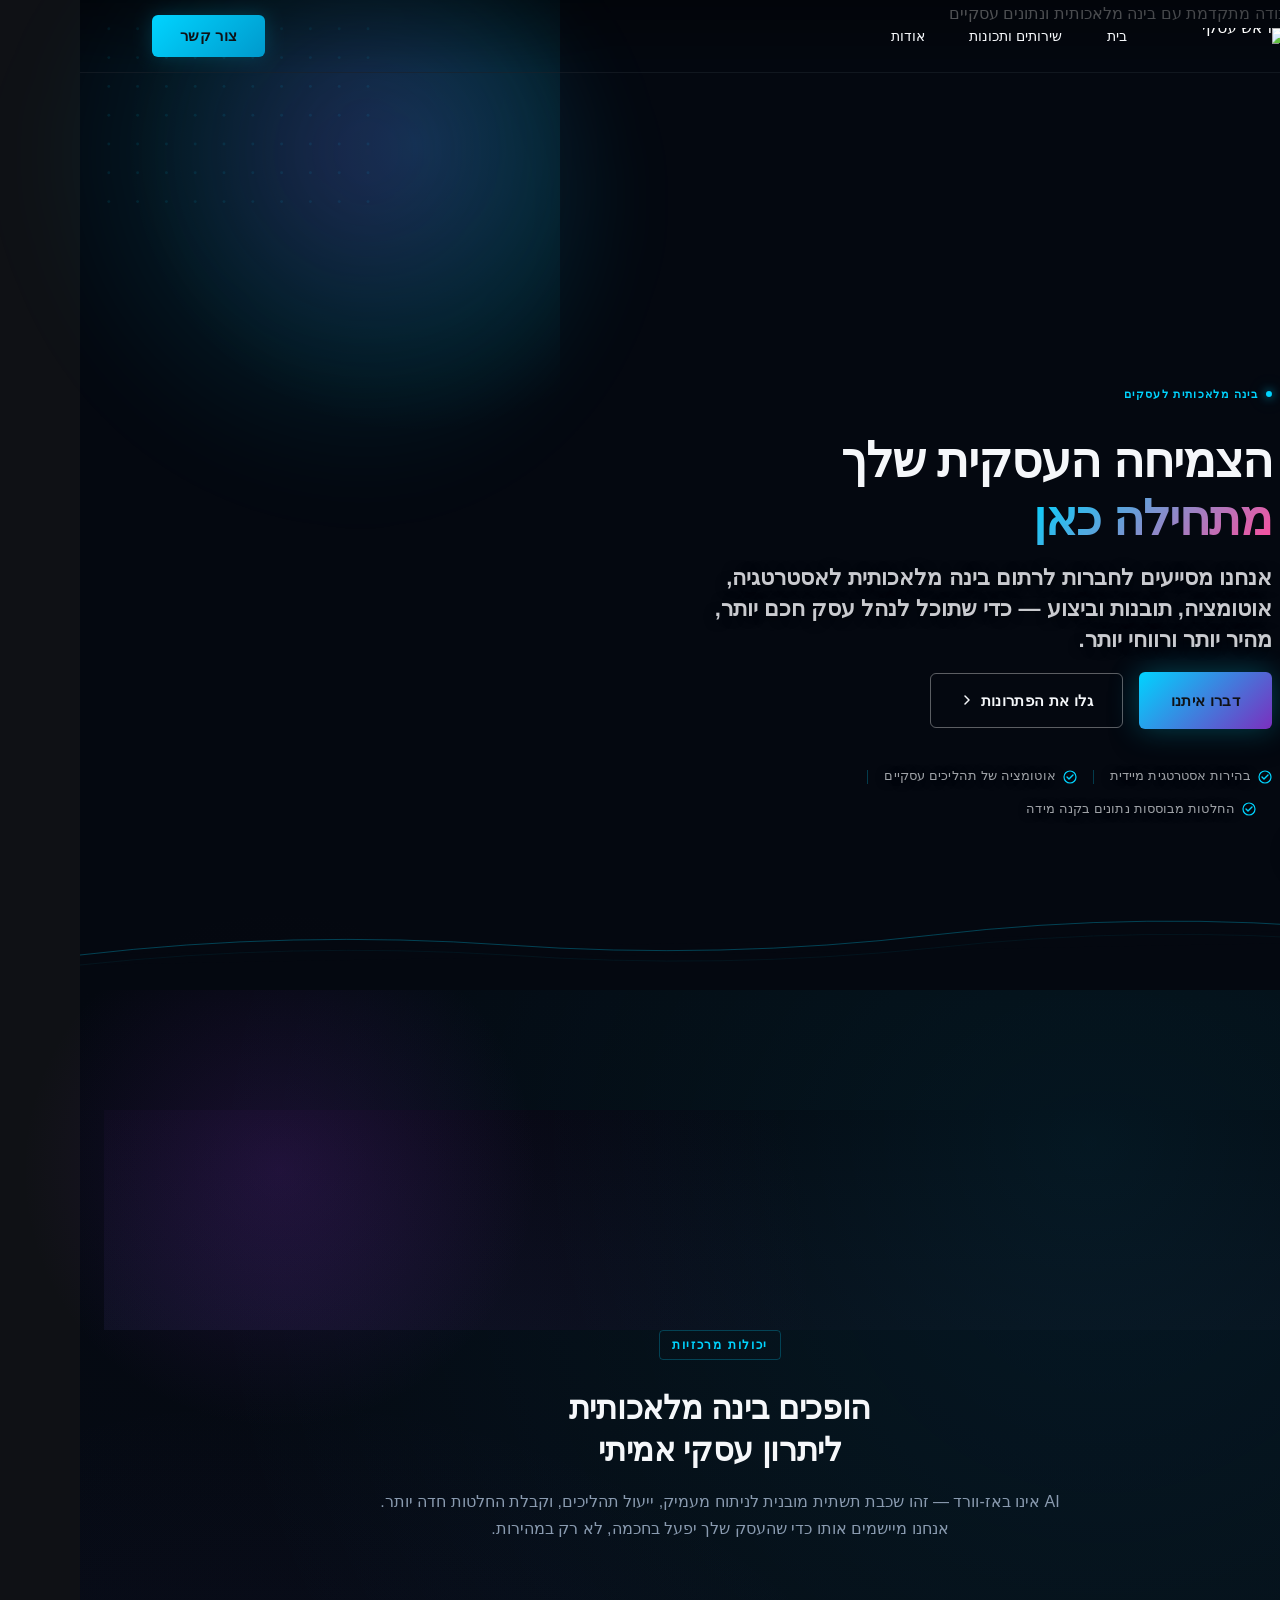
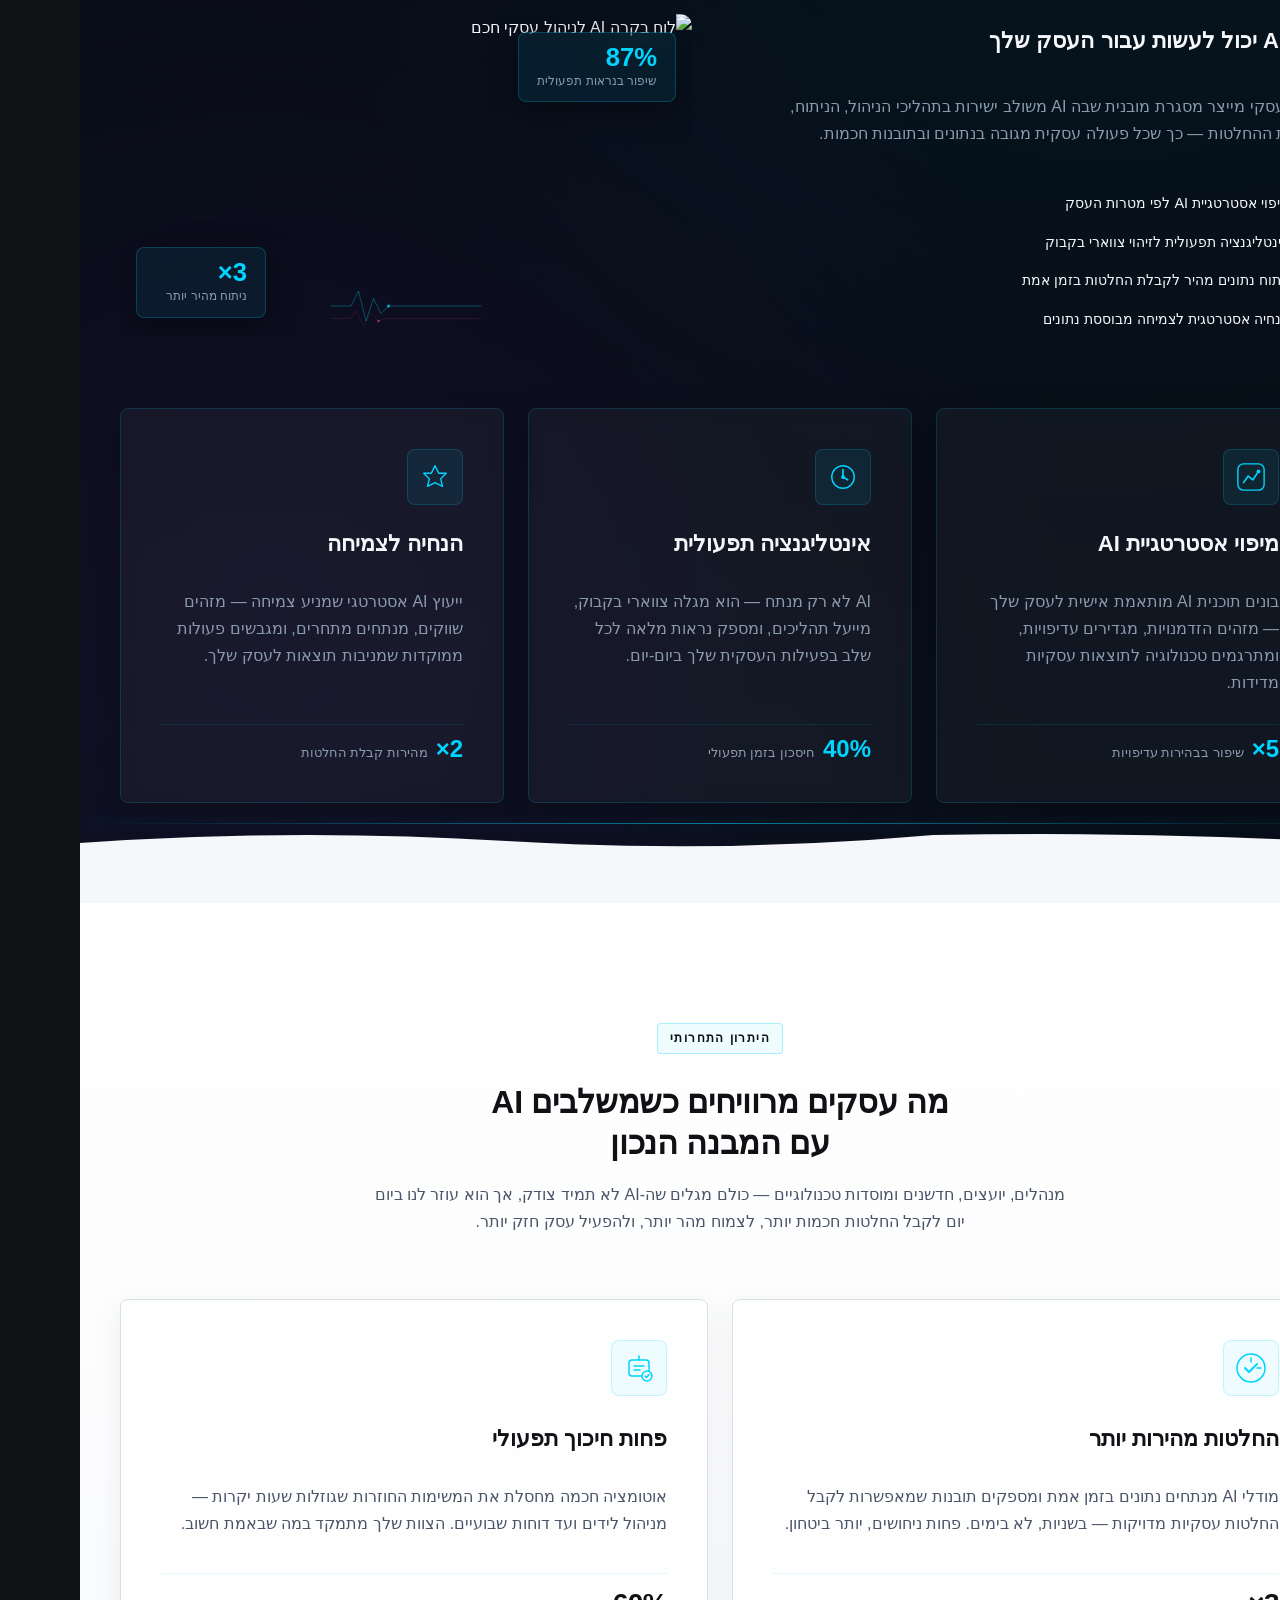
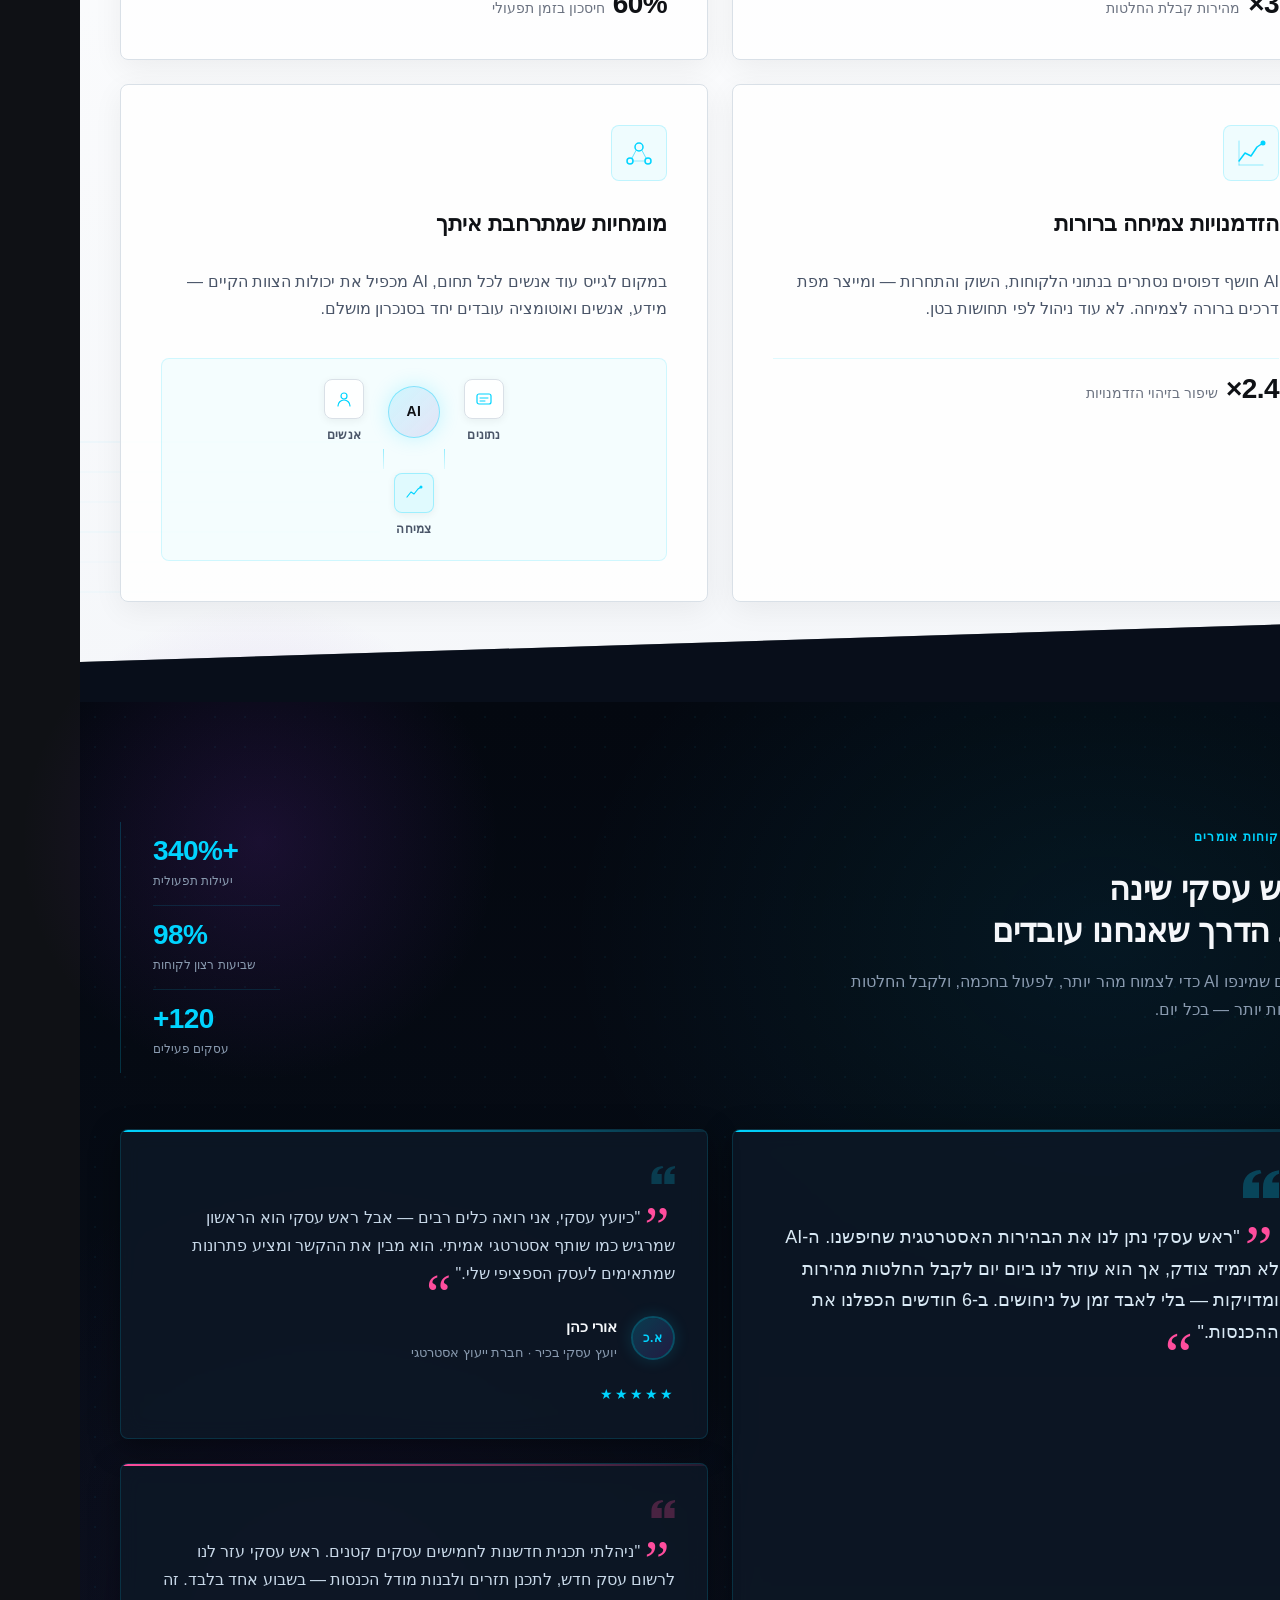
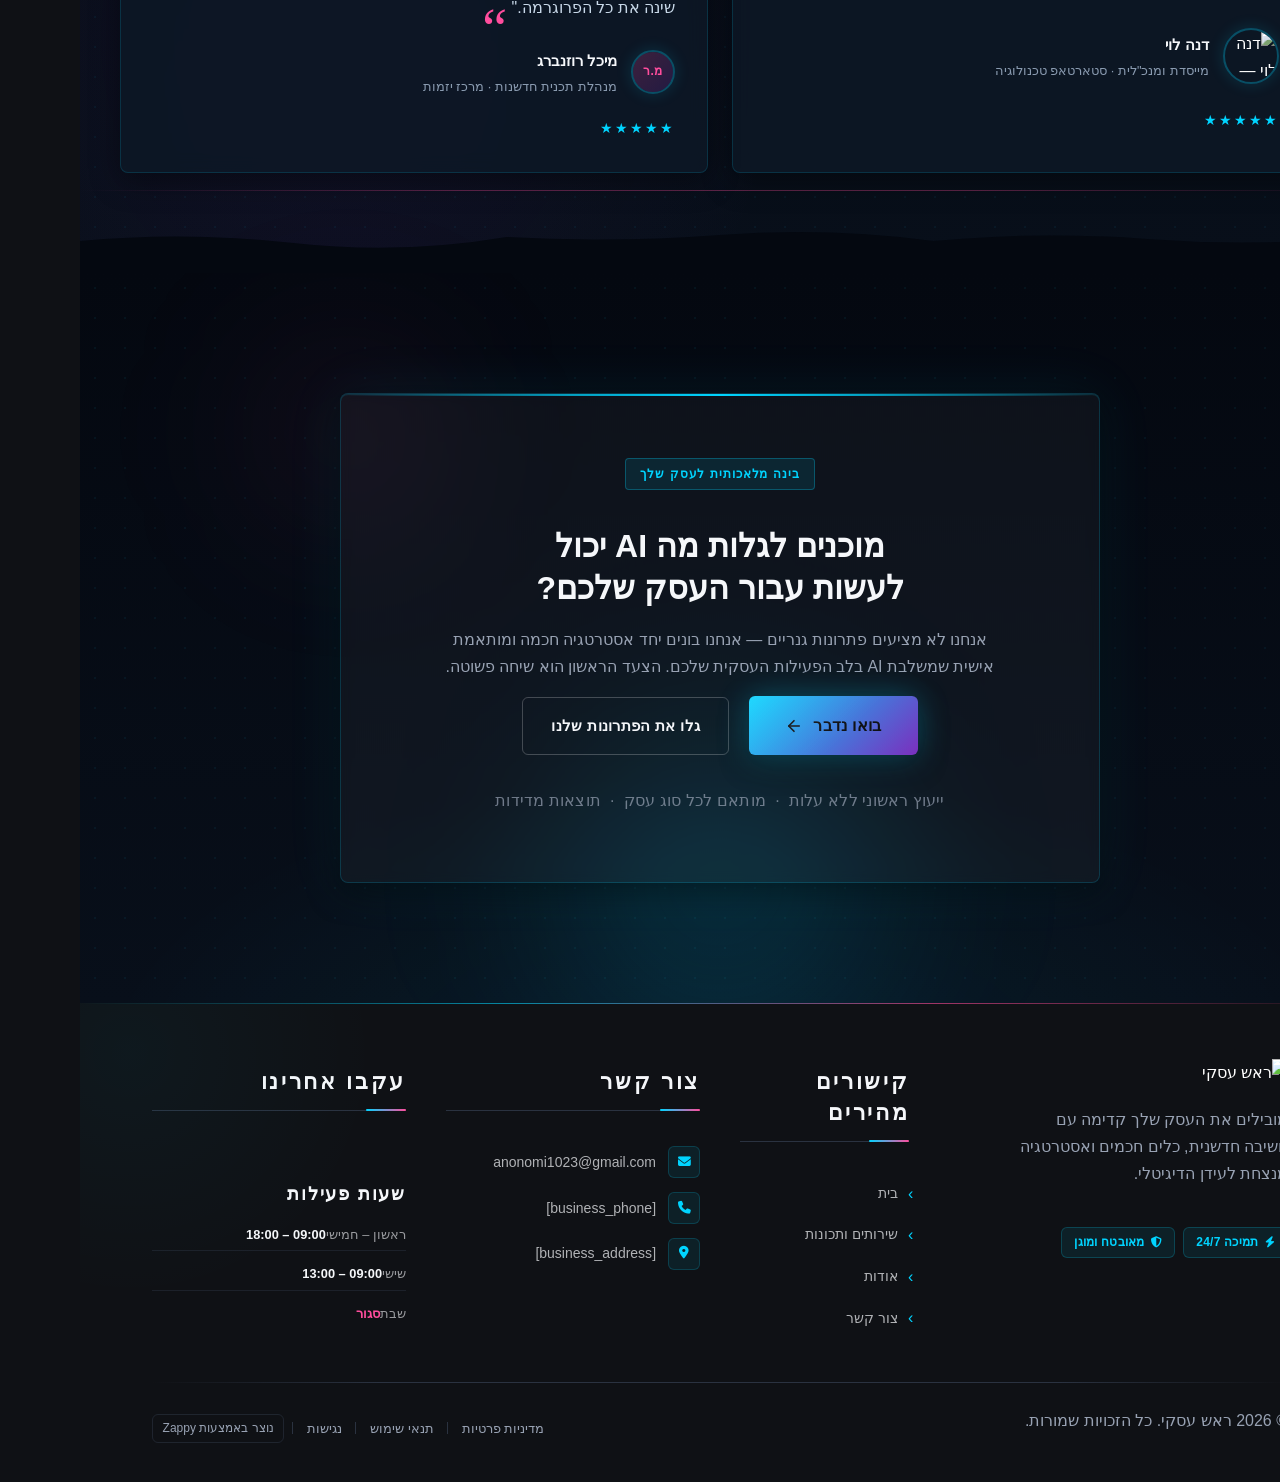
==== commit 1dcc8507: "Background sync: Progressive GitHub Sync" ====
--- a/public/index.html
+++ b/public/index.html
@@ -1414,7 +1414,7 @@
 </section>
   </main>
   
-  <footer class="site-footer" dir="rtl" aria-label="כותרת תחתונה של האתר"><div class="footer-inner"><div class="footer-top"><div class="footer-col footer-col--brand"><a href="/" class="footer-logo-link" aria-label="עמוד הבית של ראש עסקי"><img src="/assets/business-logo.webp" alt="ראש עסקי" class="logo"></a><p class="footer-tagline">מובילים את העסק שלך קדימה עם חשיבה חדשנית, כלים חכמים ואסטרטגיה מנצחת לעידן הדיגיטלי.</p><div class="footer-badges"><span class="footer-badge"><i class="fas fa-bolt"></i> תמיכה 24/7</span><span class="footer-badge"><i class="fas fa-shield-alt"></i> מאובטח ומוגן</span></div></div><div class="footer-col footer-col--links"><h3 class="footer-heading">קישורים מהירים</h3><ul class="footer-nav"><li><a href="/">בית</a></li><li><a href="/services">שירותים ותכונות</a></li><li><a href="/about">אודות</a></li><li><a href="/contact">צור קשר</a></li></ul></div><div class="footer-col footer-col--contact"><h3 class="footer-heading">צור קשר</h3><ul class="footer-contact"><li><span class="contact-icon"><i class="fas fa-envelope"></i></span><span class="contact-text"><a href="mailto:[business_email]">[business_email]</a></span></li><li><span class="contact-icon"><i class="fas fa-phone"></i></span><span class="contact-text"><a href="tel:[business_phone]">[business_phone]</a></span></li><li><a href="/"><span class="contact-icon"><i class="fas fa-map-marker-alt"></i></span><span class="contact-text">[business_address]</span></a></li></ul></div><div class="footer-col footer-col--social"><h3 class="footer-heading">עקבו אחרינו</h3><div class="footer-social"></div><div class="footer-hours"><h4 class="footer-hours-title">שעות פעילות</h4><ul class="hours-list"><li><a href="/"><span class="day">ראשון – חמישי</span><span class="time">09:00 – 18:00</span></a></li><li><a href="/"><span class="day">שישי</span><span class="time">09:00 – 13:00</span></a></li><li><a href="/"><span class="day">שבת</span><span class="time closed">סגור</span></a></li></ul></div></div></div><div class="footer-divider"></div><div class="footer-bottom"><p class="footer-copyright">© 2026 ראש עסקי. כל הזכויות שמורות.</p><div class="footer-legal"><a href="/privacy">מדיניות פרטיות</a><span class="legal-sep" aria-hidden="true"></span><a href="/terms">תנאי שימוש</a><span class="legal-sep" aria-hidden="true"></span><a href="/accessibility">נגישות</a><span class="legal-sep" aria-hidden="true"></span><a href="https://zappy5.com" target="_blank" class="zappy-attribution">נוצר באמצעות Zappy</a></div></div></div></footer>
+  <footer class="site-footer" dir="rtl" aria-label="כותרת תחתונה של האתר"><div class="footer-inner"><div class="footer-top"><div class="footer-col footer-col--brand"><a href="/" class="footer-logo-link" aria-label="עמוד הבית של ראש עסקי"><img src="/assets/business-logo.webp" alt="ראש עסקי" class="logo"></a><p class="footer-tagline">מובילים את העסק שלך קדימה עם חשיבה חדשנית, כלים חכמים ואסטרטגיה מנצחת לעידן הדיגיטלי.</p><div class="footer-badges"><span class="footer-badge"><i class="fas fa-bolt"></i> תמיכה 24/7</span><span class="footer-badge"><i class="fas fa-shield-alt"></i> מאובטח ומוגן</span></div></div><div class="footer-col footer-col--links"><h3 class="footer-heading">קישורים מהירים</h3><ul class="footer-nav"><li><a href="/">בית</a></li><li><a href="/services">שירותים ותכונות</a></li><li><a href="/about">אודות</a></li><li><a href="/contact">צור קשר</a></li></ul></div><div class="footer-col footer-col--contact"><h3 class="footer-heading">צור קשר</h3><ul class="footer-contact"><li><span class="contact-icon"><i class="fas fa-envelope"></i></span><span class="contact-text"><a href="mailto:anonomi1023@gmail.com">anonomi1023@gmail.com</a></span></li><li><span class="contact-icon"><i class="fas fa-phone"></i></span><span class="contact-text"><a href="tel:[business_phone]">[business_phone]</a></span></li><li><a href="/"><span class="contact-icon"><i class="fas fa-map-marker-alt"></i></span><span class="contact-text">[business_address]</span></a></li></ul></div><div class="footer-col footer-col--social"><h3 class="footer-heading">עקבו אחרינו</h3><div class="footer-social"></div><div class="footer-hours"><h4 class="footer-hours-title">שעות פעילות</h4><ul class="hours-list"><li><a href="/"><span class="day">ראשון – חמישי</span><span class="time">09:00 – 18:00</span></a></li><li><a href="/"><span class="day">שישי</span><span class="time">09:00 – 13:00</span></a></li><li><a href="/"><span class="day">שבת</span><span class="time closed">סגור</span></a></li></ul></div></div></div><div class="footer-divider"></div><div class="footer-bottom"><p class="footer-copyright">© 2026 ראש עסקי. כל הזכויות שמורות.</p><div class="footer-legal"><a href="/privacy">מדיניות פרטיות</a><span class="legal-sep" aria-hidden="true"></span><a href="/terms">תנאי שימוש</a><span class="legal-sep" aria-hidden="true"></span><a href="/accessibility">נגישות</a><span class="legal-sep" aria-hidden="true"></span><a href="https://zappy5.com" target="_blank" class="zappy-attribution">נוצר באמצעות Zappy</a></div></div></div></footer>
   
   <a href="https://wa.me/[whatsapp_handle]" class="whatsapp-float" aria-label="WhatsApp">
     <i class="fab fa-whatsapp"></i>
--- a/styles.css
+++ b/styles.css
@@ -10484,6 +10484,7 @@
 
 /* ZAPPY_MOBILE_NAV_ICON_ALIGNMENT_FIX */
 /* ZAPPY_MOBILE_NAV_ICON_ALIGNMENT_FIX_V3 */
+/* ZAPPY_MOBILE_NAV_ICON_ALIGNMENT_FIX_V4 */
 /* The mobile hamburger / phone buttons are absolutely positioned. Keep the
    navbar itself as a non-collapsing containing block so auto-margin centering
    stays aligned even when generated mobile CSS moves every nav child out of flow. */
@@ -10491,6 +10492,29 @@
   .navbar,
   nav.navbar {
     min-height: 70px !important;
+  }
+
+  /* E-commerce mobile navbar icon-group alignment.
+     The icon couples (search after the hamburger; login+cart at the end edge)
+     are absolutely positioned with inset-inline offsets — inset-inline-start:52px
+     to clear the 36px hamburger that sits at left:12px on the .navbar, and
+     inset-inline-end:12px to hug the end edge. Those offsets are authored in the
+     NAVBAR's full-width coordinate space (the hamburger uses the same one). But
+     the offsets are resolved against the nearest positioned ancestor, and the
+     generated CSS makes .nav-container position:relative. When .nav-container is
+     ALSO inset by the navbar's horizontal padding (max-width / padding from the
+     LLM-authored navbar), the groups resolve to that inset box instead of the
+     full-width navbar: the search drifts ~20px away from the hamburger and the
+     cart leaves a fat asymmetric gap before the screen edge. Dropping
+     .nav-container out of the containing-block chain on mobile makes both couples
+     resolve to .navbar (always full-bleed) so they line up tightly with the
+     hamburger and sit symmetrically against both edges regardless of any
+     navbar/container padding. Scoped via :has() to navbars that actually carry
+     the e-commerce icon couples so non-ecommerce navs are untouched. */
+  .navbar:has(.nav-ecommerce-icons) .nav-container,
+  nav.navbar:has(.nav-ecommerce-icons) .nav-container,
+  header:has(.nav-ecommerce-icons) .nav-container {
+    position: static !important;
   }
 
   /* Some generated RTL nav CSS sets both left:50% and right:50% on the
